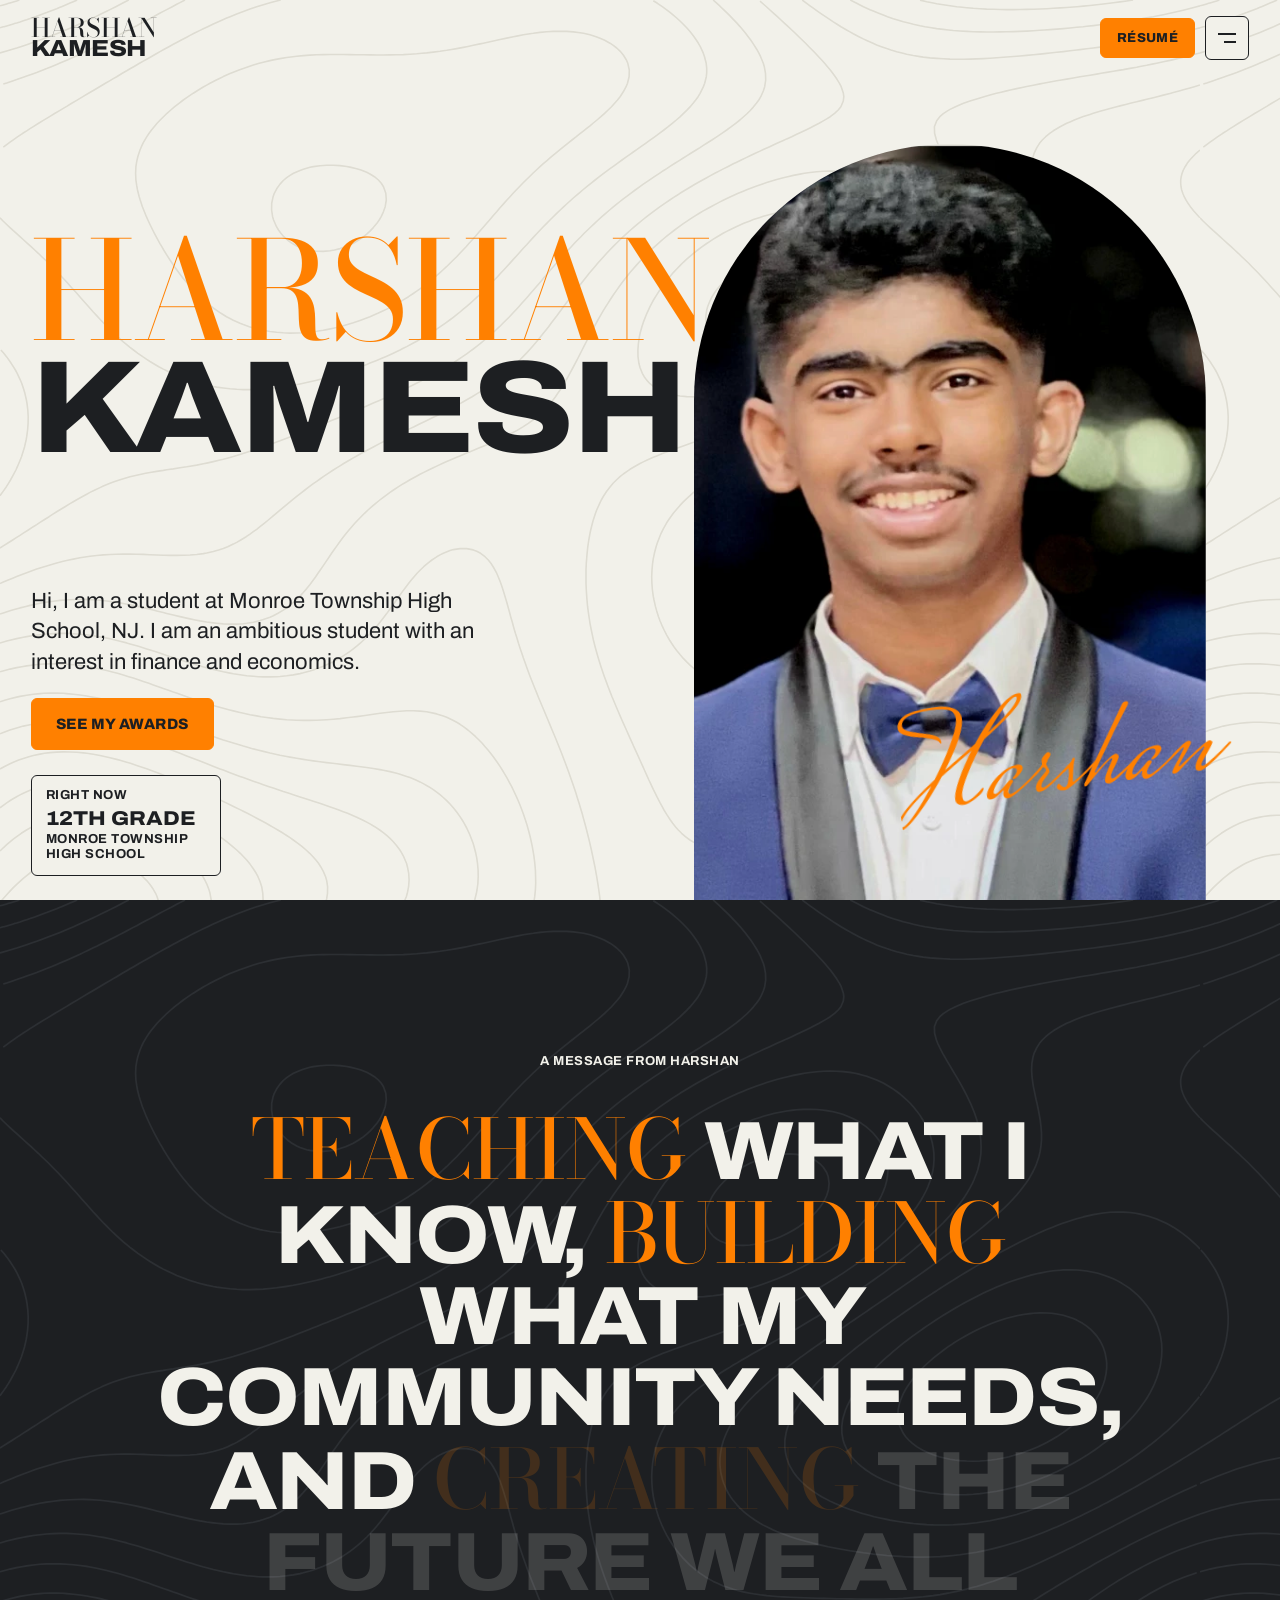
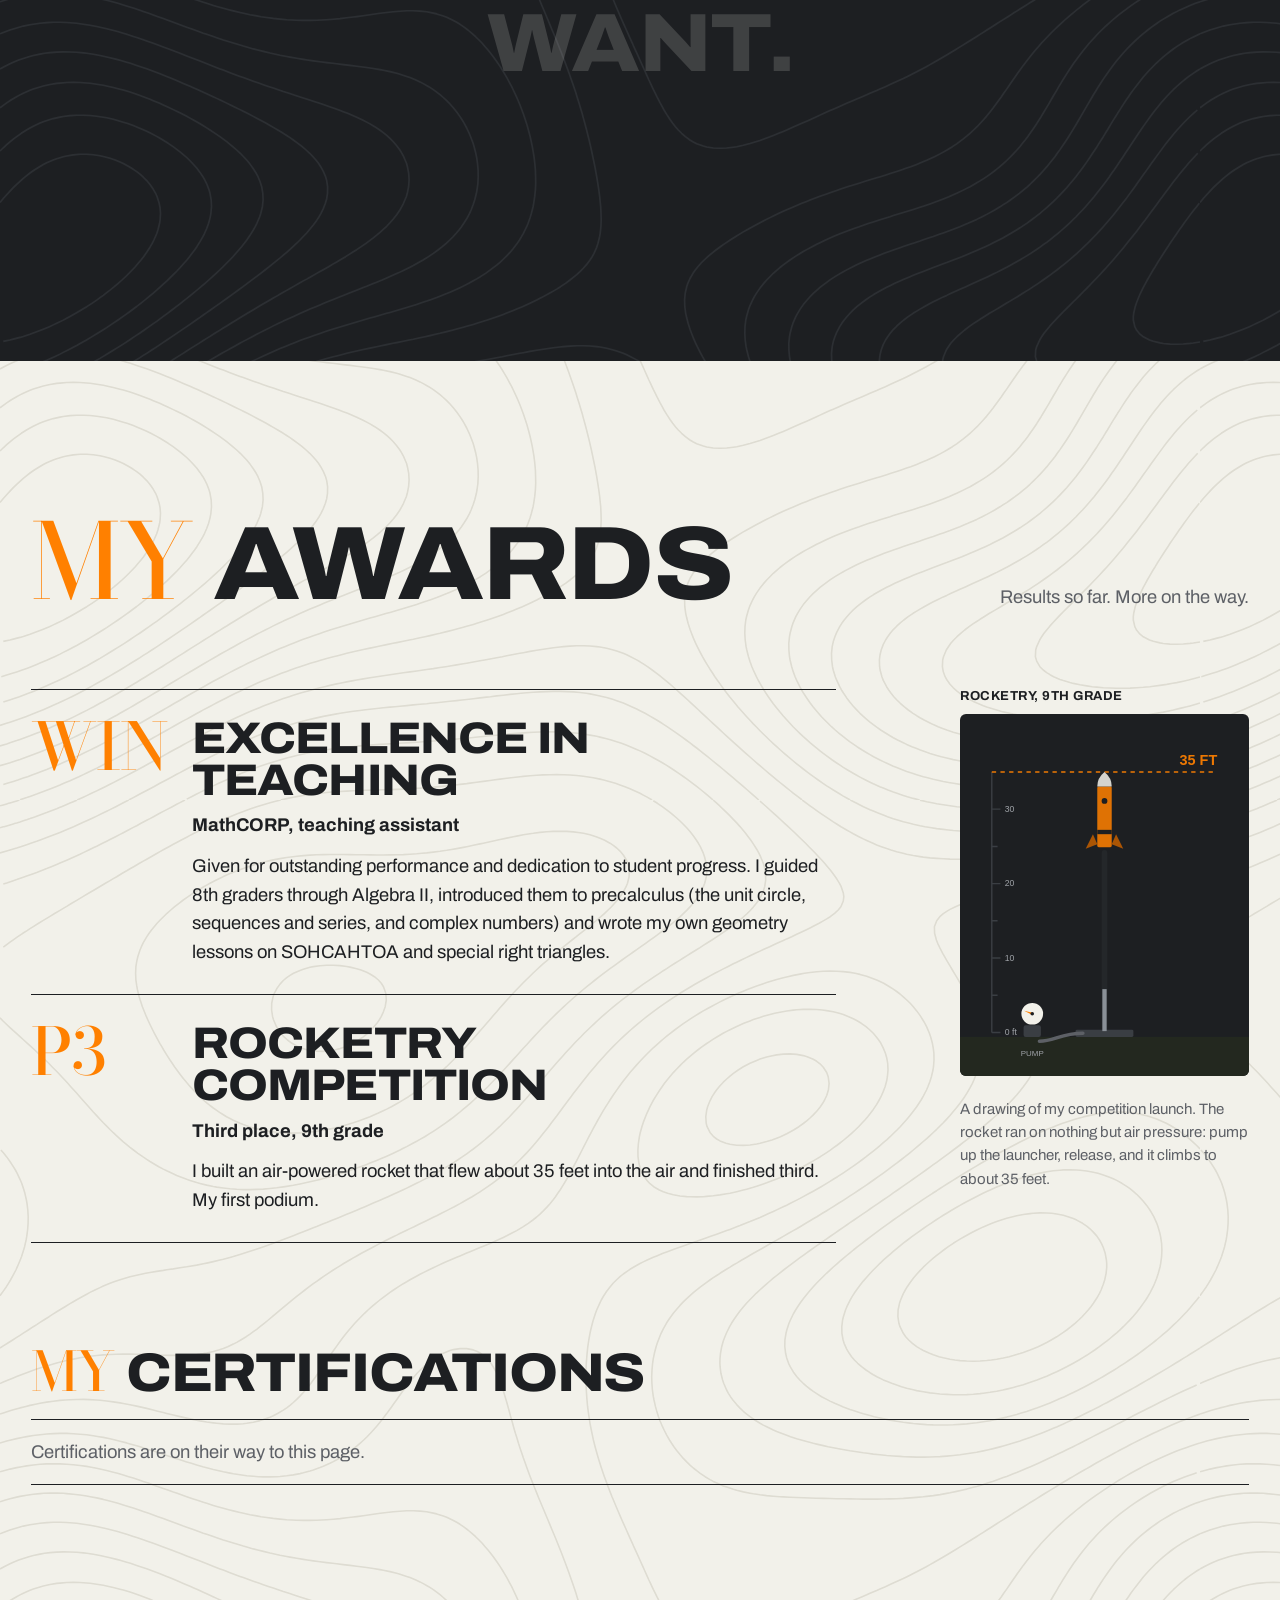
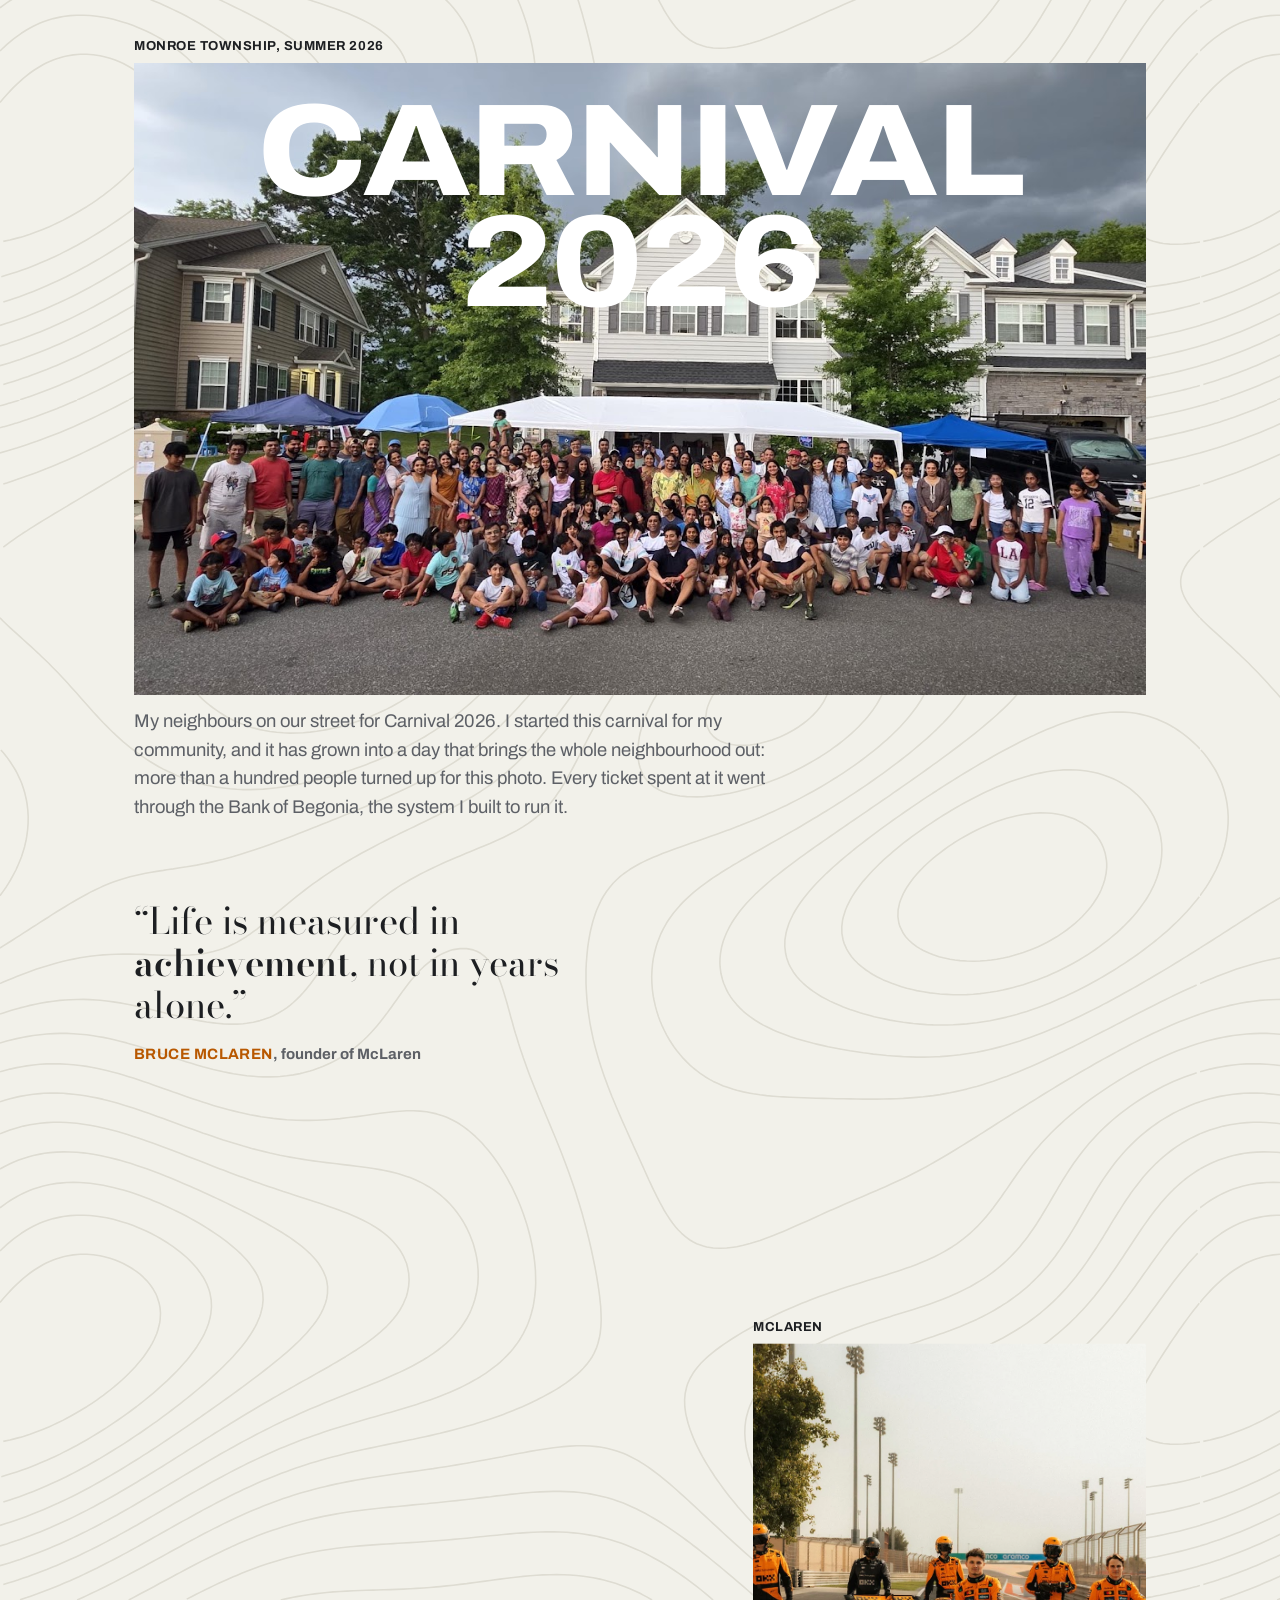
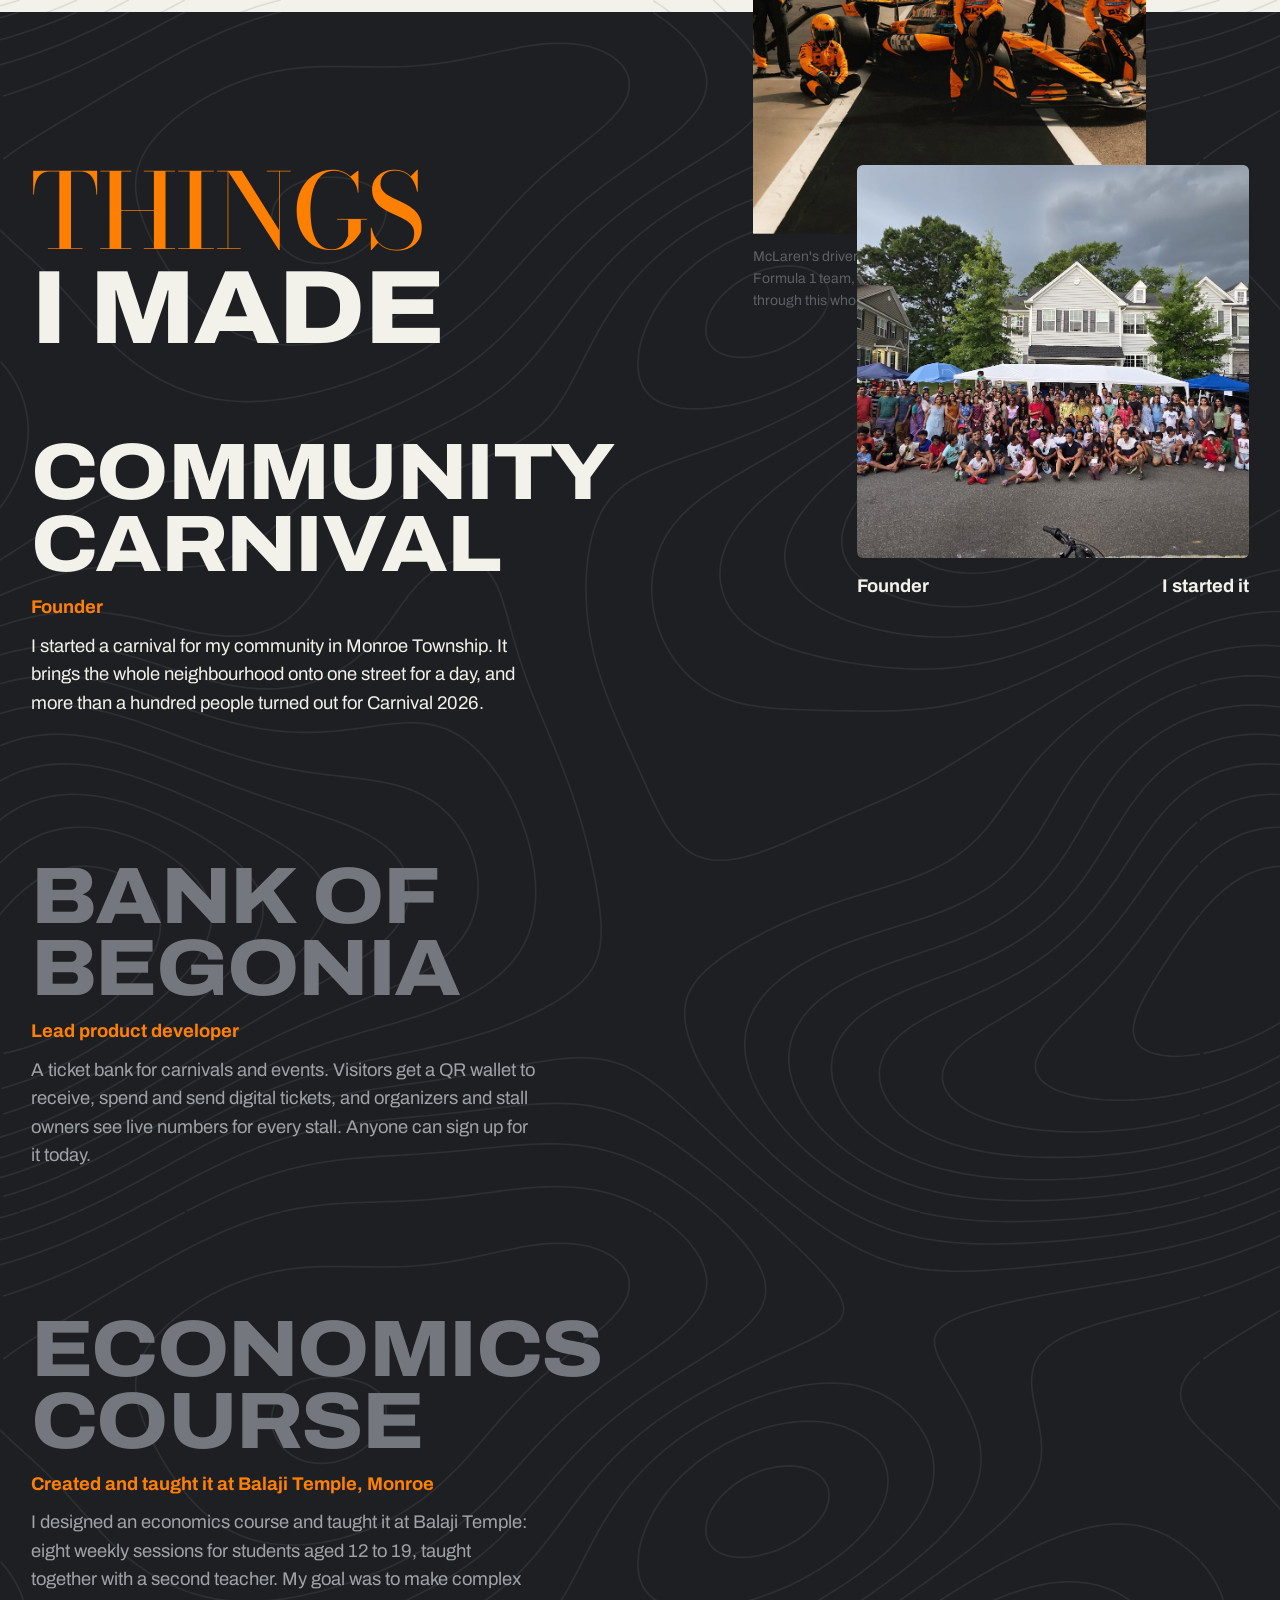
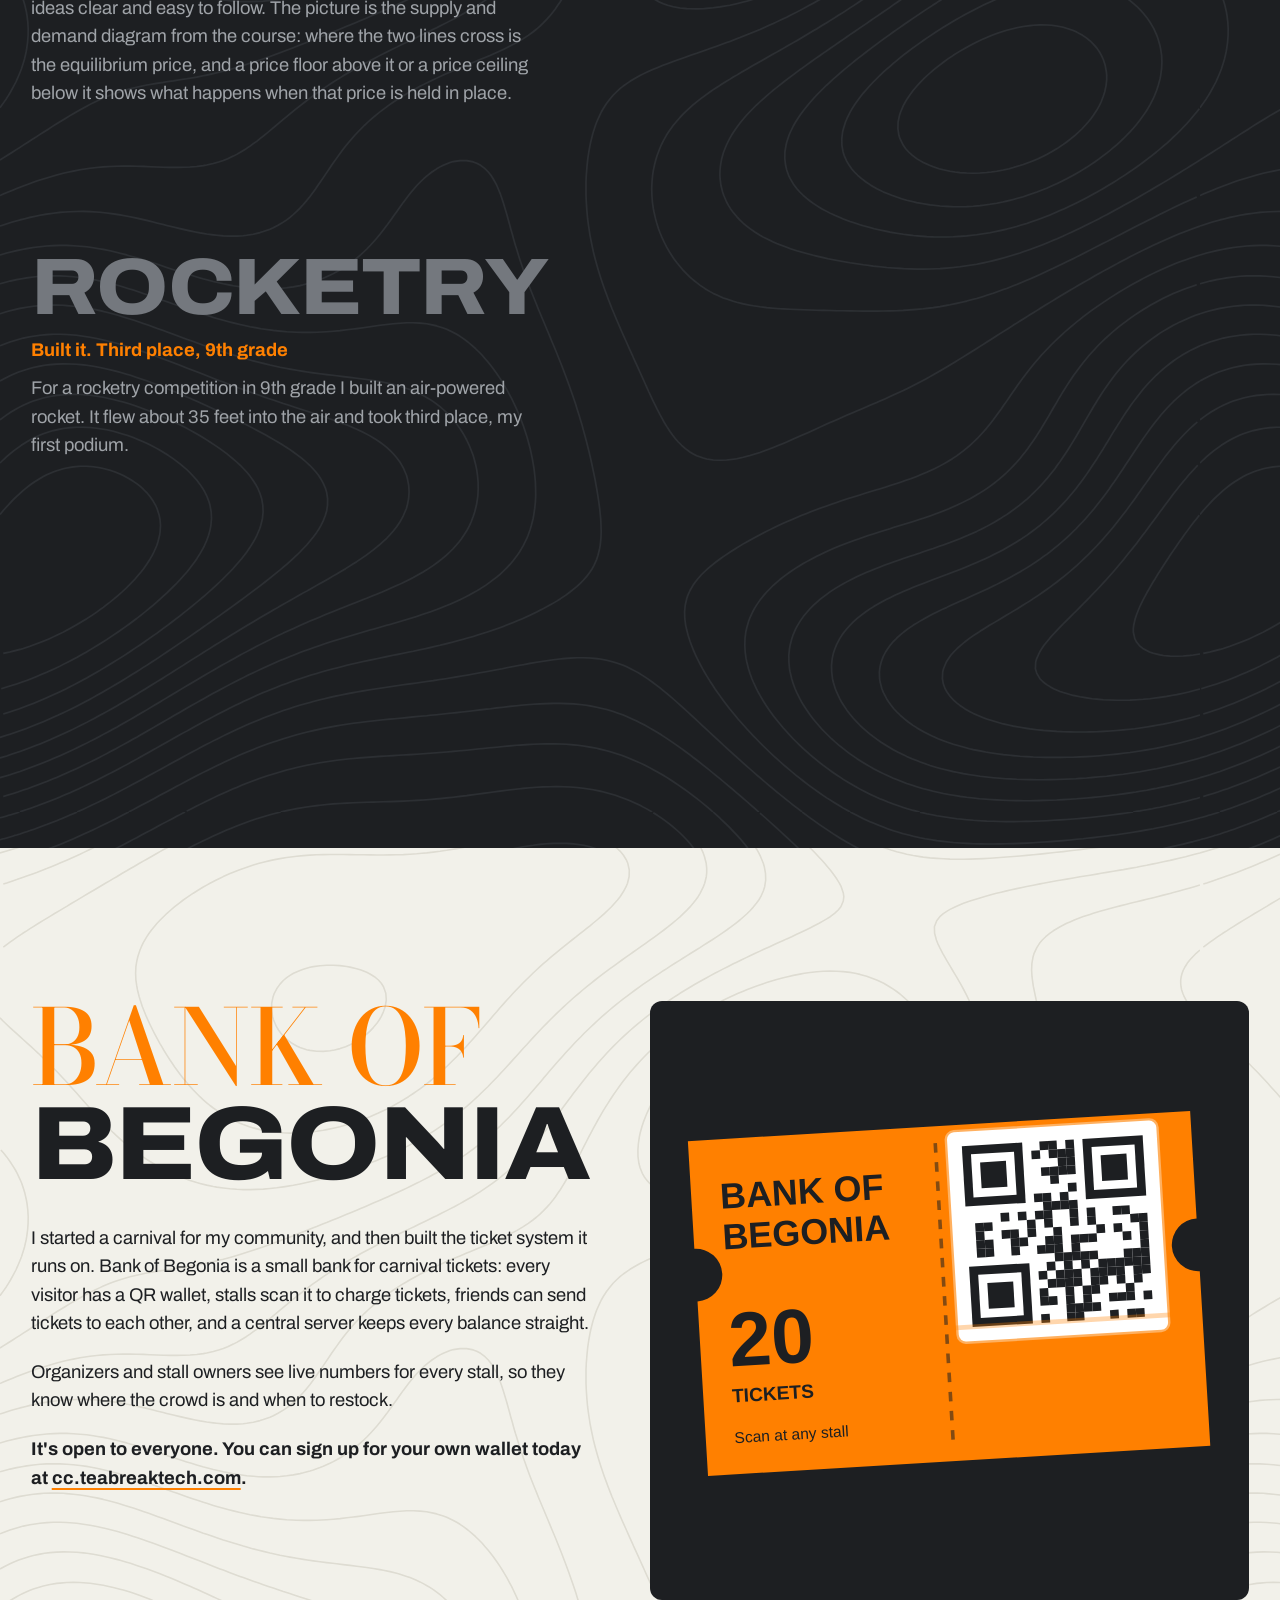
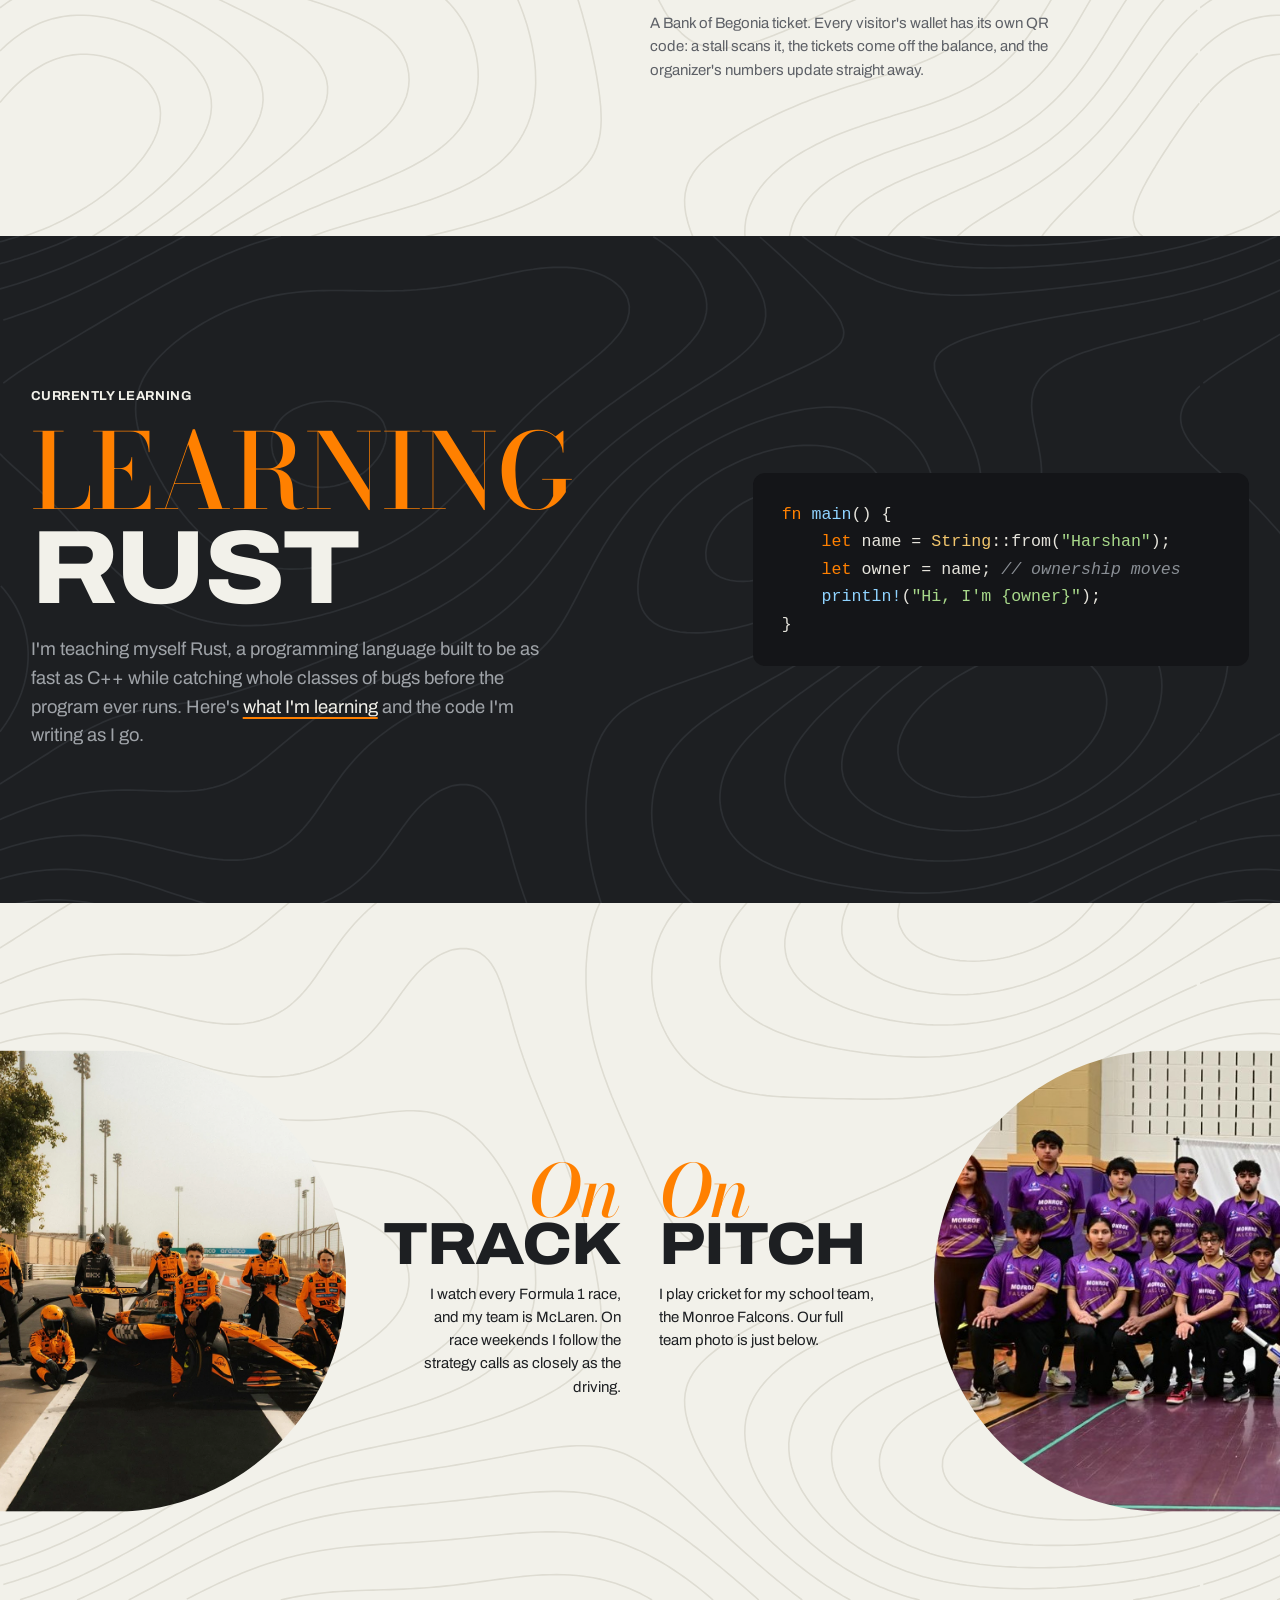
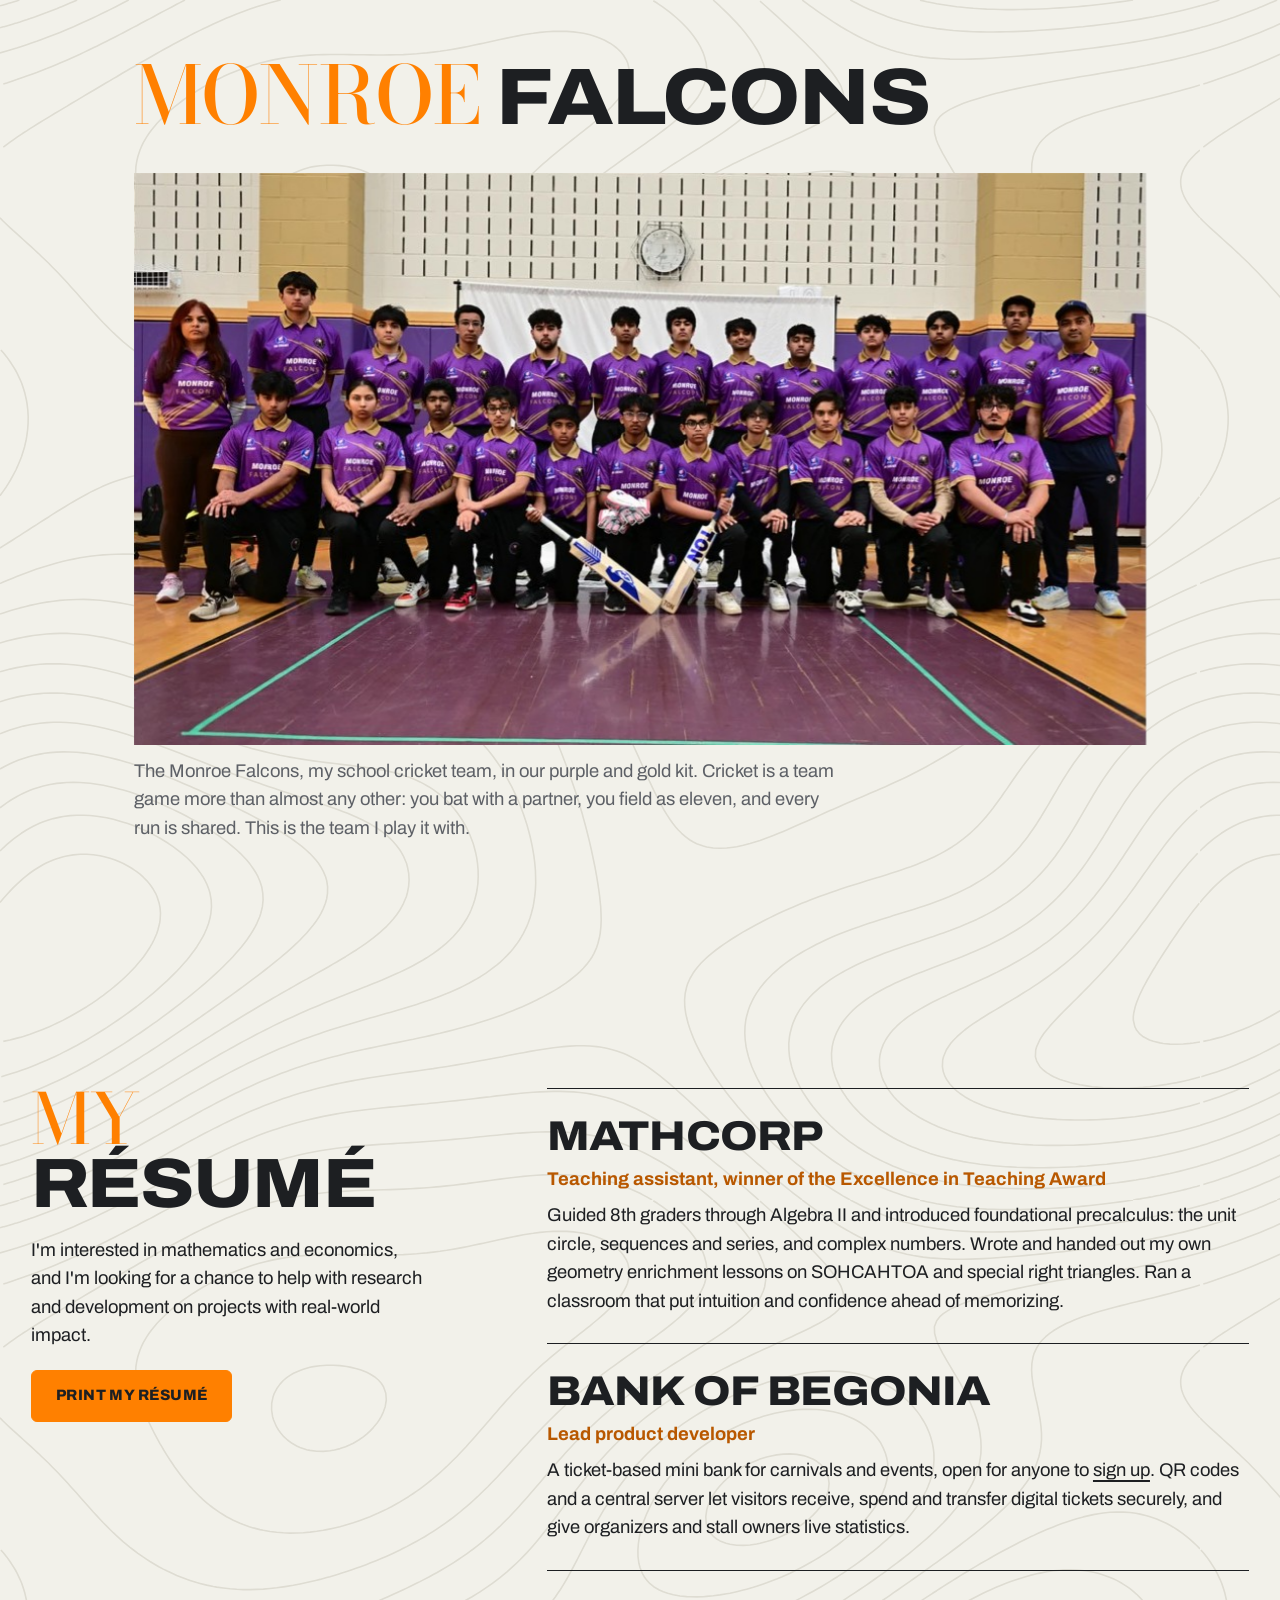
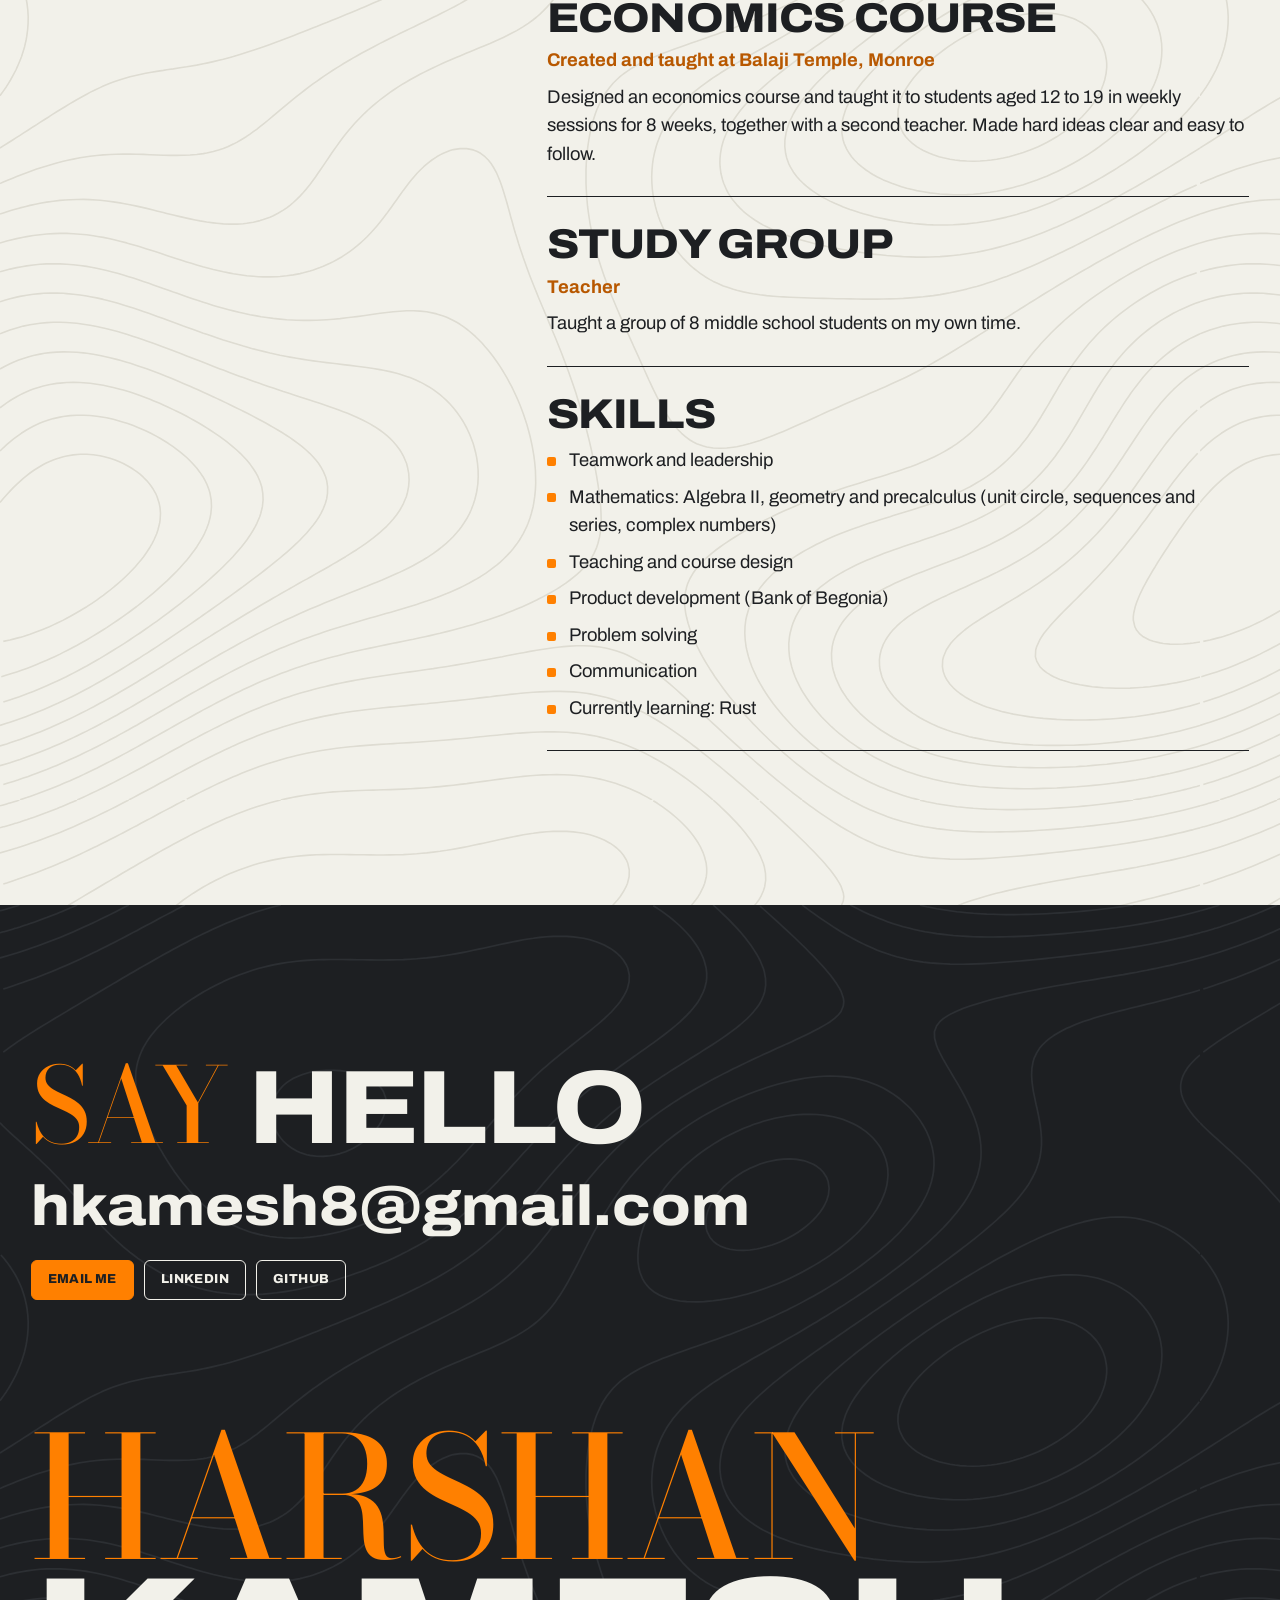
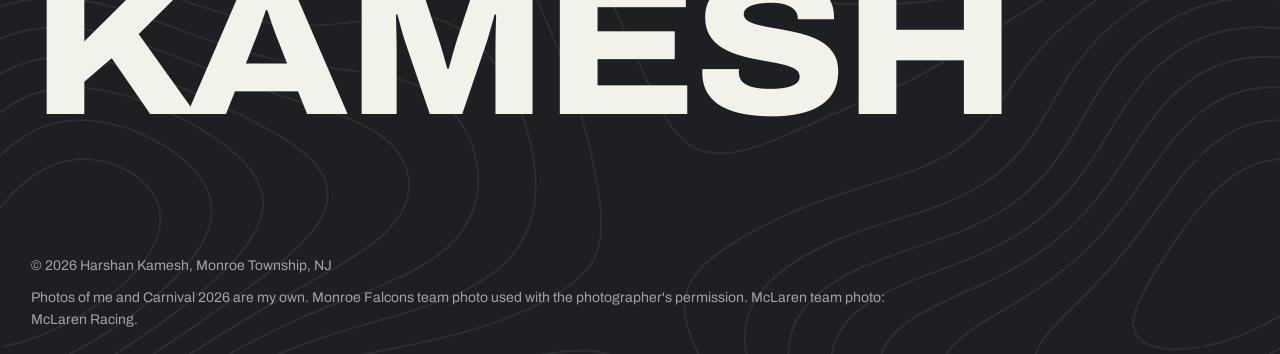
==== index.html @ 3fd329fb "New intro line and Bruce McLaren quote Co-Authored-By: Claude Opus 5.5 <noreply@anthropic.com>" ====
<!doctype html>
<html lang="en">
<head>
  <meta charset="utf-8">
  <meta name="viewport" content="width=device-width, initial-scale=1">
  <title>Harshan Kamesh</title>
  <meta name="description" content="Harshan Kamesh — student at Monroe Township High School, NJ. Math teacher, builder of the Bank of Begonia, school cricketer and McLaren fan.">
  <meta property="og:title" content="Harshan Kamesh">
  <meta property="og:description" content="Awards, projects, sport and résumé.">
  <meta property="og:image" content="assets/harshan.webp">
  <meta name="theme-color" content="#f2f1ea">
  <link rel="icon" href="assets/favicon.svg" type="image/svg+xml">
  <link rel="preconnect" href="https://fonts.googleapis.com">
  <link rel="preconnect" href="https://fonts.gstatic.com" crossorigin>
  <link href="https://fonts.googleapis.com/css2?family=Archivo:wdth,wght@100..125,400..900&family=Bodoni+Moda:opsz,wght@6..96,400..600&family=Mrs+Saint+Delafield&display=swap" rel="stylesheet">
  <link rel="stylesheet" href="styles.css">
  <script>document.documentElement.classList.add('js');setTimeout(function(){document.documentElement.classList.add('failsafe')},2500)</script>
</head>
<body>

<!-- ============ TOP BAR ============ -->
<header class="bar">
  <a class="brand" href="#top" aria-label="Harshan Kamesh, back to top"><span class="serif">Harshan</span><span class="sans">Kamesh</span></a>
  <div class="bar-right">
    <a class="pill" href="#resume">Résumé</a>
    <button class="menu-btn" type="button" aria-expanded="false" aria-controls="menu" aria-label="Open menu"><span></span><span></span></button>
  </div>
</header>

<nav class="menu" id="menu" aria-label="Main" hidden>
  <ul>
    <li><a href="#awards"><span class="serif">My</span> Awards</a></li>
    <li><a href="#projects"><span class="serif">Things</span> I made</a></li>
    <li><a href="#carnival"><span class="serif">Carnival</span> 2026</a></li>
    <li><a href="learning.html"><span class="serif">Now</span> Learning</a></li>
    <li><a href="#sport"><span class="serif">On</span> Track</a></li>
    <li><a href="#resume"><span class="serif">My</span> Résumé</a></li>
    <li><a href="#contact"><span class="serif">Say</span> Hello</a></li>
  </ul>
</nav>

<main>

  <!-- ============ HERO ============ -->
  <section class="hero" id="top">
    <h1 class="hero-name">
      <span class="serif line1">Harshan</span>
      <span class="sans line2">Kamesh</span>
    </h1>
    <figure class="hero-pic">
      <img src="assets/harshan.webp" alt="Harshan Kamesh, smiling, in a blue tuxedo and bow tie" width="800" height="800" fetchpriority="high">
    </figure>
    <p class="hero-sign" aria-hidden="true">Harshan</p>
    <div class="hero-foot">
      <p class="hero-line">Hi, I am a student at Monroe Township High School, NJ. I am an ambitious student with an interest in finance and economics.</p>
      <a class="pill pill-lg" href="#awards">See my awards</a>
    </div>
    <div class="now-card">
      <p class="tiny">Right now</p>
      <p class="now-big">12th grade</p>
      <p class="tiny">Monroe Township High School</p>
    </div>
  </section>

  <!-- ============ MESSAGE (dark) ============ -->
  <section class="message dark" aria-labelledby="message-h">
    <p class="tiny center" aria-hidden="true">A message from Harshan</p>
    <h2 id="message-h" class="visually-hidden">A message from Harshan</h2>
    <p class="statement-big" data-words>
      <span class="serif hl">Teaching</span> what I know, <span class="serif hl">building</span> what my community needs, and <span class="serif hl">creating</span> the future we all want.
    </p>
    <p class="sign center" aria-hidden="true">Harshan</p>
  </section>

  <!-- ============ AWARDS ============
       To add an award: copy one <li class="award"> block and change the text.
       Put the result (P1, P2, P3, Win…) in <span class="award-pos">. -->
  <section class="awards" id="awards" aria-labelledby="awards-h">
    <div class="awards-head">
      <h2 id="awards-h" class="title"><span class="serif">My</span> <span class="sans">Awards</span></h2>
      <p class="awards-intro">Results so far. More on the way.</p>
    </div>
    <div class="awards-grid">
      <ol class="award-list">
        <li class="award reveal">
          <span class="award-pos serif">Win</span>
          <div>
            <h3 class="award-name">Excellence in Teaching</h3>
            <p class="award-meta">MathCORP, teaching assistant</p>
            <p>Given for outstanding performance and dedication to student progress. I guided 8th graders through Algebra II, introduced them to precalculus (the unit circle, sequences and series, and complex numbers) and wrote my own geometry lessons on SOHCAHTOA and special right triangles.</p>
          </div>
        </li>
        <li class="award reveal">
          <span class="award-pos serif">P3</span>
          <div>
            <h3 class="award-name">Rocketry competition</h3>
            <p class="award-meta">Third place, 9th grade</p>
            <p>I built an air-powered rocket that flew about 35 feet into the air and finished third. My first podium.</p>
          </div>
        </li>
        <!-- Template for the next award:
        <li class="award reveal">
          <span class="award-pos serif">P1</span>
          <div>
            <h3 class="award-name">Name of the award</h3>
            <p class="award-meta">Who gave it, year or grade</p>
            <p>One or two sentences on what you did.</p>
          </div>
        </li>
        -->
      </ol>
      <figure class="rocket-card reveal">
        <p class="tiny">Rocketry, 9th grade</p>
        <img src="assets/rocket-launch.svg" alt="An animated air-powered rocket climbing to a 35-foot mark" width="400" height="500">
        <figcaption>A drawing of my competition launch. The rocket ran on nothing but air pressure: pump up the launcher, release, and it climbs to about 35 feet.</figcaption>
      </figure>
    </div>

    <h3 class="certs-h"><span class="serif">My</span> <span class="sans">Certifications</span></h3>
    <!-- To add a certification, delete the "on their way" line and copy the <li> template. -->
    <ul class="certs">
      <li class="certs-empty">Certifications are on their way to this page.</li>
      <!-- <li><span class="cert-name">Certification name</span><span class="cert-by">Issuer, year</span></li> -->
    </ul>
  </section>

  <!-- ============ CARNIVAL 2026 + COLLAGE ============ -->
  <section class="collage" id="carnival" aria-labelledby="carnival-h">
    <figure class="c-item c-carnival" data-speed="0">
      <p class="tiny">Monroe Township, summer 2026</p>
      <div class="carnival-wrap">
        <img src="assets/carnival-2026.jpg" alt="Over a hundred neighbours together on our street in front of the carnival tents" width="1215" height="911" loading="lazy">
        <h2 id="carnival-h" class="carnival-h">Carnival 2026</h2>
      </div>
      <figcaption>My neighbours on our street for Carnival 2026. I started this carnival for my community, and it has grown into a day that brings the whole neighbourhood out: more than a hundred people turned up for this photo. Every ticket spent at it went through the Bank of Begonia, the system I built to run it.</figcaption>
    </figure>

    <blockquote class="c-quote" data-speed="-0.06">
      <p>“Life is measured in <strong>achievement</strong>, not in years alone.”</p>
      <footer class="c-cite"><cite>Bruce McLaren</cite>, founder of McLaren</footer>
    </blockquote>

    <figure class="c-item c-a" data-speed="0.12"><p class="tiny">McLaren</p><img src="assets/mclaren-team.webp" alt="McLaren's drivers and pit crew in papaya race suits around the car" width="1080" height="1080" loading="lazy"><figcaption>McLaren's drivers and pit crew in the pit lane. They're my Formula 1 team, and their papaya is the colour running through this whole site.</figcaption></figure>
  </section>

  <!-- ============ PROJECTS (dark) ============ -->
  <section class="work dark" id="projects" aria-labelledby="work-h">
    <div class="work-names">
      <h2 id="work-h" class="title"><span class="serif">Things</span> <span class="sans">I&nbsp;made</span></h2>
      <ul class="work-list">
        <li>
          <a class="work-name" href="#carnival" data-key="carnival" data-kind="Founder" data-role="I started it">Community carnival</a>
          <p class="work-meta">Founder</p>
          <p class="work-text">I started a carnival for my community in Monroe Township. It brings the whole neighbourhood onto one street for a day, and more than a hundred people turned out for Carnival 2026.</p>
          <img class="work-inline" src="assets/carnival-2026.jpg" alt="My neighbours gathered on our street for Carnival 2026" loading="lazy">
        </li>
        <li>
          <a class="work-name" href="#begonia" data-key="begonia" data-kind="Lead product developer" data-role="I built it">Bank of Begonia</a>
          <p class="work-meta">Lead product developer</p>
          <p class="work-text">A ticket bank for carnivals and events. Visitors get a QR wallet to receive, spend and send digital tickets, and organizers and stall owners see live numbers for every stall. Anyone can sign up for it today.</p>
          <img class="work-inline" src="assets/begonia-ticket.svg" alt="A papaya Bank of Begonia ticket with a QR code" loading="lazy">
        </li>
        <li>
          <a class="work-name" href="#r-course" data-key="course" data-kind="Created and taught" data-role="Balaji Temple, Monroe">Economics course</a>
          <p class="work-meta">Created and taught it at Balaji Temple, Monroe</p>
          <p class="work-text">I designed an economics course and taught it at Balaji Temple: eight weekly sessions for students aged 12 to 19, taught together with a second teacher. My goal was to make complex ideas clear and easy to follow. The picture is the supply and demand diagram from the course: where the two lines cross is the equilibrium price, and a price floor above it or a price ceiling below it shows what happens when that price is held in place.</p>
          <img class="work-inline" src="assets/supply-demand.svg" alt="A supply and demand diagram with equilibrium, a price floor and a price ceiling" loading="lazy">
        </li>
        <li>
          <a class="work-name" href="#awards" data-key="rocketry" data-kind="Air-powered rocket" data-role="About 35 ft, P3">Rocketry</a>
          <p class="work-meta">Built it. Third place, 9th grade</p>
          <p class="work-text">For a rocketry competition in 9th grade I built an air-powered rocket. It flew about 35 feet into the air and took third place, my first podium.</p>
          <img class="work-inline" src="assets/rocket-launch.svg" alt="An animated air-powered rocket climbing to a 35-foot mark" loading="lazy">
        </li>
      </ul>
    </div>
    <div class="work-side" aria-hidden="true">
      <div class="work-stage">
        <div class="work-frame">
          <img class="is-on" data-key="carnival" src="assets/carnival-2026.jpg" alt="" loading="lazy">
          <img data-key="begonia" src="assets/begonia-ticket.svg" alt="" loading="lazy">
          <img data-key="course" src="assets/supply-demand.svg" alt="" loading="lazy">
          <img data-key="rocketry" src="assets/rocket-launch.svg" alt="" loading="lazy">
        </div>
        <p class="work-facts"><span data-fact="kind">Founder</span><span data-fact="role">I started it</span></p>
      </div>
    </div>
  </section>

  <!-- ============ BANK OF BEGONIA ============ -->
  <section class="begonia" id="begonia" aria-labelledby="begonia-h">
    <div class="begonia-text">
      <h2 id="begonia-h" class="title"><span class="serif">Bank of</span> <span class="sans">Begonia</span></h2>
      <p class="reveal">I started a carnival for my community, and then built the ticket system it runs on. Bank of Begonia is a small bank for carnival tickets: every visitor has a QR wallet, stalls scan it to charge tickets, friends can send tickets to each other, and a central server keeps every balance straight.</p>
      <p class="reveal">Organizers and stall owners see live numbers for every stall, so they know where the crowd is and when to restock.</p>
      <p class="reveal"><strong>It's open to everyone. You can sign up for your own wallet today at <a href="https://cc.teabreaktech.com">cc.teabreaktech.com</a>.</strong></p>
    </div>
    <figure class="begonia-pic reveal">
      <img src="assets/begonia-ticket.svg" alt="A papaya Bank of Begonia carnival ticket with a QR code being scanned" width="500" height="500" loading="lazy">
      <figcaption>A Bank of Begonia ticket. Every visitor's wallet has its own QR code: a stall scans it, the tickets come off the balance, and the organizer's numbers update straight away.</figcaption>
    </figure>
  </section>

  <!-- ============ CURRENTLY LEARNING (teaser) ============ -->
  <section class="learning-teaser dark" aria-labelledby="learn-h">
    <div class="lt-text">
      <p class="tiny">Currently learning</p>
      <h2 id="learn-h" class="title"><a class="title-link" href="learning.html"><span class="serif">Learning</span> <span class="sans">Rust</span></a></h2>
      <p>I'm teaching myself Rust, a programming language built to be as fast as C++ while catching whole classes of bugs before the program ever runs. Here's <a href="learning.html">what I'm learning</a> and the code I'm writing as I go.</p>
    </div>
    <pre class="lt-code" aria-label="A short Rust program"><code><span class="k">fn</span> <span class="f">main</span>() {
    <span class="k">let</span> name = <span class="t">String</span>::from(<span class="s">"Harshan"</span>);
    <span class="k">let</span> owner = name; <span class="c">// ownership moves</span>
    <span class="f">println!</span>(<span class="s">"Hi, I'm {owner}"</span>);
}</code></pre>
  </section>

  <!-- ============ ON TRACK / ON THE PITCH ============ -->
  <section class="split" id="sport" aria-labelledby="sport-h">
    <h2 id="sport-h" class="visually-hidden">Sport</h2>
    <figure class="split-pic split-l"><img src="assets/mclaren-team.webp" alt="McLaren's drivers and pit crew in papaya race suits around the car" width="1080" height="1080" loading="lazy"></figure>
    <figure class="split-pic split-r"><img src="assets/cricket-team.jpg" alt="" width="1001" height="566" loading="lazy"></figure>
    <div class="split-text">
      <div class="split-col">
        <p class="split-word"><span class="serif">On</span><span class="sans">Track</span></p>
        <p>I watch every Formula 1 race, and my team is McLaren. On race weekends I follow the strategy calls as closely as the driving.</p>
      </div>
      <div class="split-col">
        <p class="split-word"><span class="serif">On</span><span class="sans">Pitch</span></p>
        <p>I play cricket for my school team, the Monroe Falcons. Our full team photo is just below.</p>
      </div>
    </div>
  </section>

  <!-- ============ THE TEAM ============ -->
  <section class="team" aria-labelledby="team-h">
    <figure class="team-pic reveal">
      <h2 id="team-h" class="title team-h"><span class="serif">Monroe</span> <span class="sans">Falcons</span></h2>
      <div class="carnival-wrap">
        <img src="assets/cricket-team.jpg" alt="The Monroe Falcons cricket team in purple and gold jerseys, kneeling and standing in a school gym with two cricket bats in front" width="1001" height="566" loading="lazy">
      </div>
      <figcaption>The Monroe Falcons, my school cricket team, in our purple and gold kit. Cricket is a team game more than almost any other: you bat with a partner, you field as eleven, and every run is shared. This is the team I play it with.</figcaption>
    </figure>
  </section>

  <!-- ============ RÉSUMÉ ============ -->
  <section class="resume" id="resume" aria-labelledby="resume-h">
    <div class="resume-head">
      <h2 id="resume-h" class="title"><span class="serif">My</span> <span class="sans">Résumé</span></h2>
      <p>I'm interested in mathematics and economics, and I'm looking for a chance to help with research and development on projects with real-world impact.</p>
      <button type="button" class="pill pill-lg" id="print">Print my résumé</button>
    </div>
    <ol class="jobs">
      <li class="job reveal" id="r-mathcorp">
        <h3>MathCORP</h3>
        <p class="job-role">Teaching assistant, winner of the Excellence in Teaching Award</p>
        <p>Guided 8th graders through Algebra II and introduced foundational precalculus: the unit circle, sequences and series, and complex numbers. Wrote and handed out my own geometry enrichment lessons on SOHCAHTOA and special right triangles. Ran a classroom that put intuition and confidence ahead of memorizing.</p>
      </li>
      <li class="job reveal" id="r-begonia">
        <h3>Bank of Begonia</h3>
        <p class="job-role">Lead product developer</p>
        <p>A ticket-based mini bank for carnivals and events, open for anyone to <a href="https://cc.teabreaktech.com">sign up</a>. QR codes and a central server let visitors receive, spend and transfer digital tickets securely, and give organizers and stall owners live statistics.</p>
      </li>
      <li class="job reveal" id="r-course">
        <h3>Economics course</h3>
        <p class="job-role">Created and taught at Balaji Temple, Monroe</p>
        <p>Designed an economics course and taught it to students aged 12 to 19 in weekly sessions for 8 weeks, together with a second teacher. Made hard ideas clear and easy to follow.</p>
      </li>
      <li class="job reveal">
        <h3>Study group</h3>
        <p class="job-role">Teacher</p>
        <p>Taught a group of 8 middle school students on my own time.</p>
      </li>
      <li class="job reveal">
        <h3>Skills</h3>
        <ul class="skills-list">
          <li>Teamwork and leadership</li>
          <li>Mathematics: Algebra II, geometry and precalculus (unit circle, sequences and series, complex numbers)</li>
          <li>Teaching and course design</li>
          <li>Product development (Bank of Begonia)</li>
          <li>Problem solving</li>
          <li>Communication</li>
          <li>Currently learning: Rust</li>
        </ul>
      </li>
    </ol>
  </section>

</main>

<!-- ============ FOOTER (dark) ============ -->
<footer class="footer dark" id="contact">
  <div class="foot-top">
    <h2 class="title"><span class="serif">Say</span> <span class="sans">Hello</span></h2>
    <a class="foot-mail" href="mailto:hkamesh8@gmail.com">hkamesh8@gmail.com</a>
    <div class="foot-links">
      <a class="pill" href="mailto:hkamesh8@gmail.com?subject=Hi%20Harshan">Email me</a>
      <a class="pill pill-ghost" href="https://www.linkedin.com/in/harshan-kamesh-7a2458320">LinkedIn</a>
      <a class="pill pill-ghost" href="https://github.com/hkamesh476">GitHub</a>
    </div>
  </div>
  <p class="foot-mark" aria-label="Harshan Kamesh"><span class="serif">Harshan</span> <span class="sans">Kamesh</span></p>
  <div class="foot-legal">
    <p>© <span id="year">2026</span> Harshan Kamesh, Monroe Township, NJ</p>
    <p class="credits">Photos of me and Carnival 2026 are my own. Monroe Falcons team photo used with the photographer's permission. McLaren team photo: McLaren Racing.</p>
  </div>
</footer>

<script src="main.js" defer></script>
</body>
</html>
---- styles.css ----
/* ============ Tokens ============ */
:root {
  --paper: #f2f1ea;      /* off-white page */
  --paper-2: #e8e7de;
  --ink: #1d1f22;
  --muted: #5d6066;
  --dark: #1d1f22;       /* McLaren anthracite */
  --dark-2: #272a2e;
  --on-dark: #f2f1ea;
  --on-dark-muted: #9fa3a8;
  --papaya: #ff8000;     /* McLaren papaya, where Lando uses lime */
  --papaya-ink: #b85800; /* papaya dark enough for small text on paper */

  --serif: "Bodoni Moda", "Didot", Georgia, serif;
  --sans: "Archivo", "Helvetica Neue", Arial, sans-serif;
  --script: "Mrs Saint Delafield", cursive;

  --m: clamp(16px, 2.4vw, 36px);
  --gap: clamp(12px, 1.6vw, 24px);
  --section: clamp(96px, 12vw, 200px);
  --radius: 6px;

  --ease-out: cubic-bezier(.16, 1, .3, 1);
}

/* ============ Base ============ */
*, *::before, *::after { box-sizing: border-box; }
html { -webkit-text-size-adjust: 100%; scroll-behavior: smooth; }
body {
  margin: 0;
  background: var(--paper) url("assets/contours-light.svg") 0 0 / 1200px repeat;
  color: var(--ink);
  font: 400 clamp(1rem, .95rem + .25vw, 1.1875rem)/1.55 var(--sans);
  -webkit-font-smoothing: antialiased;
  overflow-x: hidden;
}
img { display: block; max-width: 100%; height: auto; }
a { color: inherit; text-underline-offset: .2em; text-decoration-thickness: 1.5px; }
h1, h2, h3, p, ul, ol, figure, blockquote { margin: 0; }
ul, ol { padding: 0; list-style: none; }
button { font: inherit; color: inherit; cursor: pointer; }
:focus-visible { outline: 3px solid var(--papaya); outline-offset: 3px; }
::selection { background: var(--papaya); color: var(--dark); }
.visually-hidden { position: absolute; width: 1px; height: 1px; overflow: hidden; clip: rect(0 0 0 0); white-space: nowrap; }

.serif { font-family: var(--serif); font-weight: 500; font-variation-settings: "opsz" 30; text-transform: uppercase; letter-spacing: -0.01em; }
.sans { font-family: var(--sans); font-weight: 800; font-stretch: 112%; text-transform: uppercase; letter-spacing: -0.02em; }
.dark {
  background: var(--dark) url("assets/contours-dark.svg") 0 0 / 1200px repeat;
  color: var(--on-dark);
}
.tiny { font: 700 .8125rem/1.2 var(--sans); text-transform: uppercase; letter-spacing: .04em; }
.center { text-align: center; }
.soft { color: var(--muted); }
.sign { font: 400 clamp(3rem, 2rem + 4vw, 6rem)/1 var(--script); color: var(--papaya); }

/* Titles: a papaya serif word against a heavy sans word */
.title { font-size: clamp(3rem, 1.4rem + 6.4vw, 8.5rem); line-height: .9; }
.title .serif { color: var(--papaya); }

/* Pills */
.pill {
  display: inline-flex; align-items: center; justify-content: center; gap: 8px;
  min-height: 40px; padding: 0 16px;
  background: var(--papaya); color: var(--dark);
  font: 800 .8125rem/1 var(--sans); letter-spacing: .03em; text-transform: uppercase;
  text-decoration: none; border: 1.5px solid var(--papaya); border-radius: var(--radius);
  transition: transform .2s var(--ease-out), background-color .2s, color .2s, border-color .2s;
}
.pill:hover { transform: translateY(-2px); background: var(--dark); border-color: var(--dark); color: var(--papaya); }
.dark .pill:hover { background: var(--on-dark); color: var(--dark); border-color: var(--on-dark); }
.pill:active { transform: scale(.97); }
.pill-lg { min-height: 52px; padding: 0 24px; font-size: .9375rem; }
.pill-ghost { background: transparent; color: inherit; border-color: currentColor; }
.link-btn { background: none; border: 0; padding: 10px 4px; min-height: 44px; font-size: .875rem; text-decoration: underline; text-underline-offset: .2em; }
.link-btn:hover { color: var(--papaya); }

/* ============ Top bar + menu ============ */
.bar {
  position: fixed; inset: 0 0 auto; z-index: 50;
  display: flex; justify-content: space-between; align-items: center;
  padding: 16px var(--m);
  pointer-events: none;
  transition: background-color .3s;
}
.bar.scrolled { background: var(--paper); pointer-events: auto; }
.bar.scrolled.on-dark { background: var(--dark); }
.bar.menu-open { background: transparent; }
.bar.menu-open .brand { color: var(--on-dark); }
.bar > * { pointer-events: auto; }
.brand { display: grid; line-height: .86; text-decoration: none; color: var(--ink); transition: color .3s; }
.bar.on-dark .brand { color: var(--on-dark); }
.bar.on-dark .menu-btn { border-color: var(--paper); }
.brand .serif { font-size: 1.6rem; }
.brand .sans { font-size: 1.45rem; }
.bar-right { display: flex; gap: 10px; align-items: center; }
.menu-btn {
  width: 44px; height: 44px; border-radius: var(--radius);
  background: var(--paper); border: 1.5px solid var(--ink);
  display: grid; place-content: center; gap: 6px;
}
.menu-btn span { display: block; width: 18px; height: 2px; background: var(--ink); transition: transform .3s var(--ease-out), width .3s; }
.menu-btn span:last-child { width: 12px; justify-self: end; }
.menu-btn[aria-expanded="true"] span:first-child { transform: translateY(4px) rotate(45deg); }
.menu-btn[aria-expanded="true"] span:last-child { width: 18px; transform: translateY(-4px) rotate(-45deg); }

.menu {
  position: fixed; inset: 0; z-index: 40;
  background: var(--dark) url("assets/contours-dark.svg") 0 0 / 1200px repeat; color: var(--on-dark);
  display: grid; place-items: center;
  padding: 96px var(--m) 48px;
}
.menu[hidden] { display: none; }
.menu ul { display: grid; gap: 4px; text-align: center; }
.menu a {
  font: 800 clamp(2.5rem, 1rem + 5.4vw, 5.5rem)/1.02 var(--sans); font-stretch: 112%;
  text-transform: uppercase; letter-spacing: -0.02em; text-decoration: none;
  transition: color .2s;
}
.menu a .serif { color: var(--papaya); }
.menu a:hover { color: var(--papaya); }
.js .menu:not([hidden]) li { animation: rise .6s var(--ease-out) both; }
.js .menu li:nth-child(2) { animation-delay: .04s; } .js .menu li:nth-child(3) { animation-delay: .08s; }
.js .menu li:nth-child(4) { animation-delay: .12s; } .js .menu li:nth-child(5) { animation-delay: .16s; }
.js .menu li:nth-child(6) { animation-delay: .2s; }
@keyframes rise { from { opacity: 0; transform: translateY(30px); } to { opacity: 1; transform: none; } }

/* ============ Hero ============ */
.hero {
  position: relative; min-height: 100svh; overflow: hidden;
  display: grid; grid-template-columns: repeat(12, minmax(0, 1fr)); grid-template-rows: 1fr auto; column-gap: var(--gap);
  padding: 110px var(--m) 0;
}
.hero-name {
  grid-column: 1 / span 7; grid-row: 1; align-self: center;
  display: grid; position: relative; z-index: 2;
}
.hero-name .line1 { font-size: clamp(3.5rem, 1rem + 9.4vw, 11rem); line-height: .9; color: var(--papaya); }
.hero-name .line2 { font-size: clamp(3.5rem, 1rem + 9vw, 10.5rem); line-height: .86; }
.hero-pic {
  grid-column: 7 / -1; grid-row: 1 / span 2; align-self: end; justify-self: center;
  width: min(40vw, 620px); height: min(84svh, 860px);
  border-radius: 999px 999px 0 0; overflow: hidden;
  background: var(--paper-2);
}
.hero-pic img { width: 100%; height: 100%; object-fit: cover; object-position: 50% 30%; }
.hero-sign {
  position: absolute; z-index: 3; right: 5vw; bottom: 7svh;
  font: 400 clamp(4rem, 2rem + 8vw, 10rem)/1 var(--script); color: var(--papaya);
  transform: rotate(-8deg); pointer-events: none;
}
.hero-foot {
  grid-column: 1 / span 5; grid-row: 2; align-self: end;
  display: grid; gap: 20px; justify-items: start;
  padding-bottom: 150px; position: relative; z-index: 2;
}
.hero-line { font-size: clamp(1.125rem, 1rem + .5vw, 1.375rem); line-height: 1.4; max-width: 36ch; text-wrap: pretty; }
.now-card {
  position: absolute; left: var(--m); bottom: 24px; z-index: 2;
  width: 190px; padding: 12px 14px; border: 1.5px solid var(--ink); border-radius: var(--radius);
  background: var(--paper); display: grid; gap: 4px;
}
.now-big { font: 800 1.25rem/1 var(--sans); font-stretch: 112%; text-transform: uppercase; }

/* ============ Message ============ */
.message { padding: var(--section) var(--m); display: grid; gap: 40px; justify-items: center; }
.statement-big {
  max-width: 17ch; text-align: center;
  font: 800 clamp(2.4rem, 1rem + 5.2vw, 6.5rem)/.98 var(--sans); font-stretch: 112%;
  text-transform: uppercase; letter-spacing: -0.02em;
}
.statement-big .serif { color: var(--papaya); }
.js .statement-big .w { opacity: .16; transition: opacity .35s; }
.js .statement-big .w.on { opacity: 1; }
.message .sign { transform: rotate(-6deg); }

/* ============ Awards ============ */
.awards { padding: var(--section) var(--m); }
.awards-head { display: flex; justify-content: space-between; align-items: end; gap: 24px; flex-wrap: wrap; margin-bottom: clamp(40px, 6vw, 80px); }
.awards-intro { color: var(--muted); }
.awards-grid { display: grid; grid-template-columns: repeat(12, minmax(0, 1fr)); column-gap: var(--gap); align-items: start; }
.award-list { grid-column: 1 / span 8; }
.award {
  display: grid; grid-template-columns: minmax(120px, 11vw) 1fr; gap: var(--gap);
  padding: 28px 0; border-top: 1.5px solid var(--ink);
}
.award:last-child { border-bottom: 1.5px solid var(--ink); }
.award-pos { font-size: clamp(2.5rem, 1.2rem + 3.6vw, 5rem); line-height: .9; color: var(--papaya); }
.award-name { font: 800 clamp(1.75rem, 1rem + 2.2vw, 3.25rem)/.95 var(--sans); font-stretch: 112%; text-transform: uppercase; letter-spacing: -0.02em; }
.award-meta { margin: 10px 0 12px; font-weight: 700; }
.award p:last-child { max-width: 60ch; }
.rocket-card { grid-column: 10 / -1; display: grid; gap: 10px; position: sticky; top: 90px; }
.rocket-card img { width: 100%; aspect-ratio: 4 / 5; border-radius: var(--radius); }
.certs-h { font-size: clamp(2rem, 1rem + 3vw, 4rem); line-height: .95; margin-top: clamp(64px, 8vw, 120px); }
.certs-h .serif { color: var(--papaya); }
.certs { margin-top: 20px; }
.certs li { display: flex; justify-content: space-between; gap: 16px; padding: 18px 0; border-top: 1.5px solid var(--ink); }
.certs li:last-child { border-bottom: 1.5px solid var(--ink); }
.certs .cert-name { font-weight: 700; }
.certs .cert-by, .certs .certs-empty { color: var(--muted); }

/* ============ Collage ============ */
.collage {
  display: grid; grid-template-columns: repeat(12, minmax(0, 1fr)); column-gap: var(--gap); row-gap: clamp(48px, 6vw, 96px);
  align-items: center; margin: 0 var(--m) calc(var(--section) * .8);
}
.c-item, .c-quote { will-change: transform; }
.c-item .tiny { margin-bottom: 8px; }
.c-item img { width: 100%; object-fit: cover; }
.c-carnival { grid-column: 2 / span 10; }
.carnival-wrap { position: relative; }
.carnival-wrap img { aspect-ratio: 16 / 10; object-position: 50% 40%; }
.carnival-h {
  position: absolute; top: clamp(14px, 2.6vw, 40px); left: 0; right: 0; text-align: center;
  font: 800 clamp(3rem, .5rem + 9.6vw, 11.5rem)/.85 var(--sans); font-stretch: 112%;
  text-transform: uppercase; letter-spacing: -0.02em; color: #fff;
}
.c-carnival figcaption { margin-top: 12px; max-width: 60ch; color: var(--muted); }
.c-quote { grid-column: 2 / span 5; }
.c-quote p:first-child { font: 400 clamp(1.5rem, 1rem + 1.6vw, 2.75rem)/1.15 var(--serif); }
.c-quote strong { font-weight: 600; }
.c-a { grid-column: 8 / span 4; }
.c-a img { aspect-ratio: 4 / 5; }

/* ============ Projects ============ */
.work { display: grid; grid-template-columns: repeat(12, minmax(0, 1fr)); column-gap: var(--gap); padding: var(--section) var(--m); align-items: start; }
.work-names { grid-column: 1 / span 7; }
.work-names .title { margin-bottom: clamp(48px, 9vh, 110px); }
.work-list { display: grid; gap: 16svh; padding-bottom: 26svh; }
.work-name {
  display: inline-block;
  font: 800 clamp(2.75rem, 1rem + 5vw, 7rem)/.9 var(--sans); font-stretch: 112%;
  letter-spacing: -0.02em; text-transform: uppercase; text-decoration: none;
  color: #74787e;
  transition: color .3s, transform .4s var(--ease-out);
}
.work-list a.is-current, .work-list a:focus-visible { color: var(--on-dark); }
.work-list a:hover { color: var(--papaya); transform: translateX(10px); }
.work-meta { margin-top: 12px; font-weight: 700; color: var(--papaya); }
.work-text { margin-top: 10px; max-width: 46ch; color: var(--on-dark-muted); transition: color .3s; }
.work-list li:has(.is-current) .work-text { color: var(--on-dark); }
.work-inline { display: none; }
.work-side { grid-column: 9 / -1; align-self: stretch; }
.work-stage { position: sticky; top: calc(50svh - 16vw); }
.work-frame { position: relative; aspect-ratio: 1; overflow: hidden; border-radius: var(--radius); background: var(--dark-2); }
.work-frame img {
  position: absolute; inset: 0; width: 100%; height: 100%; object-fit: cover;
  opacity: 0; transform: scale(1.06);
  transition: opacity .35s ease, transform 1.2s var(--ease-out);
}
.work-frame img.is-on { opacity: 1; transform: scale(1); }
.work-facts { display: flex; justify-content: space-between; gap: 16px; margin-top: 14px; font-weight: 700; }

/* ============ Bank of Begonia ============ */
.begonia { display: grid; grid-template-columns: repeat(12, minmax(0, 1fr)); column-gap: var(--gap); row-gap: 48px; padding: var(--section) var(--m); align-items: start; }
.begonia-text { grid-column: 1 / span 5; display: grid; gap: 20px; justify-items: start; max-width: 54ch; }
.begonia-text .title { margin-bottom: 12px; }
.begonia-pic { grid-column: 7 / -1; }
.begonia-pic img { width: 100%; aspect-ratio: 1; border-radius: 12px; }

/* ============ On track / On pitch ============ */
.split { position: relative; min-height: 84svh; overflow: hidden; display: grid; place-items: center; padding: calc(var(--section) * .5) var(--m); }
.split-pic { position: absolute; z-index: 0; top: 50%; width: 27vw; transform: translateY(-50%); }
.split-pic img { width: 100%; aspect-ratio: 3 / 4; object-fit: cover; }
.split-l { left: 0; }
.split-l img { border-radius: 0 999px 999px 0; object-position: 52% 50%; }
.split-r { right: 0; }
.split-r img { border-radius: 999px 0 0 999px; }
.split-text { position: relative; z-index: 1; display: grid; grid-template-columns: 1fr 1fr; gap: clamp(24px, 3vw, 48px); max-width: 44vw; }
.split-col { display: grid; gap: 14px; align-content: start; }
.split-col:first-child { text-align: right; justify-items: end; }
.split-word { display: grid; line-height: .8; }
.split-word .serif { font-size: clamp(2.5rem, 1rem + 4.4vw, 5.5rem); color: var(--papaya); font-style: italic; text-transform: none; }
.split-word .sans { font-size: clamp(2.25rem, 1rem + 3.4vw, 4.75rem); }
.split-col p:last-child { max-width: 24ch; font-size: .9375rem; }

/* ============ The team ============ */
.team { padding: 0 var(--m) calc(var(--section) * .6); display: grid; grid-template-columns: repeat(12, minmax(0, 1fr)); column-gap: var(--gap); }
.team-pic { grid-column: 2 / span 10; }
.team-pic img { width: 100%; aspect-ratio: 1001 / 566; object-fit: cover; }
.team-h { margin-bottom: clamp(20px, 3vw, 40px); font-size: clamp(2.75rem, 1rem + 5vw, 7rem); }
.team-pic figcaption { margin-top: 12px; max-width: 64ch; color: var(--muted); }
@media (max-width: 700px) { .team-pic { grid-column: 1 / -1; } }
.split-r img { object-position: 4% 50%; }  /* Harshan is at the left edge of the team photo */

/* ============ Résumé ============ */
.resume { display: grid; grid-template-columns: repeat(12, minmax(0, 1fr)); column-gap: var(--gap); row-gap: 48px; padding: var(--section) var(--m); align-items: start; }
.resume-head .title { font-size: clamp(3rem, 1rem + 4.2vw, 5.75rem); }
.resume-head { grid-column: 1 / span 4; display: grid; gap: 20px; justify-items: start; position: sticky; top: 90px; }
.jobs { grid-column: 6 / -1; }
.job { padding: 28px 0; border-top: 1.5px solid var(--ink); display: grid; gap: 8px; scroll-margin-top: 90px; }
.job:last-child { border-bottom: 1.5px solid var(--ink); }
.job h3 { font: 800 clamp(1.75rem, 1rem + 2vw, 3rem)/.95 var(--sans); font-stretch: 112%; text-transform: uppercase; letter-spacing: -0.02em; }
.job-role { font-weight: 700; color: var(--papaya-ink); }
.job p:last-child { max-width: 64ch; }

/* ============ Footer ============ */
.footer { padding: var(--section) var(--m) 24px; display: grid; grid-template-columns: minmax(0, 1fr); gap: clamp(64px, 10vw, 140px); overflow: hidden; }
.foot-top { display: grid; gap: 24px; justify-items: start; }
.foot-mail { font: 800 clamp(1.75rem, .8rem + 3.4vw, 4rem)/1 var(--sans); font-stretch: 112%; text-decoration: none; overflow-wrap: anywhere; transition: color .2s; }
.foot-mail:hover { color: var(--papaya); }
.foot-links { display: flex; gap: 10px; flex-wrap: wrap; justify-self: stretch; }
.foot-mark { display: grid; white-space: nowrap; line-height: .84; }
.foot-mark .serif { font-size: 13.2vw; color: var(--papaya); }
.foot-mark .sans { font-size: 15.4vw; line-height: .8; }
.foot-legal { display: grid; gap: 10px; font-size: .875rem; color: var(--on-dark-muted); }
.credits { max-width: 110ch; line-height: 1.55; }
.credits a { text-decoration-thickness: 1px; }
.credits a:hover { color: var(--papaya); }

/* ============ Captions on pictures ============ */
.rocket-card figcaption, .c-a figcaption, .begonia-pic figcaption { margin-top: 12px; max-width: 48ch; color: var(--muted); font-size: .9375rem; }
.c-a figcaption { font-size: .875rem; }

/* ============ Skills ============ */
.skills-list { display: grid; gap: 8px; margin-top: 4px; }
.skills-list li { position: relative; padding-left: 22px; max-width: 64ch; }
.skills-list li::before { content: ""; position: absolute; left: 0; top: .58em; width: 9px; height: 9px; background: var(--papaya); border-radius: 2px; }

/* ============ Currently learning: teaser ============ */
.learning-teaser {
  display: grid; grid-template-columns: repeat(12, minmax(0, 1fr)); column-gap: var(--gap); row-gap: 40px;
  align-items: center; padding: var(--section) var(--m);
}
.lt-text { grid-column: 1 / span 6; display: grid; gap: 20px; justify-items: start; }
.lt-text p:not(.tiny) { max-width: 48ch; color: var(--on-dark-muted); }
.lt-code { grid-column: 8 / -1; }
.c-cite { margin-top: 18px; font: 700 .9375rem/1.3 var(--sans); color: var(--muted); }
.c-cite cite { font-style: normal; color: var(--papaya-ink); text-transform: uppercase; letter-spacing: .03em; }
.title-link { text-decoration: none; }
.title-link .sans { transition: color .25s; }
.title-link:hover .sans { color: var(--papaya); }
.lt-text p a, .begonia-text p a { color: inherit; text-decoration-color: var(--papaya); text-decoration-thickness: 2px; transition: color .2s; }
.lt-text p a { color: var(--on-dark); }
.lt-text p a:hover, .begonia-text p a:hover { color: var(--papaya); }

/* Code blocks: the one place monospace belongs */
pre {
  margin: 0; overflow-x: auto;
  background: #141518; color: #e6e4dc; border-radius: 12px;
  padding: clamp(18px, 2.2vw, 32px);
  font: 400 clamp(.875rem, .8rem + .3vw, 1.0625rem)/1.65 ui-monospace, "SFMono-Regular", Menlo, Consolas, monospace;
}
pre .k { color: var(--papaya); }
pre .f { color: #8fd3ff; }
pre .t { color: #f2c66d; }
pre .s { color: #a8d98a; }
pre .c { color: #8a8f95; font-style: italic; }
pre .n { color: #d7a6ff; }

/* ============ Learning page ============ */
.l-hero { padding: 140px var(--m) var(--section); display: grid; grid-template-columns: repeat(12, minmax(0, 1fr)); column-gap: var(--gap); row-gap: 32px; align-items: end; }
.l-hero h1 { grid-column: 1 / span 8; display: grid; }
.l-hero h1 .serif { font-size: clamp(3rem, 1rem + 7vw, 8rem); line-height: .9; color: var(--papaya); }
.l-hero h1 .sans { font-size: clamp(5rem, 1rem + 16vw, 17rem); line-height: .8; }
.l-intro { grid-column: 9 / -1; display: grid; gap: 16px; justify-items: start; padding-bottom: 1em; }
.l-intro p { font-size: clamp(1.125rem, 1rem + .4vw, 1.3125rem); line-height: 1.45; }
.l-block { display: grid; grid-template-columns: repeat(12, minmax(0, 1fr)); column-gap: var(--gap); row-gap: 32px; padding-block: clamp(48px, 6vw, 96px); margin-inline: var(--m); border-top: 1.5px solid var(--ink); align-items: start; }
.l-block > h2 { grid-column: 1 / span 4; font: 800 clamp(2rem, 1rem + 2.6vw, 3.75rem)/.92 var(--sans); font-stretch: 112%; text-transform: uppercase; letter-spacing: -0.02em; }
.l-block > h2 .serif { color: var(--papaya); display: block; }
.l-body { grid-column: 6 / -1; display: grid; gap: 20px; }
.l-body p { max-width: 62ch; }
.l-list li { display: grid; grid-template-columns: minmax(150px, 14vw) 1fr; gap: var(--gap); padding: 22px 0; border-top: 1.5px solid #cfcdc2; }
.l-list li:first-child { border-top: 0; padding-top: 0; }
.l-list b { font: 800 1.25rem/1.1 var(--sans); font-stretch: 112%; text-transform: uppercase; }
.l-figure { display: grid; gap: 12px; }
.l-figure figcaption { color: var(--muted); font-size: .9375rem; max-width: 62ch; }
figcaption code { font-family: ui-monospace, Menlo, Consolas, monospace; font-size: .92em; }
.l-out { background: var(--paper-2); color: var(--ink); border-radius: 8px; padding: 14px 18px; font-size: .9375rem; }
.l-block:last-of-type { margin-bottom: var(--section); }
.l-back { padding: 0 var(--m) var(--section); }

@media (max-width: 1024px) {
  .lt-text, .lt-code { grid-column: 1 / -1; }
  .l-hero h1, .l-intro { grid-column: 1 / -1; }
  .l-block > h2, .l-body { grid-column: 1 / -1; }
}
@media (max-width: 700px) {
  .l-list li { grid-template-columns: 1fr; gap: 8px; }
  pre { font-size: .8125rem; white-space: pre-wrap; overflow-wrap: anywhere; }
}

/* ============ Motion ============ */
.js .reveal { opacity: 0; transform: translateY(28px); }
.js .reveal.in { opacity: 1; transform: none; transition: opacity .8s var(--ease-out) var(--d, 0ms), transform .9s var(--ease-out) var(--d, 0ms); }
.failsafe:not(.ready) .reveal { opacity: 1; transform: none; }

.js .hero-name > span { display: block; opacity: 0; transform: translateY(40%); }
.ready .hero-name > span { opacity: 1; transform: none; transition: transform 1.1s var(--ease-out), opacity .8s; }
.ready .hero-name .line2 { transition-delay: .1s; }
.js .hero-pic { clip-path: inset(100% 0 0 0); }
.ready .hero-pic { clip-path: inset(0 0 0 0); transition: clip-path 1.2s cubic-bezier(.7, 0, .2, 1) .15s; }
.js .hero-pic img { transform: scale(1.12); }
.ready .hero-pic img { transform: scale(1); transition: transform 1.8s var(--ease-out) .15s; }
.js .hero-sign, .js .sign { clip-path: inset(0 100% 0 0); }
.ready .hero-sign { clip-path: inset(-20% -10% -20% 0); transition: clip-path 1.4s cubic-bezier(.6, 0, .3, 1) 1s; }
.js .sign.in { clip-path: inset(-20% -10% -20% 0); transition: clip-path 1.4s cubic-bezier(.6, 0, .3, 1) .2s; }

@media (prefers-reduced-motion: reduce) {
  html { scroll-behavior: auto; }
  .js .reveal, .js .hero-name > span, .js .hero-pic, .js .hero-pic img, .js .hero-sign, .js .sign {
    opacity: 1; transform: none; clip-path: none; transition: none;
  }
  .js .statement-big .w { opacity: 1; }
  .c-item, .c-quote { transform: none !important; }
  .js .menu:not([hidden]) li { animation: none; }
}

/* ============ Tablet ============ */
@media (max-width: 1024px) {
  .hero-name { grid-column: 1 / span 8; }
  .hero-pic { width: 46vw; height: 70svh; }
  .hero-foot { grid-column: 1 / span 6; }
  .award-list { grid-column: 1 / -1; }
  .rocket-card { grid-column: 1 / span 6; position: static; margin-top: 48px; }
  .begonia-text { grid-column: 1 / -1; max-width: 62ch; }
  .begonia-pic { grid-column: 1 / -1; max-width: 560px; }
  .resume-head { grid-column: 1 / -1; position: static; }
  .jobs { grid-column: 1 / -1; }
  .split { display: grid; grid-template-columns: 1fr 1fr; gap: 32px var(--gap); min-height: 0; place-items: stretch; }
  .split-pic { position: static; transform: none; width: 100%; }
  .split-text { grid-column: 1 / -1; grid-row: 2; max-width: none; grid-template-columns: 1fr 1fr; }
  .split-col:first-child { text-align: left; justify-items: start; }
  .split-word .serif { font-size: 9vw; }
  .split-word .sans { font-size: 8.4vw; }
}

/* ============ Phone ============ */
@media (max-width: 700px) {
  .brand .serif { font-size: 1.3rem; }
  .brand .sans { font-size: 1.15rem; }

  .hero { display: block; padding-top: 96px; min-height: 0; }
  .hero-name { margin: 0 0 24px; }
  .hero-name .line1 { font-size: 17vw; }
  .hero-name .line2 { font-size: 16vw; }
  .hero-pic { width: 100%; height: auto; aspect-ratio: 4 / 5; }
  .hero-sign { display: none; }
  .hero-foot { padding: 28px 0 0; }
  .now-card { position: static; margin: 28px 0 40px; }

  .statement-big { font-size: 10vw; }

  .awards-head { display: grid; }
  .award { grid-template-columns: 1fr; gap: 10px; }
  .rocket-card { grid-column: 1 / -1; }

  .collage { row-gap: 56px; }
  .c-carnival, .c-quote { grid-column: 1 / -1; }
  .c-a { grid-column: 3 / -1; }
  .c-item, .c-quote { transform: none !important; }
  .carnival-wrap img { aspect-ratio: 4 / 3; }
  .carnival-h { font-size: 13vw; }

  .work-names { grid-column: 1 / -1; }
  .work-side { display: none; }
  .work-list { gap: 64px; padding-bottom: 0; }
  .work-name { font-size: 12vw; color: var(--on-dark); }
  .work-inline { display: block; margin-top: 18px; width: 100%; aspect-ratio: 4 / 3; object-fit: cover; border-radius: var(--radius); }


  .split-word .serif { font-size: 11vw; }
  .split-word .sans { font-size: 9.6vw; }

  .foot-mark .serif { font-size: 17vw; }
  .foot-mark .sans { font-size: 18.5vw; }
}

/* ============ Print: the résumé only ============ */
@media print {
  body { background: #fff; color: #000; }
  .bar, .menu, .hero, .message, .awards, .collage, .work, .begonia, .learning-teaser, .split, .team, .footer, #print { display: none !important; }
  .js .reveal { opacity: 1 !important; transform: none !important; }
  .resume { padding: 0; display: block; }
  .resume-head { position: static; margin-bottom: 20px; }
  .title { font-size: 32pt; }
  .job { padding: 10px 0; break-inside: avoid; }
  .job-role { color: #000; }
}
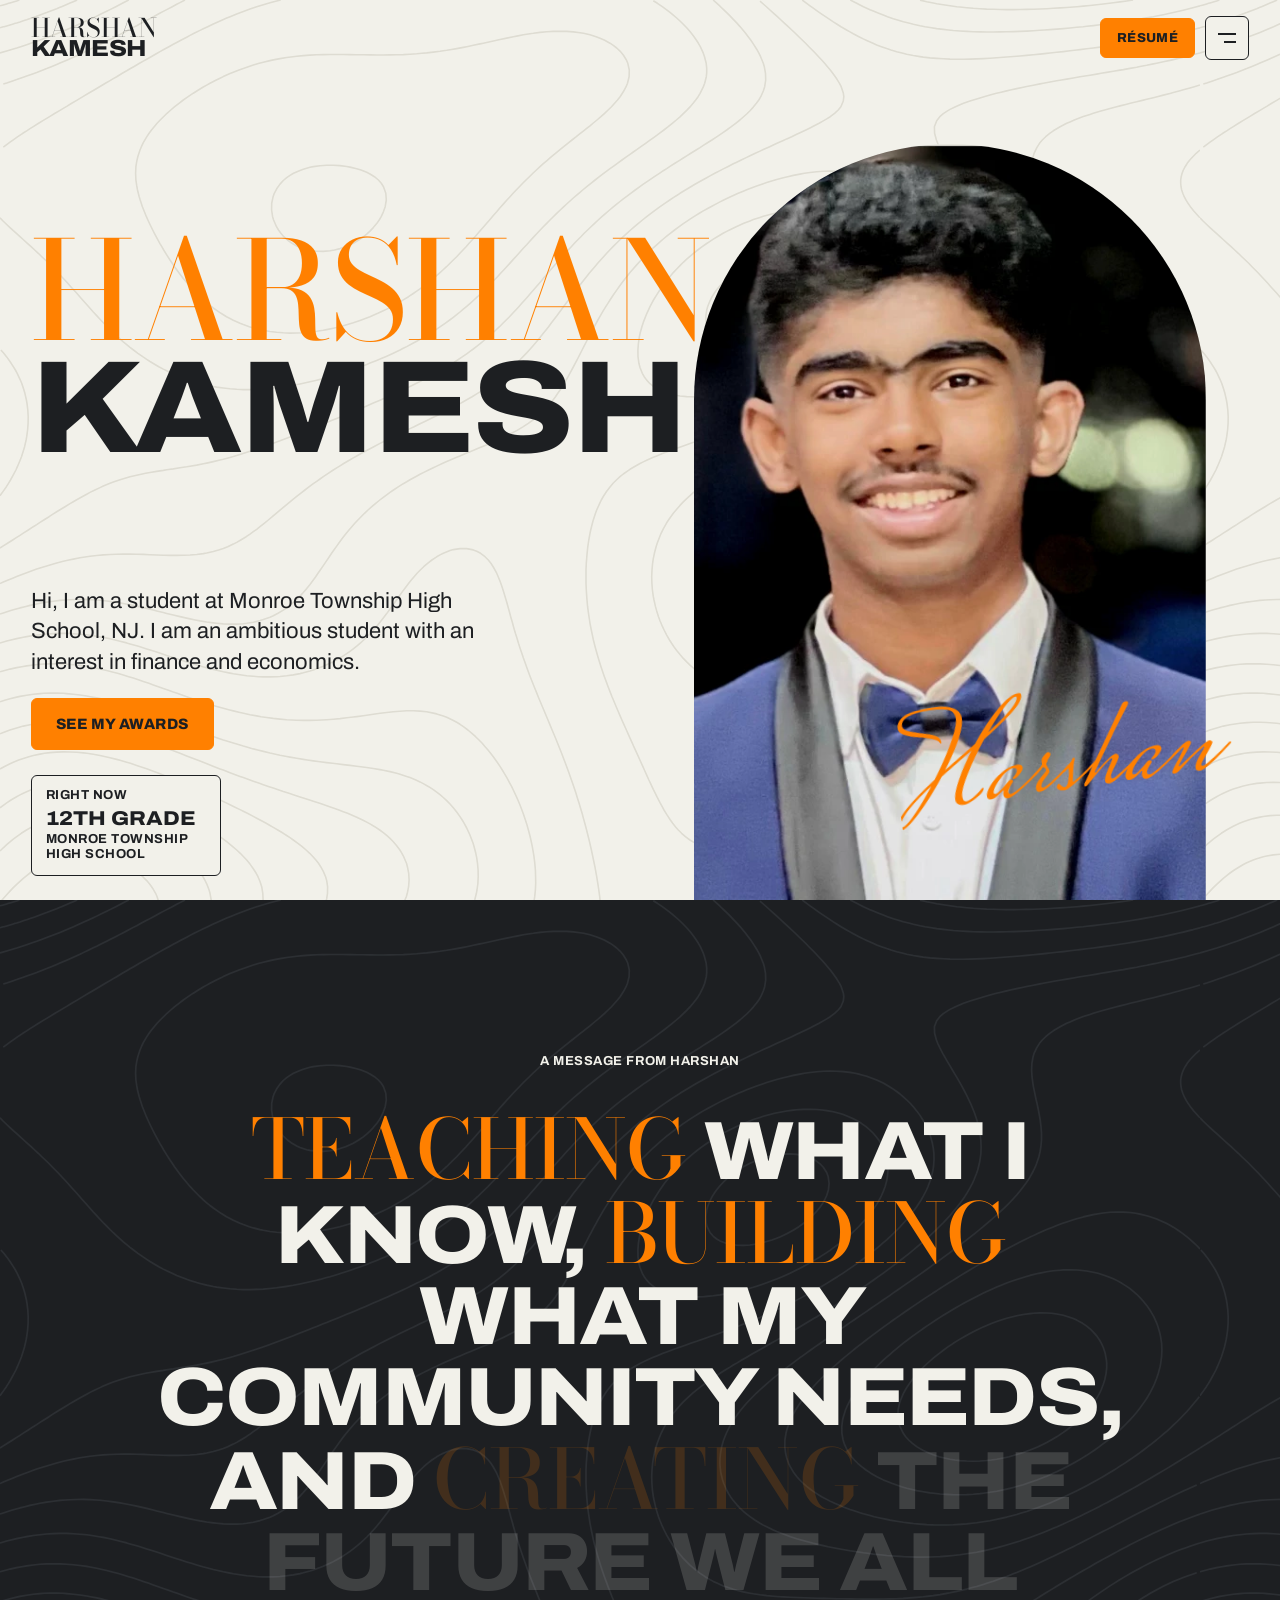
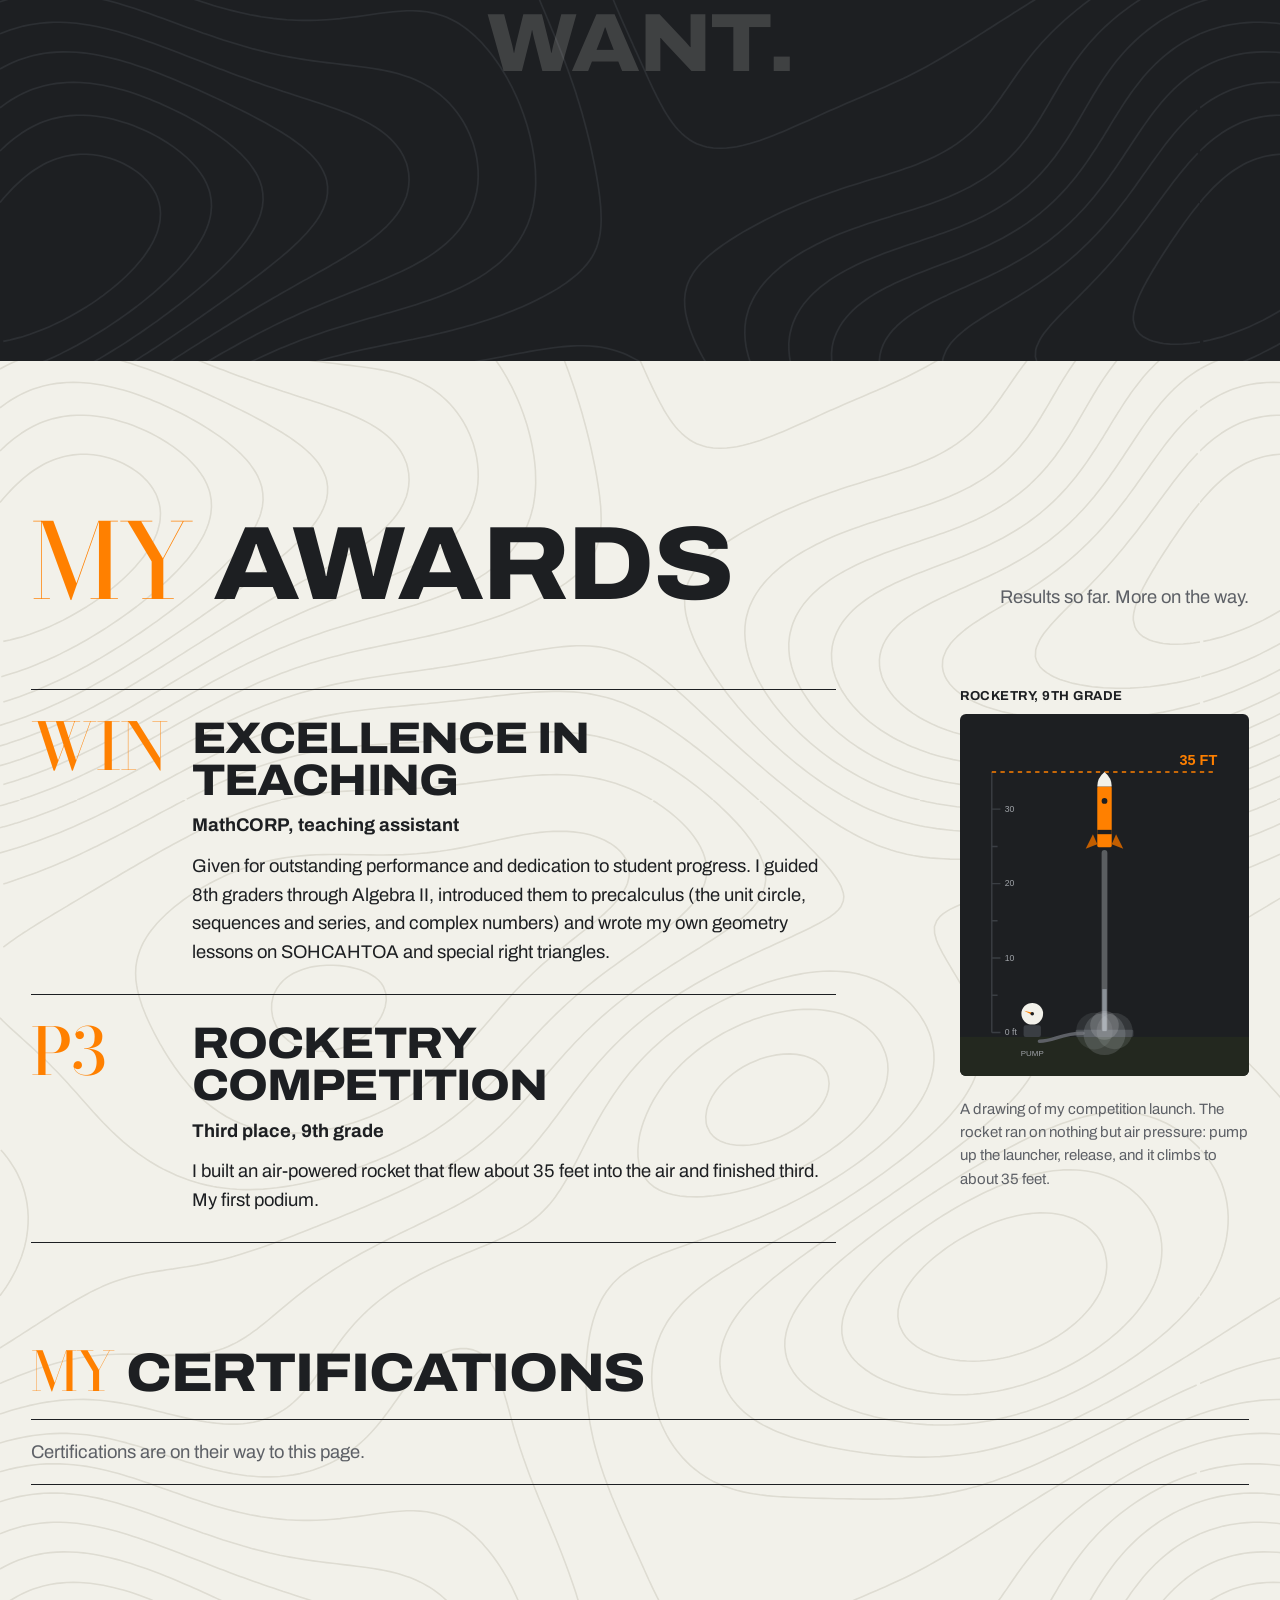
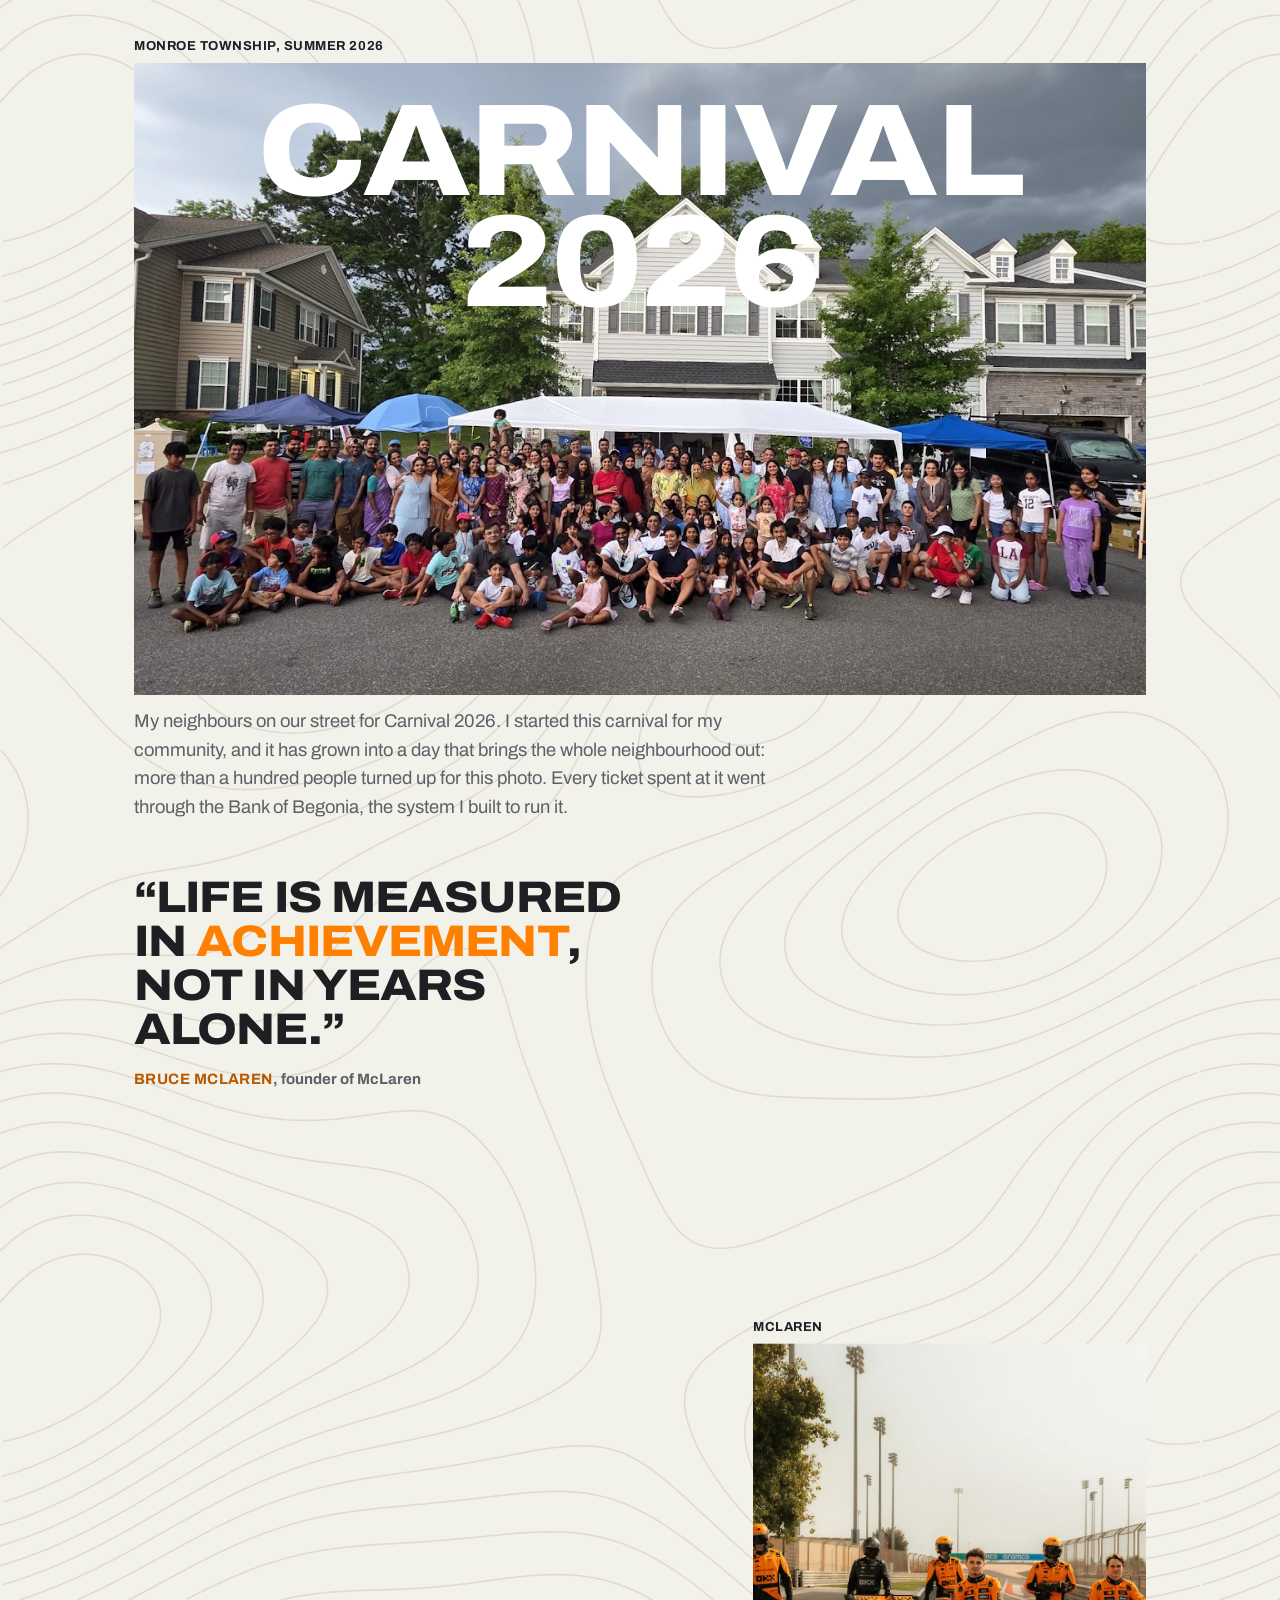
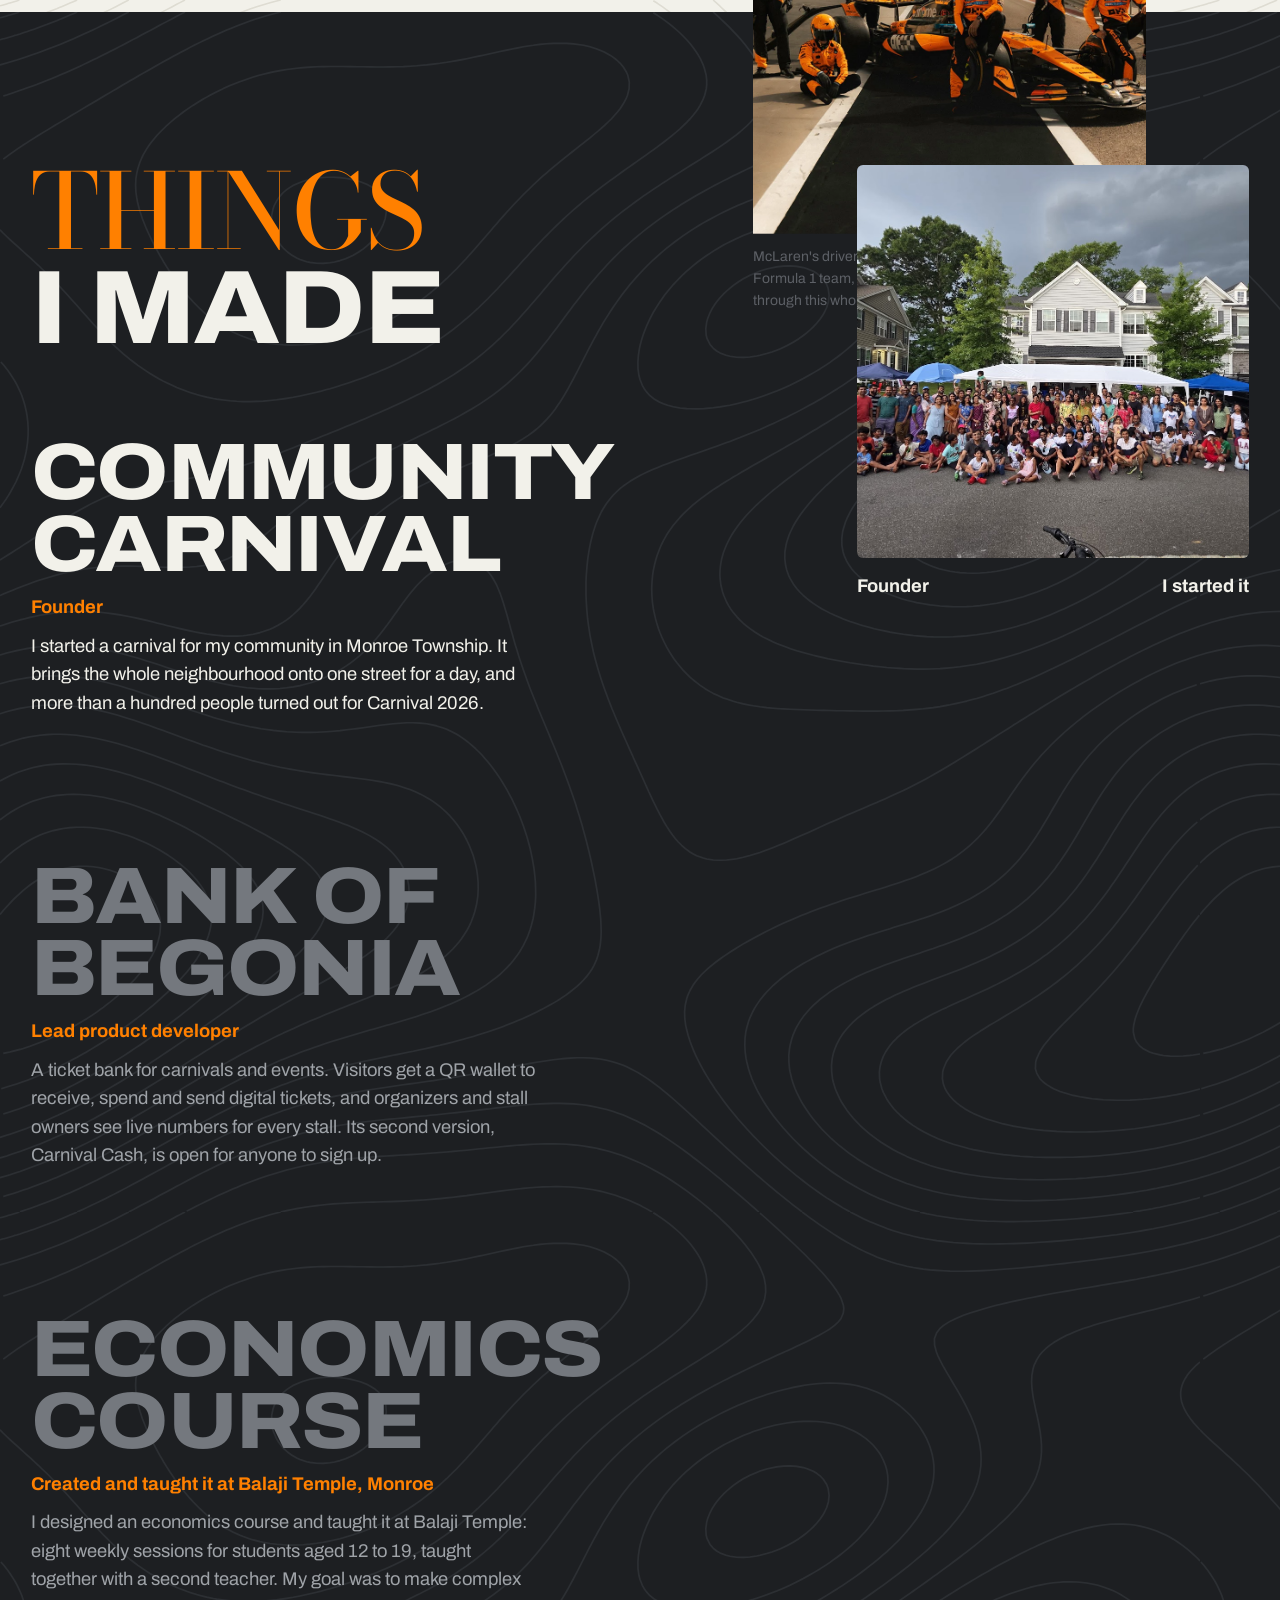
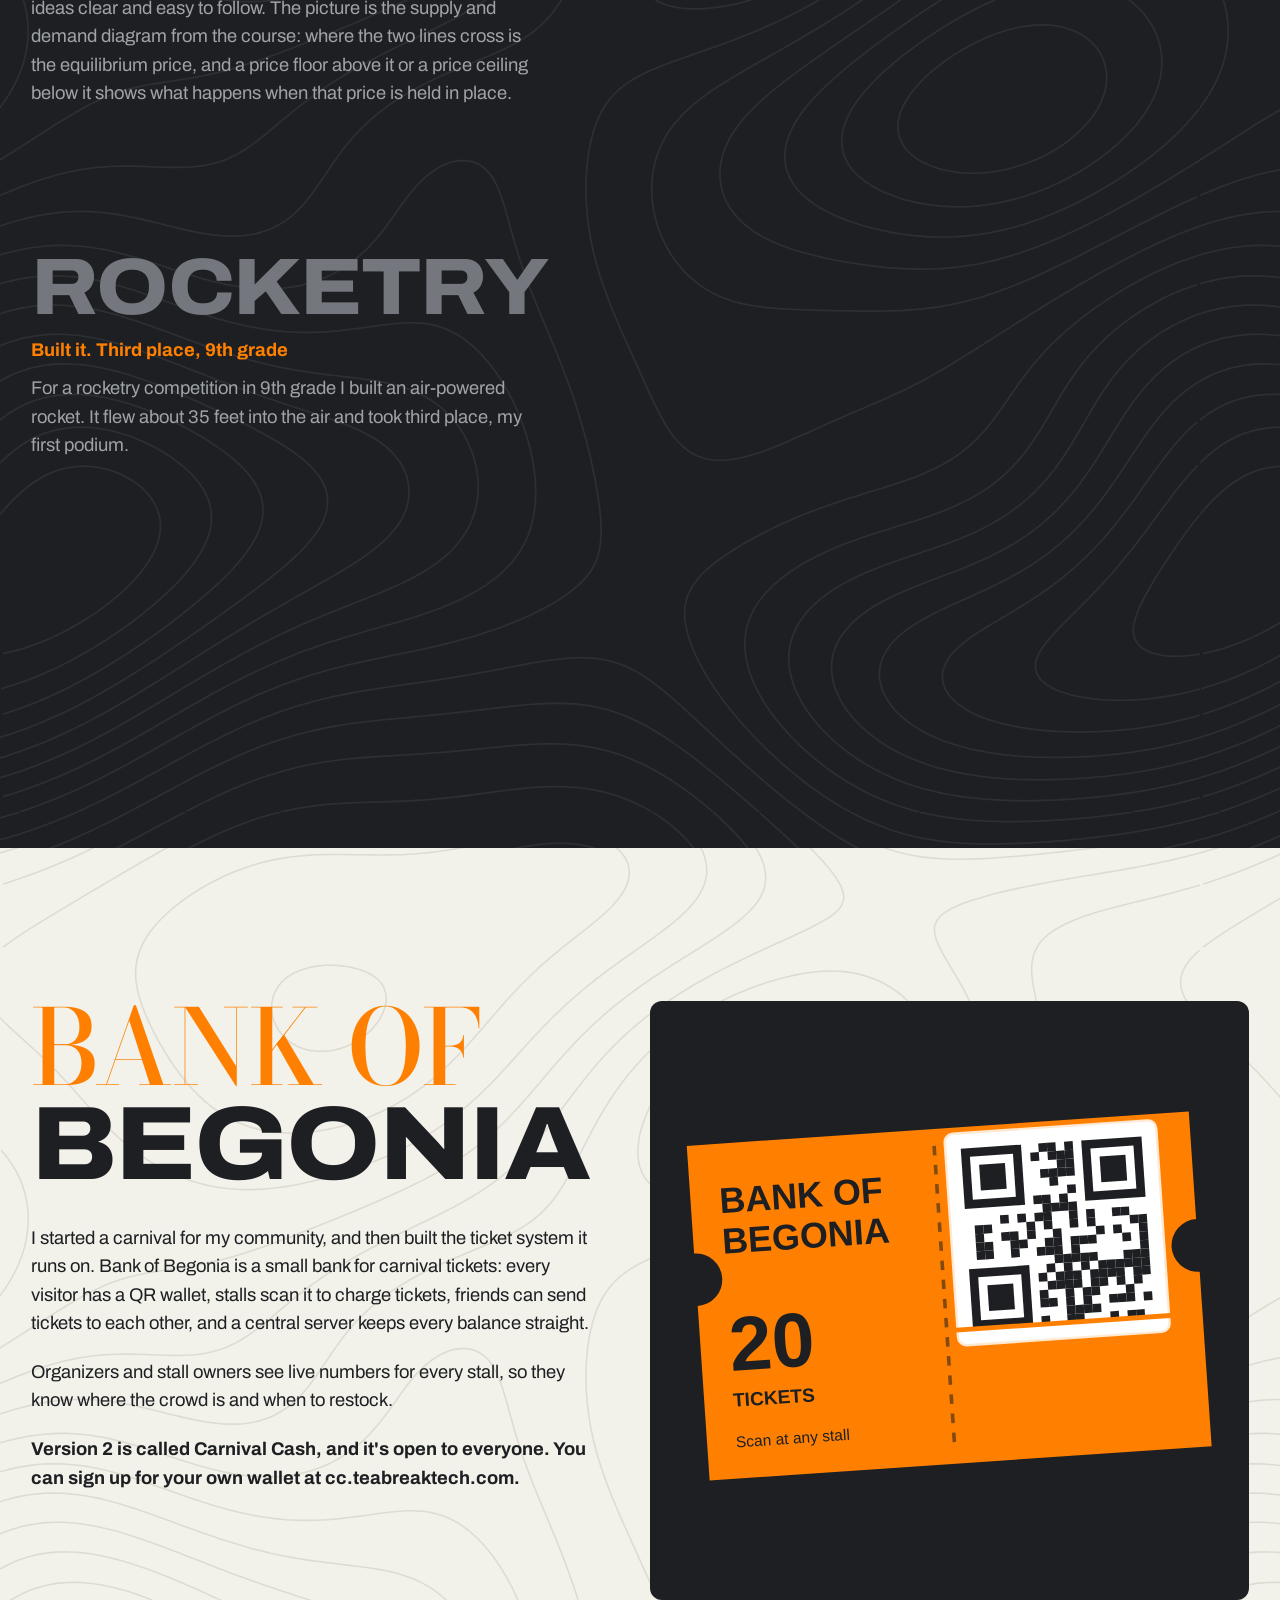
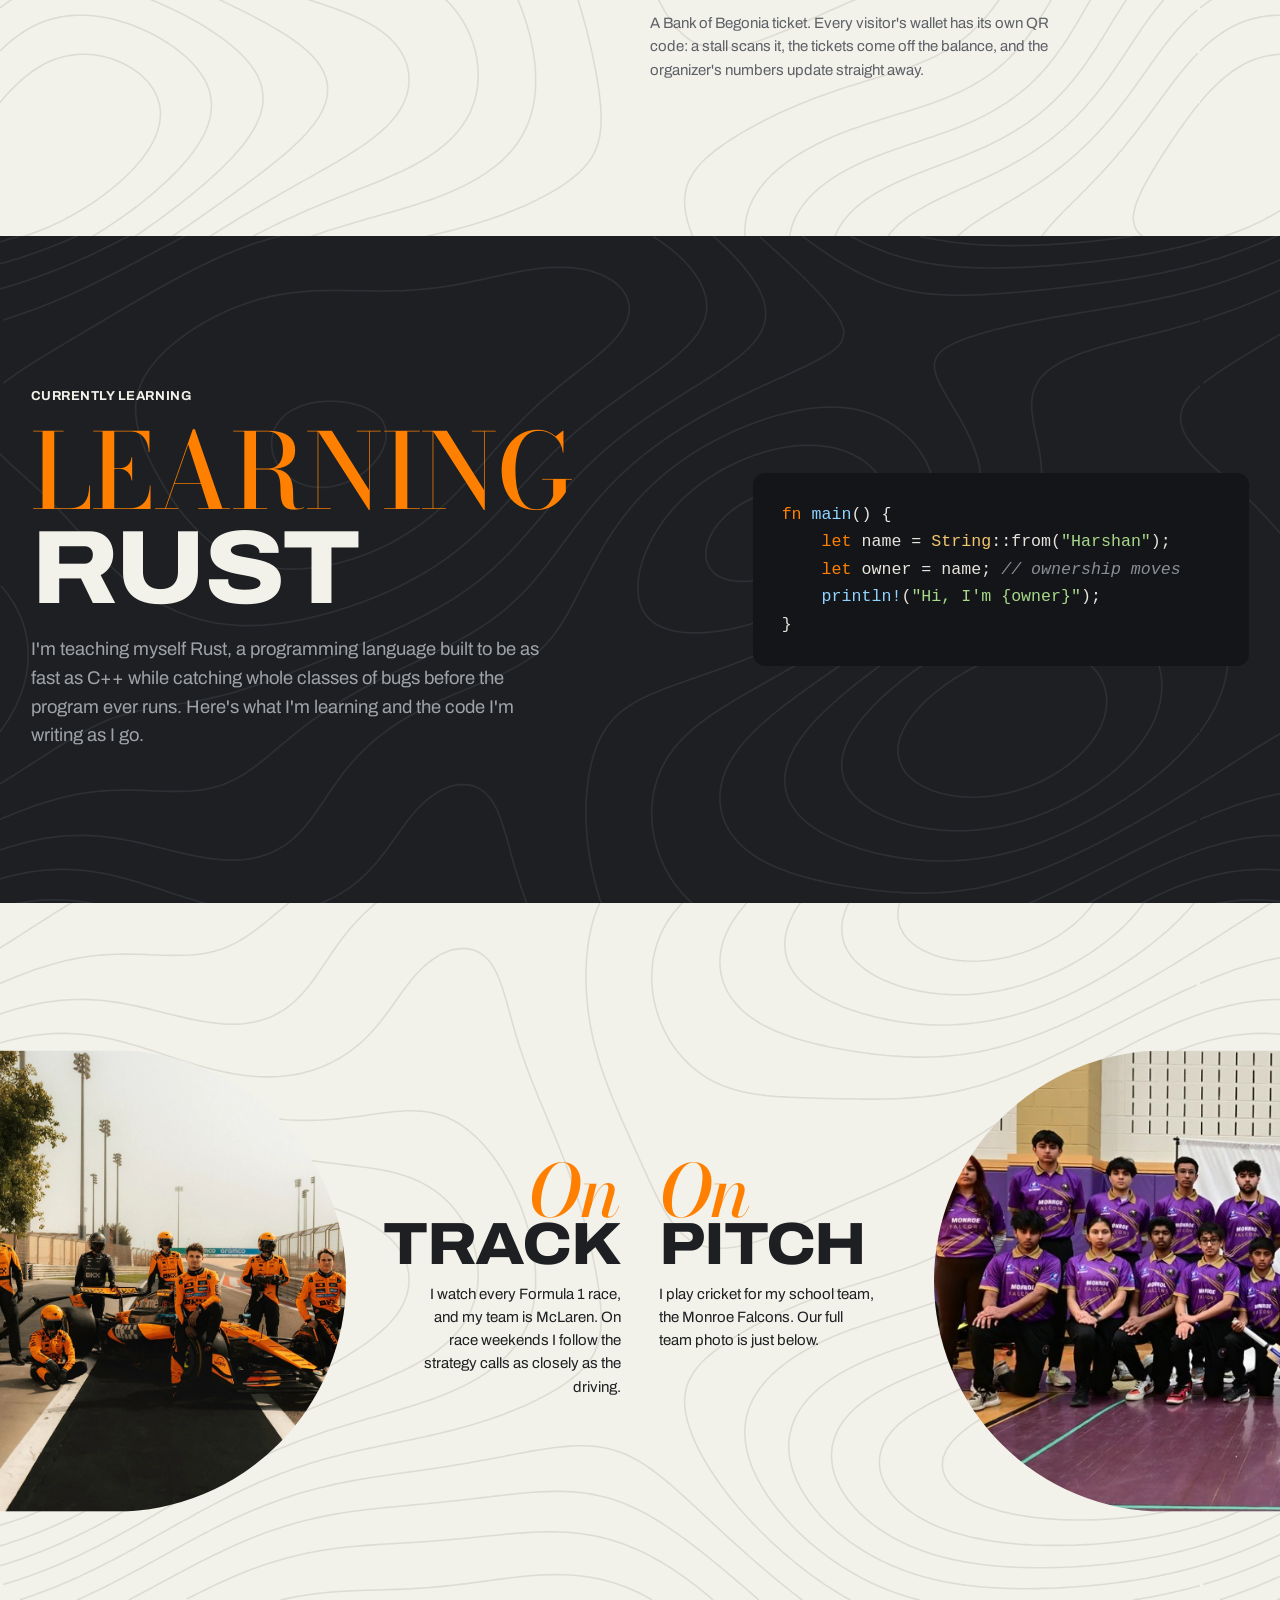
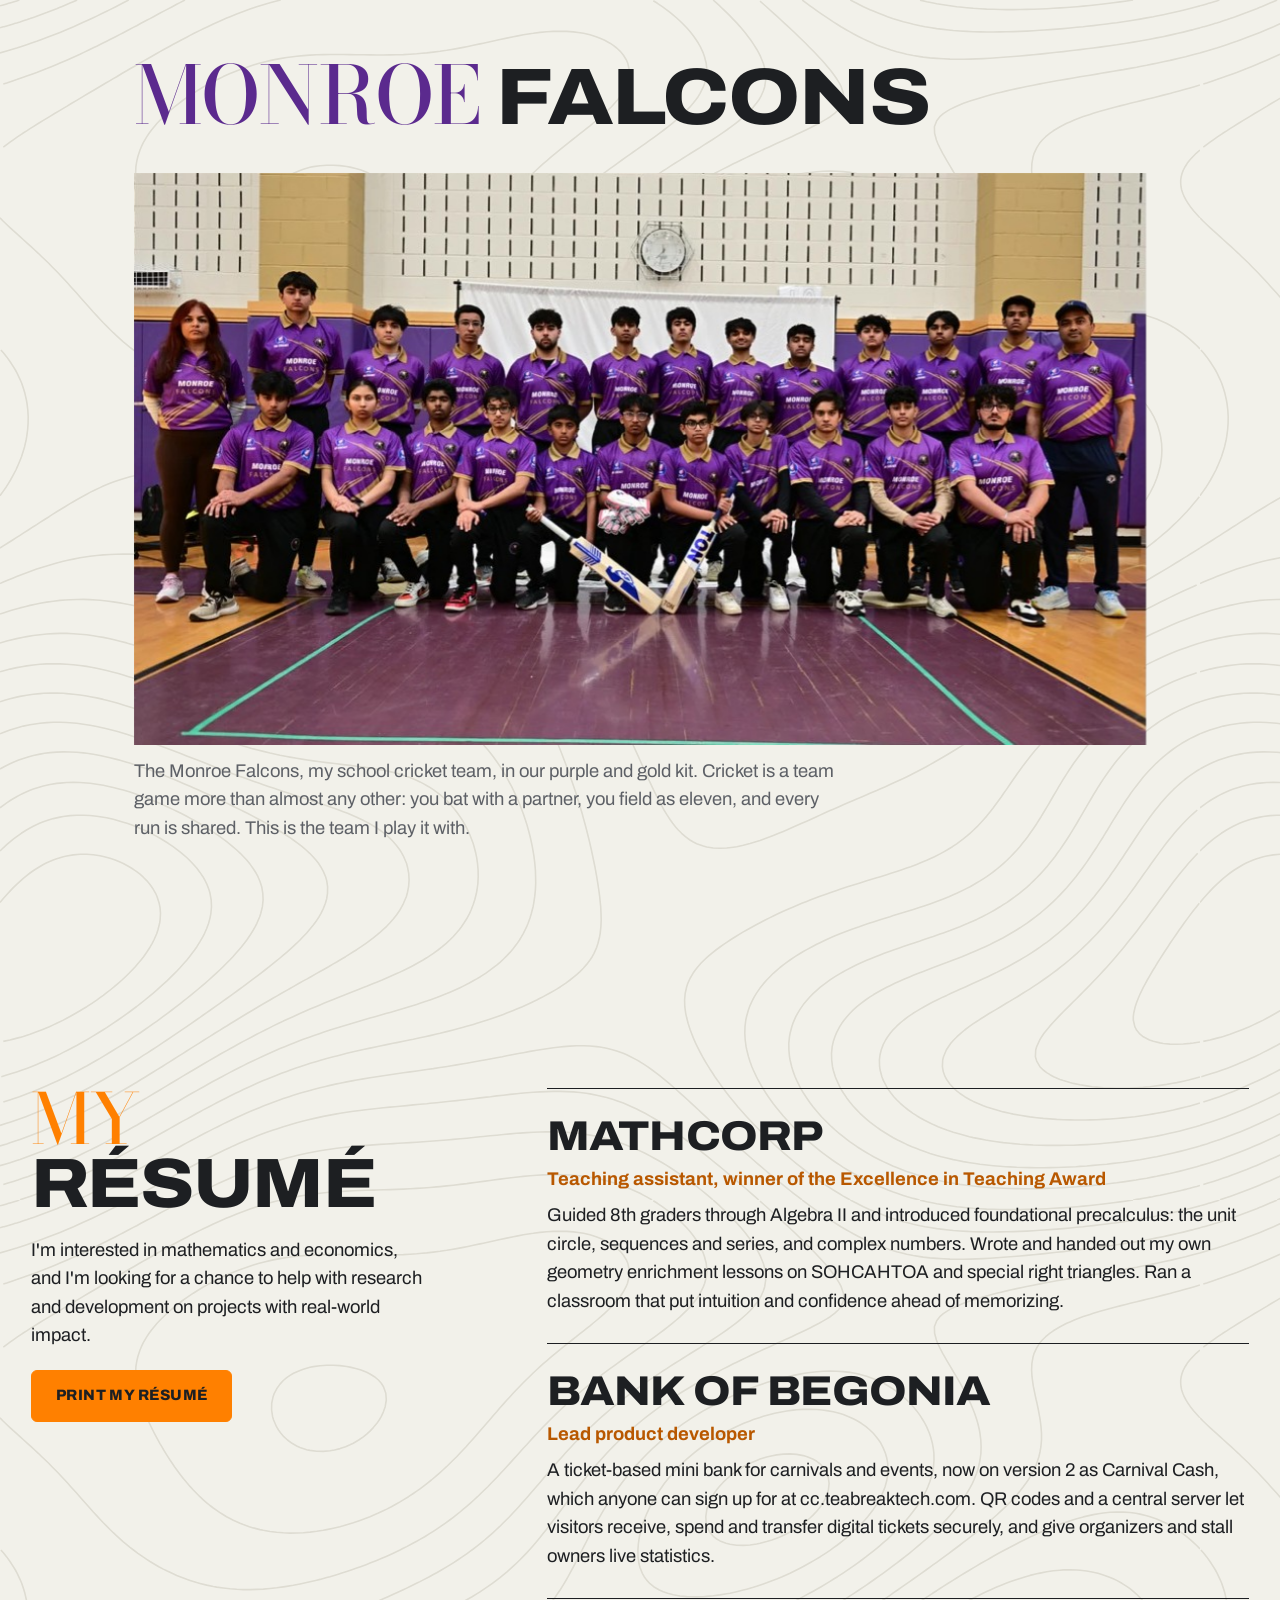
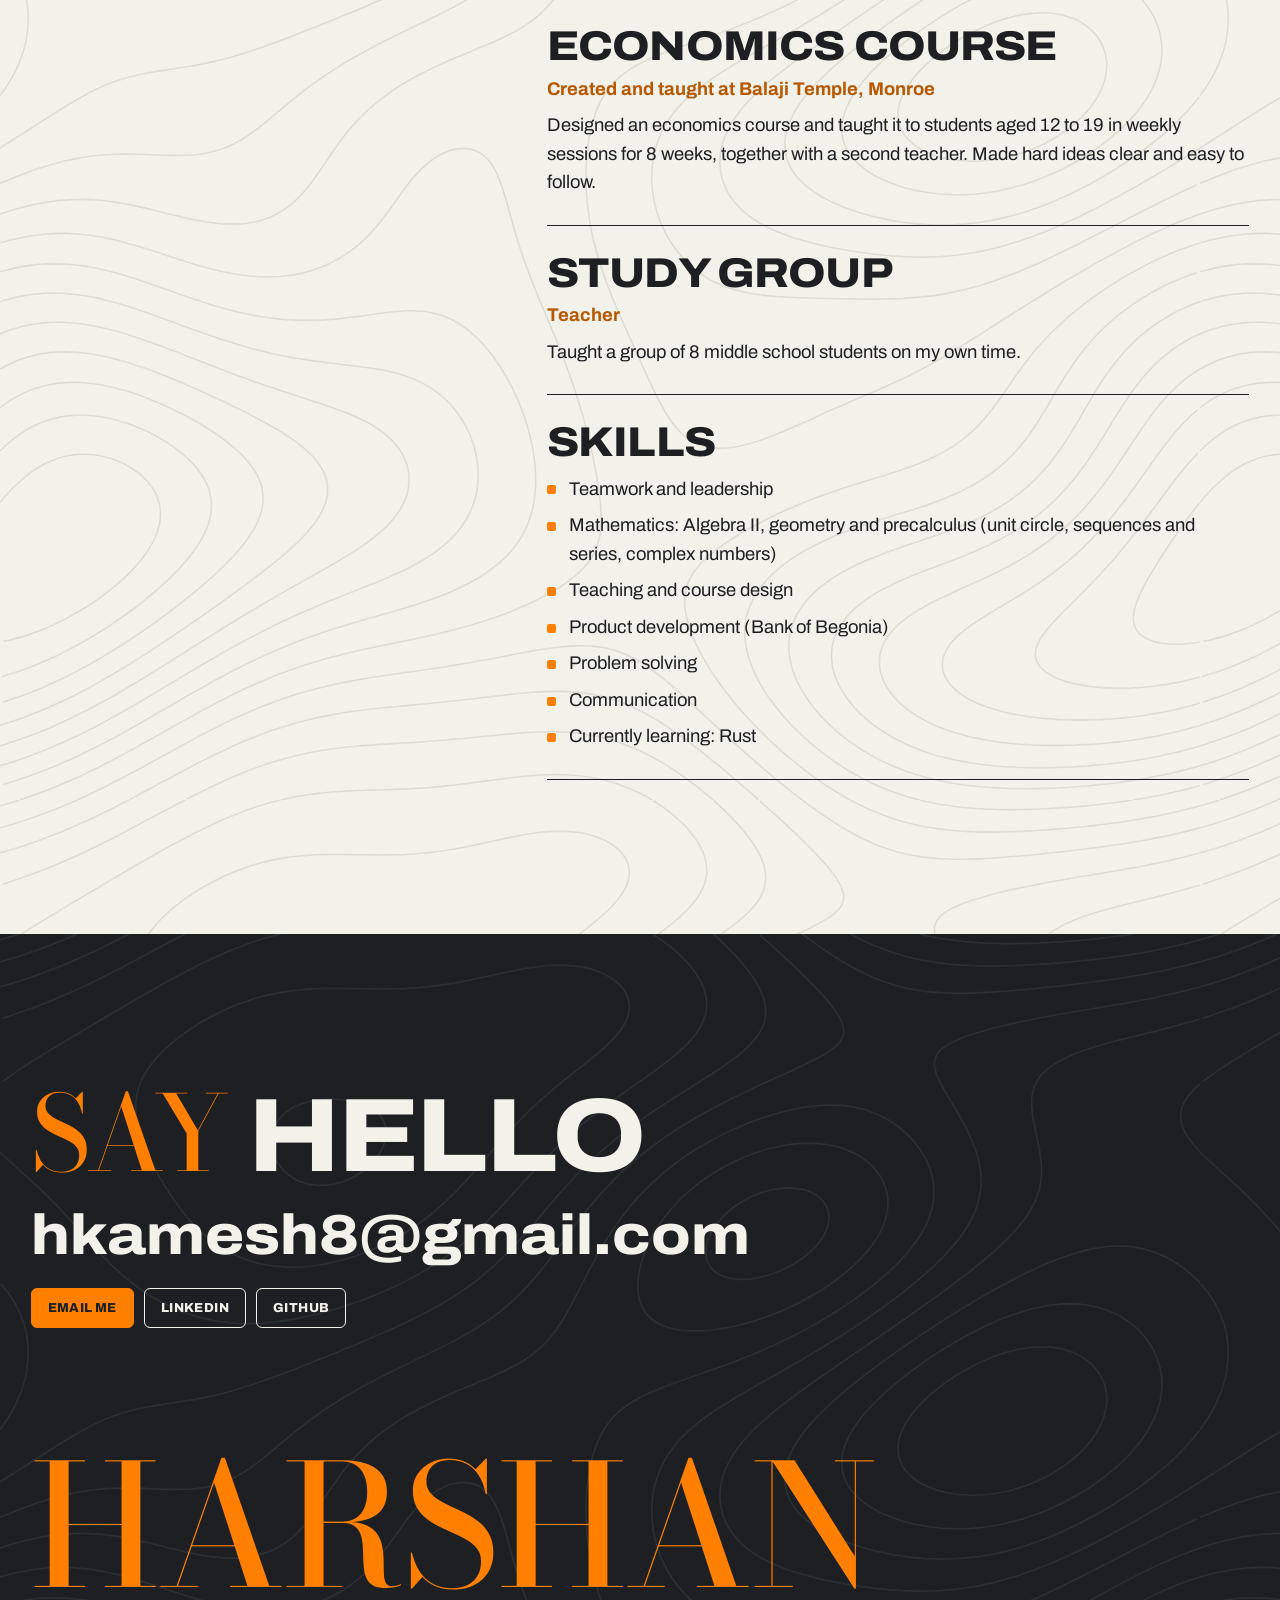
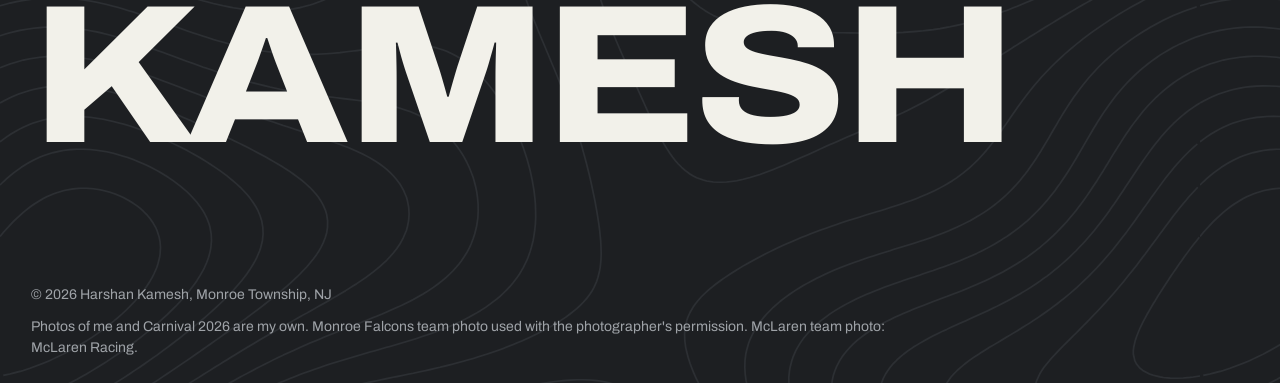
==== commit 964c8ecb: "Purple Monroe, Carnival Cash as Bank of Begonia v2, plain links, bold quote Co-Authored-By: Claude O" ====
--- a/index.html
+++ b/index.html
@@ -136,7 +136,7 @@
     </figure>
 
     <blockquote class="c-quote" data-speed="-0.06">
-      <p>“Life is measured in <strong>achievement</strong>, not in years alone.”</p>
+      <p class="q-text">“Life is measured in <span class="q-hot">achievement</span>, not in years alone.”</p>
       <footer class="c-cite"><cite>Bruce McLaren</cite>, founder of McLaren</footer>
     </blockquote>
 
@@ -157,7 +157,7 @@
         <li>
           <a class="work-name" href="#begonia" data-key="begonia" data-kind="Lead product developer" data-role="I built it">Bank of Begonia</a>
           <p class="work-meta">Lead product developer</p>
-          <p class="work-text">A ticket bank for carnivals and events. Visitors get a QR wallet to receive, spend and send digital tickets, and organizers and stall owners see live numbers for every stall. Anyone can sign up for it today.</p>
+          <p class="work-text">A ticket bank for carnivals and events. Visitors get a QR wallet to receive, spend and send digital tickets, and organizers and stall owners see live numbers for every stall. Its second version, Carnival Cash, is open for anyone to sign up.</p>
           <img class="work-inline" src="assets/begonia-ticket.svg" alt="A papaya Bank of Begonia ticket with a QR code" loading="lazy">
         </li>
         <li>
@@ -193,7 +193,7 @@
       <h2 id="begonia-h" class="title"><span class="serif">Bank of</span> <span class="sans">Begonia</span></h2>
       <p class="reveal">I started a carnival for my community, and then built the ticket system it runs on. Bank of Begonia is a small bank for carnival tickets: every visitor has a QR wallet, stalls scan it to charge tickets, friends can send tickets to each other, and a central server keeps every balance straight.</p>
       <p class="reveal">Organizers and stall owners see live numbers for every stall, so they know where the crowd is and when to restock.</p>
-      <p class="reveal"><strong>It's open to everyone. You can sign up for your own wallet today at <a href="https://cc.teabreaktech.com">cc.teabreaktech.com</a>.</strong></p>
+      <p class="reveal"><strong>Version 2 is called Carnival Cash, and it's open to everyone. You can sign up for your own wallet at cc.teabreaktech.com.</strong></p>
     </div>
     <figure class="begonia-pic reveal">
       <img src="assets/begonia-ticket.svg" alt="A papaya Bank of Begonia carnival ticket with a QR code being scanned" width="500" height="500" loading="lazy">
@@ -206,7 +206,7 @@
     <div class="lt-text">
       <p class="tiny">Currently learning</p>
       <h2 id="learn-h" class="title"><a class="title-link" href="learning.html"><span class="serif">Learning</span> <span class="sans">Rust</span></a></h2>
-      <p>I'm teaching myself Rust, a programming language built to be as fast as C++ while catching whole classes of bugs before the program ever runs. Here's <a href="learning.html">what I'm learning</a> and the code I'm writing as I go.</p>
+      <p>I'm teaching myself Rust, a programming language built to be as fast as C++ while catching whole classes of bugs before the program ever runs. Here's what I'm learning and the code I'm writing as I go.</p>
     </div>
     <pre class="lt-code" aria-label="A short Rust program"><code><span class="k">fn</span> <span class="f">main</span>() {
     <span class="k">let</span> name = <span class="t">String</span>::from(<span class="s">"Harshan"</span>);
@@ -235,7 +235,7 @@
   <!-- ============ THE TEAM ============ -->
   <section class="team" aria-labelledby="team-h">
     <figure class="team-pic reveal">
-      <h2 id="team-h" class="title team-h"><span class="serif">Monroe</span> <span class="sans">Falcons</span></h2>
+      <h2 id="team-h" class="title team-h"><span class="serif school">Monroe</span> <span class="sans">Falcons</span></h2>
       <div class="carnival-wrap">
         <img src="assets/cricket-team.jpg" alt="The Monroe Falcons cricket team in purple and gold jerseys, kneeling and standing in a school gym with two cricket bats in front" width="1001" height="566" loading="lazy">
       </div>
@@ -259,7 +259,7 @@
       <li class="job reveal" id="r-begonia">
         <h3>Bank of Begonia</h3>
         <p class="job-role">Lead product developer</p>
-        <p>A ticket-based mini bank for carnivals and events, open for anyone to <a href="https://cc.teabreaktech.com">sign up</a>. QR codes and a central server let visitors receive, spend and transfer digital tickets securely, and give organizers and stall owners live statistics.</p>
+        <p>A ticket-based mini bank for carnivals and events, now on version 2 as Carnival Cash, which anyone can sign up for at cc.teabreaktech.com. QR codes and a central server let visitors receive, spend and transfer digital tickets securely, and give organizers and stall owners live statistics.</p>
       </li>
       <li class="job reveal" id="r-course">
         <h3>Economics course</h3>
--- a/styles.css
+++ b/styles.css
@@ -217,8 +217,8 @@
 }
 .c-carnival figcaption { margin-top: 12px; max-width: 60ch; color: var(--muted); }
 .c-quote { grid-column: 2 / span 5; }
-.c-quote p:first-child { font: 400 clamp(1.5rem, 1rem + 1.6vw, 2.75rem)/1.15 var(--serif); }
-.c-quote strong { font-weight: 600; }
+.c-quote .q-text { font: 800 clamp(1.75rem, 1rem + 2.2vw, 3.25rem)/1 var(--sans); font-stretch: 112%; text-transform: uppercase; letter-spacing: -0.02em; }
+.c-quote .q-hot { color: var(--papaya); }
 .c-a { grid-column: 8 / span 4; }
 .c-a img { aspect-ratio: 4 / 5; }
 
@@ -278,6 +278,7 @@
 .team { padding: 0 var(--m) calc(var(--section) * .6); display: grid; grid-template-columns: repeat(12, minmax(0, 1fr)); column-gap: var(--gap); }
 .team-pic { grid-column: 2 / span 10; }
 .team-pic img { width: 100%; aspect-ratio: 1001 / 566; object-fit: cover; }
+.team-h .school { color: #5b2a8e; } /* Monroe Township school purple */
 .team-h { margin-bottom: clamp(20px, 3vw, 40px); font-size: clamp(2.75rem, 1rem + 5vw, 7rem); }
 .team-pic figcaption { margin-top: 12px; max-width: 64ch; color: var(--muted); }
 @media (max-width: 700px) { .team-pic { grid-column: 1 / -1; } }
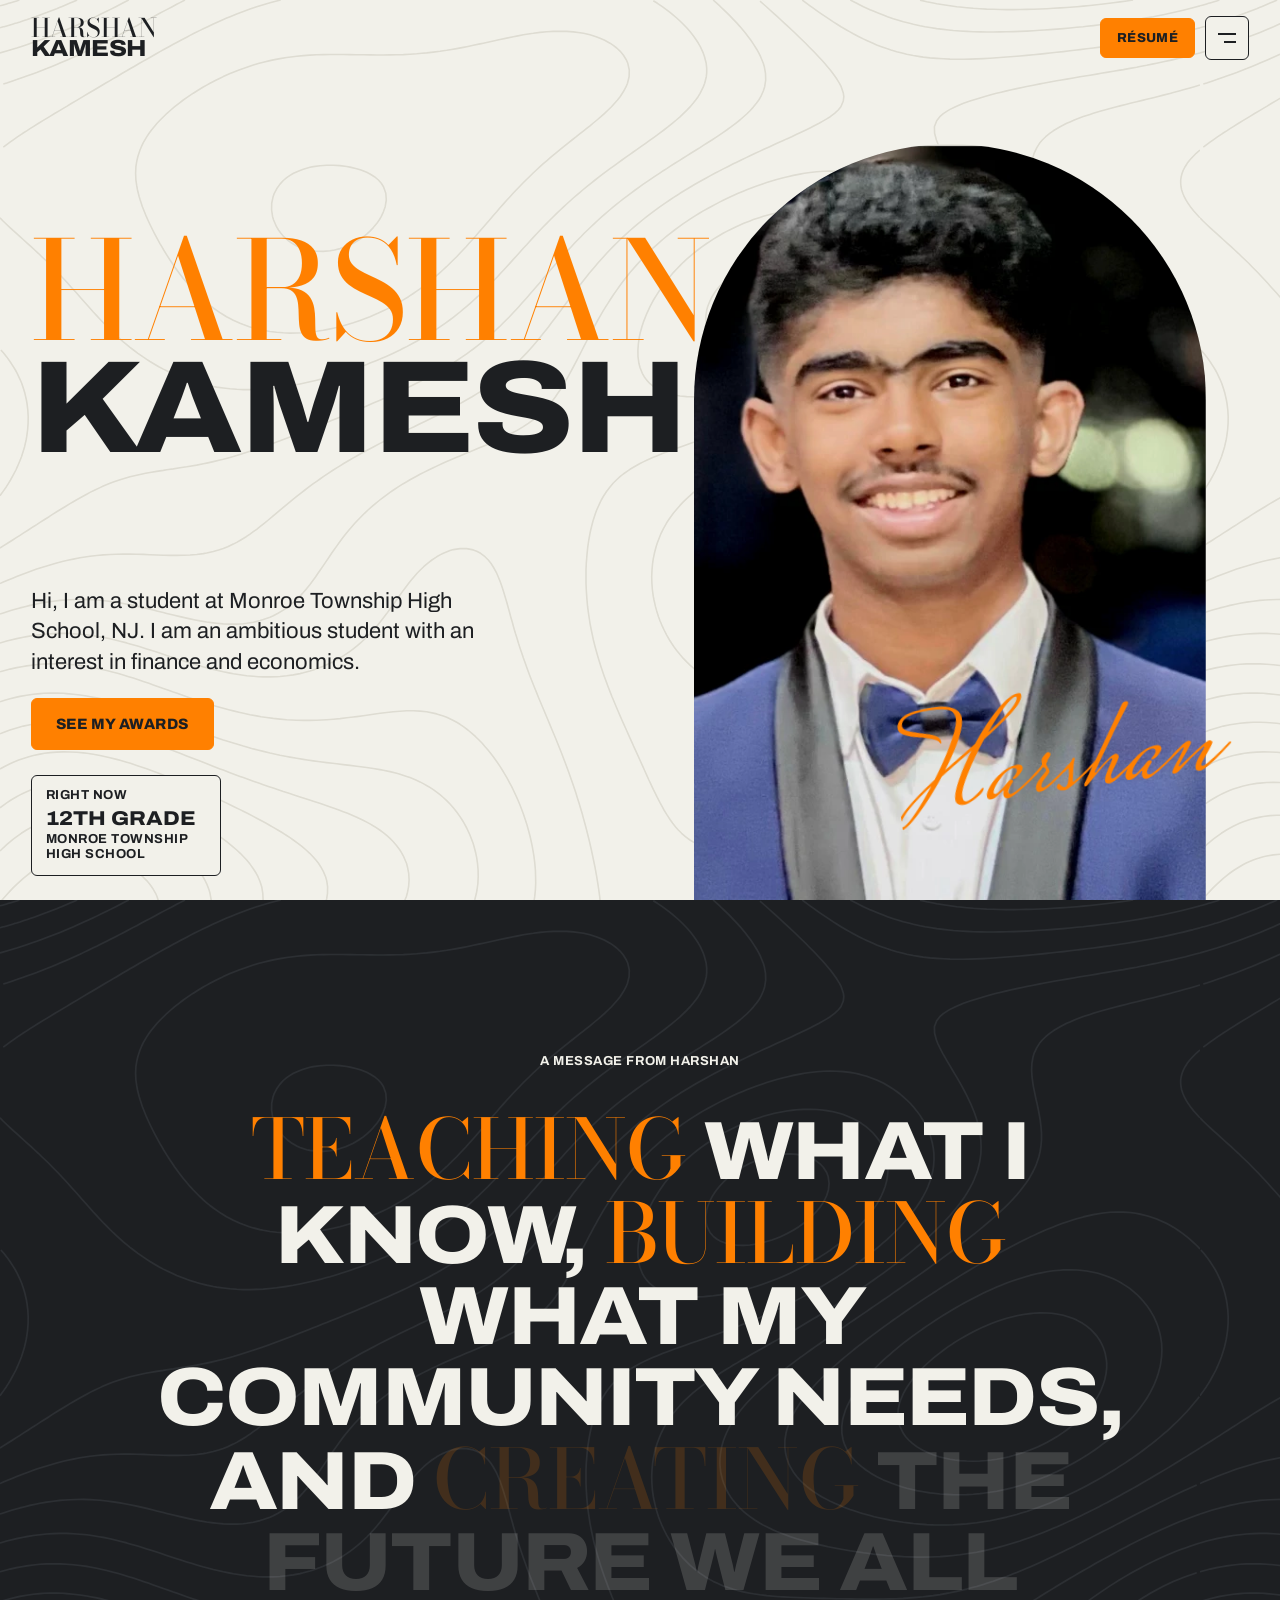
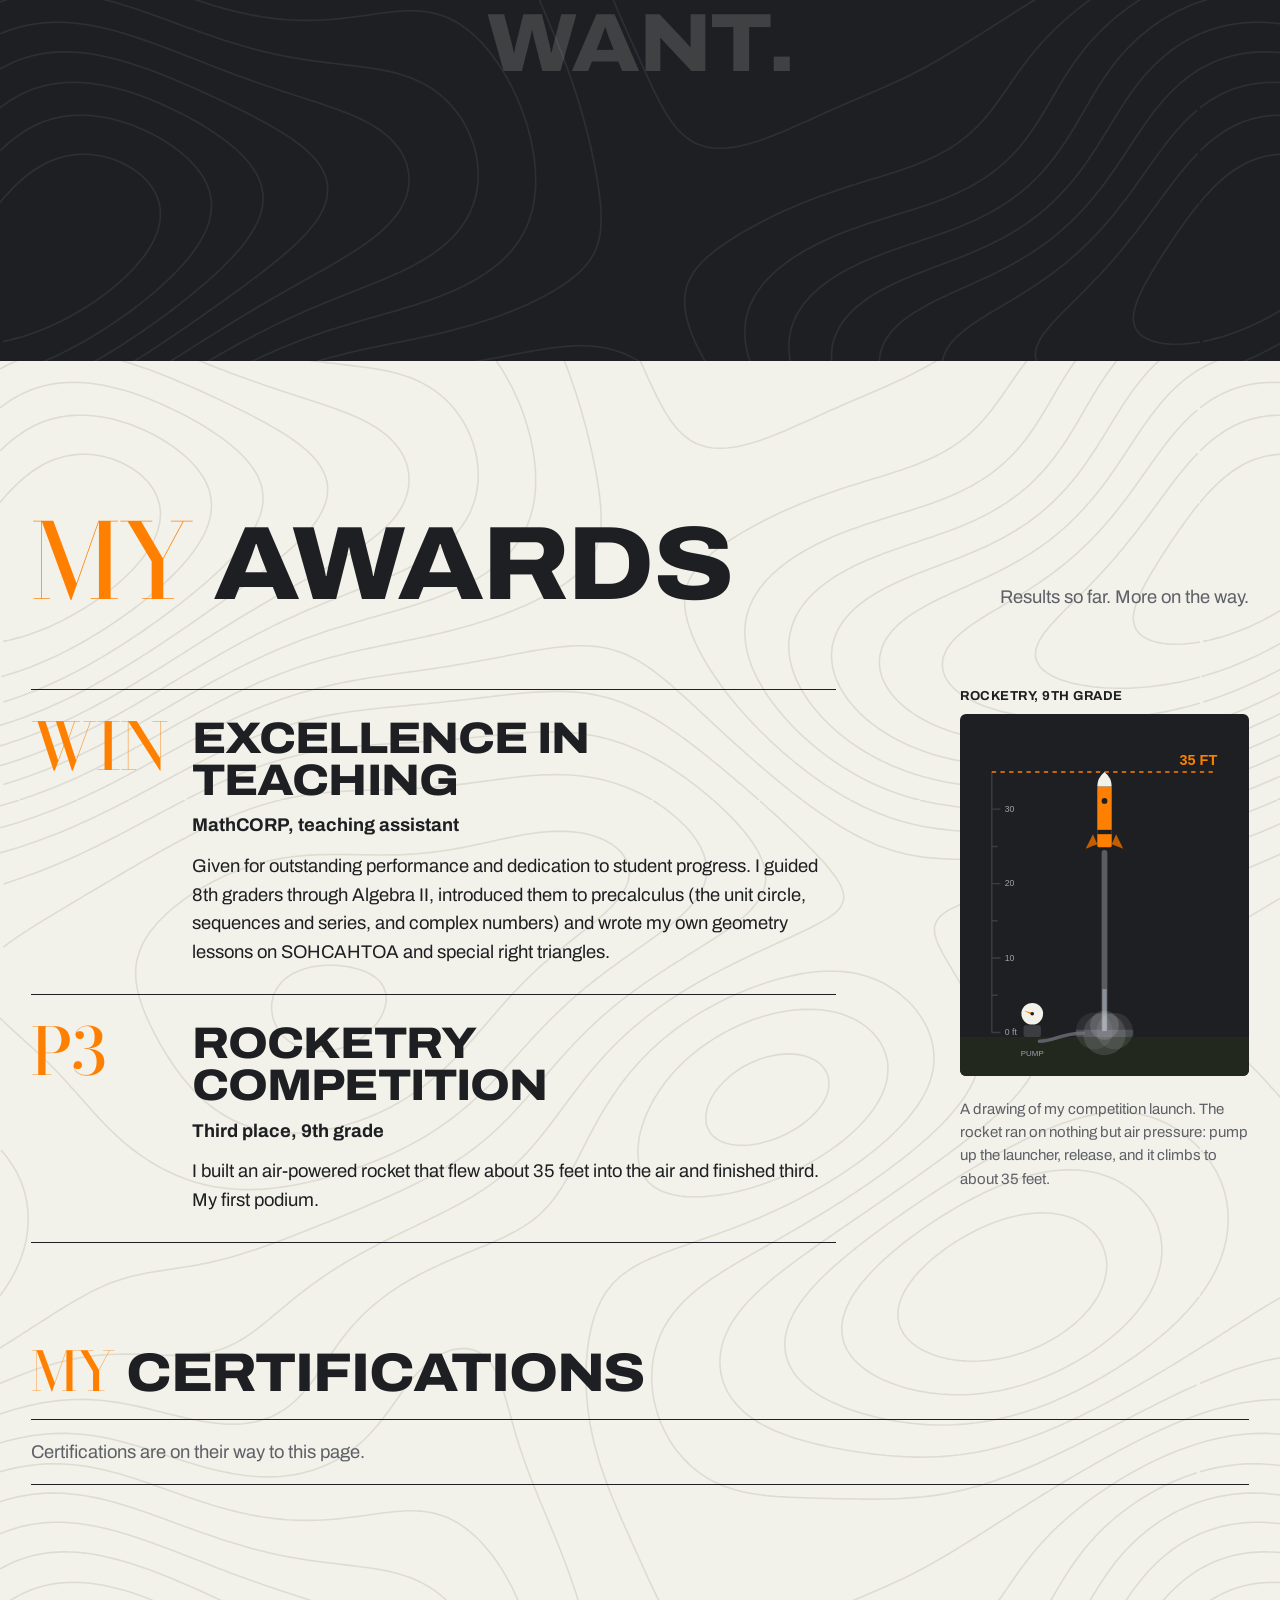
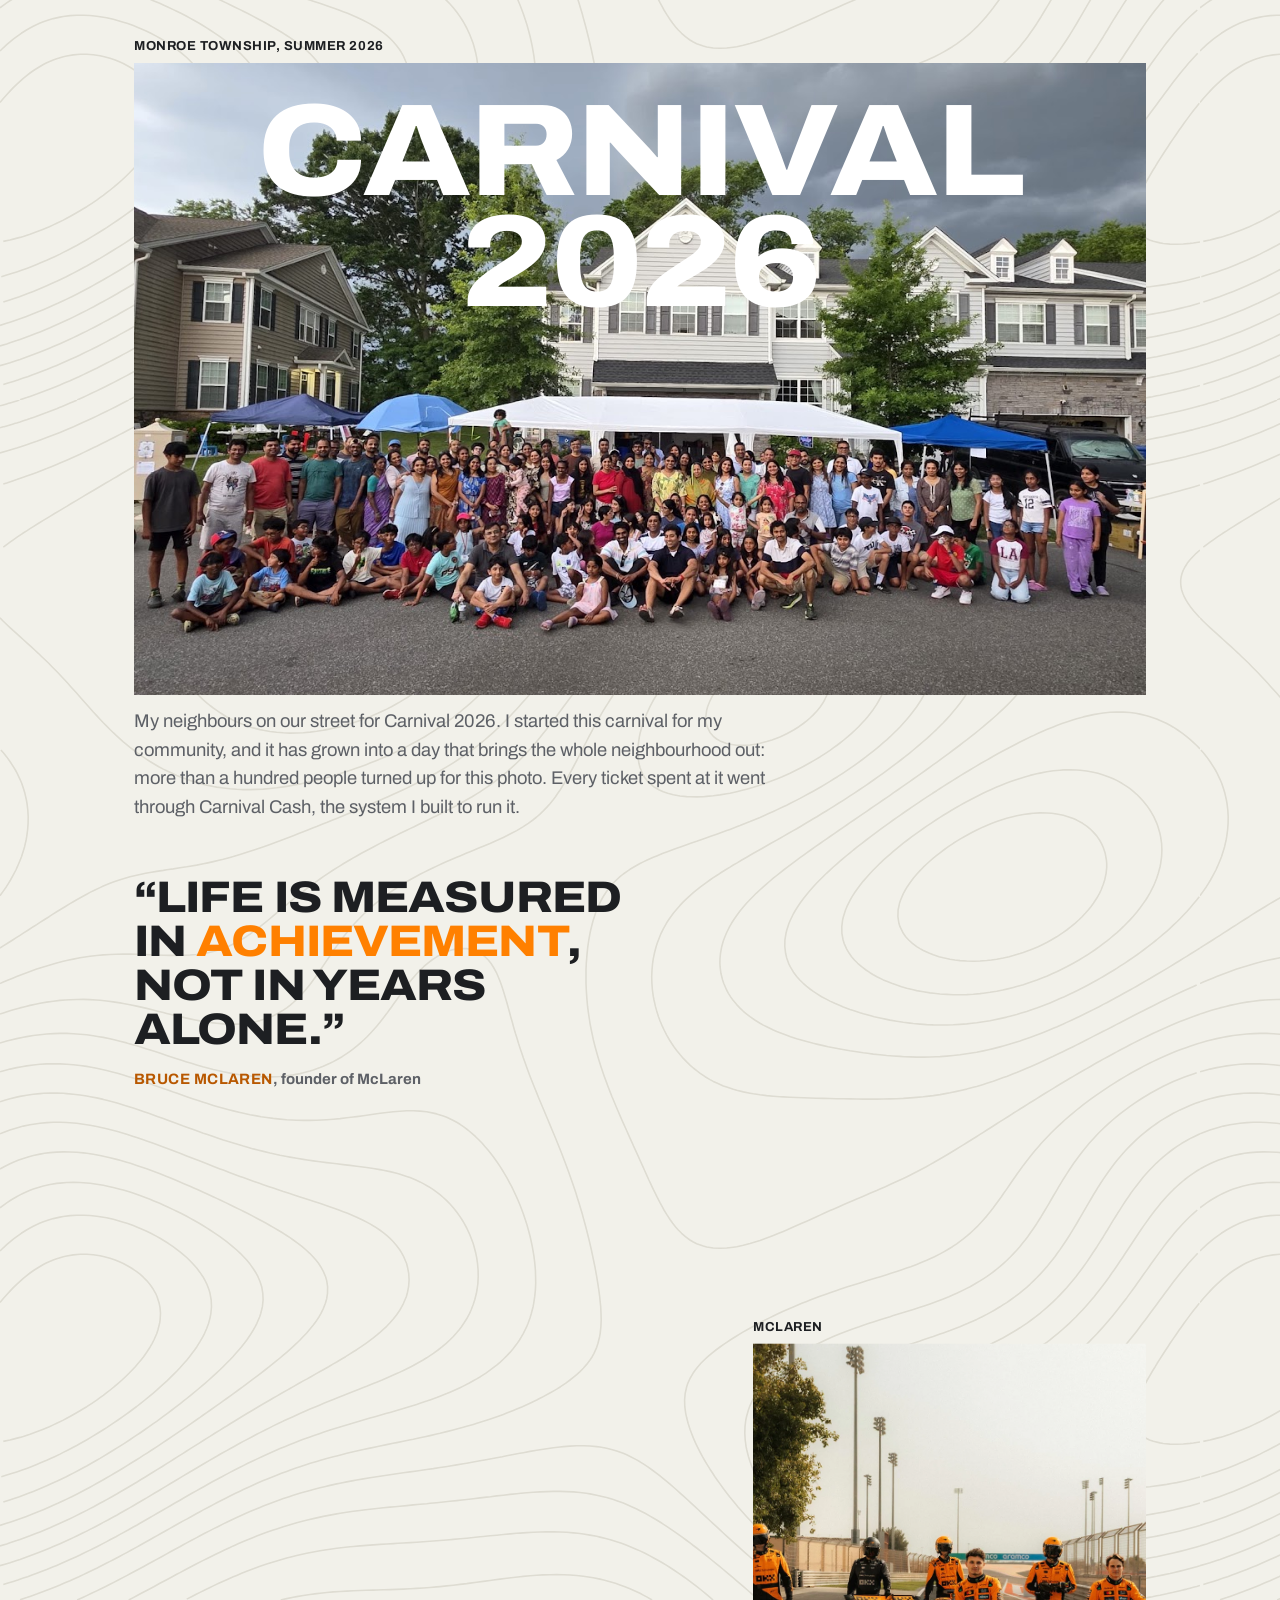
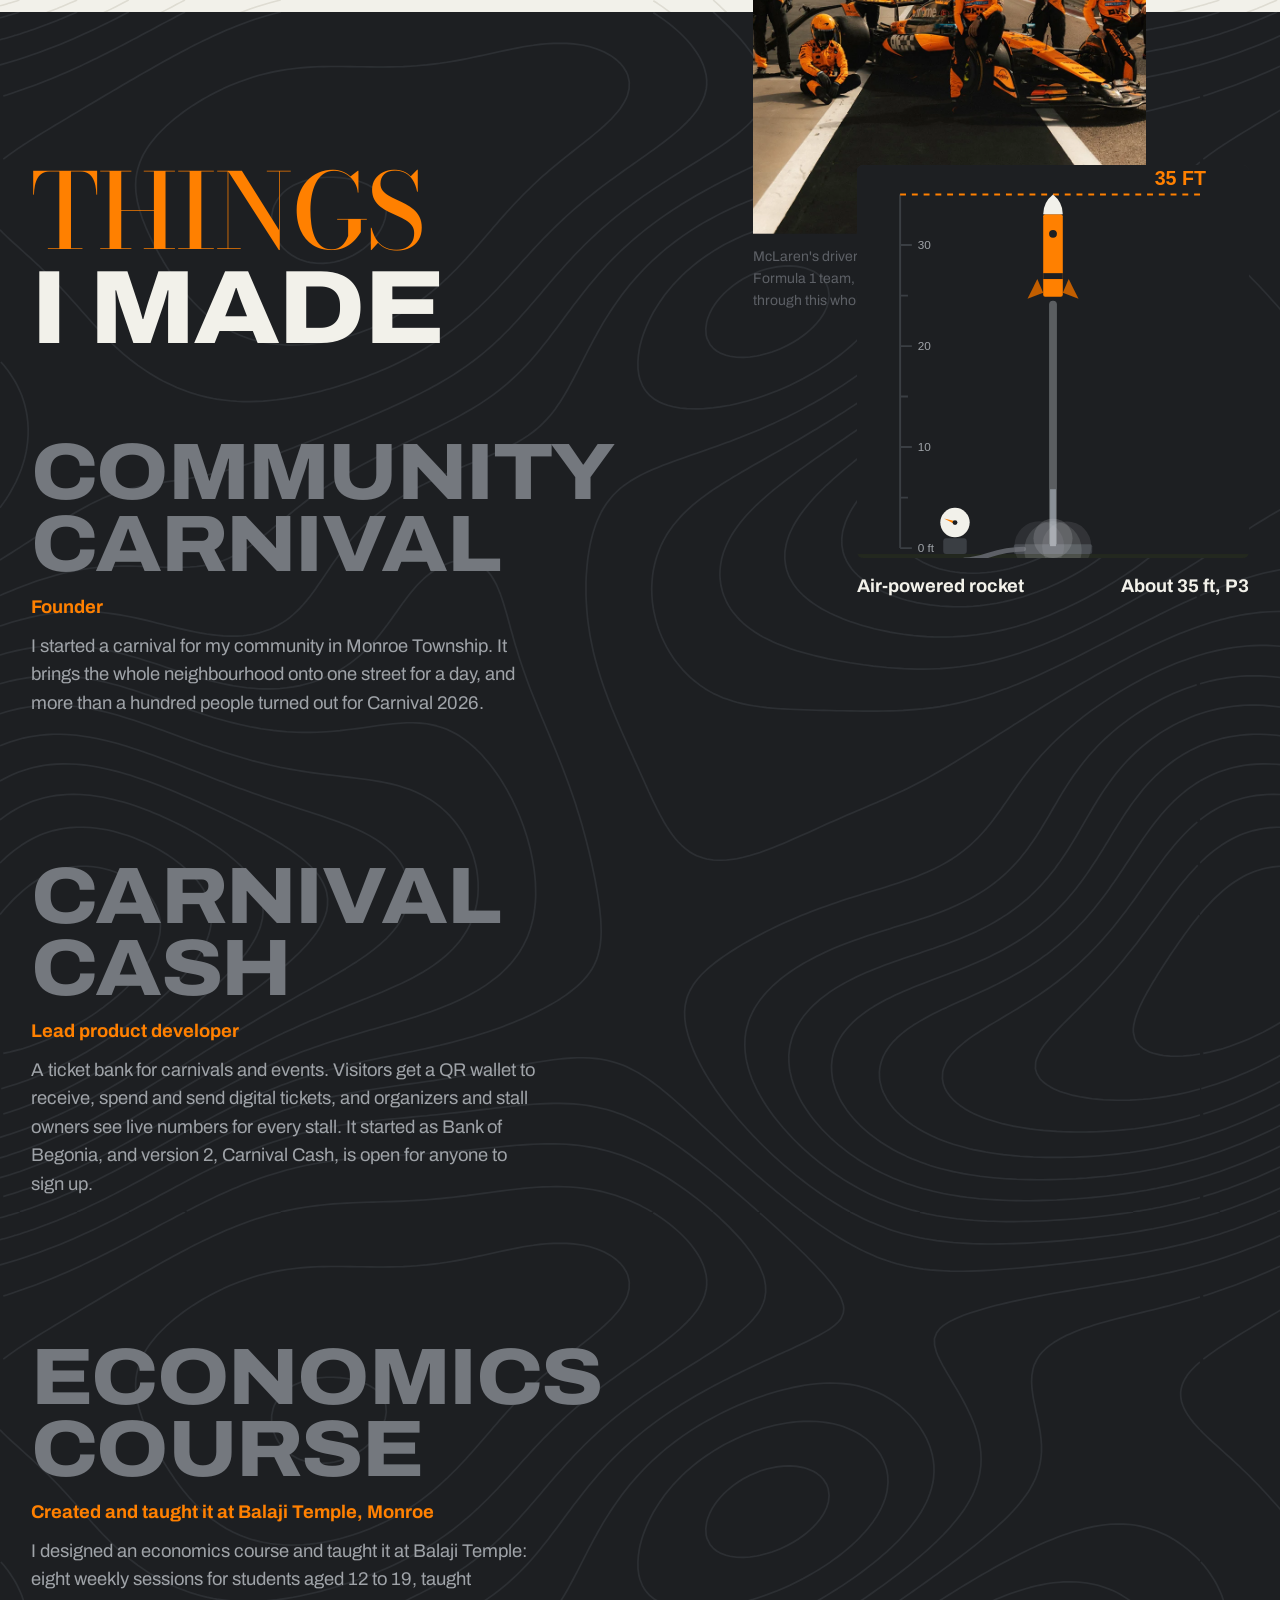
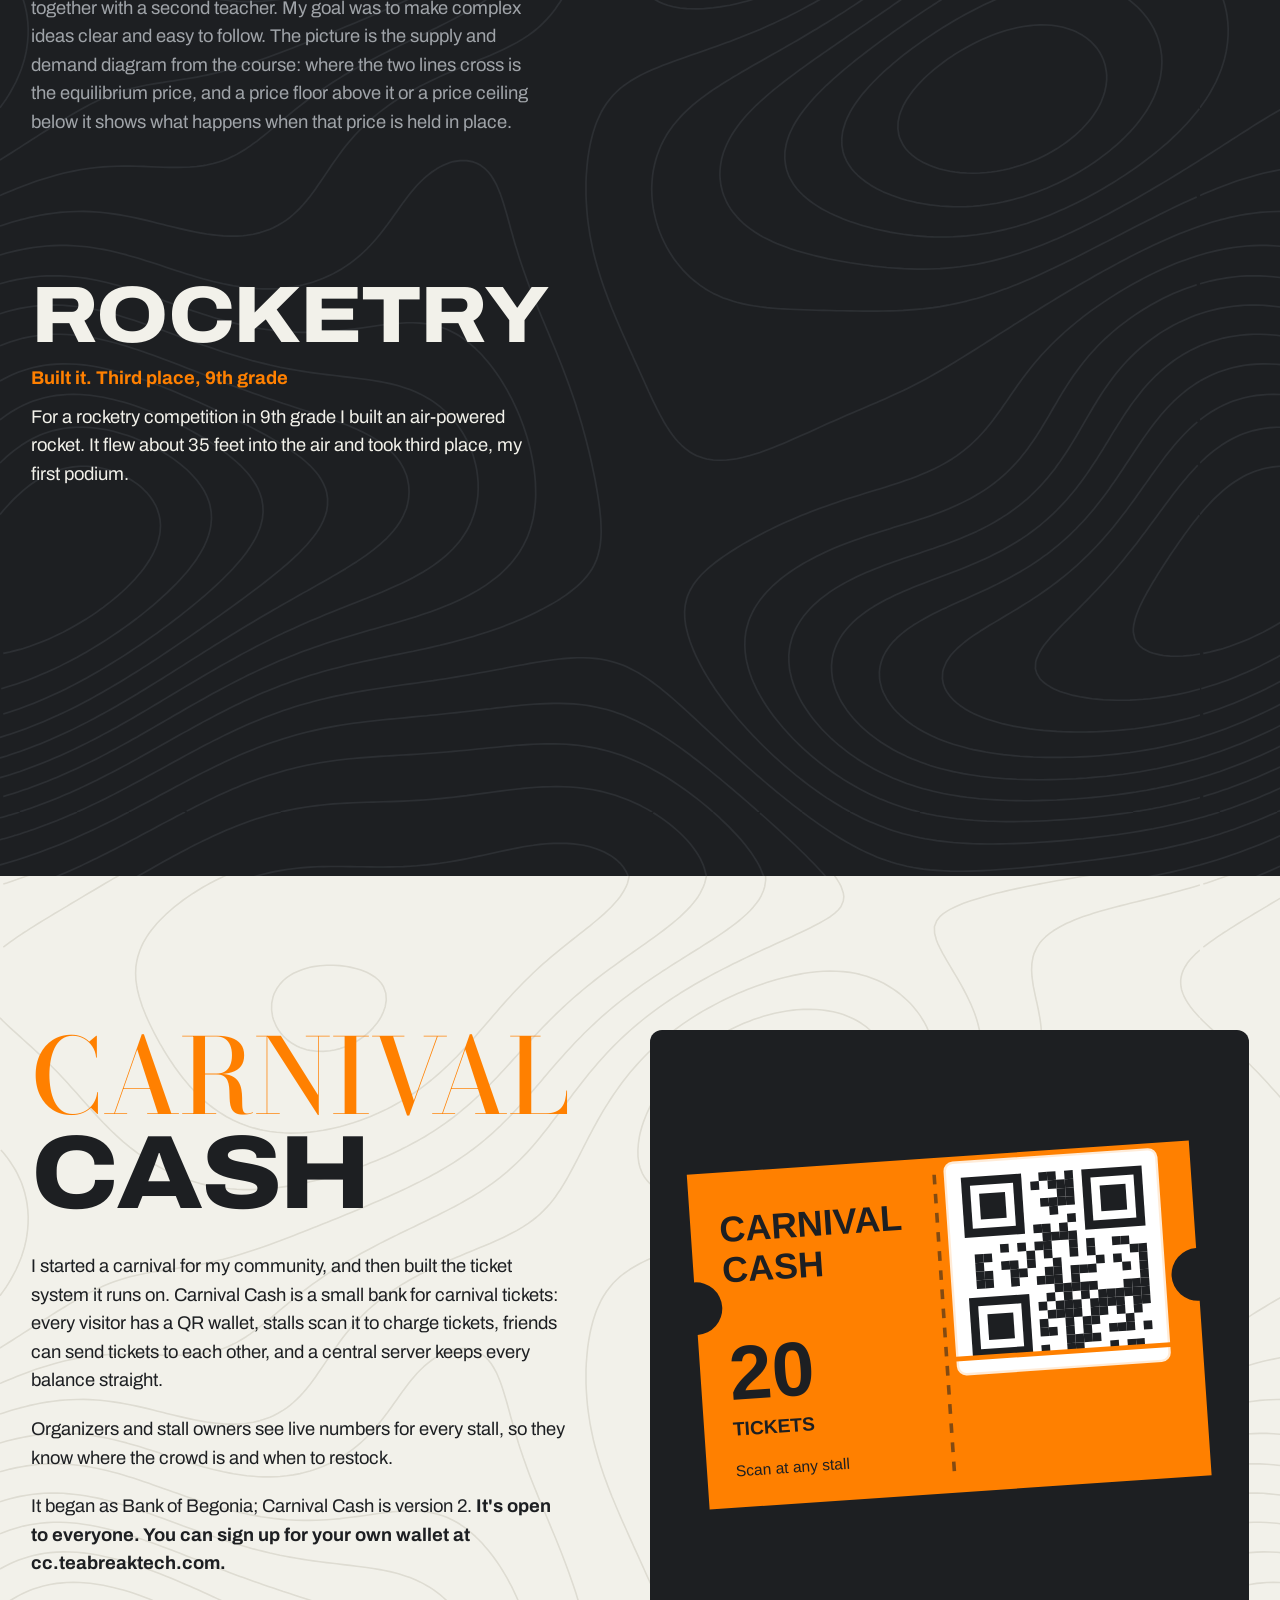
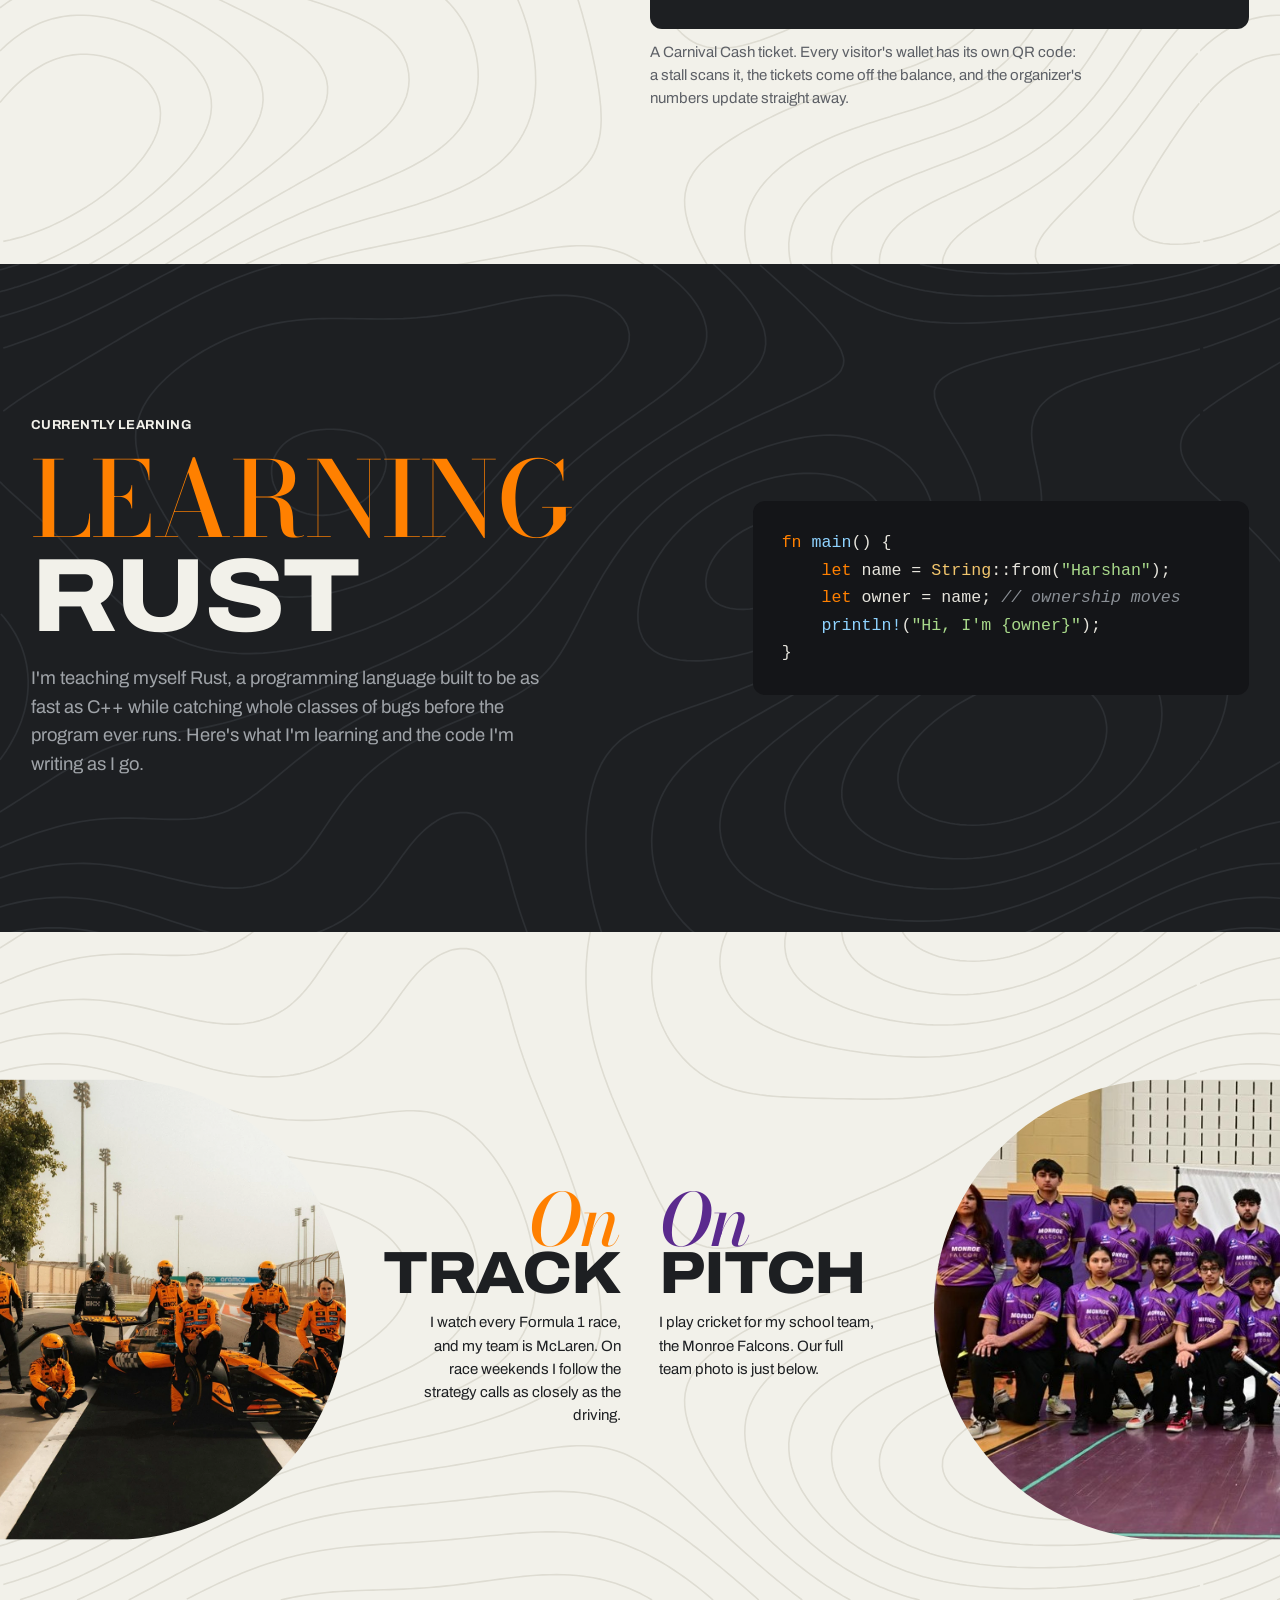
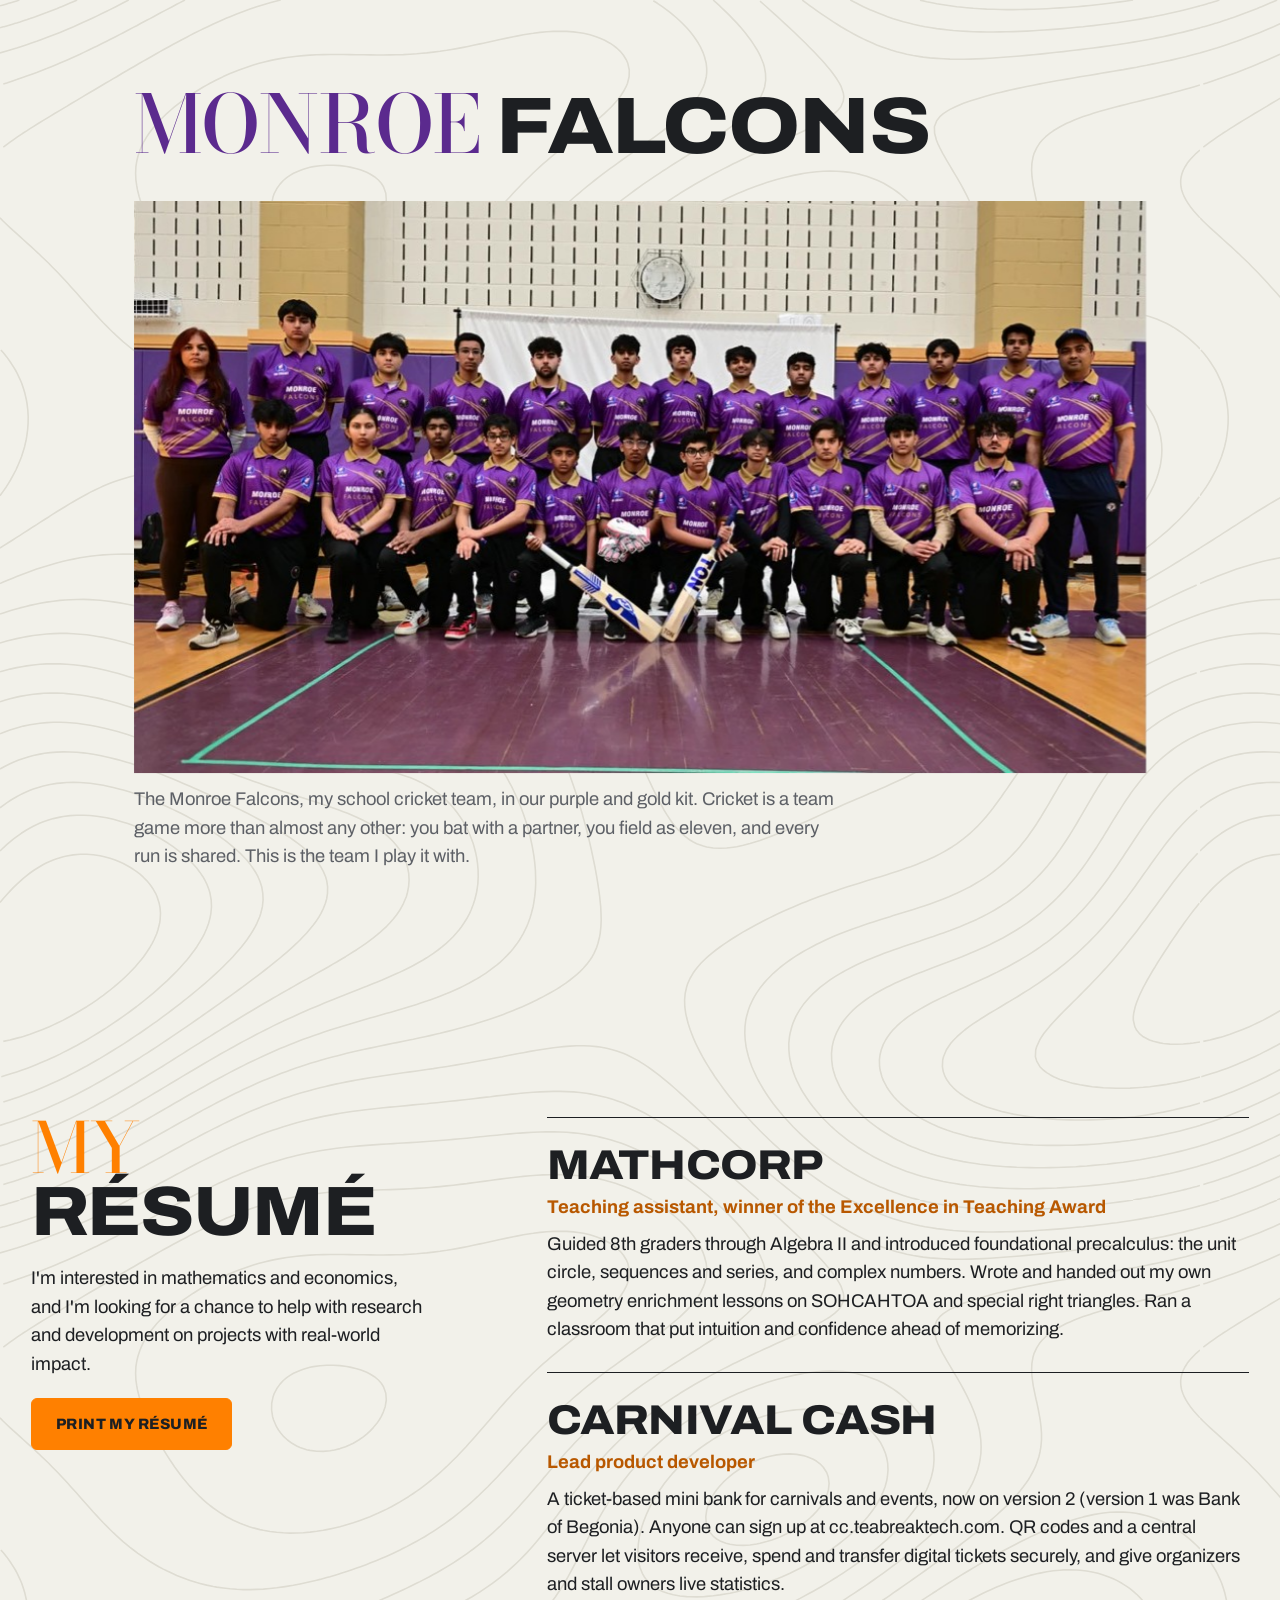
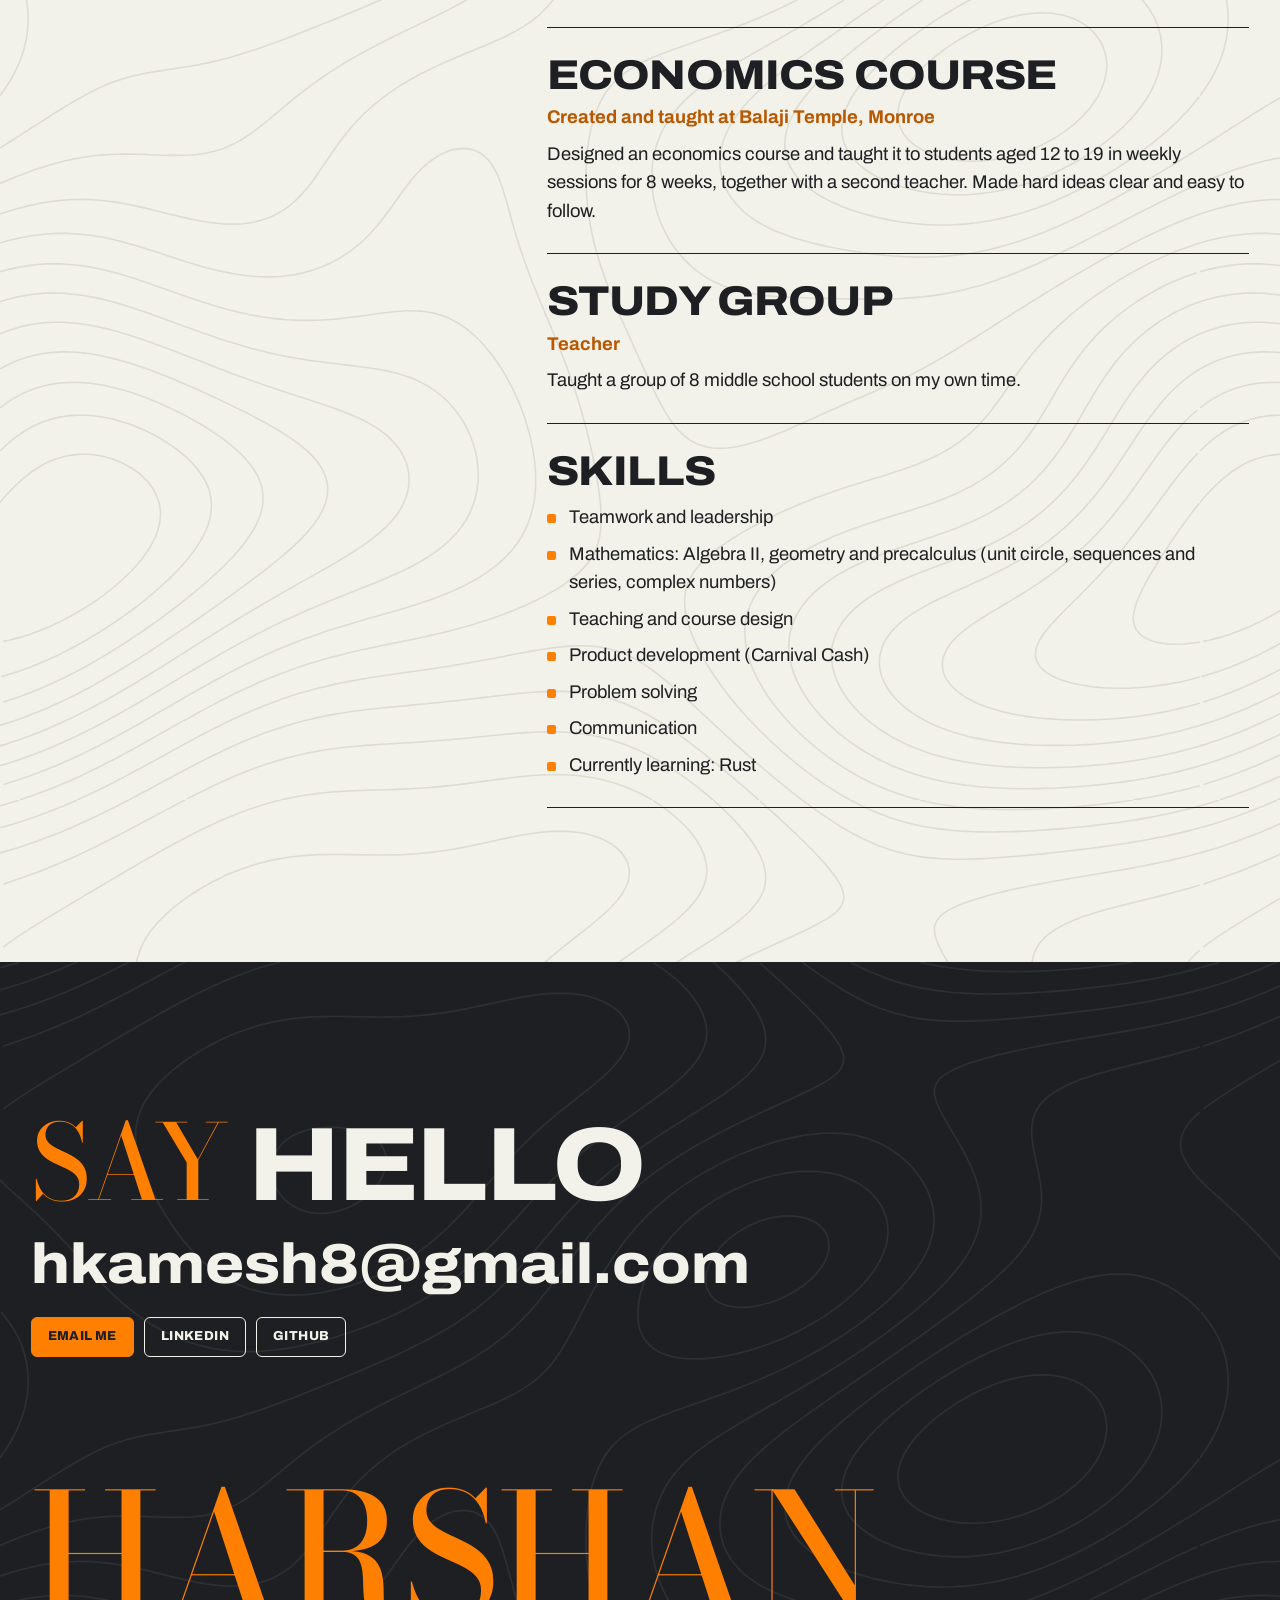
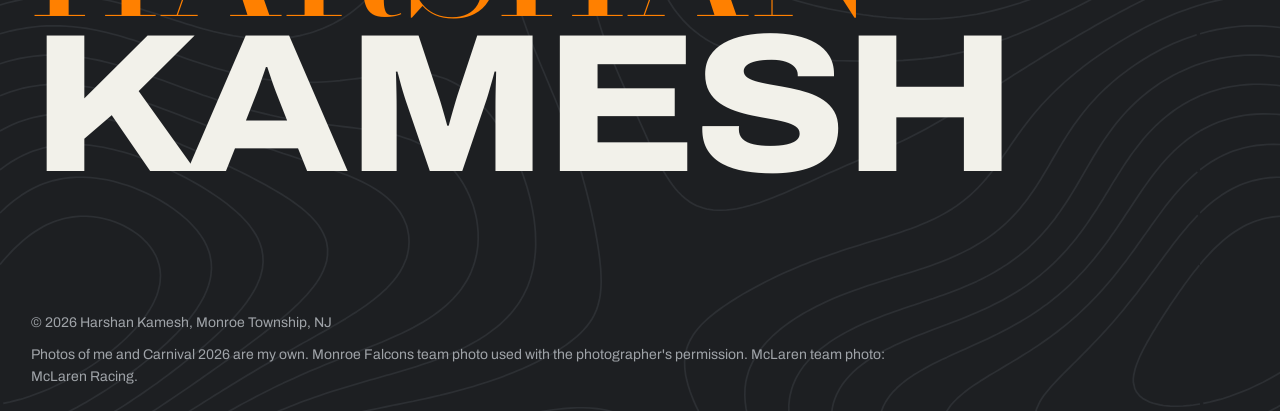
==== commit d76be4b2: "Purple On Pitch, rename the project to Carnival Cash Co-Authored-By: Claude Opus 5.5 <noreply@anthro" ====
--- a/index.html
+++ b/index.html
@@ -4,7 +4,7 @@
   <meta charset="utf-8">
   <meta name="viewport" content="width=device-width, initial-scale=1">
   <title>Harshan Kamesh</title>
-  <meta name="description" content="Harshan Kamesh — student at Monroe Township High School, NJ. Math teacher, builder of the Bank of Begonia, school cricketer and McLaren fan.">
+  <meta name="description" content="Harshan Kamesh — student at Monroe Township High School, NJ. Math teacher, builder of Carnival Cash, school cricketer and McLaren fan.">
   <meta property="og:title" content="Harshan Kamesh">
   <meta property="og:description" content="Awards, projects, sport and résumé.">
   <meta property="og:image" content="assets/harshan.webp">
@@ -132,7 +132,7 @@
         <img src="assets/carnival-2026.jpg" alt="Over a hundred neighbours together on our street in front of the carnival tents" width="1215" height="911" loading="lazy">
         <h2 id="carnival-h" class="carnival-h">Carnival 2026</h2>
       </div>
-      <figcaption>My neighbours on our street for Carnival 2026. I started this carnival for my community, and it has grown into a day that brings the whole neighbourhood out: more than a hundred people turned up for this photo. Every ticket spent at it went through the Bank of Begonia, the system I built to run it.</figcaption>
+      <figcaption>My neighbours on our street for Carnival 2026. I started this carnival for my community, and it has grown into a day that brings the whole neighbourhood out: more than a hundred people turned up for this photo. Every ticket spent at it went through Carnival Cash, the system I built to run it.</figcaption>
     </figure>
 
     <blockquote class="c-quote" data-speed="-0.06">
@@ -155,10 +155,10 @@
           <img class="work-inline" src="assets/carnival-2026.jpg" alt="My neighbours gathered on our street for Carnival 2026" loading="lazy">
         </li>
         <li>
-          <a class="work-name" href="#begonia" data-key="begonia" data-kind="Lead product developer" data-role="I built it">Bank of Begonia</a>
+          <a class="work-name" href="#begonia" data-key="begonia" data-kind="Lead product developer" data-role="I built it">Carnival Cash</a>
           <p class="work-meta">Lead product developer</p>
-          <p class="work-text">A ticket bank for carnivals and events. Visitors get a QR wallet to receive, spend and send digital tickets, and organizers and stall owners see live numbers for every stall. Its second version, Carnival Cash, is open for anyone to sign up.</p>
-          <img class="work-inline" src="assets/begonia-ticket.svg" alt="A papaya Bank of Begonia ticket with a QR code" loading="lazy">
+          <p class="work-text">A ticket bank for carnivals and events. Visitors get a QR wallet to receive, spend and send digital tickets, and organizers and stall owners see live numbers for every stall. It started as Bank of Begonia, and version 2, Carnival Cash, is open for anyone to sign up.</p>
+          <img class="work-inline" src="assets/begonia-ticket.svg" alt="A papaya Carnival Cash ticket with a QR code" loading="lazy">
         </li>
         <li>
           <a class="work-name" href="#r-course" data-key="course" data-kind="Created and taught" data-role="Balaji Temple, Monroe">Economics course</a>
@@ -187,17 +187,17 @@
     </div>
   </section>
 
-  <!-- ============ BANK OF BEGONIA ============ -->
+  <!-- ============ CARNIVAL CASH ============ -->
   <section class="begonia" id="begonia" aria-labelledby="begonia-h">
     <div class="begonia-text">
-      <h2 id="begonia-h" class="title"><span class="serif">Bank of</span> <span class="sans">Begonia</span></h2>
-      <p class="reveal">I started a carnival for my community, and then built the ticket system it runs on. Bank of Begonia is a small bank for carnival tickets: every visitor has a QR wallet, stalls scan it to charge tickets, friends can send tickets to each other, and a central server keeps every balance straight.</p>
+      <h2 id="begonia-h" class="title"><span class="serif">Carnival</span> <span class="sans">Cash</span></h2>
+      <p class="reveal">I started a carnival for my community, and then built the ticket system it runs on. Carnival Cash is a small bank for carnival tickets: every visitor has a QR wallet, stalls scan it to charge tickets, friends can send tickets to each other, and a central server keeps every balance straight.</p>
       <p class="reveal">Organizers and stall owners see live numbers for every stall, so they know where the crowd is and when to restock.</p>
-      <p class="reveal"><strong>Version 2 is called Carnival Cash, and it's open to everyone. You can sign up for your own wallet at cc.teabreaktech.com.</strong></p>
+      <p class="reveal">It began as Bank of Begonia; Carnival Cash is version 2. <strong>It's open to everyone. You can sign up for your own wallet at cc.teabreaktech.com.</strong></p>
     </div>
     <figure class="begonia-pic reveal">
-      <img src="assets/begonia-ticket.svg" alt="A papaya Bank of Begonia carnival ticket with a QR code being scanned" width="500" height="500" loading="lazy">
-      <figcaption>A Bank of Begonia ticket. Every visitor's wallet has its own QR code: a stall scans it, the tickets come off the balance, and the organizer's numbers update straight away.</figcaption>
+      <img src="assets/begonia-ticket.svg" alt="A papaya Carnival Cash ticket with a QR code being scanned" width="500" height="500" loading="lazy">
+      <figcaption>A Carnival Cash ticket. Every visitor's wallet has its own QR code: a stall scans it, the tickets come off the balance, and the organizer's numbers update straight away.</figcaption>
     </figure>
   </section>
 
@@ -226,7 +226,7 @@
         <p>I watch every Formula 1 race, and my team is McLaren. On race weekends I follow the strategy calls as closely as the driving.</p>
       </div>
       <div class="split-col">
-        <p class="split-word"><span class="serif">On</span><span class="sans">Pitch</span></p>
+        <p class="split-word"><span class="serif school">On</span><span class="sans">Pitch</span></p>
         <p>I play cricket for my school team, the Monroe Falcons. Our full team photo is just below.</p>
       </div>
     </div>
@@ -257,9 +257,9 @@
         <p>Guided 8th graders through Algebra II and introduced foundational precalculus: the unit circle, sequences and series, and complex numbers. Wrote and handed out my own geometry enrichment lessons on SOHCAHTOA and special right triangles. Ran a classroom that put intuition and confidence ahead of memorizing.</p>
       </li>
       <li class="job reveal" id="r-begonia">
-        <h3>Bank of Begonia</h3>
+        <h3>Carnival Cash</h3>
         <p class="job-role">Lead product developer</p>
-        <p>A ticket-based mini bank for carnivals and events, now on version 2 as Carnival Cash, which anyone can sign up for at cc.teabreaktech.com. QR codes and a central server let visitors receive, spend and transfer digital tickets securely, and give organizers and stall owners live statistics.</p>
+        <p>A ticket-based mini bank for carnivals and events, now on version 2 (version 1 was Bank of Begonia). Anyone can sign up at cc.teabreaktech.com. QR codes and a central server let visitors receive, spend and transfer digital tickets securely, and give organizers and stall owners live statistics.</p>
       </li>
       <li class="job reveal" id="r-course">
         <h3>Economics course</h3>
@@ -277,7 +277,7 @@
           <li>Teamwork and leadership</li>
           <li>Mathematics: Algebra II, geometry and precalculus (unit circle, sequences and series, complex numbers)</li>
           <li>Teaching and course design</li>
-          <li>Product development (Bank of Begonia)</li>
+          <li>Product development (Carnival Cash)</li>
           <li>Problem solving</li>
           <li>Communication</li>
           <li>Currently learning: Rust</li>
--- a/styles.css
+++ b/styles.css
@@ -278,7 +278,7 @@
 .team { padding: 0 var(--m) calc(var(--section) * .6); display: grid; grid-template-columns: repeat(12, minmax(0, 1fr)); column-gap: var(--gap); }
 .team-pic { grid-column: 2 / span 10; }
 .team-pic img { width: 100%; aspect-ratio: 1001 / 566; object-fit: cover; }
-.team-h .school { color: #5b2a8e; } /* Monroe Township school purple */
+.team-h .school, .split-word .school { color: #5b2a8e; } /* Monroe Township school purple */
 .team-h { margin-bottom: clamp(20px, 3vw, 40px); font-size: clamp(2.75rem, 1rem + 5vw, 7rem); }
 .team-pic figcaption { margin-top: 12px; max-width: 64ch; color: var(--muted); }
 @media (max-width: 700px) { .team-pic { grid-column: 1 / -1; } }
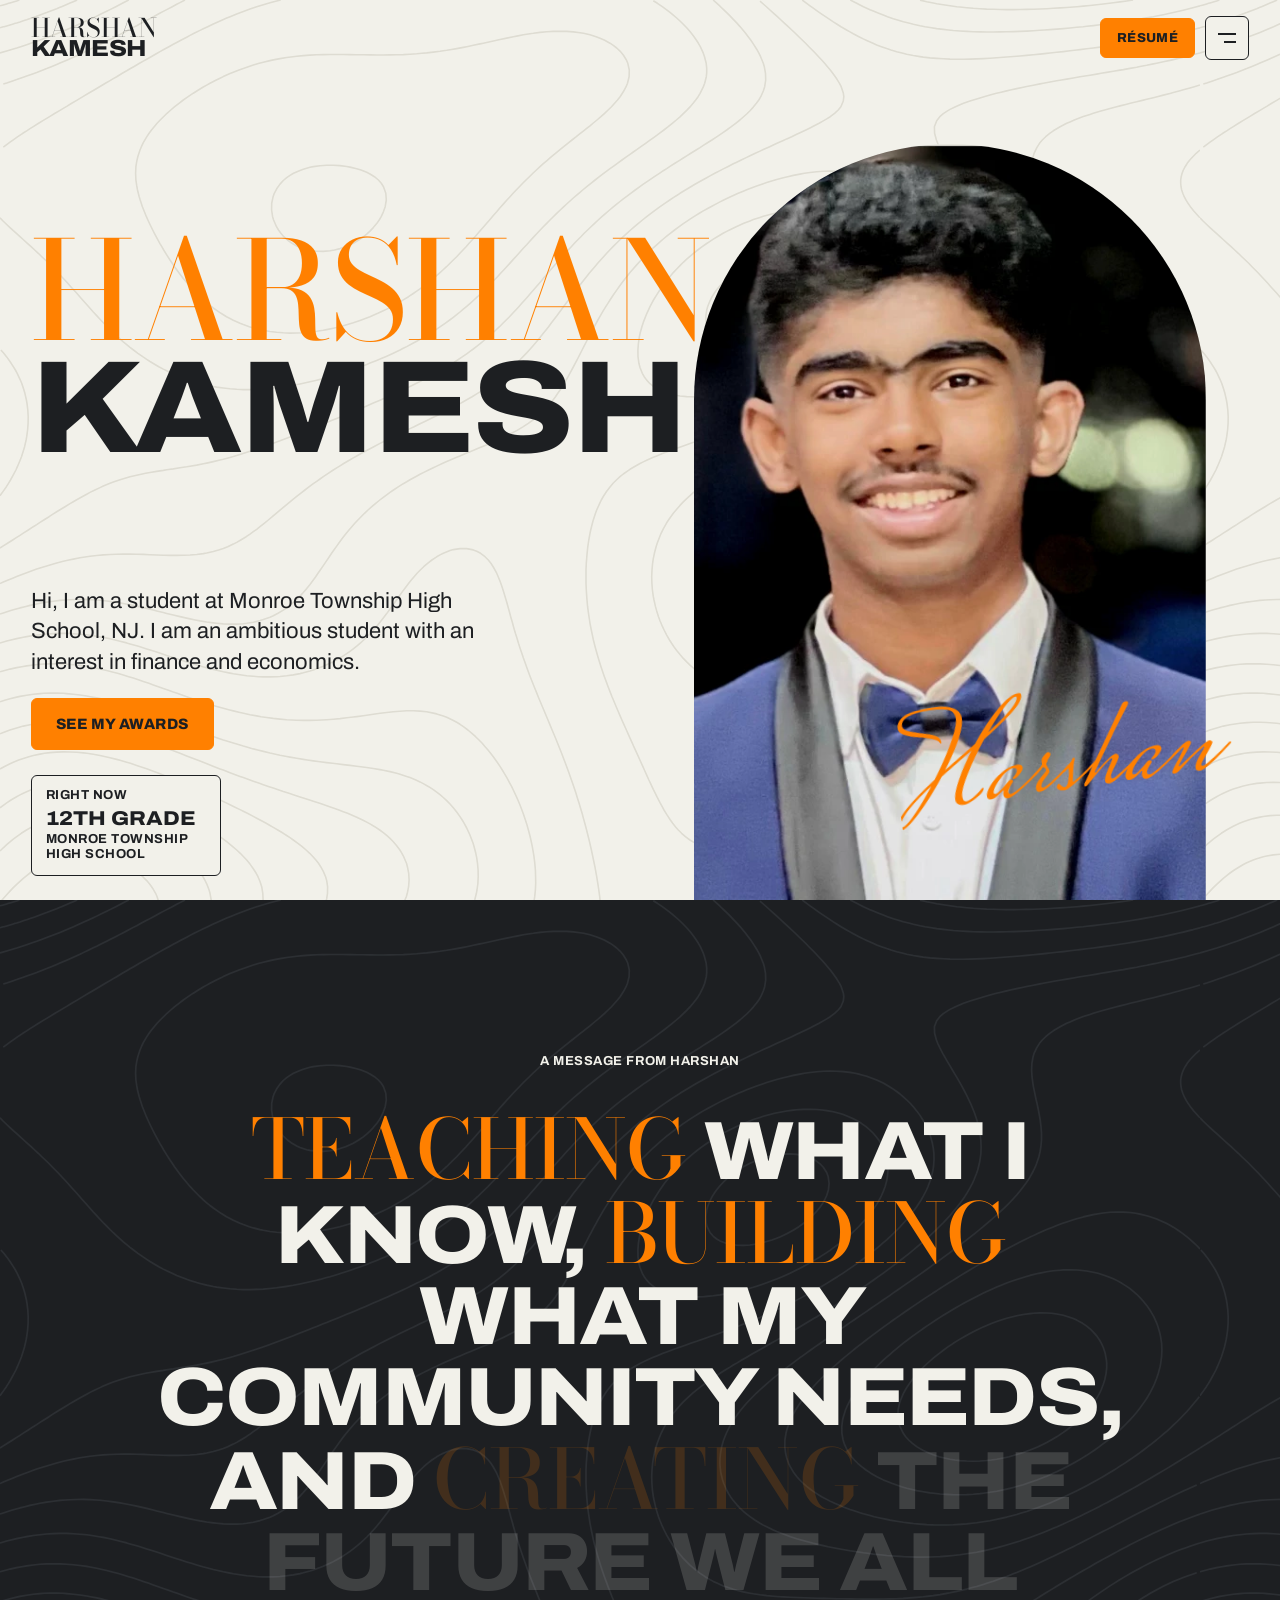
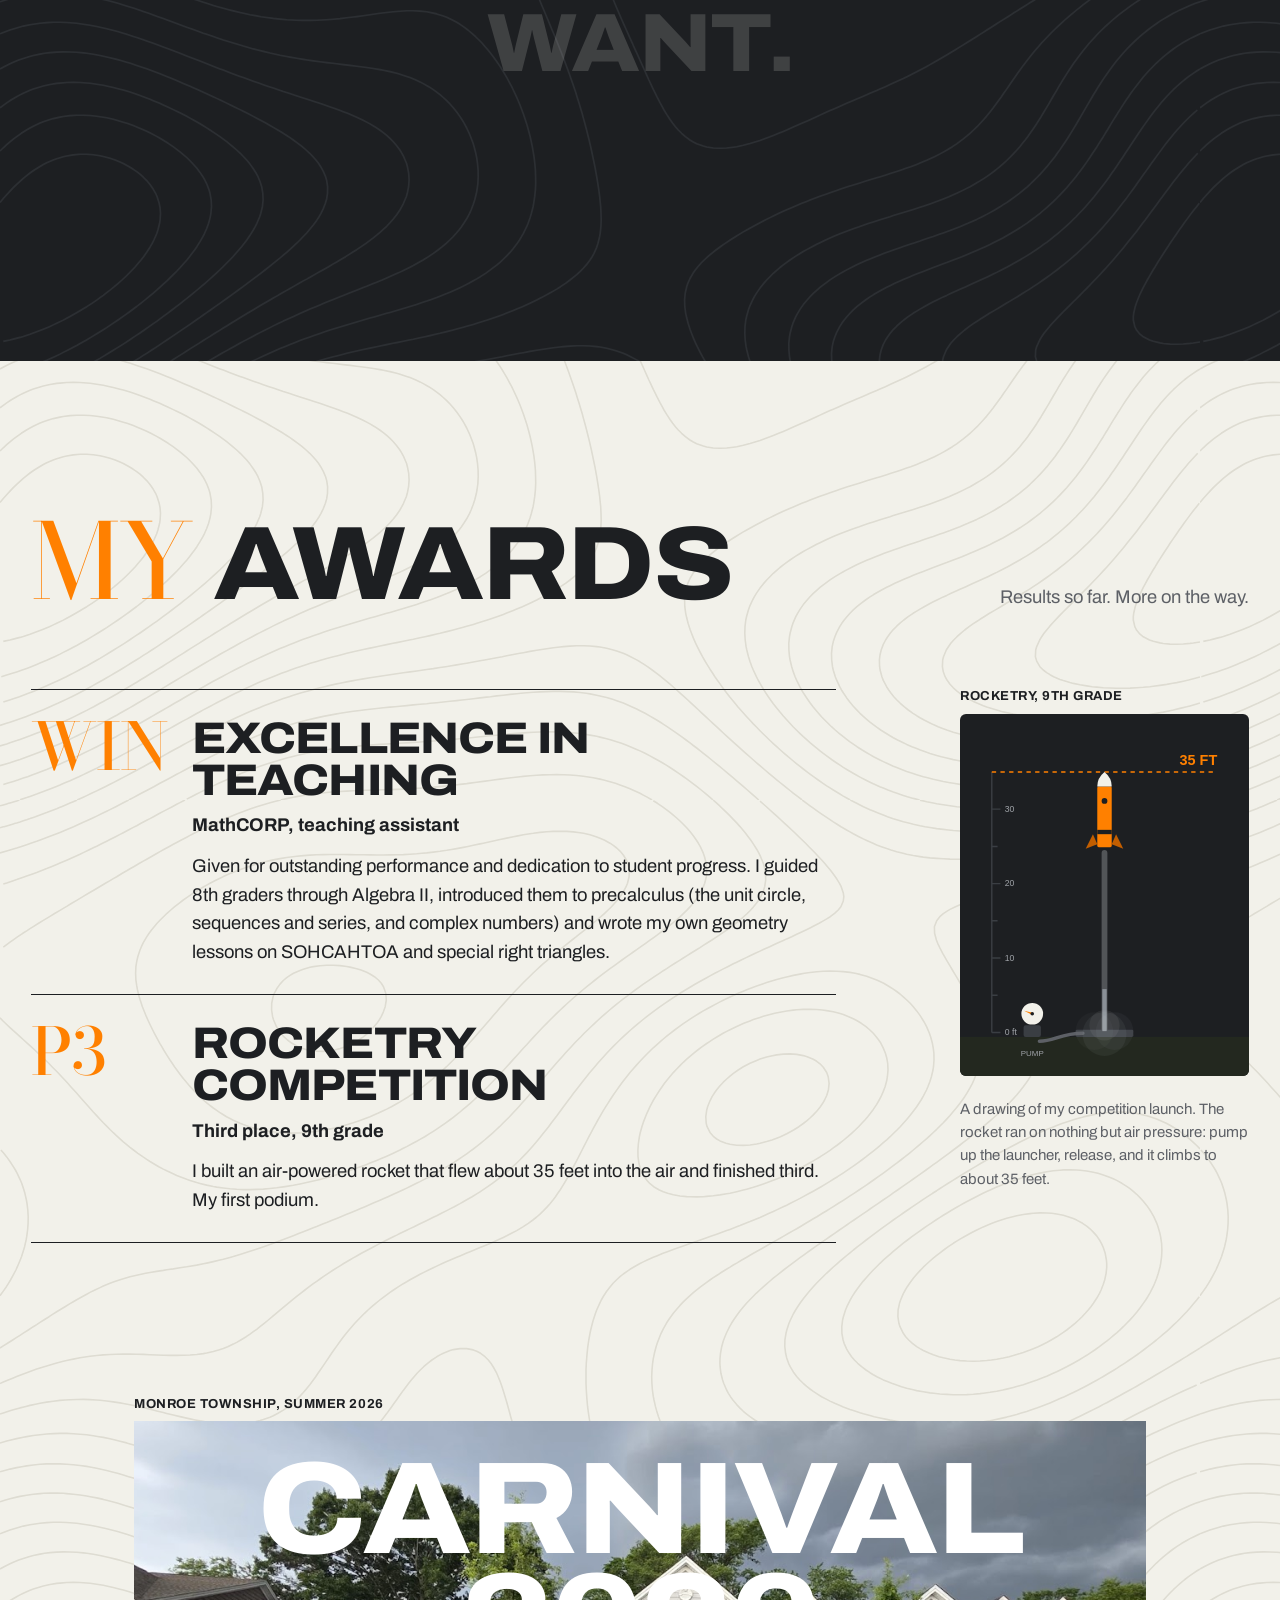
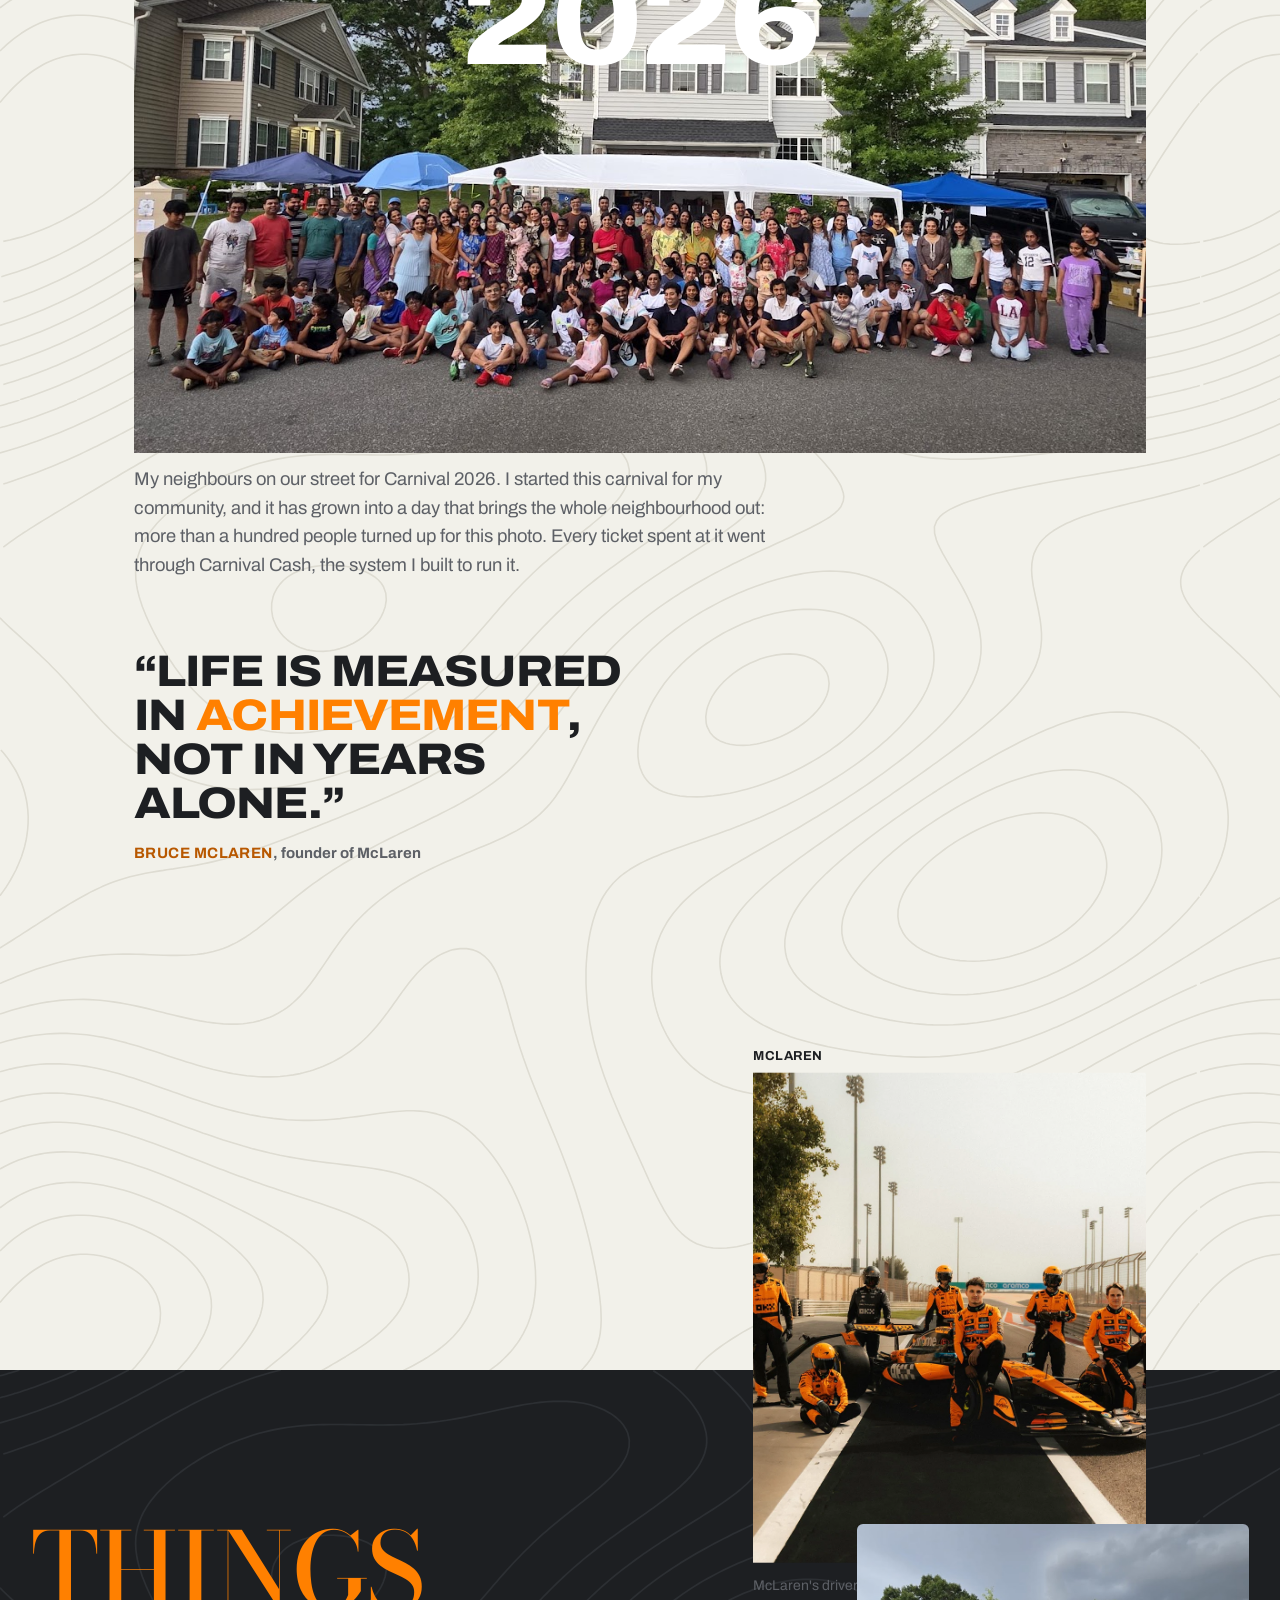
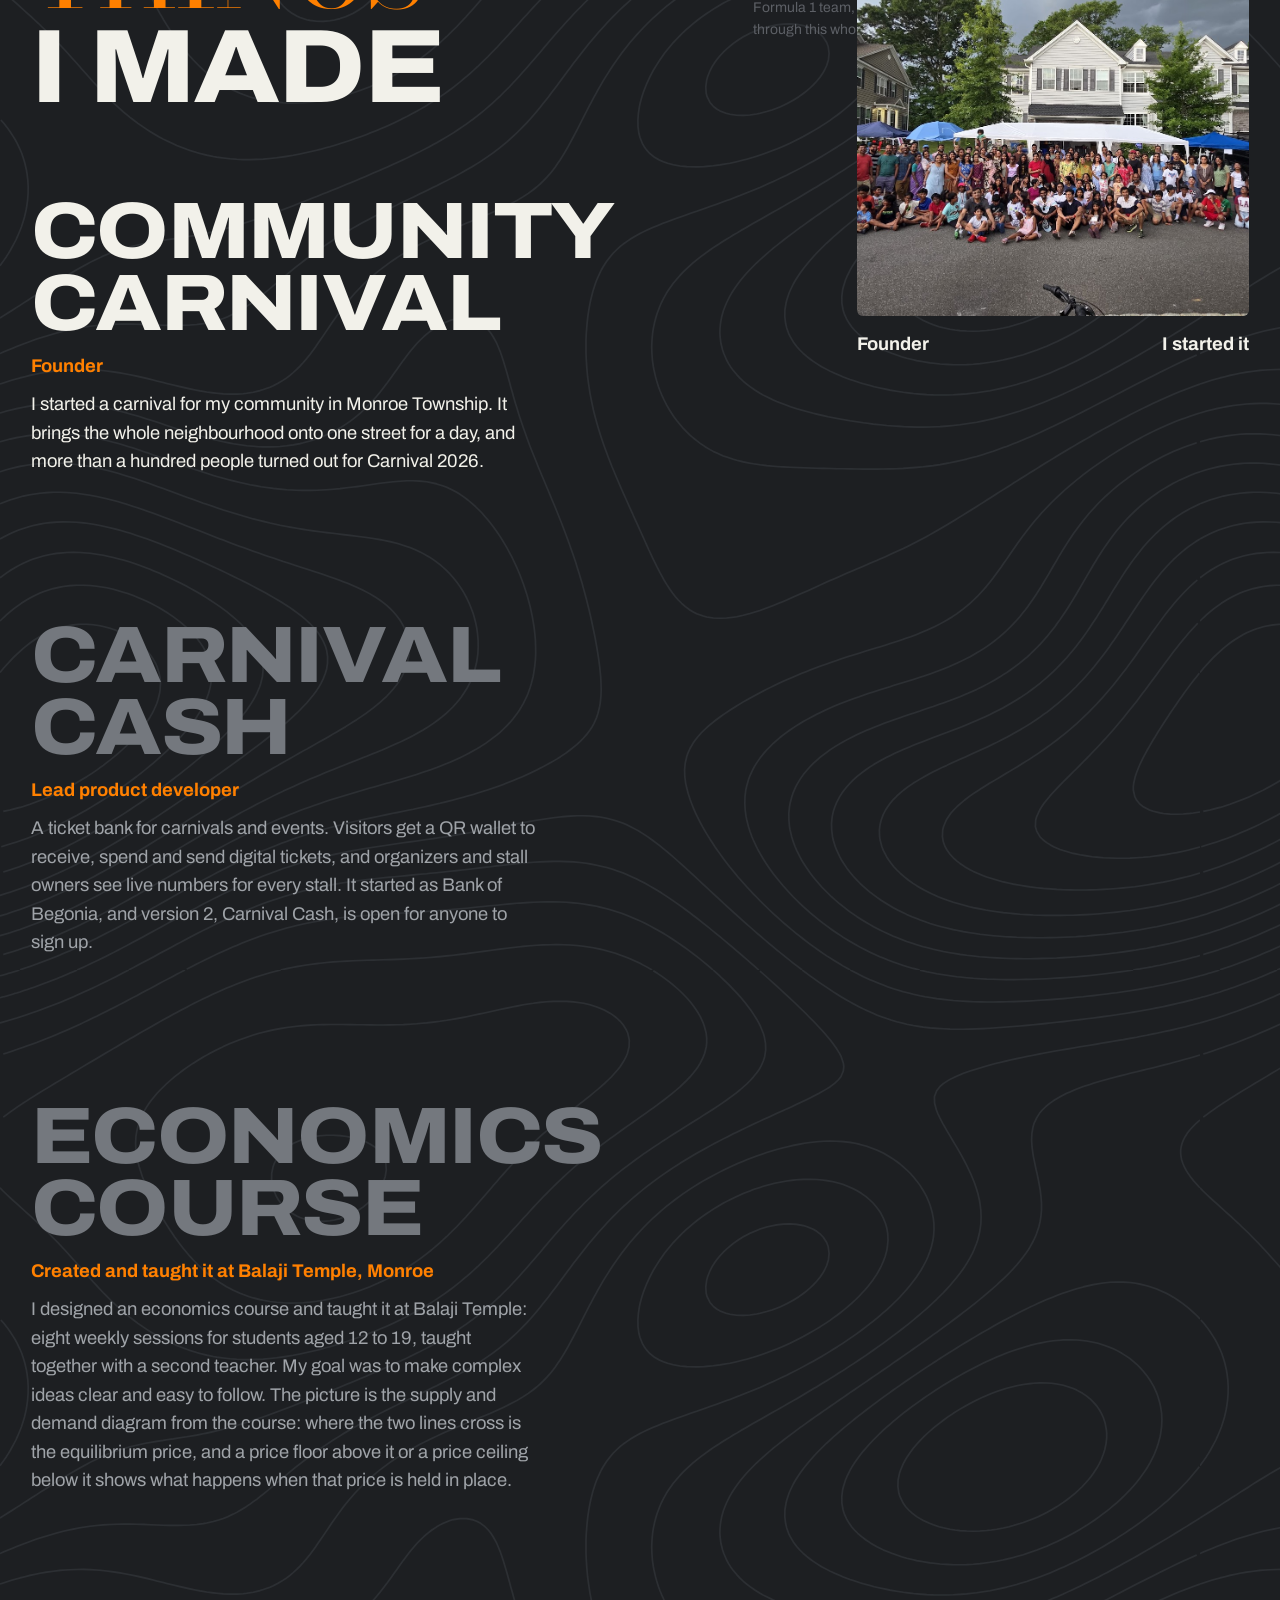
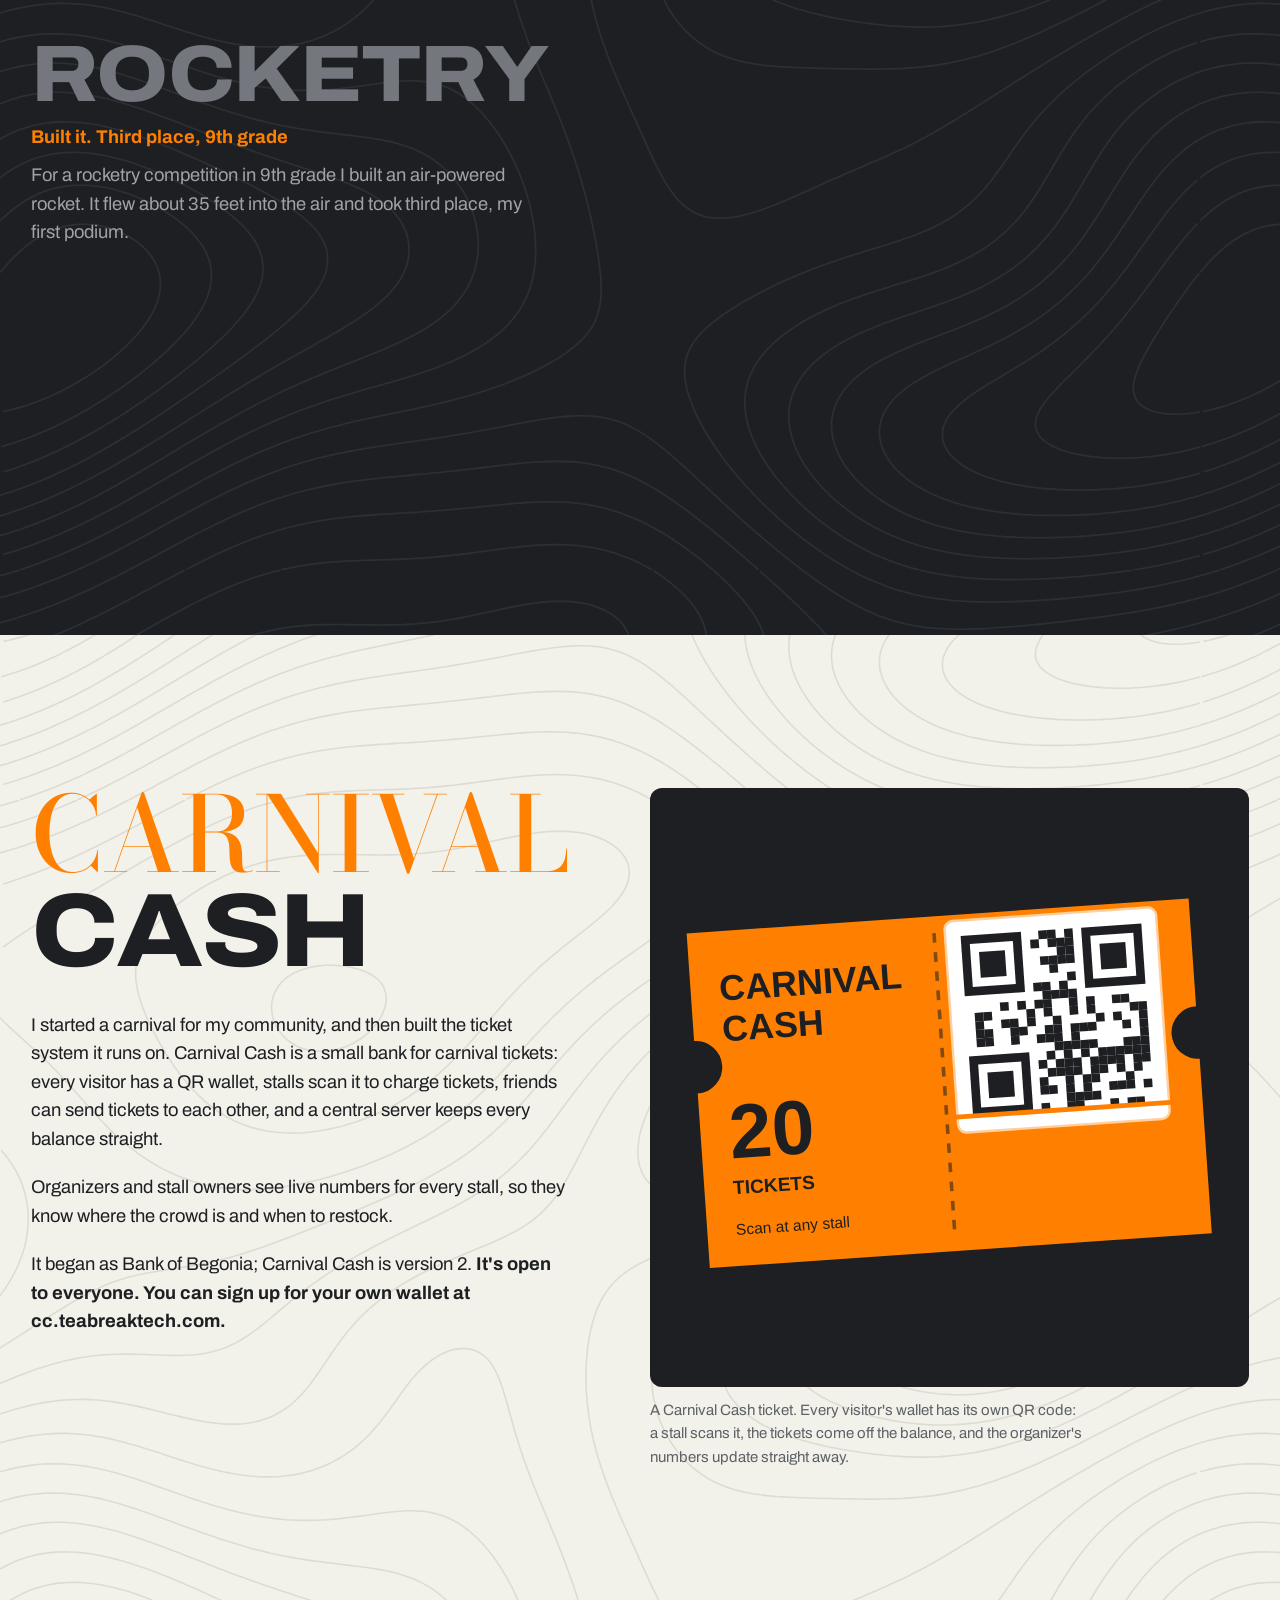
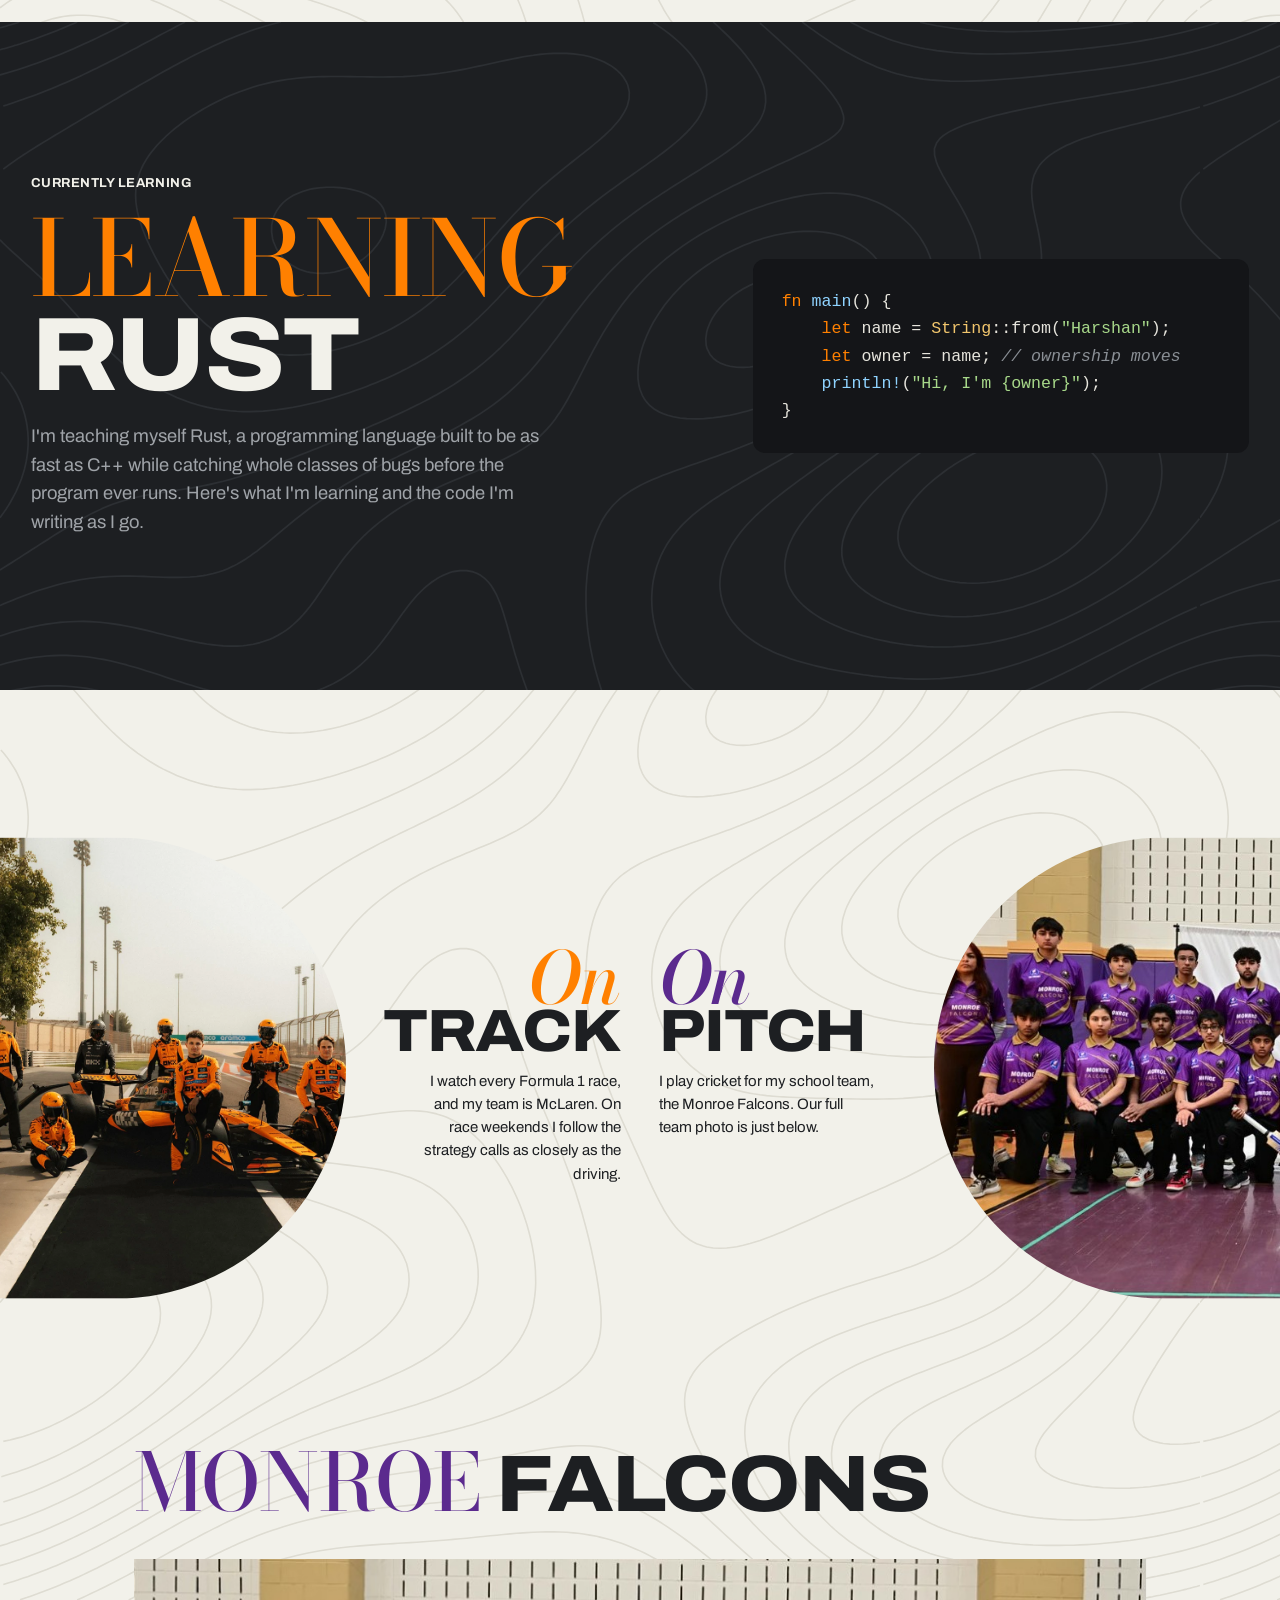
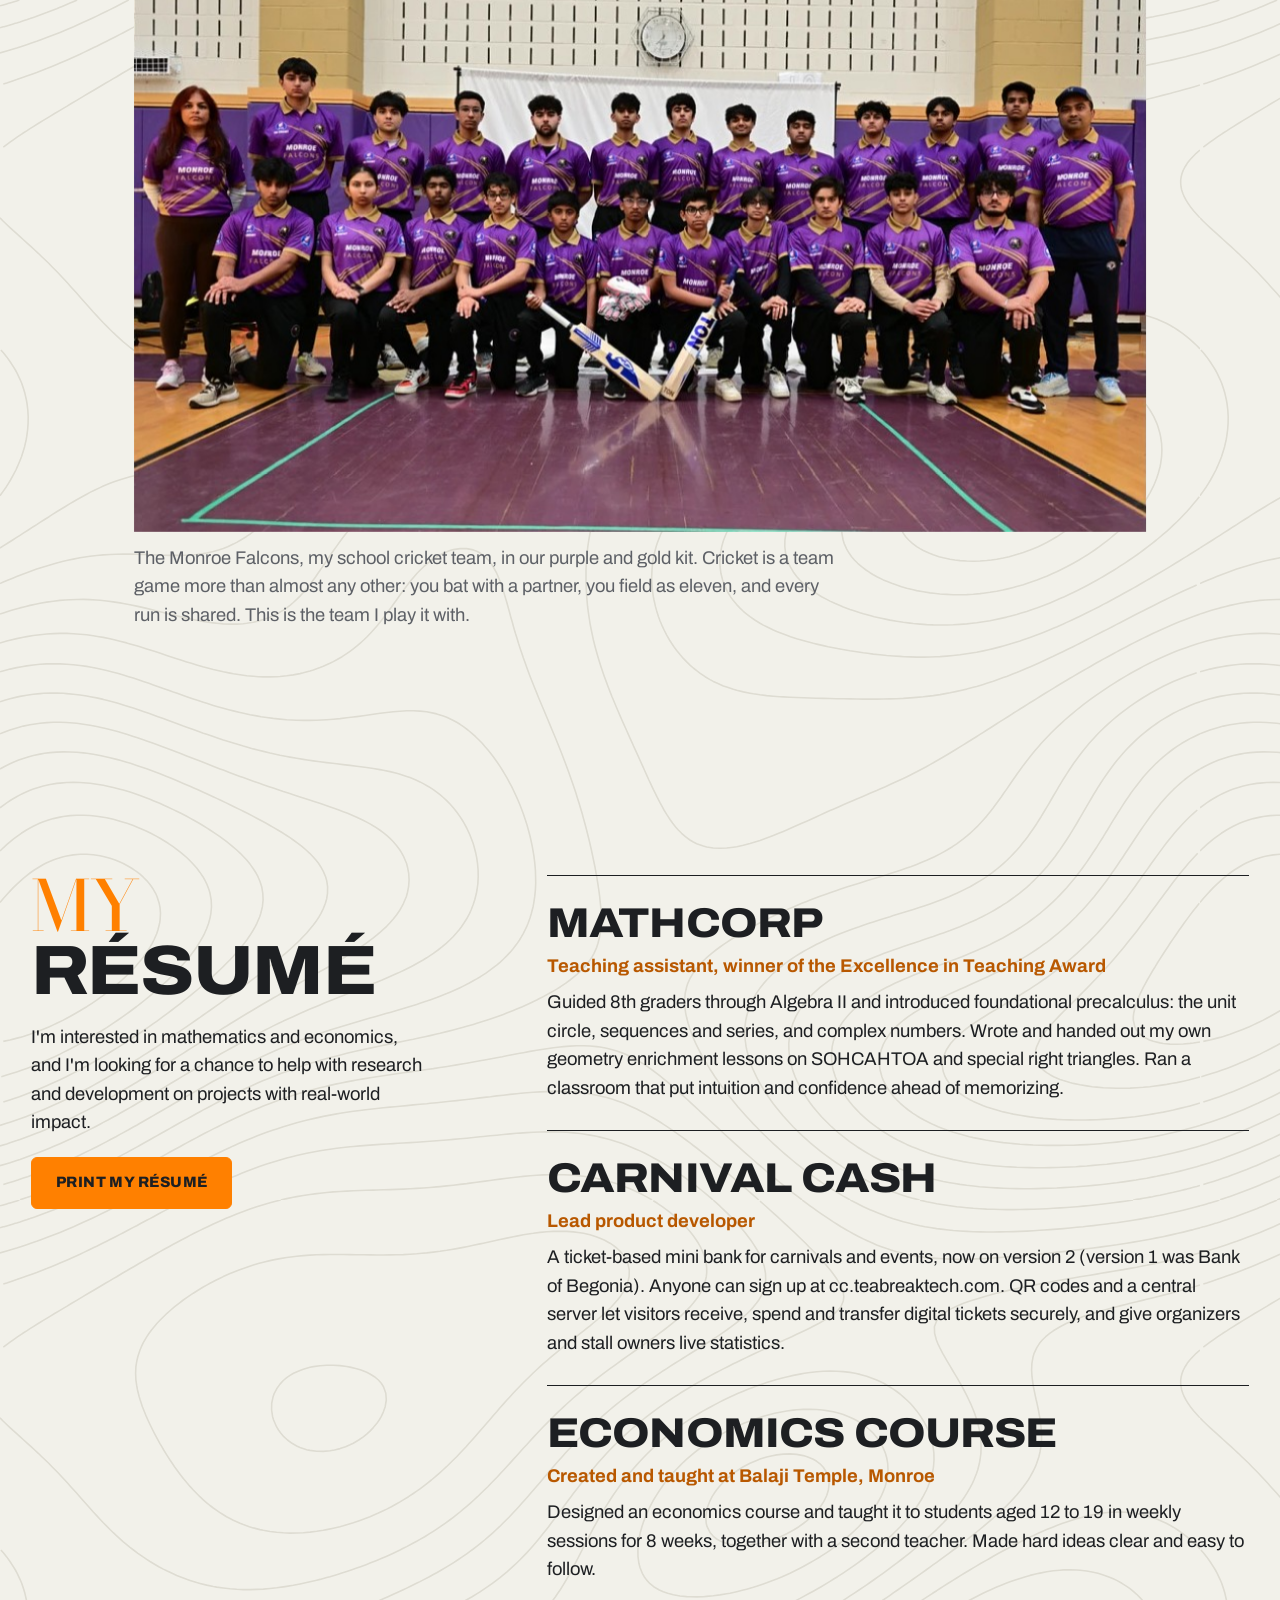
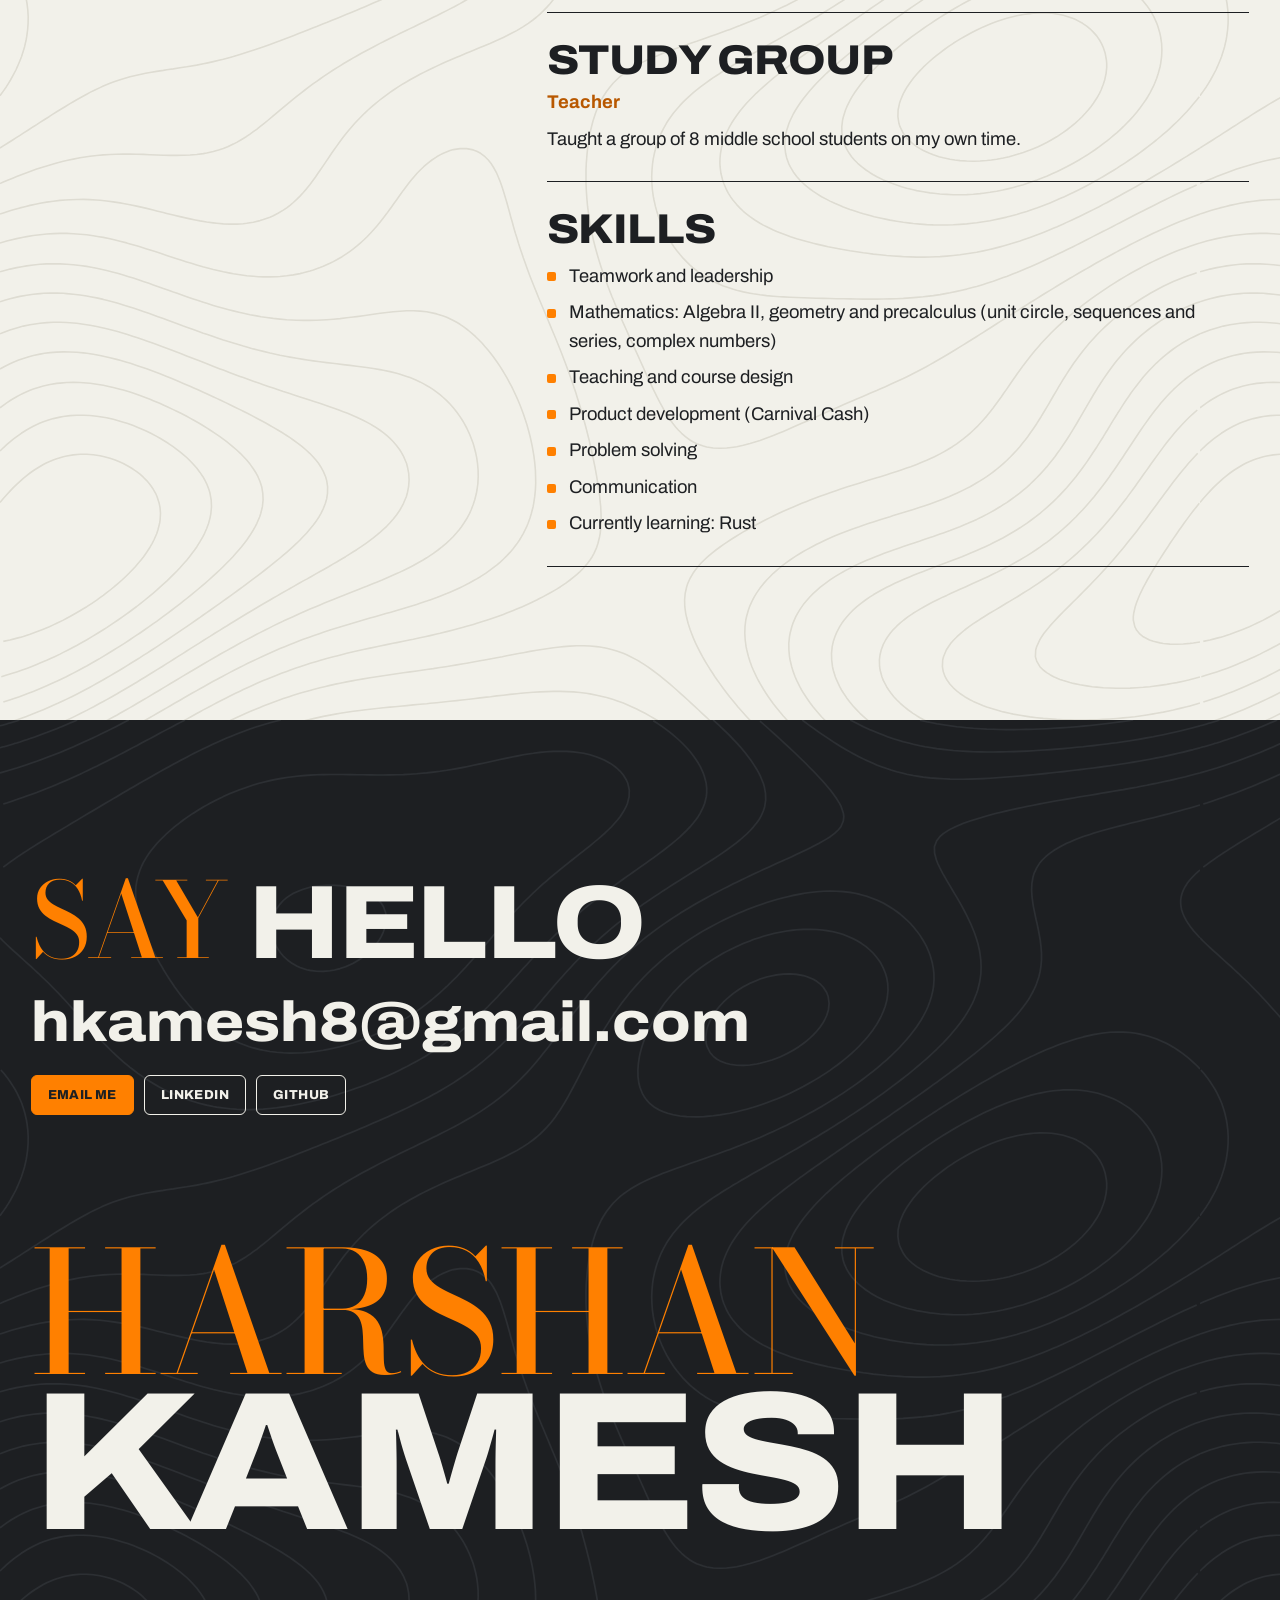
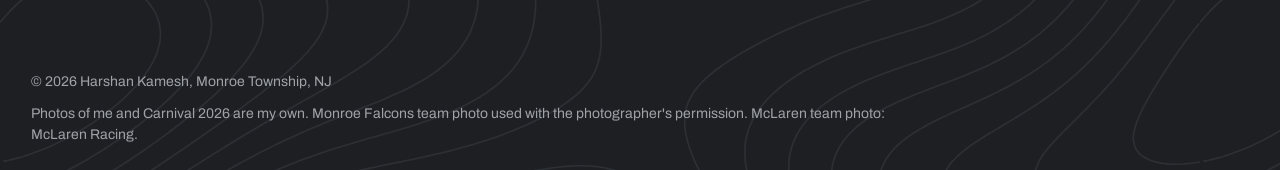
==== commit 56a8fd6f: "Remove the certifications section Co-Authored-By: Claude Opus 5.5 <noreply@anthropic.com>" ====
--- a/index.html
+++ b/index.html
@@ -116,12 +116,6 @@
       </figure>
     </div>
 
-    <h3 class="certs-h"><span class="serif">My</span> <span class="sans">Certifications</span></h3>
-    <!-- To add a certification, delete the "on their way" line and copy the <li> template. -->
-    <ul class="certs">
-      <li class="certs-empty">Certifications are on their way to this page.</li>
-      <!-- <li><span class="cert-name">Certification name</span><span class="cert-by">Issuer, year</span></li> -->
-    </ul>
   </section>
 
   <!-- ============ CARNIVAL 2026 + COLLAGE ============ -->
--- a/styles.css
+++ b/styles.css
@@ -191,13 +191,6 @@
 .award p:last-child { max-width: 60ch; }
 .rocket-card { grid-column: 10 / -1; display: grid; gap: 10px; position: sticky; top: 90px; }
 .rocket-card img { width: 100%; aspect-ratio: 4 / 5; border-radius: var(--radius); }
-.certs-h { font-size: clamp(2rem, 1rem + 3vw, 4rem); line-height: .95; margin-top: clamp(64px, 8vw, 120px); }
-.certs-h .serif { color: var(--papaya); }
-.certs { margin-top: 20px; }
-.certs li { display: flex; justify-content: space-between; gap: 16px; padding: 18px 0; border-top: 1.5px solid var(--ink); }
-.certs li:last-child { border-bottom: 1.5px solid var(--ink); }
-.certs .cert-name { font-weight: 700; }
-.certs .cert-by, .certs .certs-empty { color: var(--muted); }
 
 /* ============ Collage ============ */
 .collage {
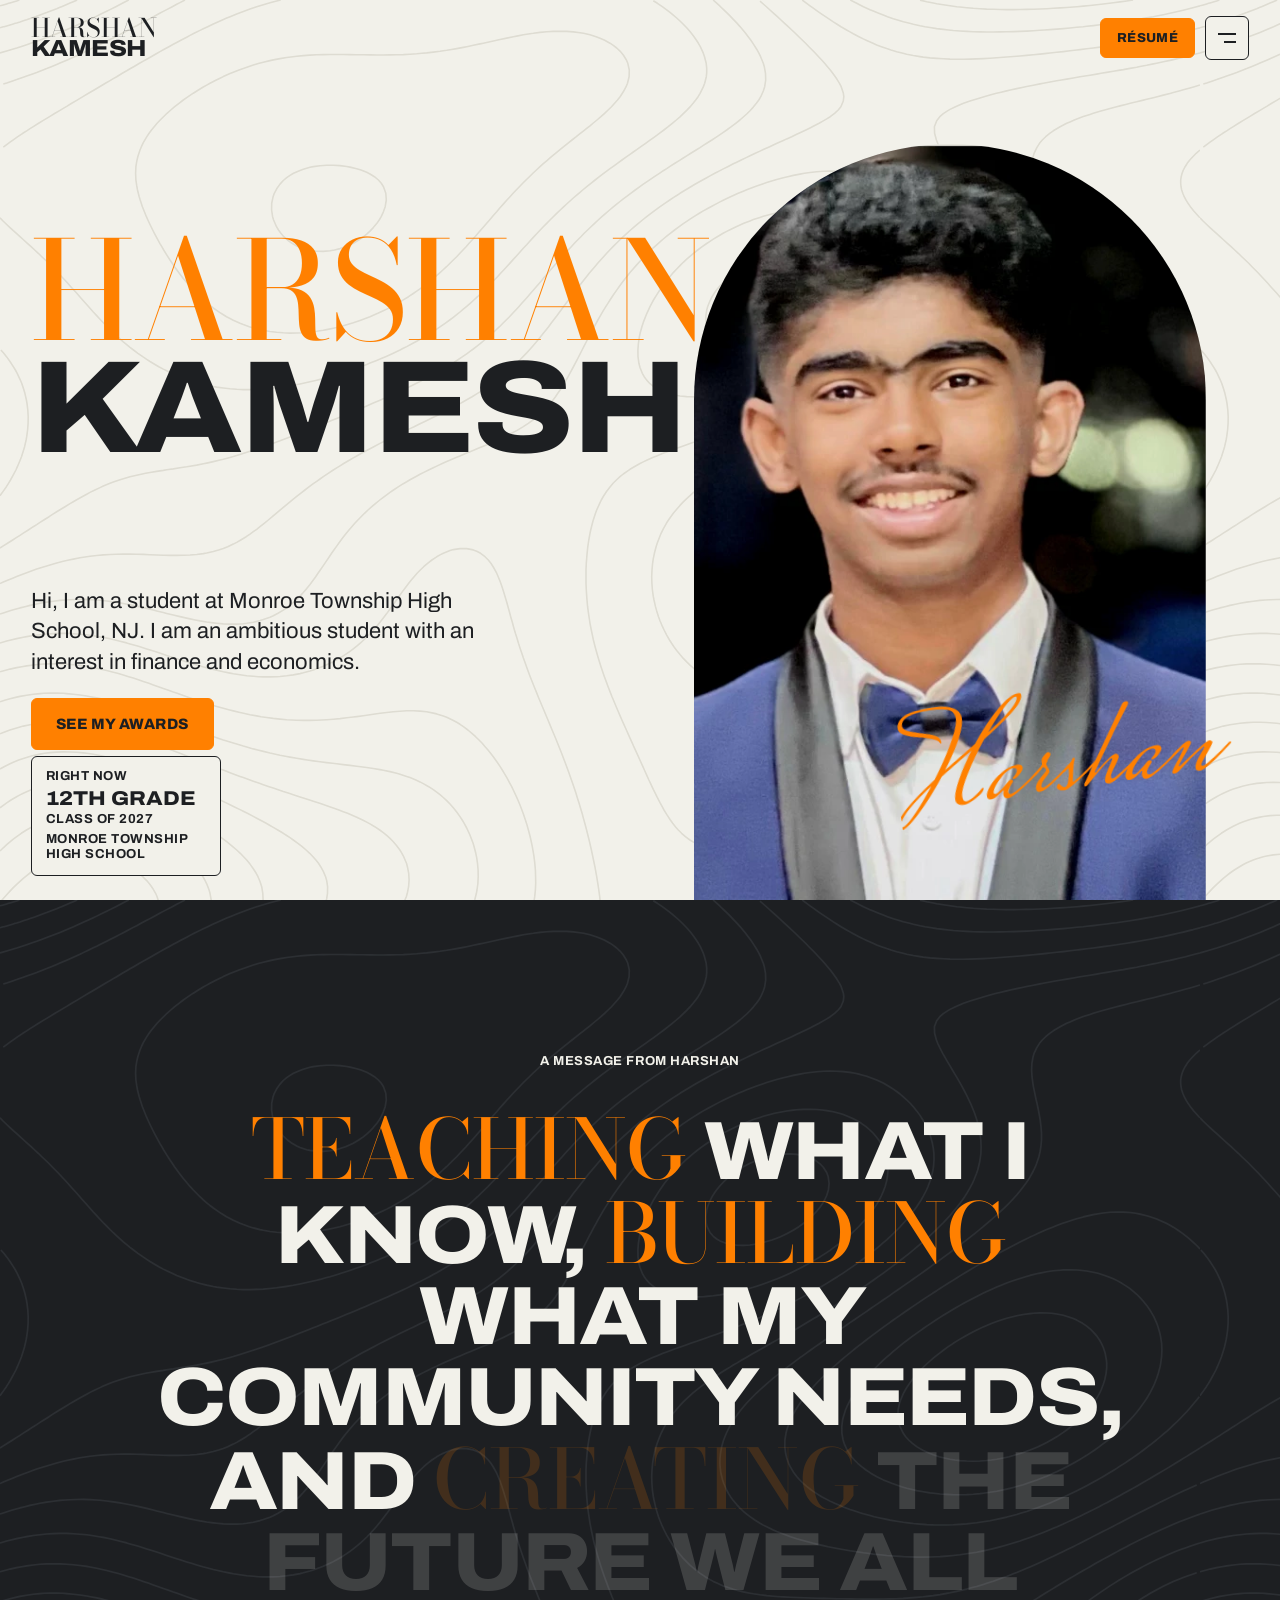
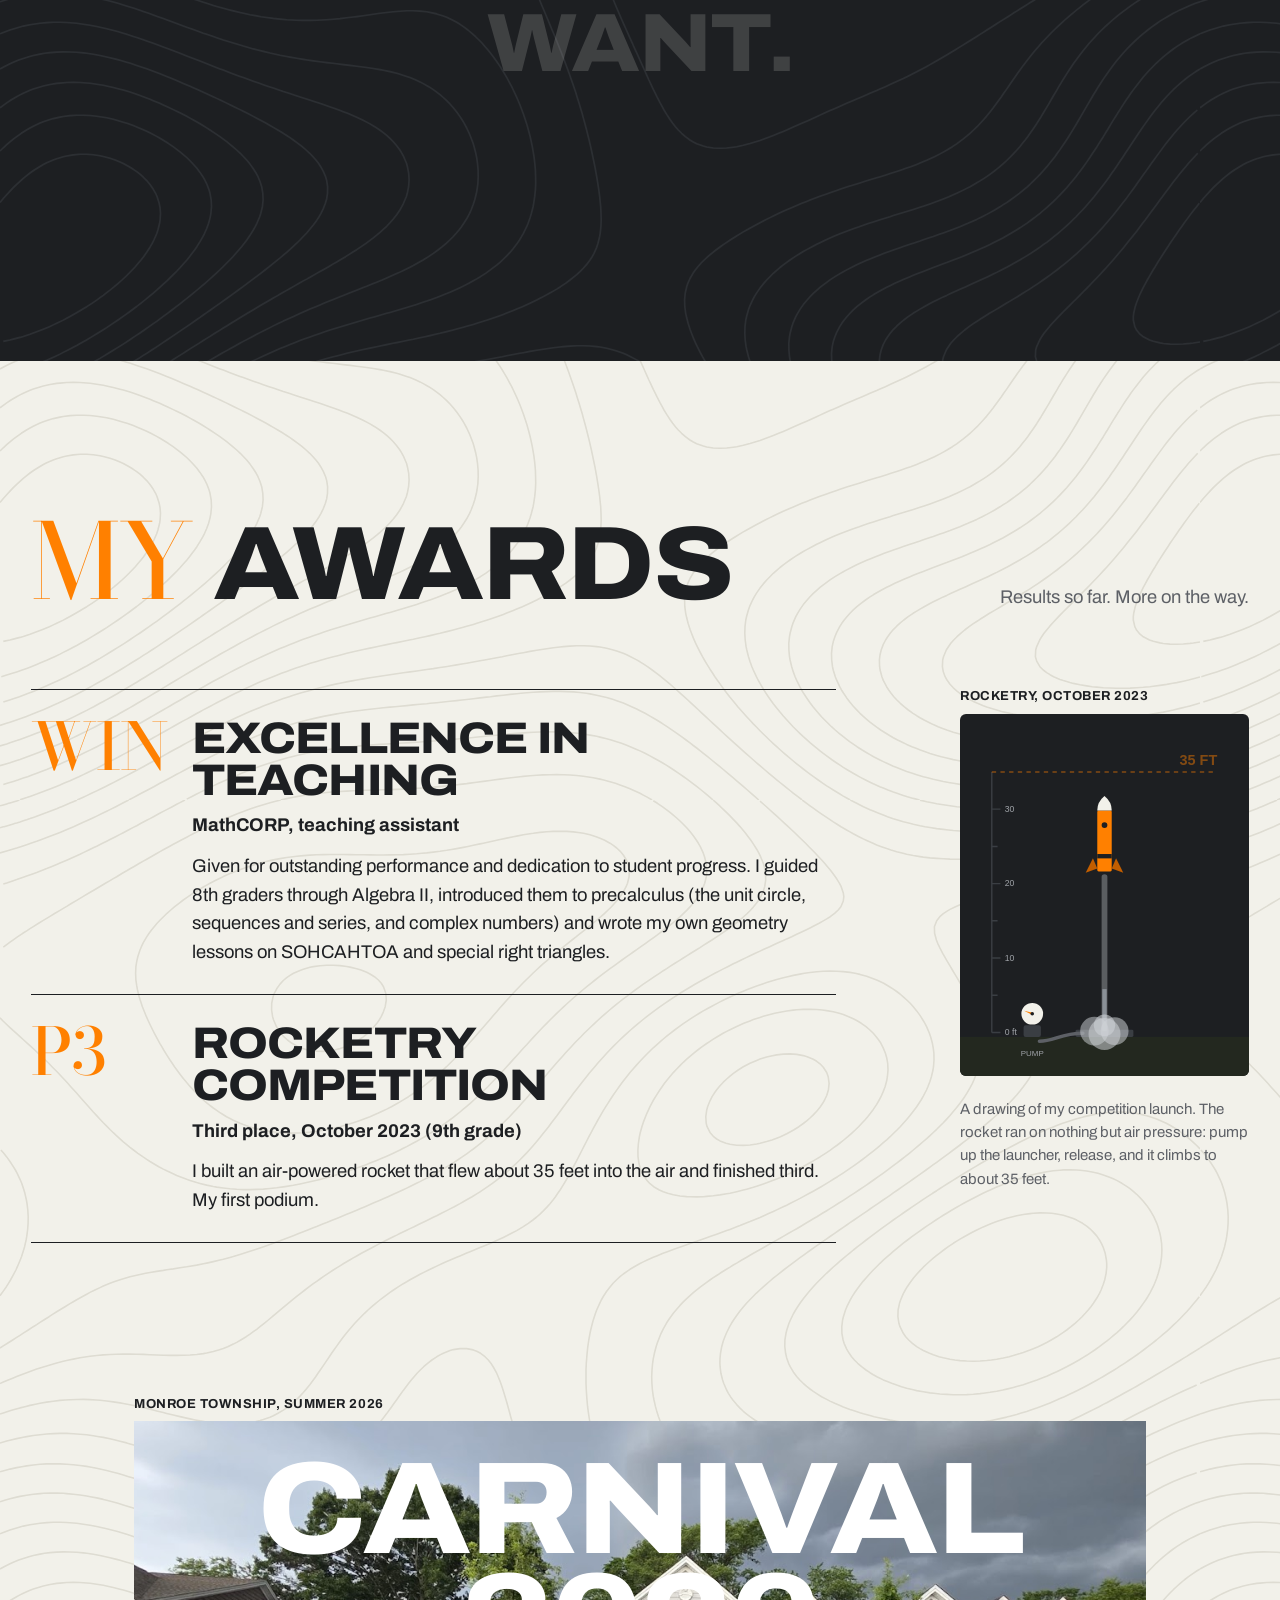
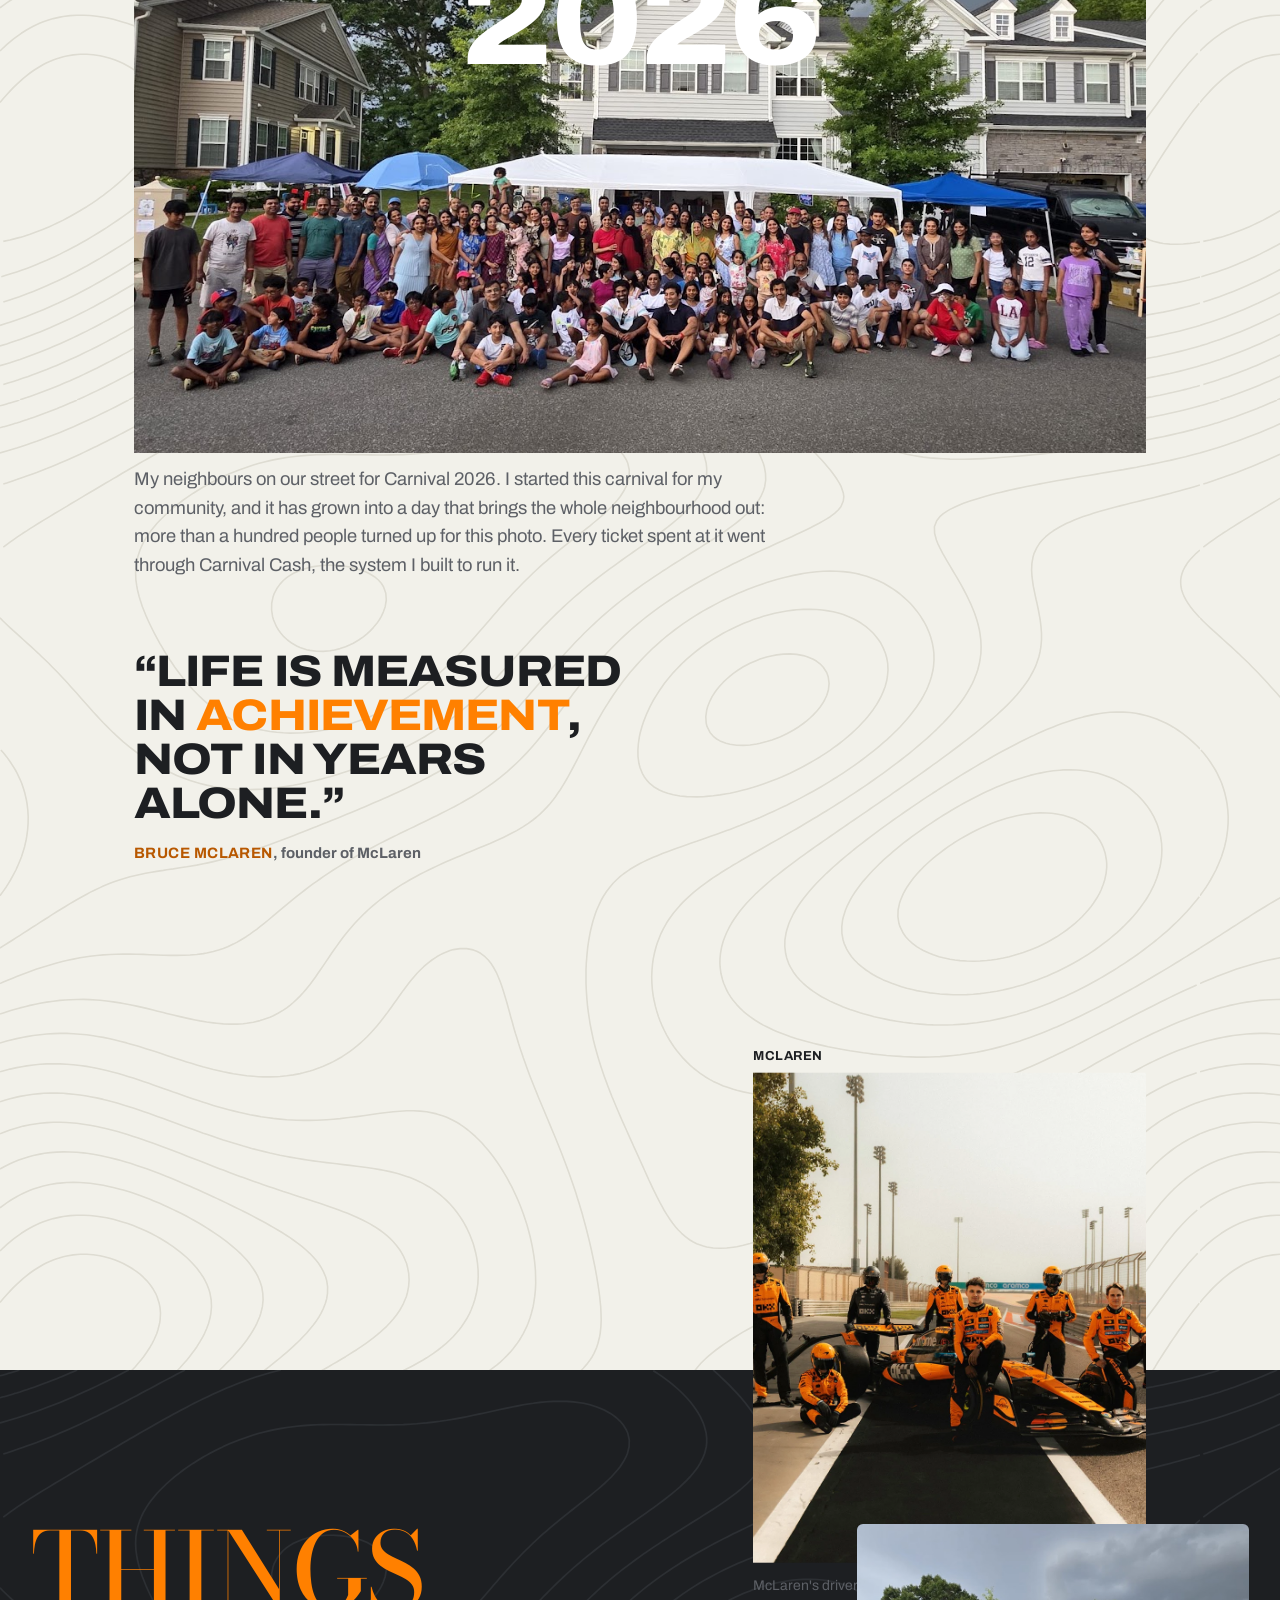
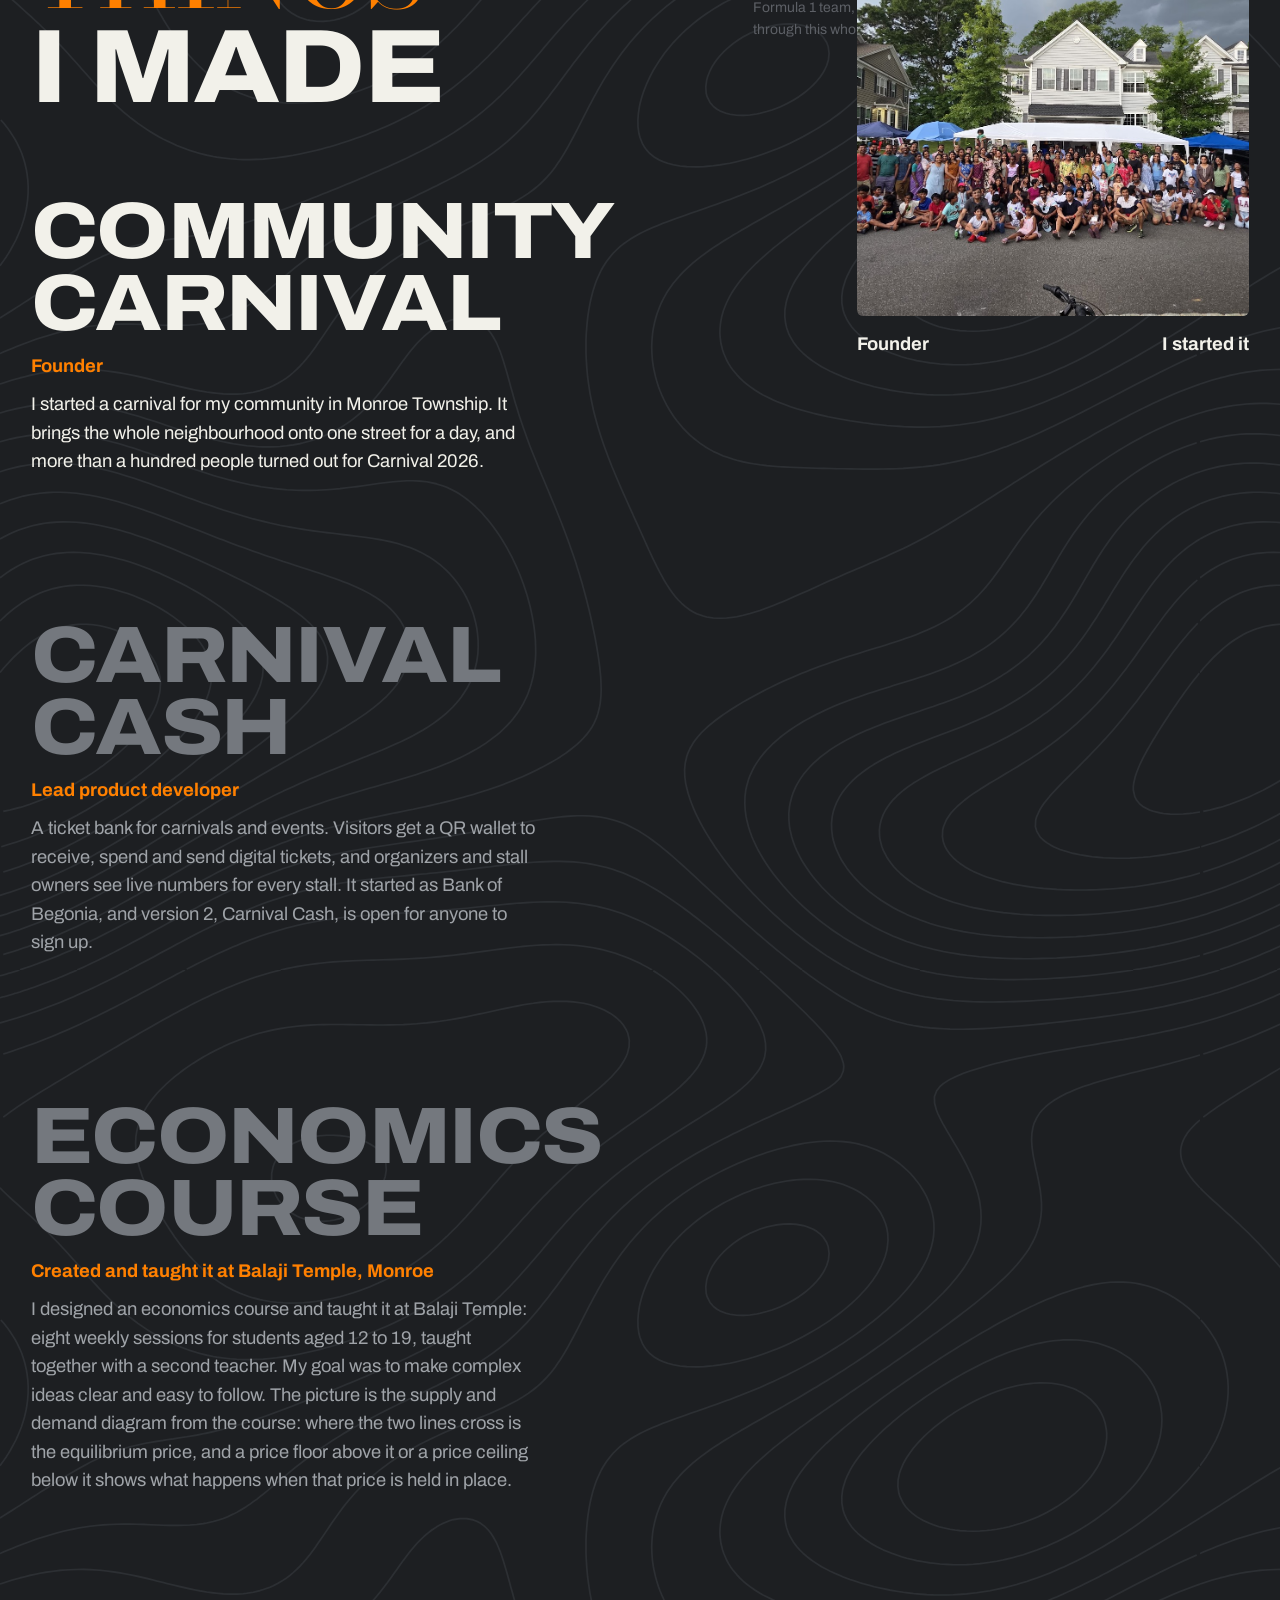
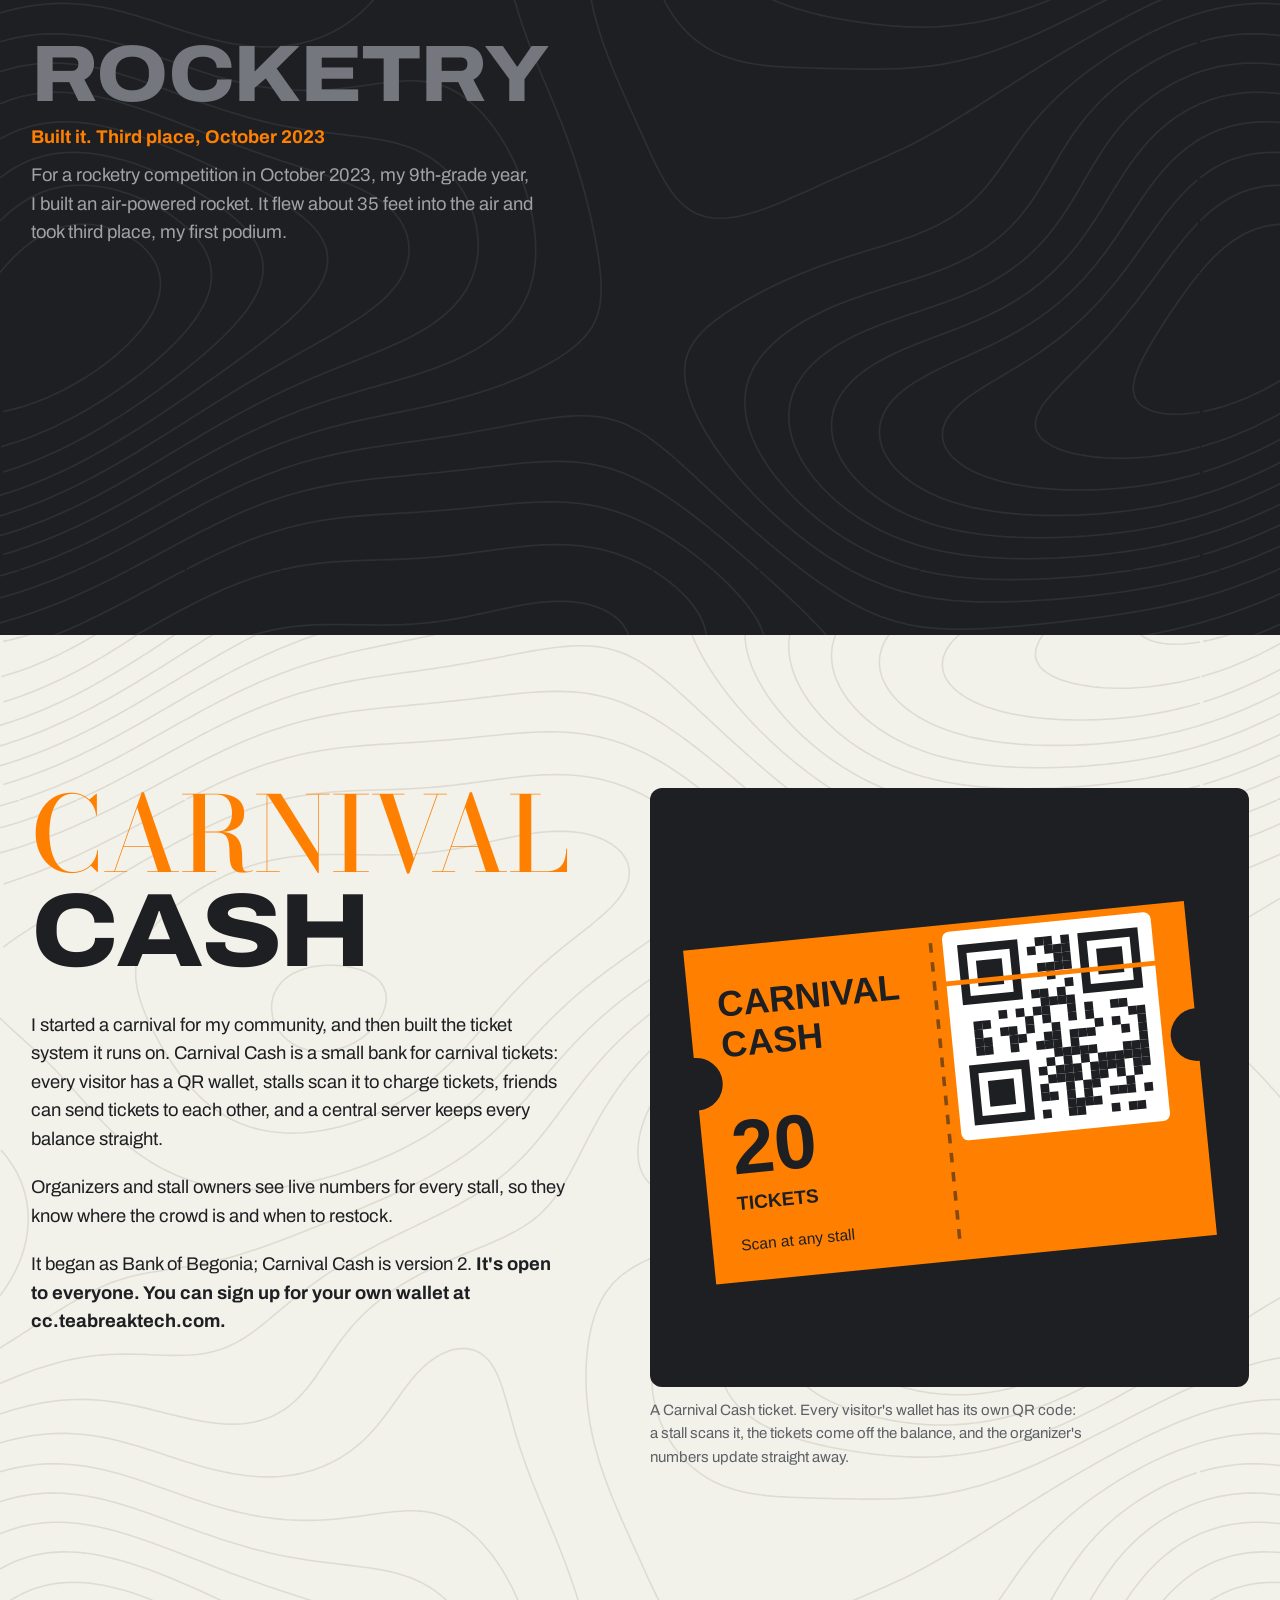
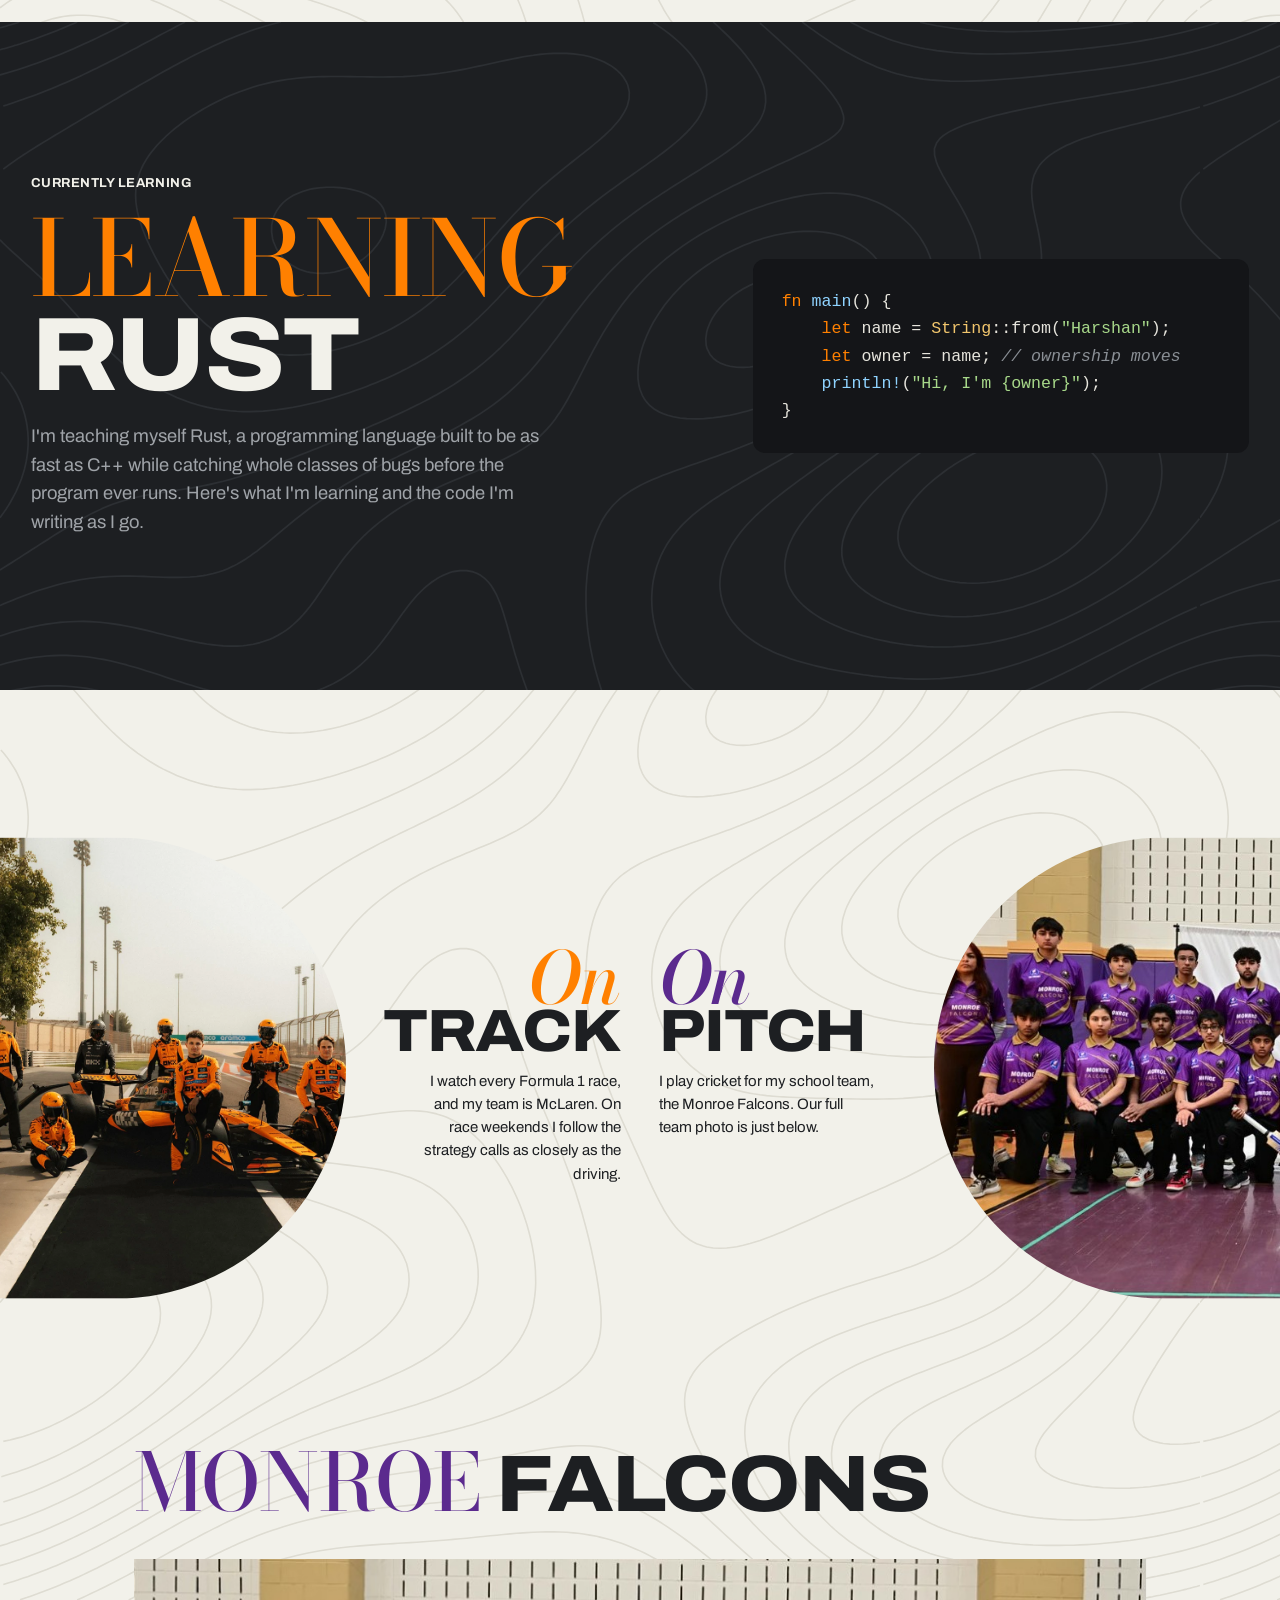
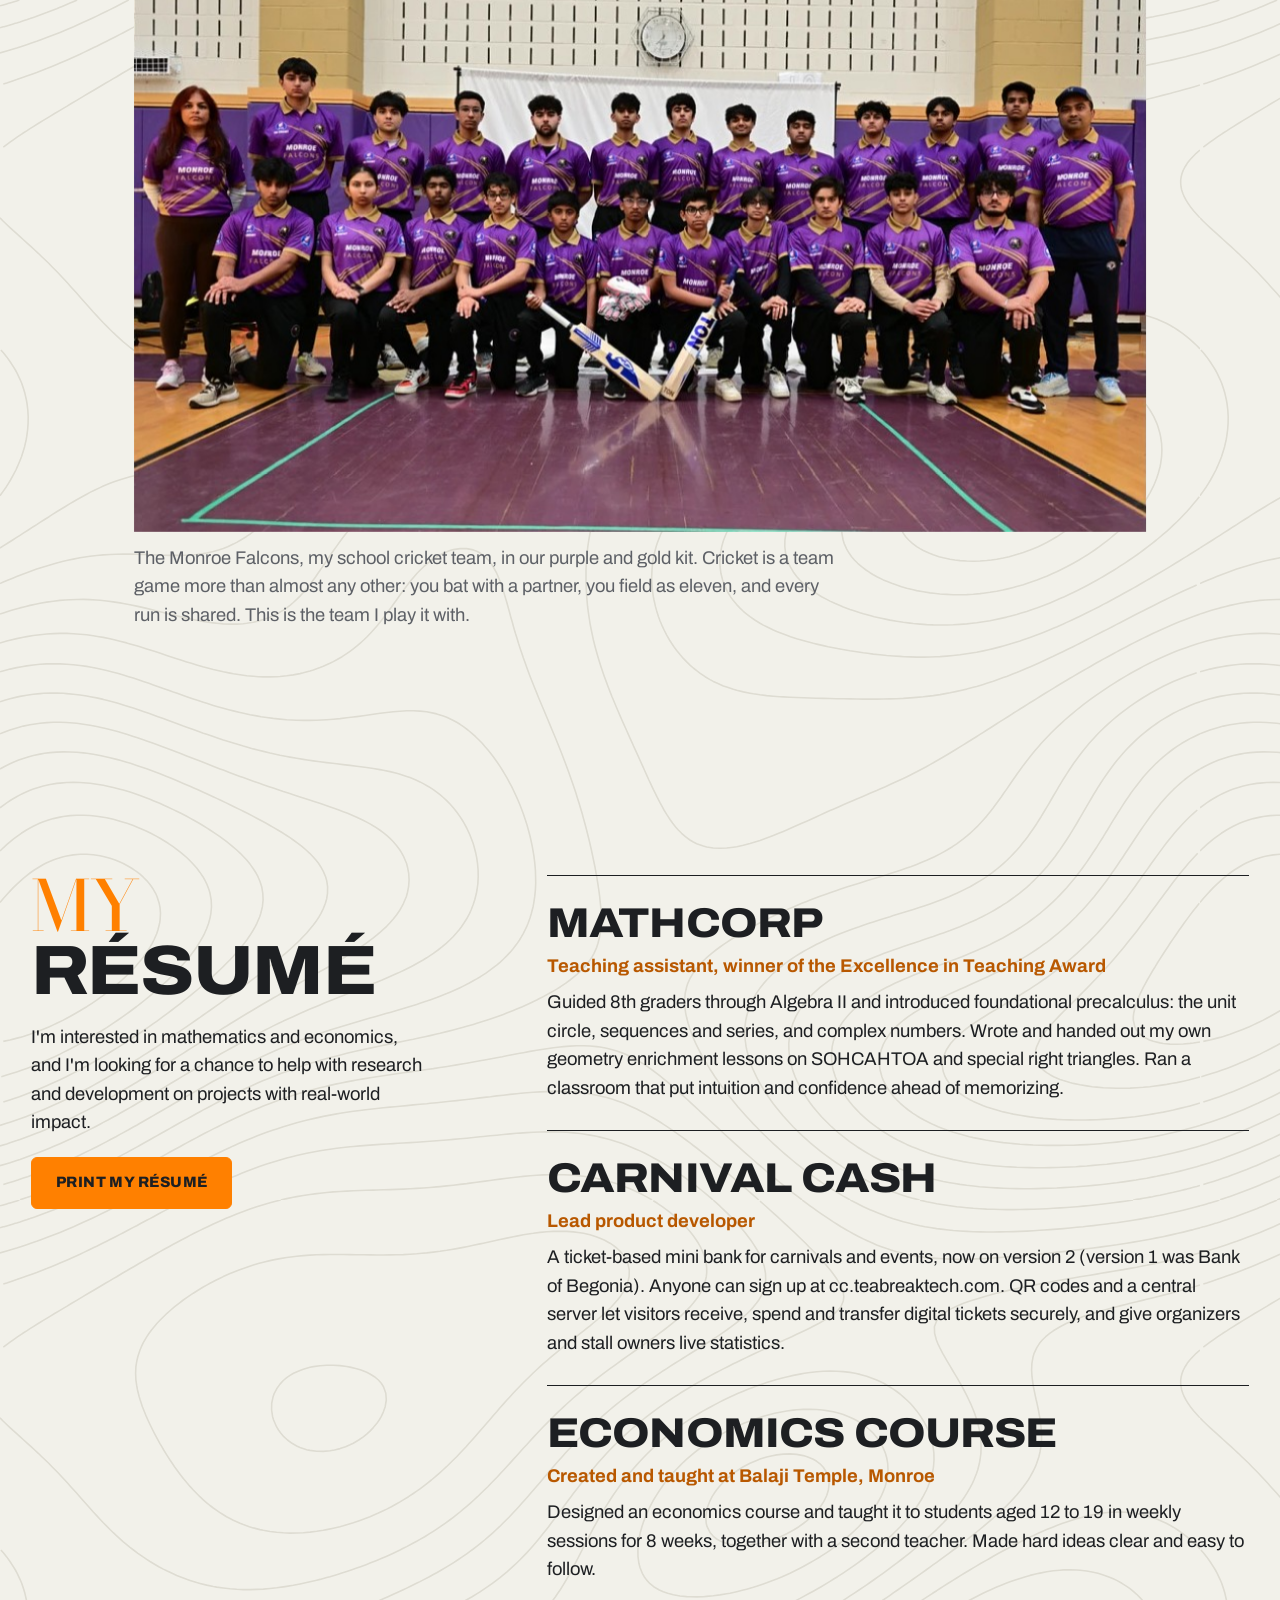
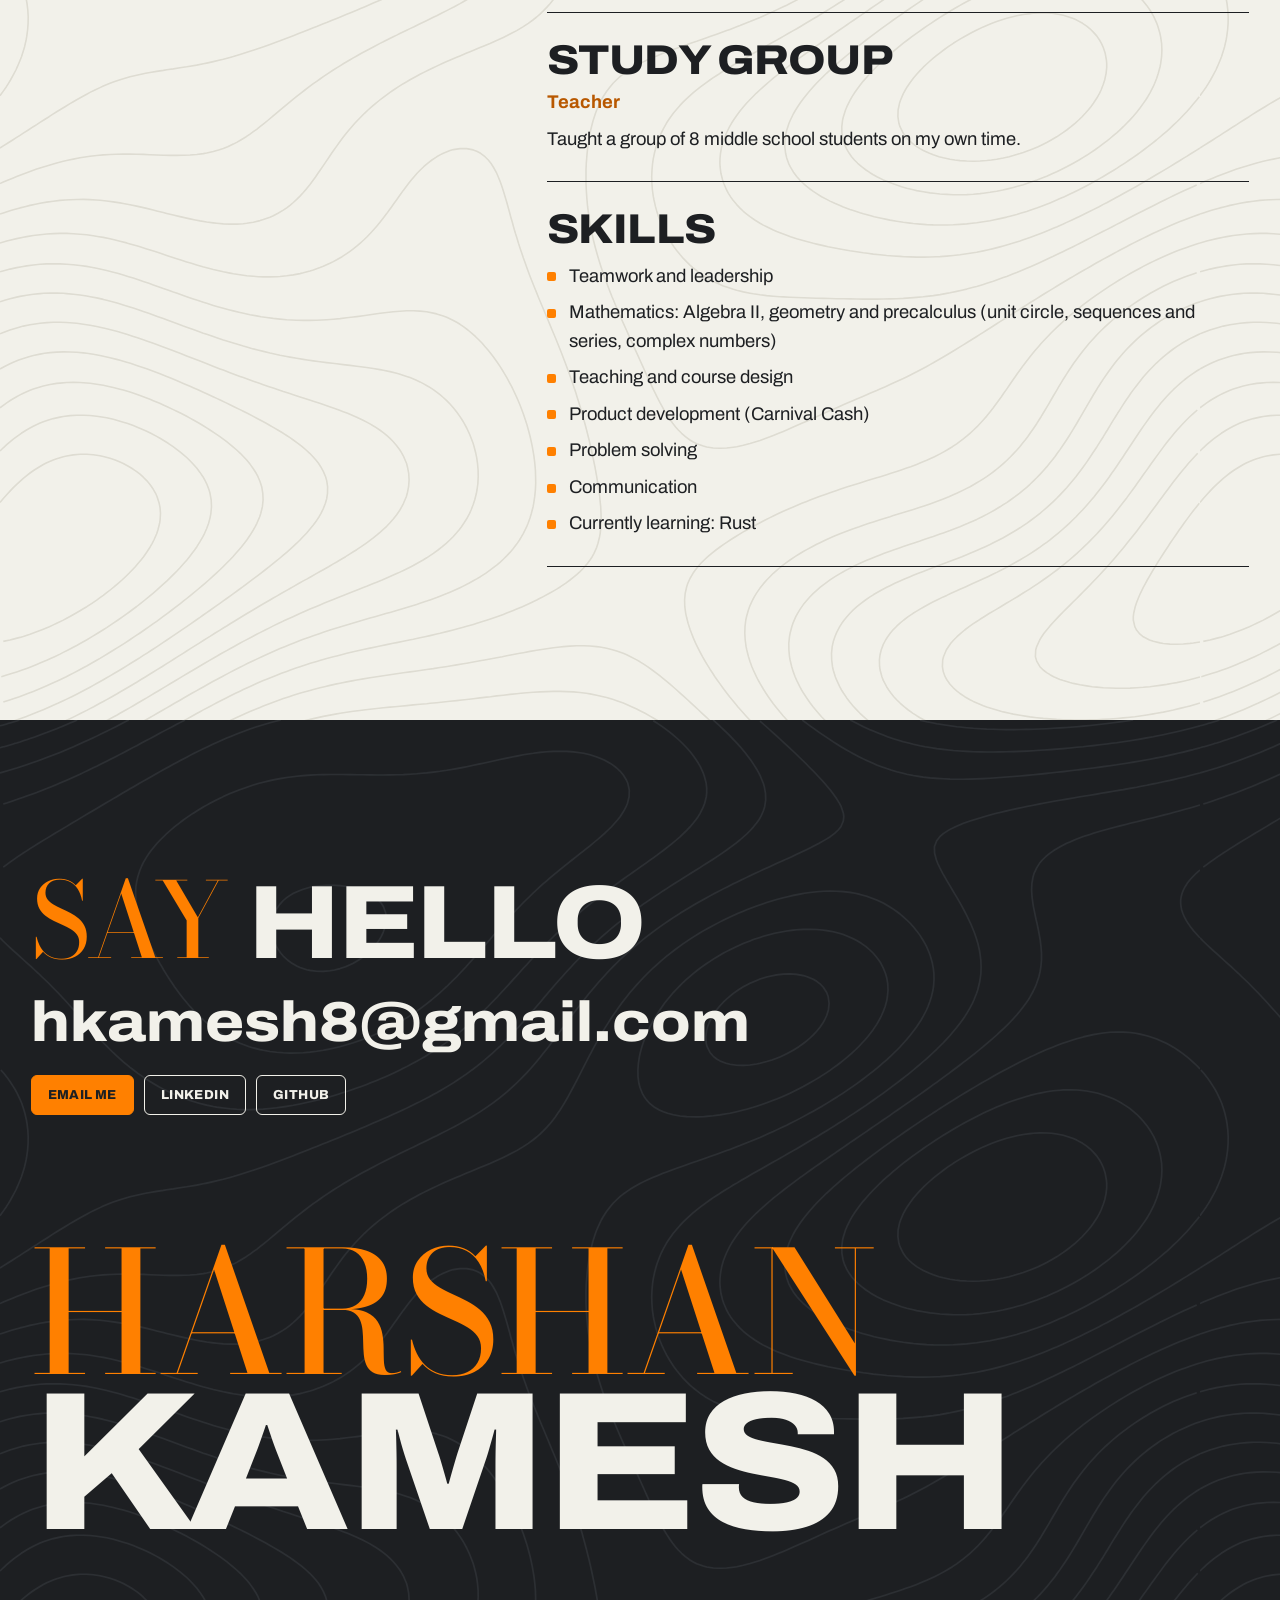
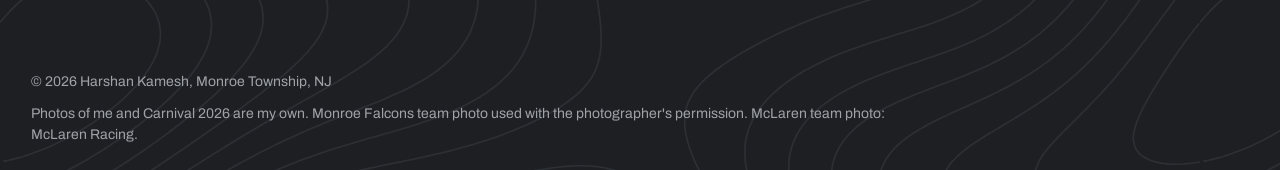
==== commit 75e78177: "Class of 2027, rocketry dated October 2023, link preview image Co-Authored-By: Claude Opus 5.5 <nore" ====
--- a/index.html
+++ b/index.html
@@ -4,10 +4,17 @@
   <meta charset="utf-8">
   <meta name="viewport" content="width=device-width, initial-scale=1">
   <title>Harshan Kamesh</title>
-  <meta name="description" content="Harshan Kamesh — student at Monroe Township High School, NJ. Math teacher, builder of Carnival Cash, school cricketer and McLaren fan.">
+  <meta name="description" content="Harshan Kamesh — student at Monroe Township High School, NJ. Class of 2027. Interested in finance and economics; builder of Carnival Cash, school cricketer and McLaren fan.">
+  <meta property="og:type" content="website">
+  <meta property="og:url" content="https://hkamesh476.github.io/">
   <meta property="og:title" content="Harshan Kamesh">
-  <meta property="og:description" content="Awards, projects, sport and résumé.">
-  <meta property="og:image" content="assets/harshan.webp">
+  <meta property="og:description" content="Student at Monroe Township High School, NJ, Class of 2027. Awards, projects, Carnival Cash, cricket and résumé.">
+  <meta property="og:image" content="https://hkamesh476.github.io/assets/og-image.png">
+  <meta property="og:image:width" content="1200">
+  <meta property="og:image:height" content="630">
+  <meta property="og:image:alt" content="Harshan Kamesh, Monroe Township High School, Class of 2027">
+  <meta name="twitter:card" content="summary_large_image">
+  <meta name="twitter:image" content="https://hkamesh476.github.io/assets/og-image.png">
   <meta name="theme-color" content="#f2f1ea">
   <link rel="icon" href="assets/favicon.svg" type="image/svg+xml">
   <link rel="preconnect" href="https://fonts.googleapis.com">
@@ -58,6 +65,7 @@
     <div class="now-card">
       <p class="tiny">Right now</p>
       <p class="now-big">12th grade</p>
+      <p class="tiny">Class of 2027</p>
       <p class="tiny">Monroe Township High School</p>
     </div>
   </section>
@@ -94,7 +102,7 @@
           <span class="award-pos serif">P3</span>
           <div>
             <h3 class="award-name">Rocketry competition</h3>
-            <p class="award-meta">Third place, 9th grade</p>
+            <p class="award-meta">Third place, October 2023 (9th grade)</p>
             <p>I built an air-powered rocket that flew about 35 feet into the air and finished third. My first podium.</p>
           </div>
         </li>
@@ -110,7 +118,7 @@
         -->
       </ol>
       <figure class="rocket-card reveal">
-        <p class="tiny">Rocketry, 9th grade</p>
+        <p class="tiny">Rocketry, October 2023</p>
         <img src="assets/rocket-launch.svg" alt="An animated air-powered rocket climbing to a 35-foot mark" width="400" height="500">
         <figcaption>A drawing of my competition launch. The rocket ran on nothing but air pressure: pump up the launcher, release, and it climbs to about 35 feet.</figcaption>
       </figure>
@@ -161,9 +169,9 @@
           <img class="work-inline" src="assets/supply-demand.svg" alt="A supply and demand diagram with equilibrium, a price floor and a price ceiling" loading="lazy">
         </li>
         <li>
-          <a class="work-name" href="#awards" data-key="rocketry" data-kind="Air-powered rocket" data-role="About 35 ft, P3">Rocketry</a>
-          <p class="work-meta">Built it. Third place, 9th grade</p>
-          <p class="work-text">For a rocketry competition in 9th grade I built an air-powered rocket. It flew about 35 feet into the air and took third place, my first podium.</p>
+          <a class="work-name" href="#awards" data-key="rocketry" data-kind="Air-powered rocket" data-role="P3, October 2023">Rocketry</a>
+          <p class="work-meta">Built it. Third place, October 2023</p>
+          <p class="work-text">For a rocketry competition in October 2023, my 9th-grade year, I built an air-powered rocket. It flew about 35 feet into the air and took third place, my first podium.</p>
           <img class="work-inline" src="assets/rocket-launch.svg" alt="An animated air-powered rocket climbing to a 35-foot mark" loading="lazy">
         </li>
       </ul>
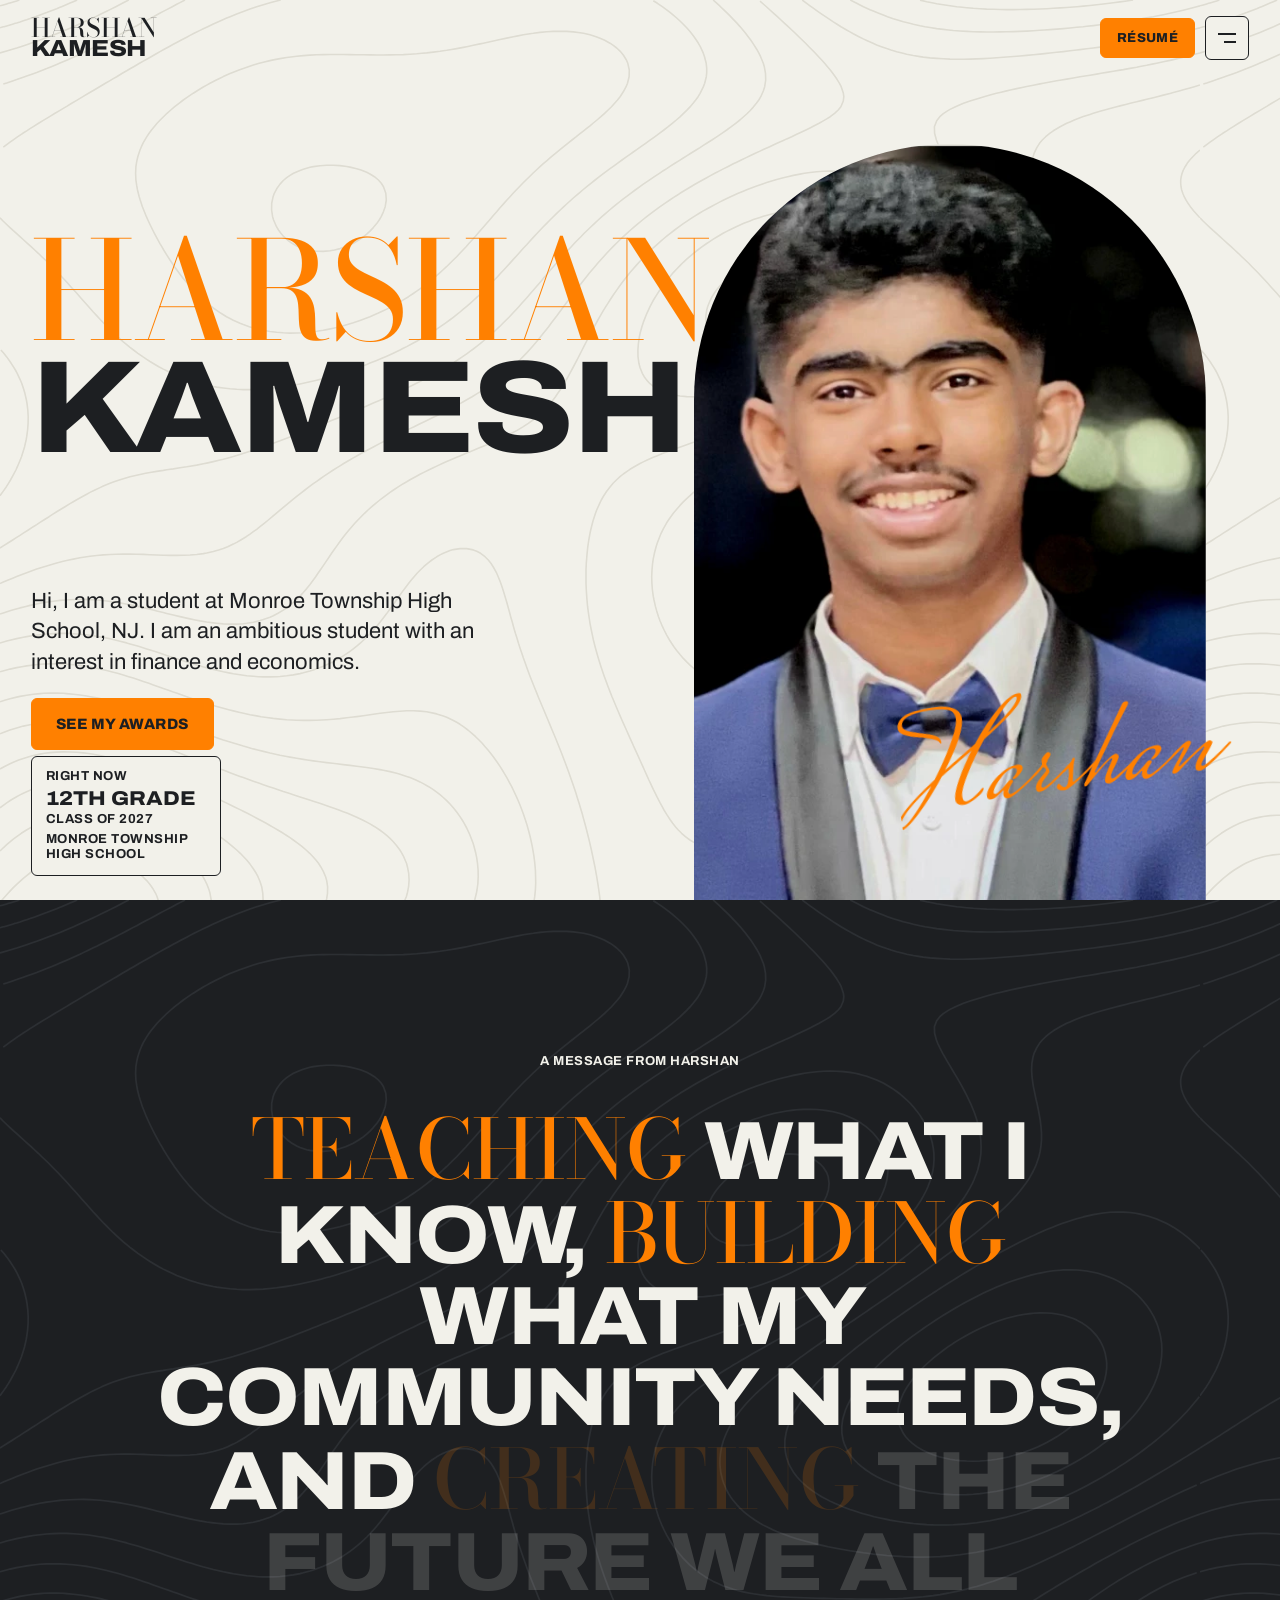
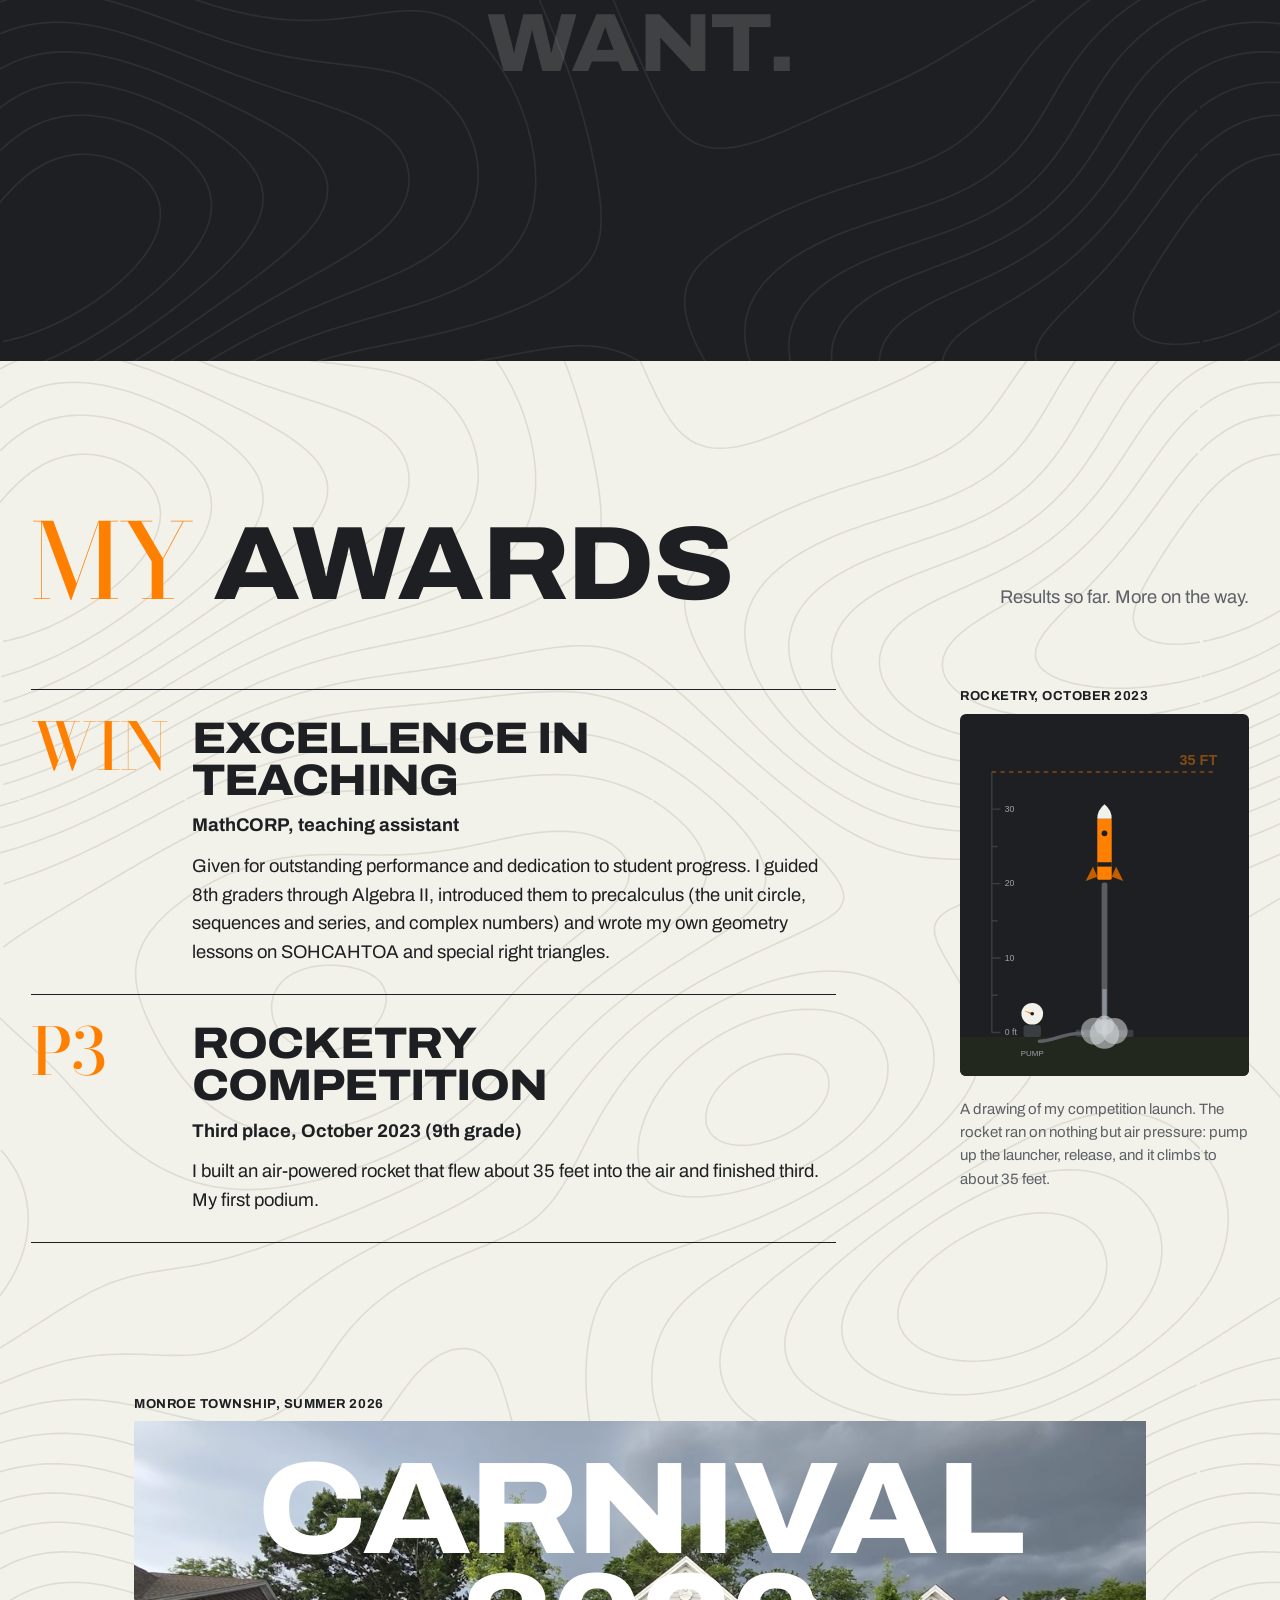
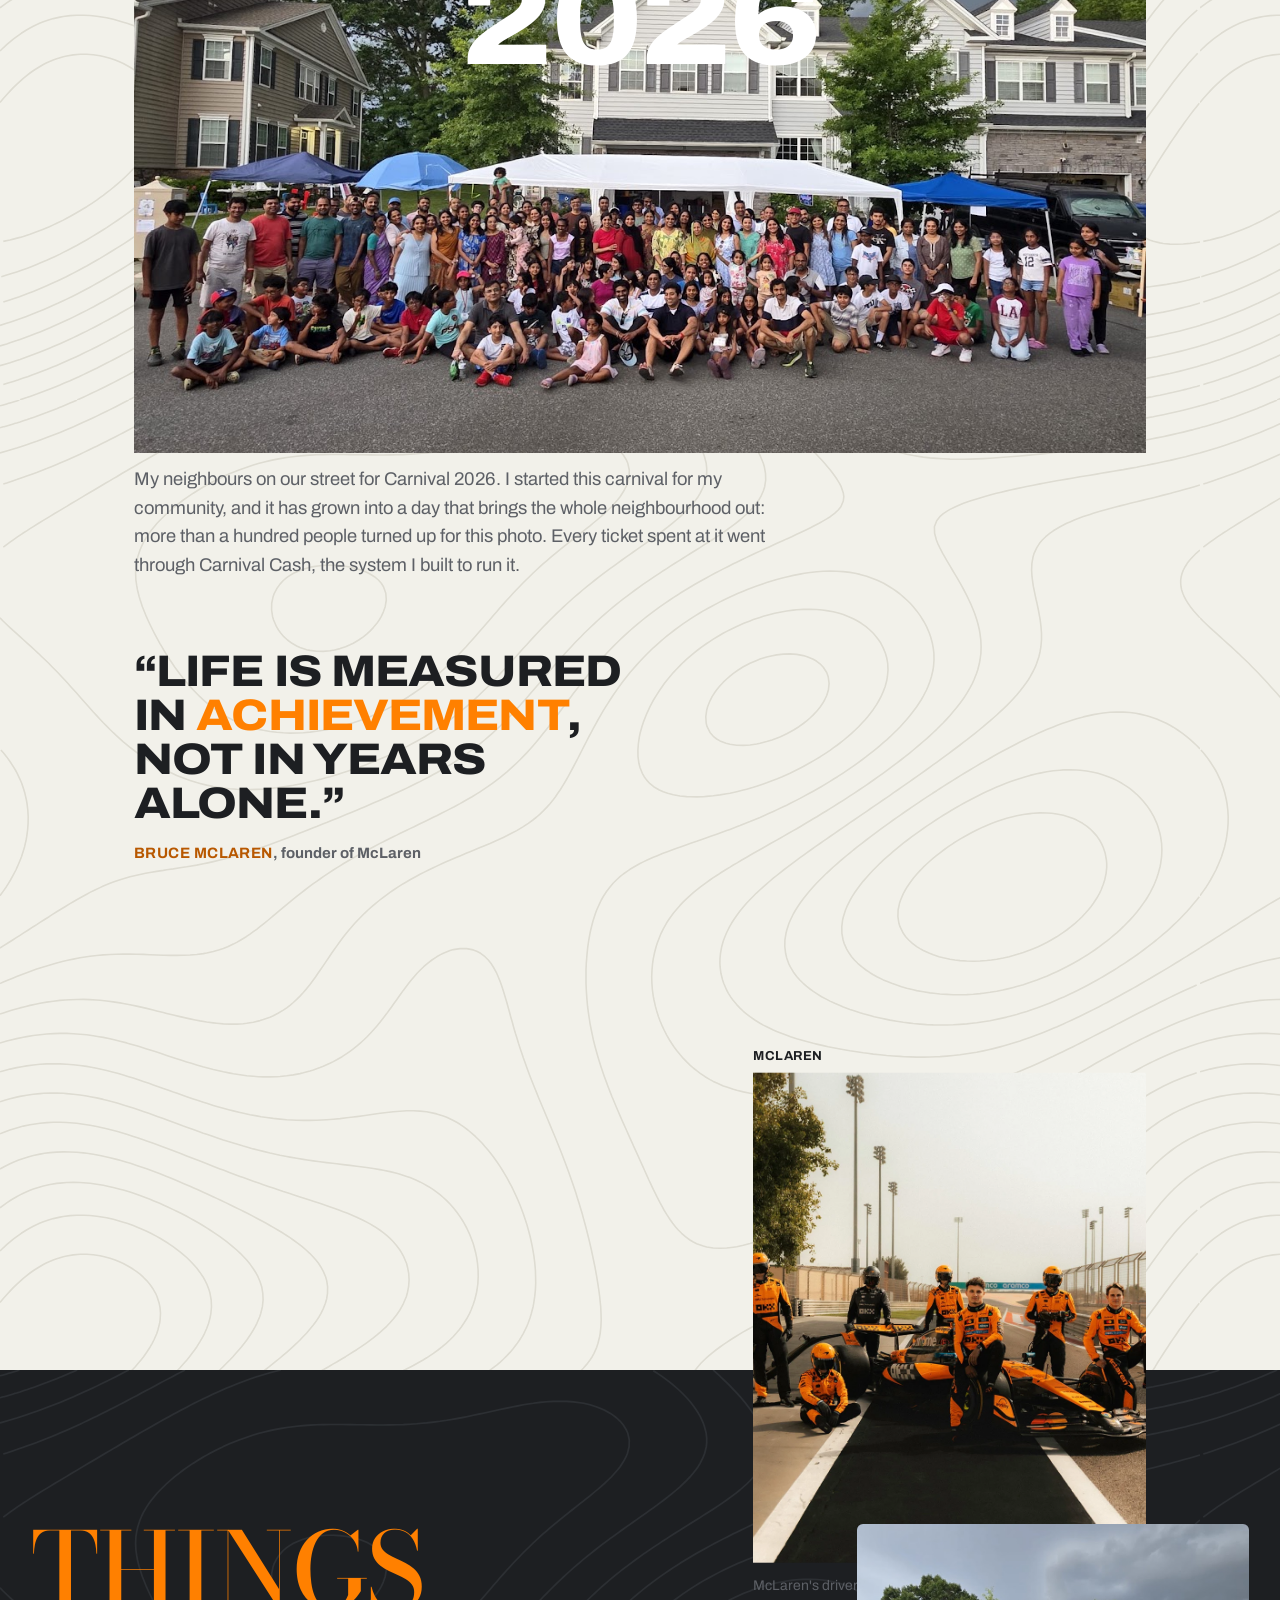
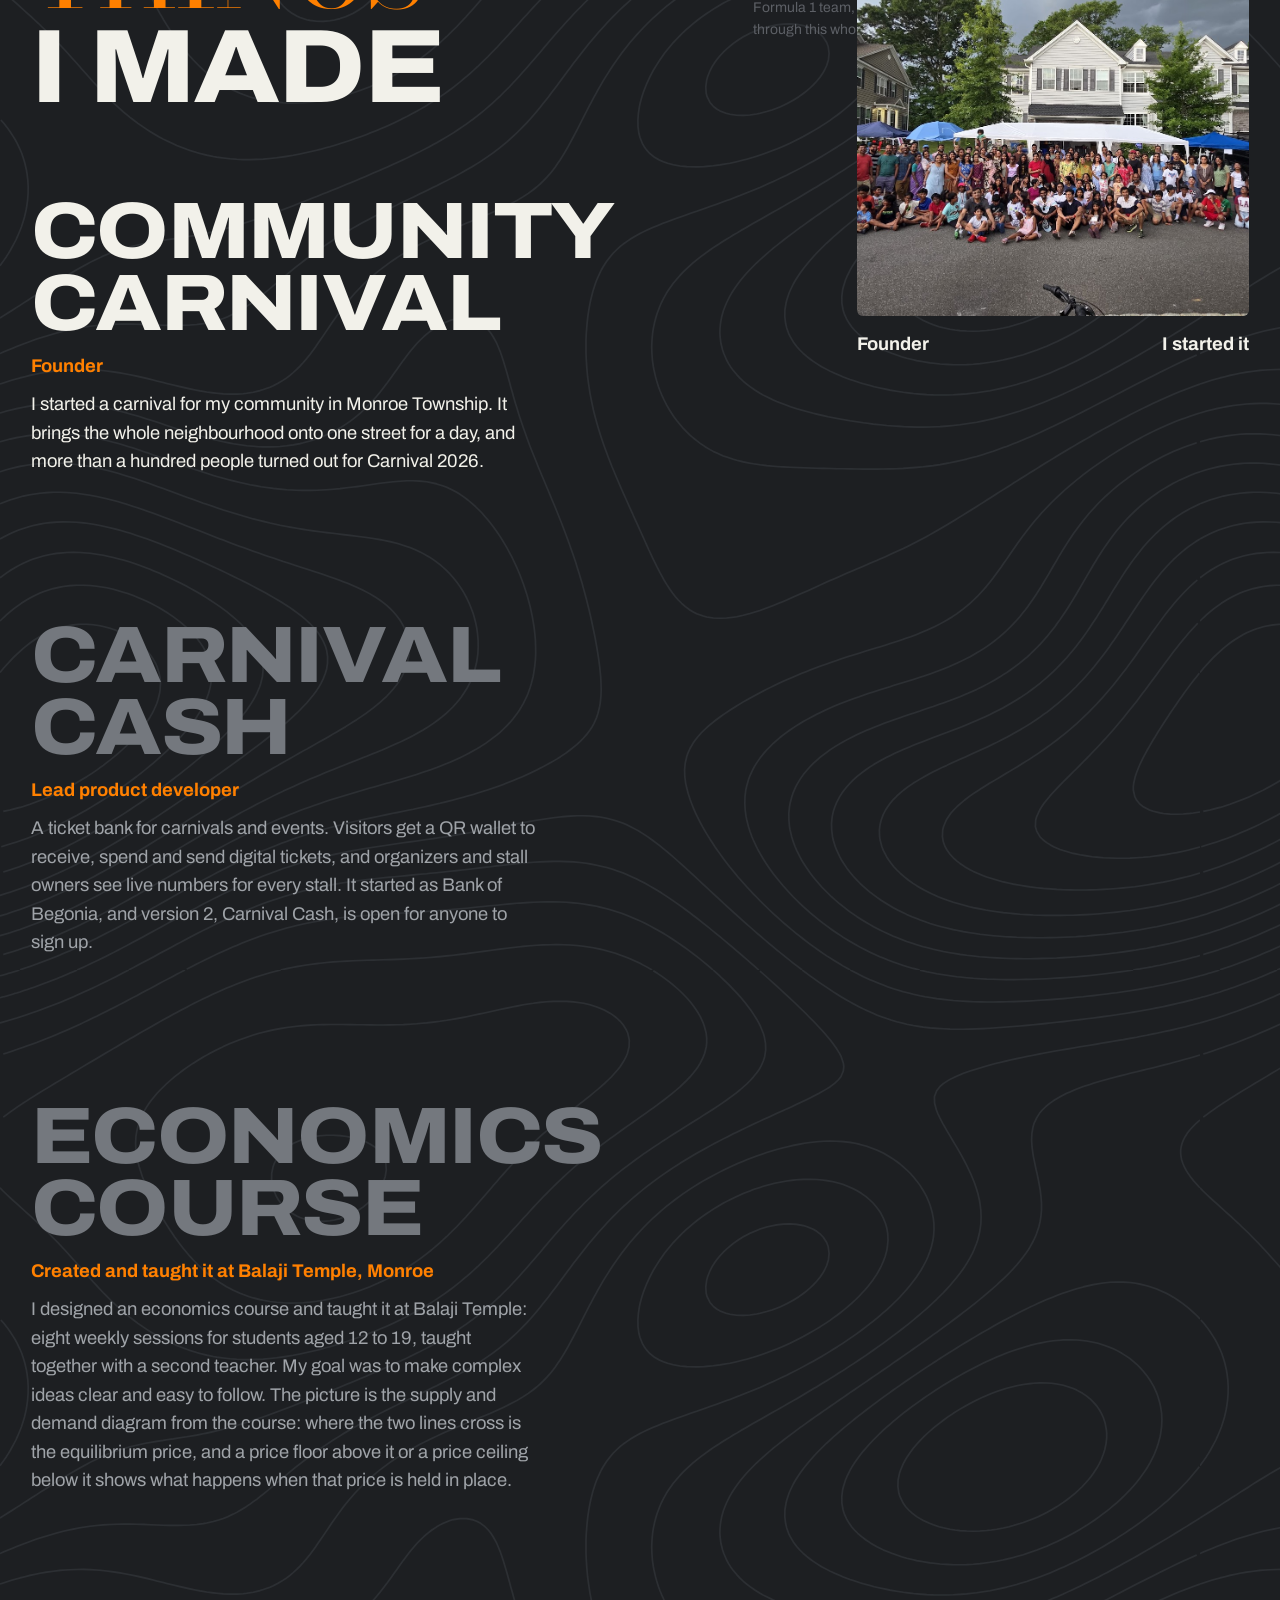
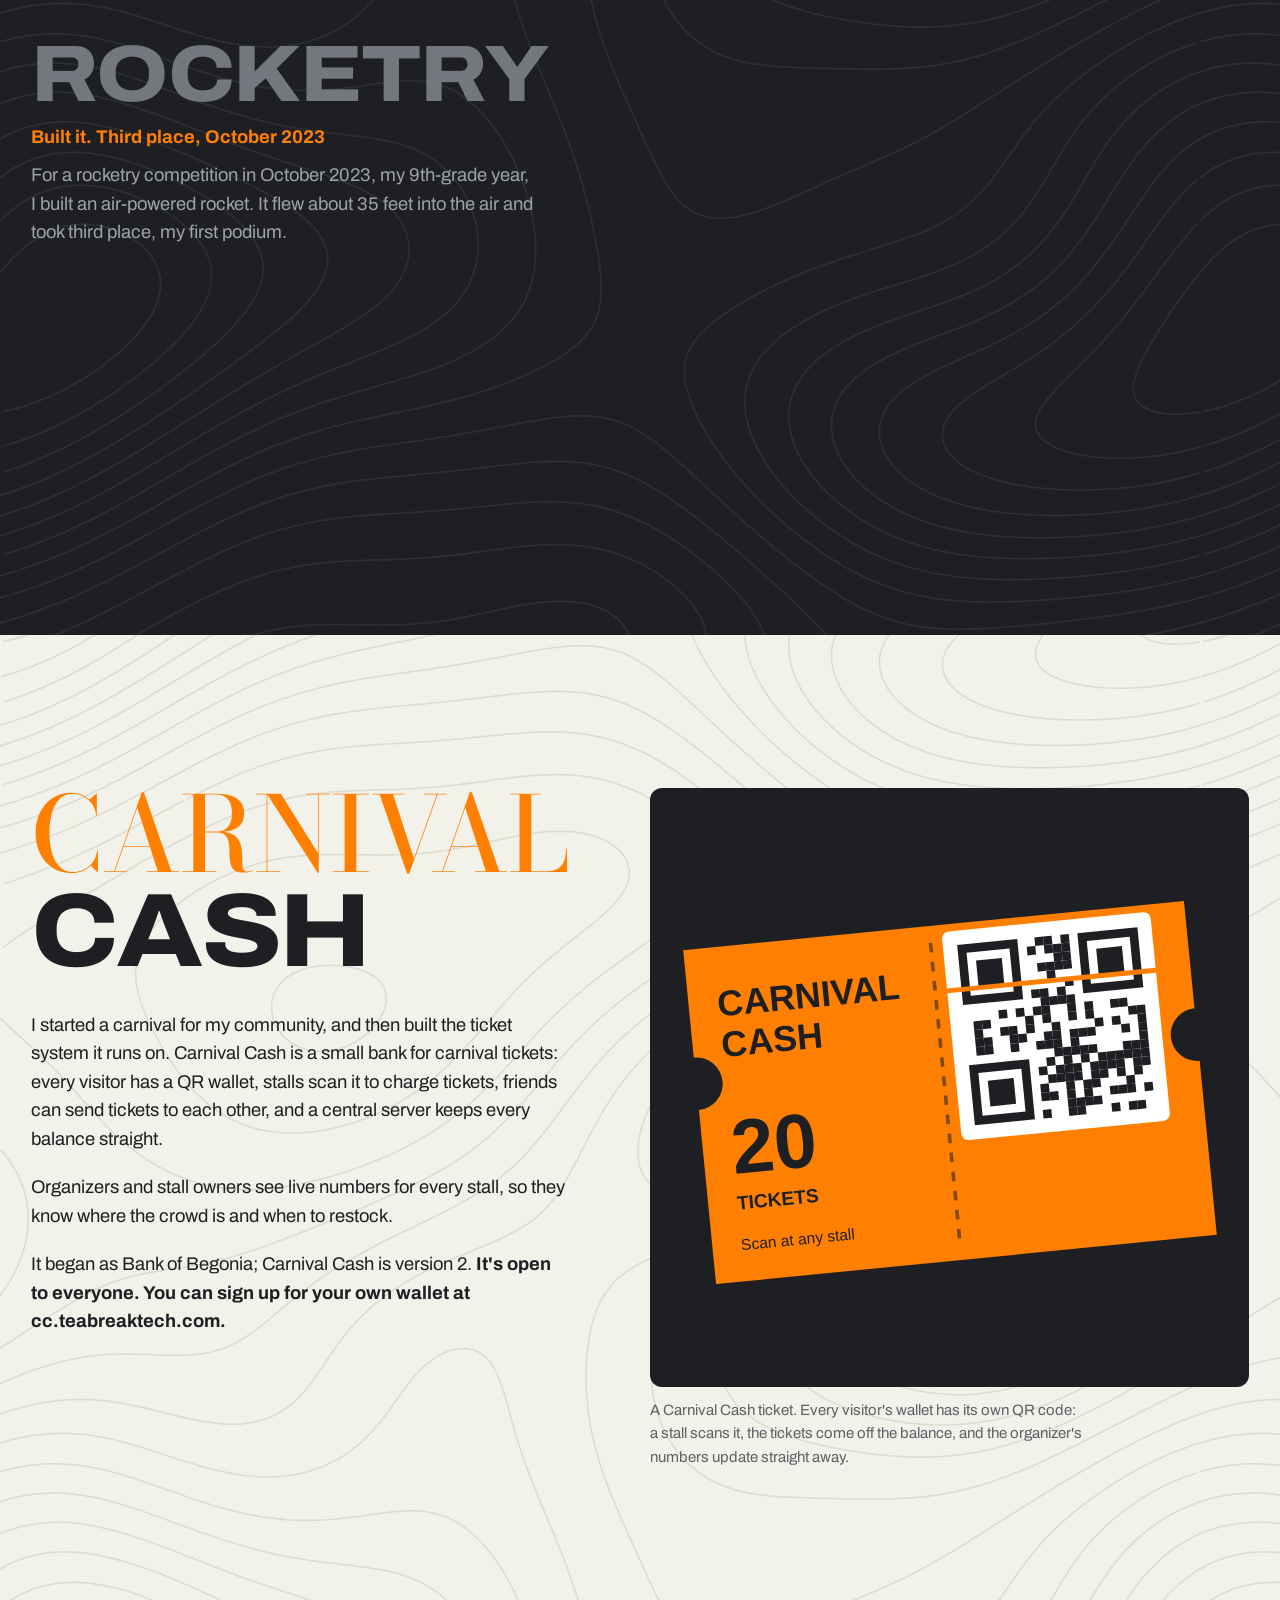
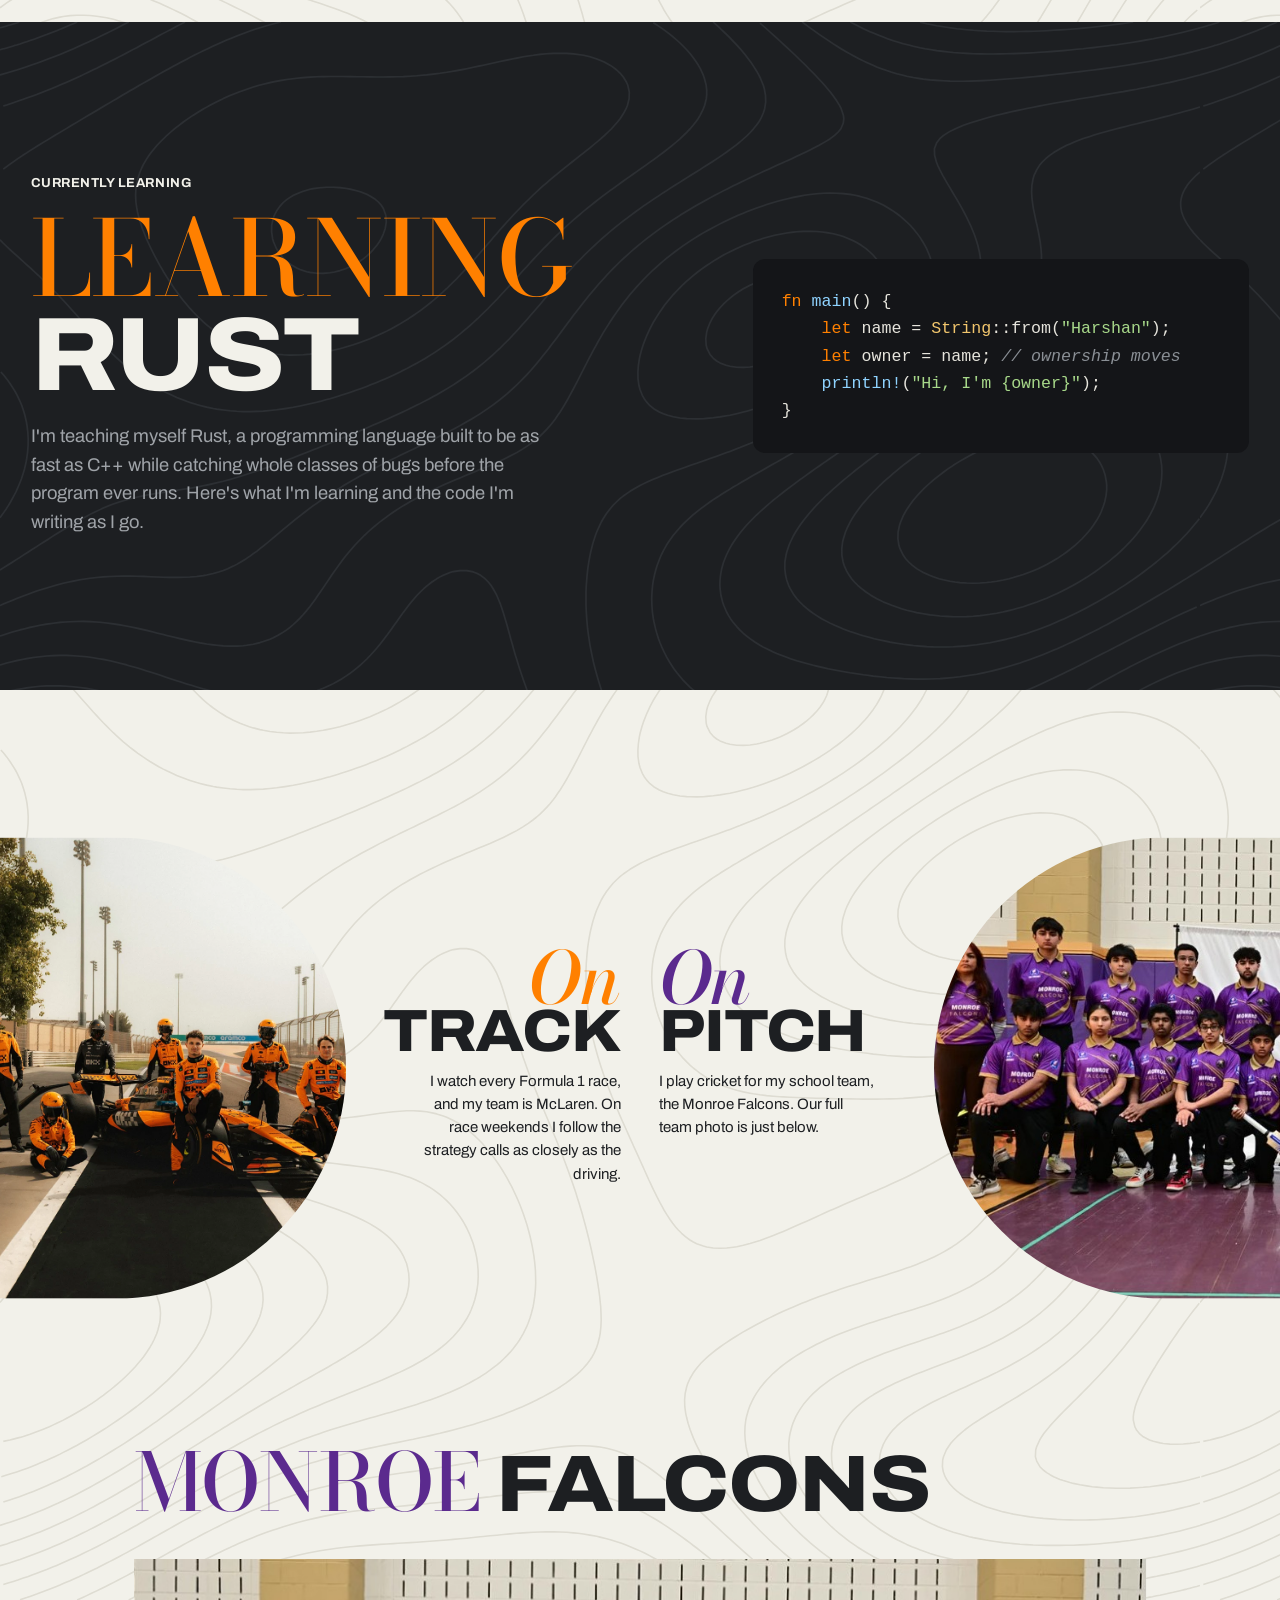
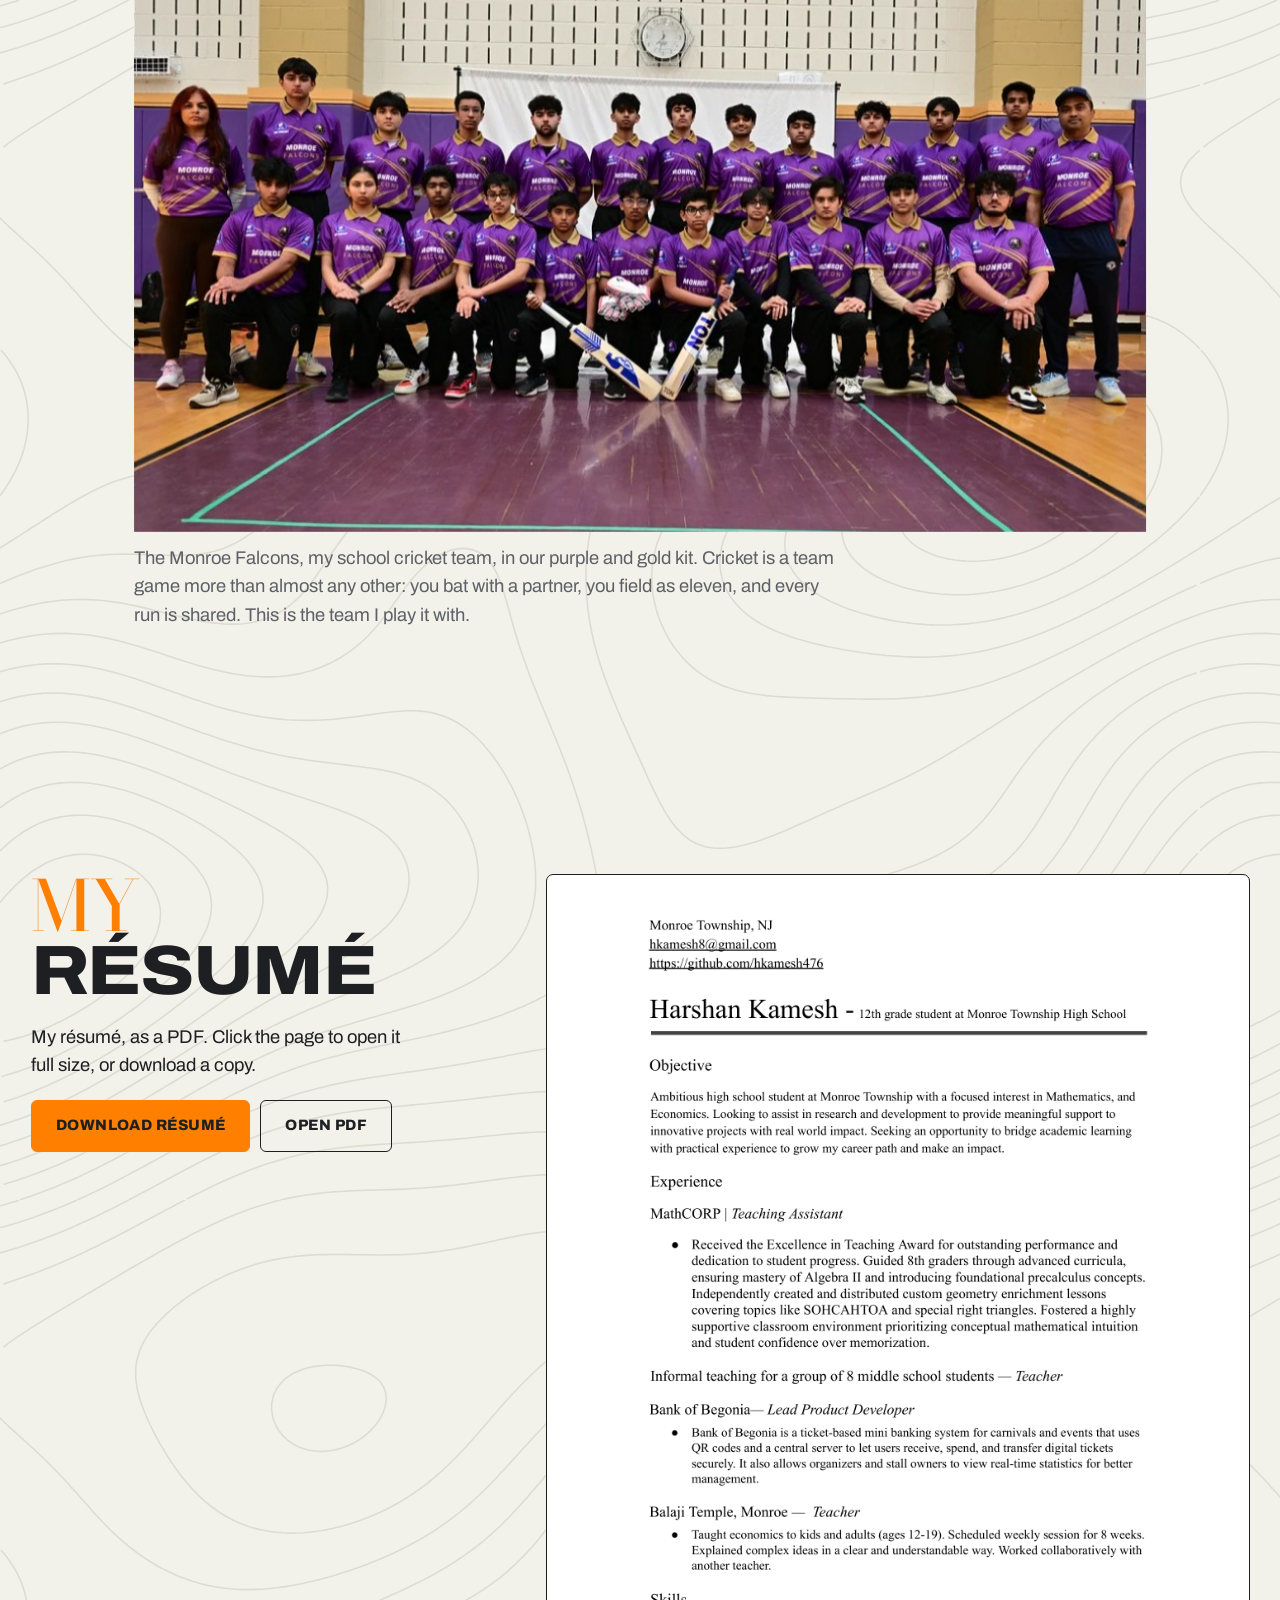
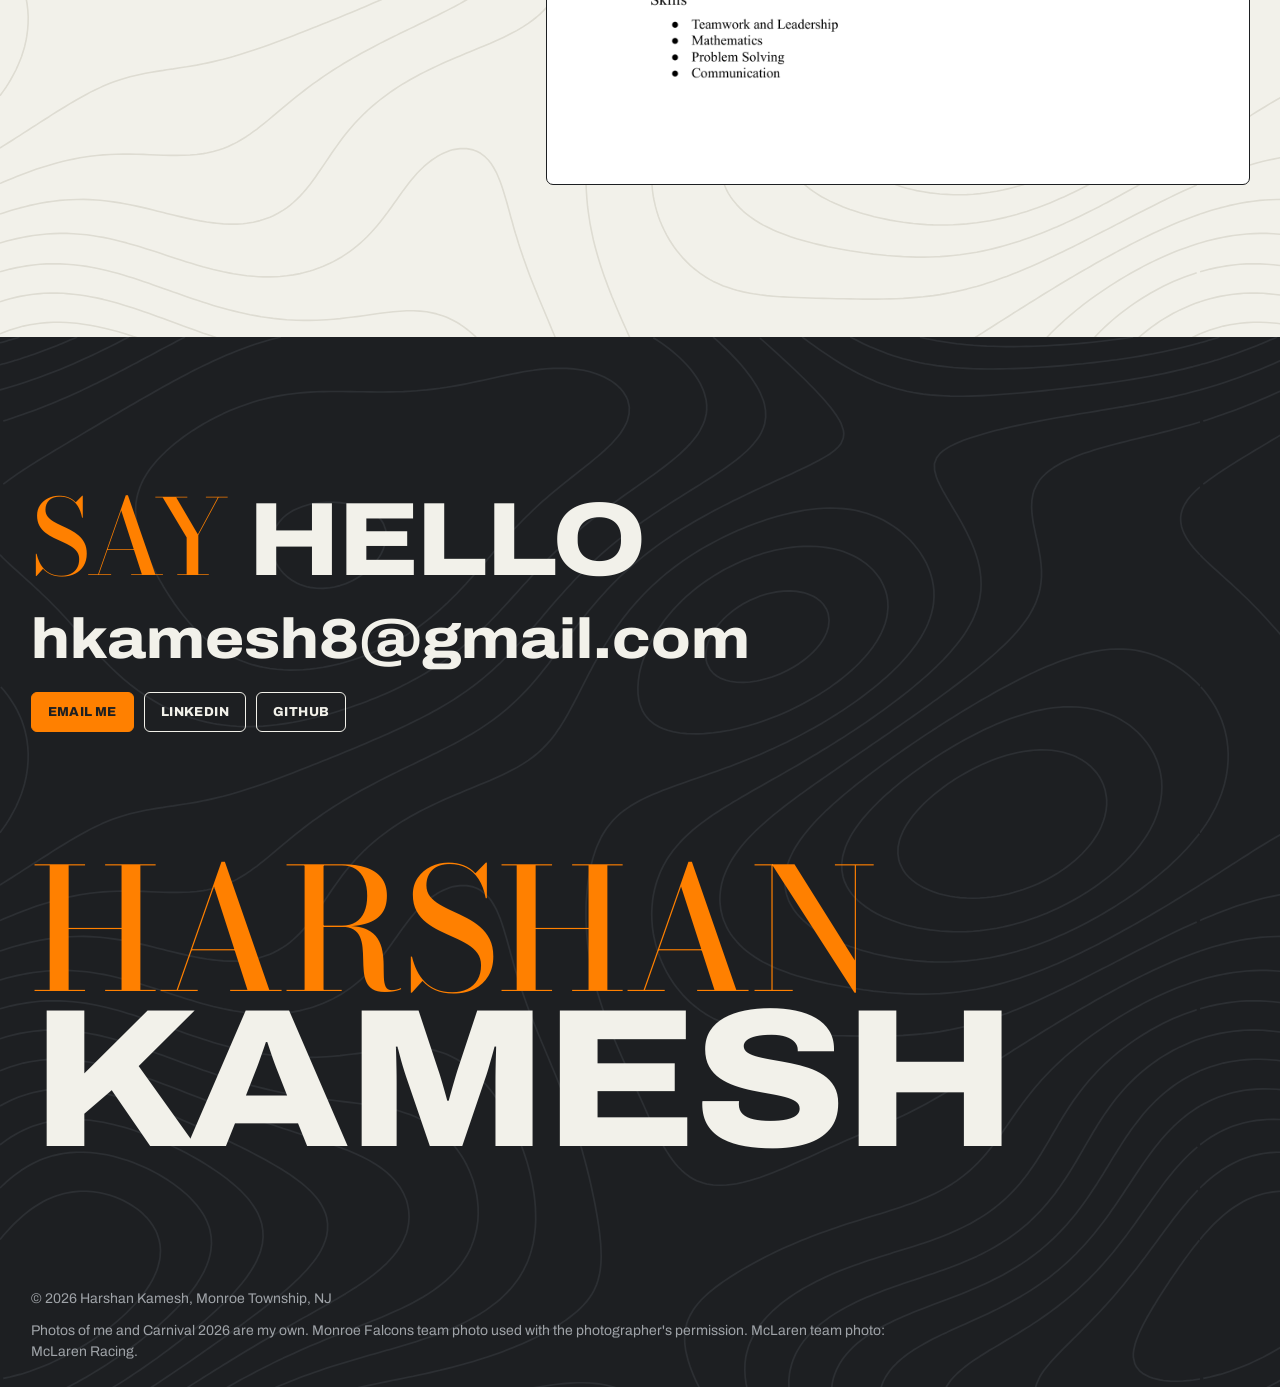
==== commit e36e4367: "Use the real résumé PDF instead of the rewritten résumé Co-Authored-By: Claude Opus 5.5 <noreply@ant" ====
--- a/index.html
+++ b/index.html
@@ -163,7 +163,7 @@
           <img class="work-inline" src="assets/begonia-ticket.svg" alt="A papaya Carnival Cash ticket with a QR code" loading="lazy">
         </li>
         <li>
-          <a class="work-name" href="#r-course" data-key="course" data-kind="Created and taught" data-role="Balaji Temple, Monroe">Economics course</a>
+          <a class="work-name" href="#resume" data-key="course" data-kind="Created and taught" data-role="Balaji Temple, Monroe">Economics course</a>
           <p class="work-meta">Created and taught it at Balaji Temple, Monroe</p>
           <p class="work-text">I designed an economics course and taught it at Balaji Temple: eight weekly sessions for students aged 12 to 19, taught together with a second teacher. My goal was to make complex ideas clear and easy to follow. The picture is the supply and demand diagram from the course: where the two lines cross is the equilibrium price, and a price floor above it or a price ceiling below it shows what happens when that price is held in place.</p>
           <img class="work-inline" src="assets/supply-demand.svg" alt="A supply and demand diagram with equilibrium, a price floor and a price ceiling" loading="lazy">
@@ -245,47 +245,21 @@
     </figure>
   </section>
 
-  <!-- ============ RÉSUMÉ ============ -->
+  <!-- ============ RÉSUMÉ ============
+       To update: replace assets/Harshan-Kamesh-Resume.pdf with your new PDF (same file name),
+       then ask for the preview picture (assets/resume-page-1.png) to be re-rendered. -->
   <section class="resume" id="resume" aria-labelledby="resume-h">
     <div class="resume-head">
       <h2 id="resume-h" class="title"><span class="serif">My</span> <span class="sans">Résumé</span></h2>
-      <p>I'm interested in mathematics and economics, and I'm looking for a chance to help with research and development on projects with real-world impact.</p>
-      <button type="button" class="pill pill-lg" id="print">Print my résumé</button>
-    </div>
-    <ol class="jobs">
-      <li class="job reveal" id="r-mathcorp">
-        <h3>MathCORP</h3>
-        <p class="job-role">Teaching assistant, winner of the Excellence in Teaching Award</p>
-        <p>Guided 8th graders through Algebra II and introduced foundational precalculus: the unit circle, sequences and series, and complex numbers. Wrote and handed out my own geometry enrichment lessons on SOHCAHTOA and special right triangles. Ran a classroom that put intuition and confidence ahead of memorizing.</p>
-      </li>
-      <li class="job reveal" id="r-begonia">
-        <h3>Carnival Cash</h3>
-        <p class="job-role">Lead product developer</p>
-        <p>A ticket-based mini bank for carnivals and events, now on version 2 (version 1 was Bank of Begonia). Anyone can sign up at cc.teabreaktech.com. QR codes and a central server let visitors receive, spend and transfer digital tickets securely, and give organizers and stall owners live statistics.</p>
-      </li>
-      <li class="job reveal" id="r-course">
-        <h3>Economics course</h3>
-        <p class="job-role">Created and taught at Balaji Temple, Monroe</p>
-        <p>Designed an economics course and taught it to students aged 12 to 19 in weekly sessions for 8 weeks, together with a second teacher. Made hard ideas clear and easy to follow.</p>
-      </li>
-      <li class="job reveal">
-        <h3>Study group</h3>
-        <p class="job-role">Teacher</p>
-        <p>Taught a group of 8 middle school students on my own time.</p>
-      </li>
-      <li class="job reveal">
-        <h3>Skills</h3>
-        <ul class="skills-list">
-          <li>Teamwork and leadership</li>
-          <li>Mathematics: Algebra II, geometry and precalculus (unit circle, sequences and series, complex numbers)</li>
-          <li>Teaching and course design</li>
-          <li>Product development (Carnival Cash)</li>
-          <li>Problem solving</li>
-          <li>Communication</li>
-          <li>Currently learning: Rust</li>
-        </ul>
-      </li>
-    </ol>
+      <p>My résumé, as a PDF. Click the page to open it full size, or download a copy.</p>
+      <div class="resume-actions">
+        <a class="pill pill-lg" href="assets/Harshan-Kamesh-Resume.pdf" download="Harshan-Kamesh-Resume.pdf">Download résumé</a>
+        <a class="pill pill-lg pill-ghost" href="assets/Harshan-Kamesh-Resume.pdf" target="_blank" rel="noopener">Open PDF</a>
+      </div>
+    </div>
+    <a class="resume-page reveal" href="assets/Harshan-Kamesh-Resume.pdf" target="_blank" rel="noopener" aria-label="Open Harshan Kamesh's résumé (PDF)">
+      <img src="assets/resume-page-1.png" alt="Harshan Kamesh's résumé: objective, experience at MathCORP, Bank of Begonia and Balaji Temple, and skills" width="1700" height="2200" loading="lazy">
+    </a>
   </section>
 
 </main>
--- a/styles.css
+++ b/styles.css
@@ -281,6 +281,13 @@
 .resume { display: grid; grid-template-columns: repeat(12, minmax(0, 1fr)); column-gap: var(--gap); row-gap: 48px; padding: var(--section) var(--m); align-items: start; }
 .resume-head .title { font-size: clamp(3rem, 1rem + 4.2vw, 5.75rem); }
 .resume-head { grid-column: 1 / span 4; display: grid; gap: 20px; justify-items: start; position: sticky; top: 90px; }
+.resume-actions { display: flex; gap: 10px; flex-wrap: wrap; }
+.resume-page {
+  grid-column: 6 / -1; display: block; background: #fff; border-radius: 6px; overflow: hidden;
+  outline: 1.5px solid var(--ink); outline-offset: 0; transition: transform .3s var(--ease-out);
+}
+.resume-page:hover { transform: translateY(-4px); }
+.resume-page img { width: 100%; height: auto; }
 .jobs { grid-column: 6 / -1; }
 .job { padding: 28px 0; border-top: 1.5px solid var(--ink); display: grid; gap: 8px; scroll-margin-top: 90px; }
 .job:last-child { border-bottom: 1.5px solid var(--ink); }
@@ -410,7 +417,7 @@
   .begonia-text { grid-column: 1 / -1; max-width: 62ch; }
   .begonia-pic { grid-column: 1 / -1; max-width: 560px; }
   .resume-head { grid-column: 1 / -1; position: static; }
-  .jobs { grid-column: 1 / -1; }
+  .jobs, .resume-page { grid-column: 1 / -1; }
   .split { display: grid; grid-template-columns: 1fr 1fr; gap: 32px var(--gap); min-height: 0; place-items: stretch; }
   .split-pic { position: static; transform: none; width: 100%; }
   .split-text { grid-column: 1 / -1; grid-row: 2; max-width: none; grid-template-columns: 1fr 1fr; }
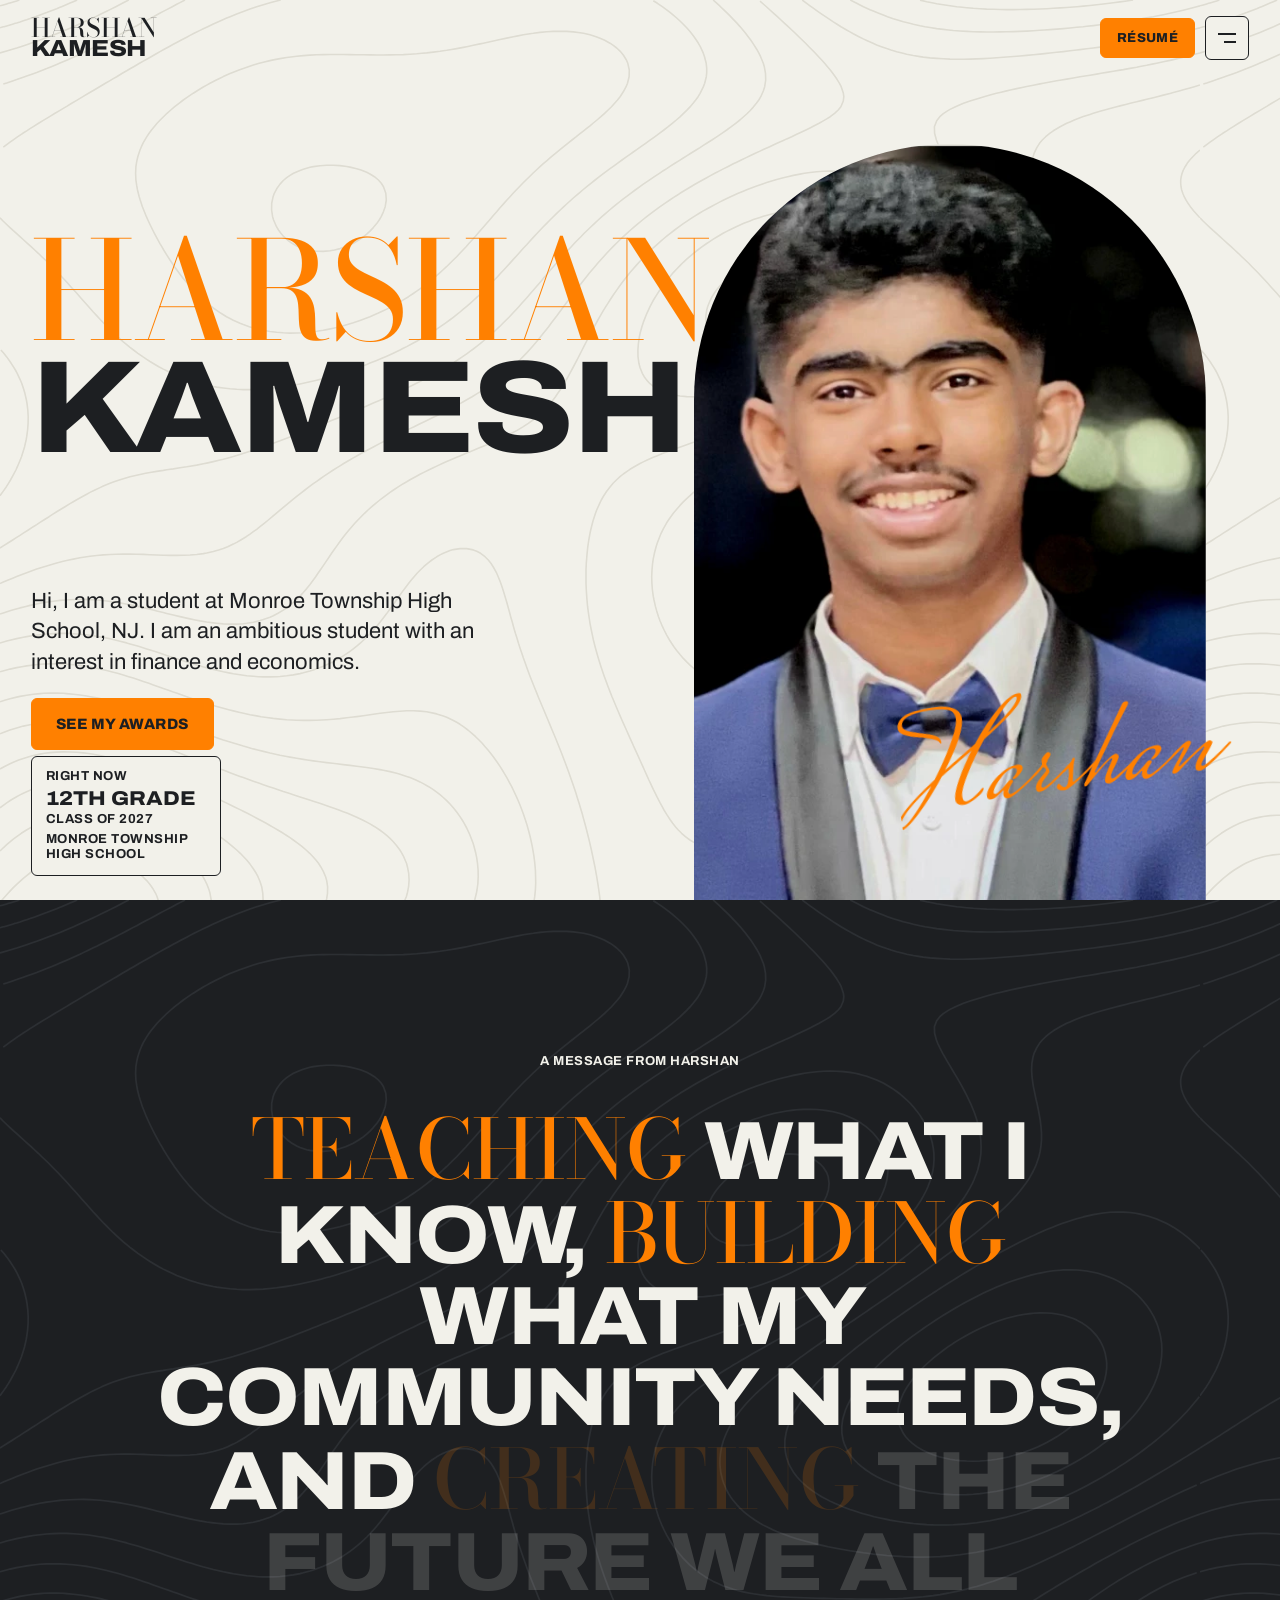
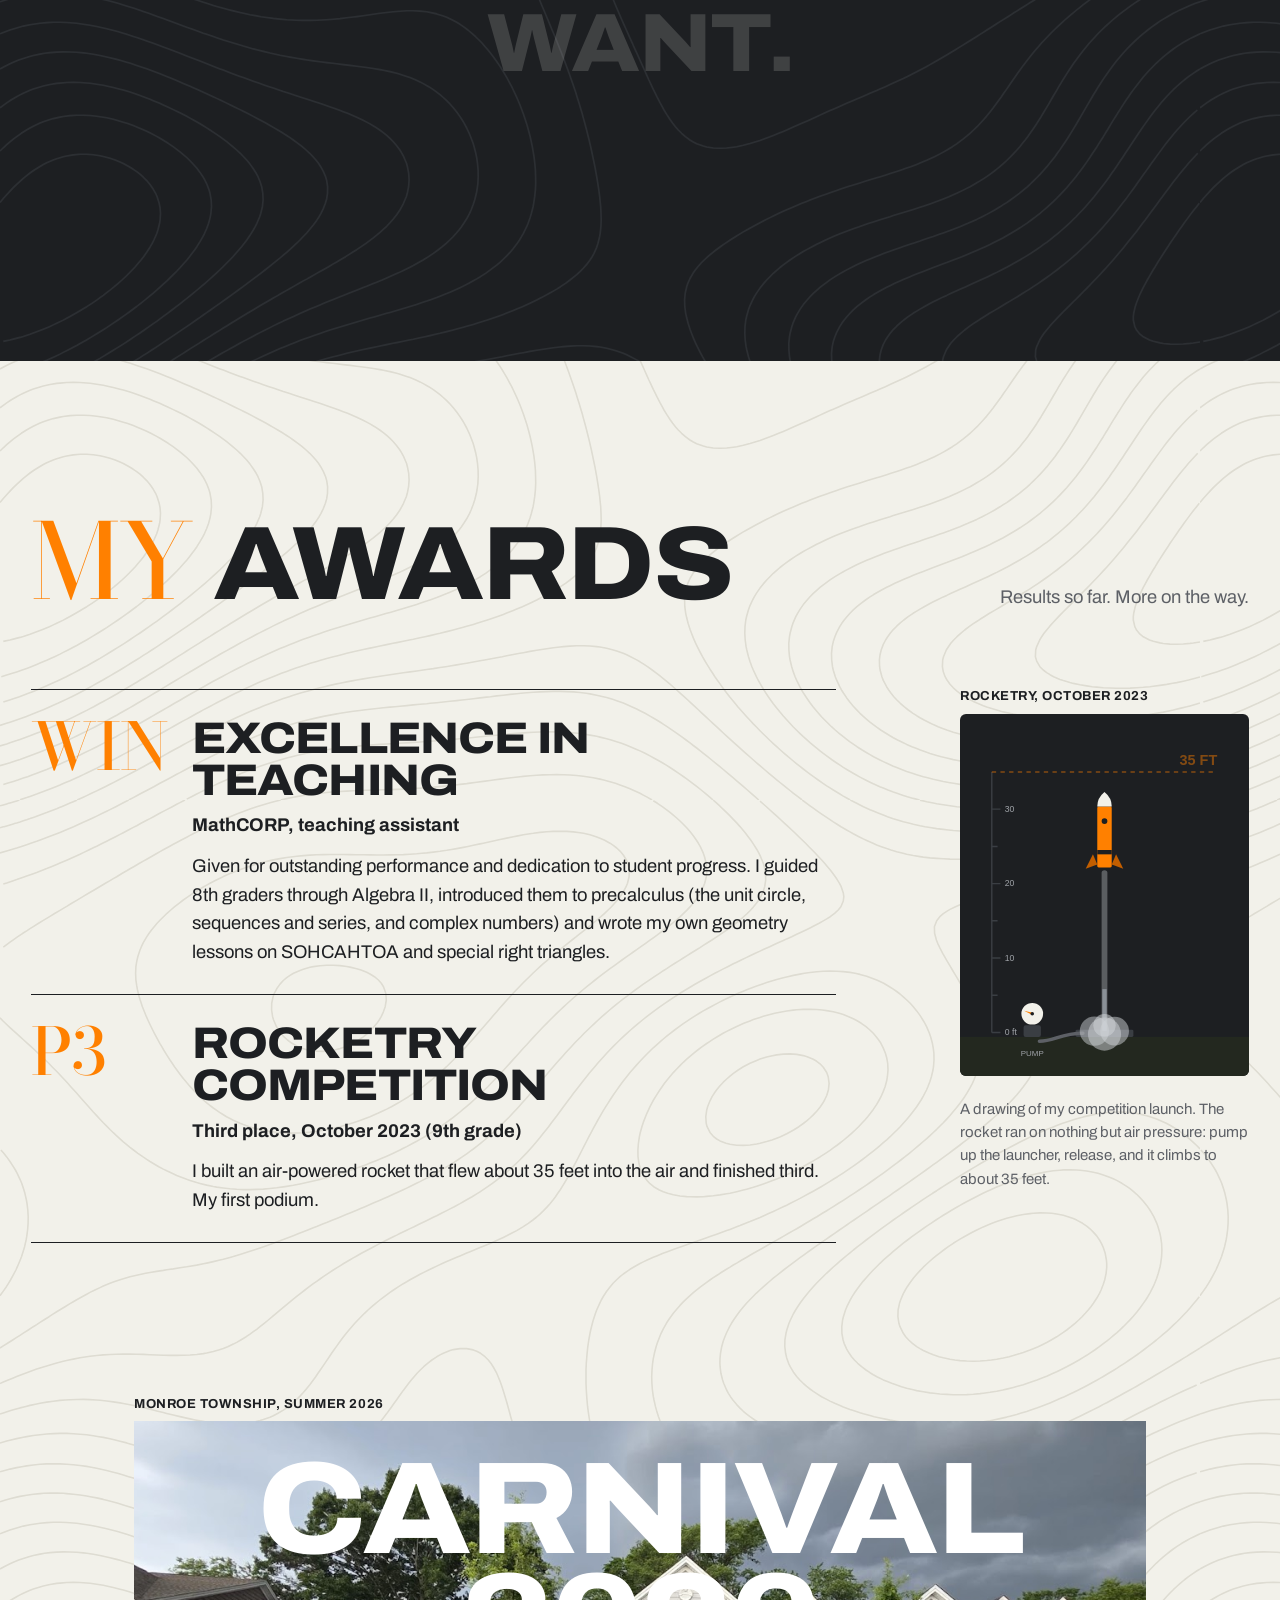
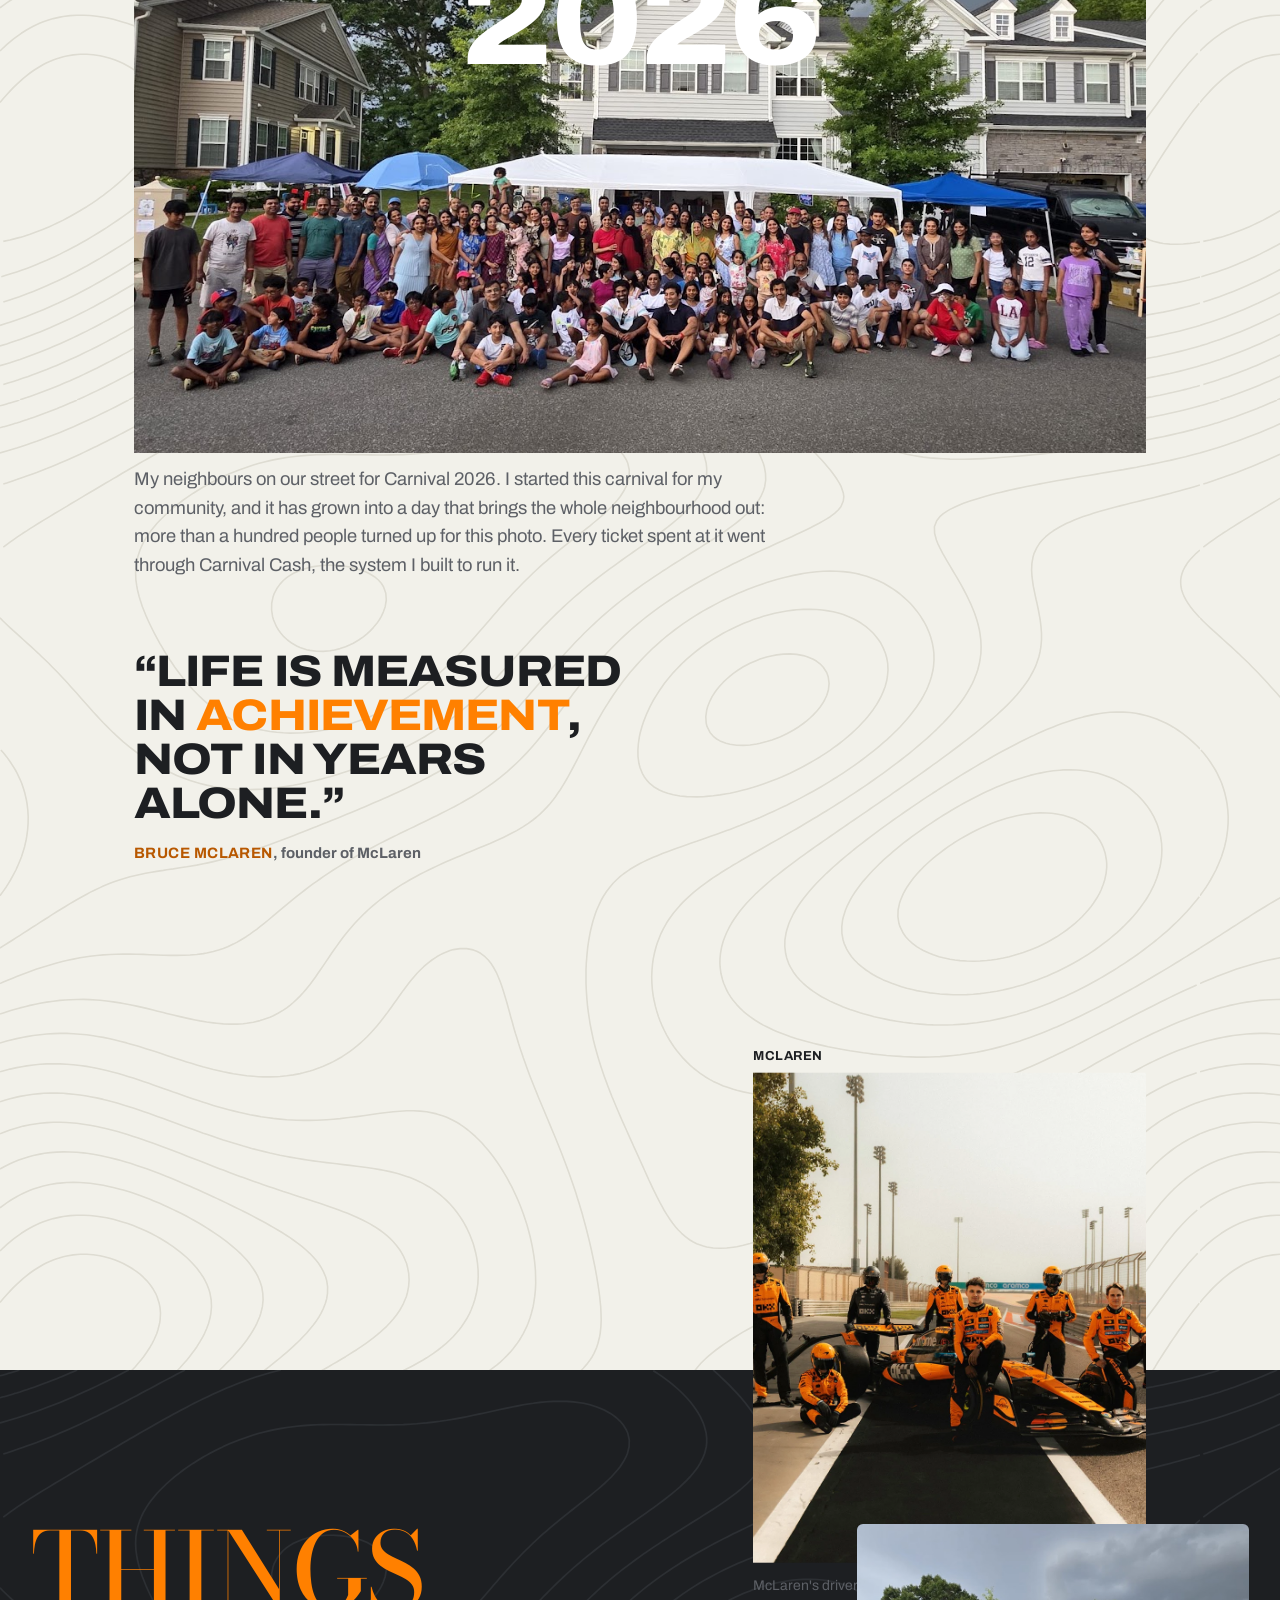
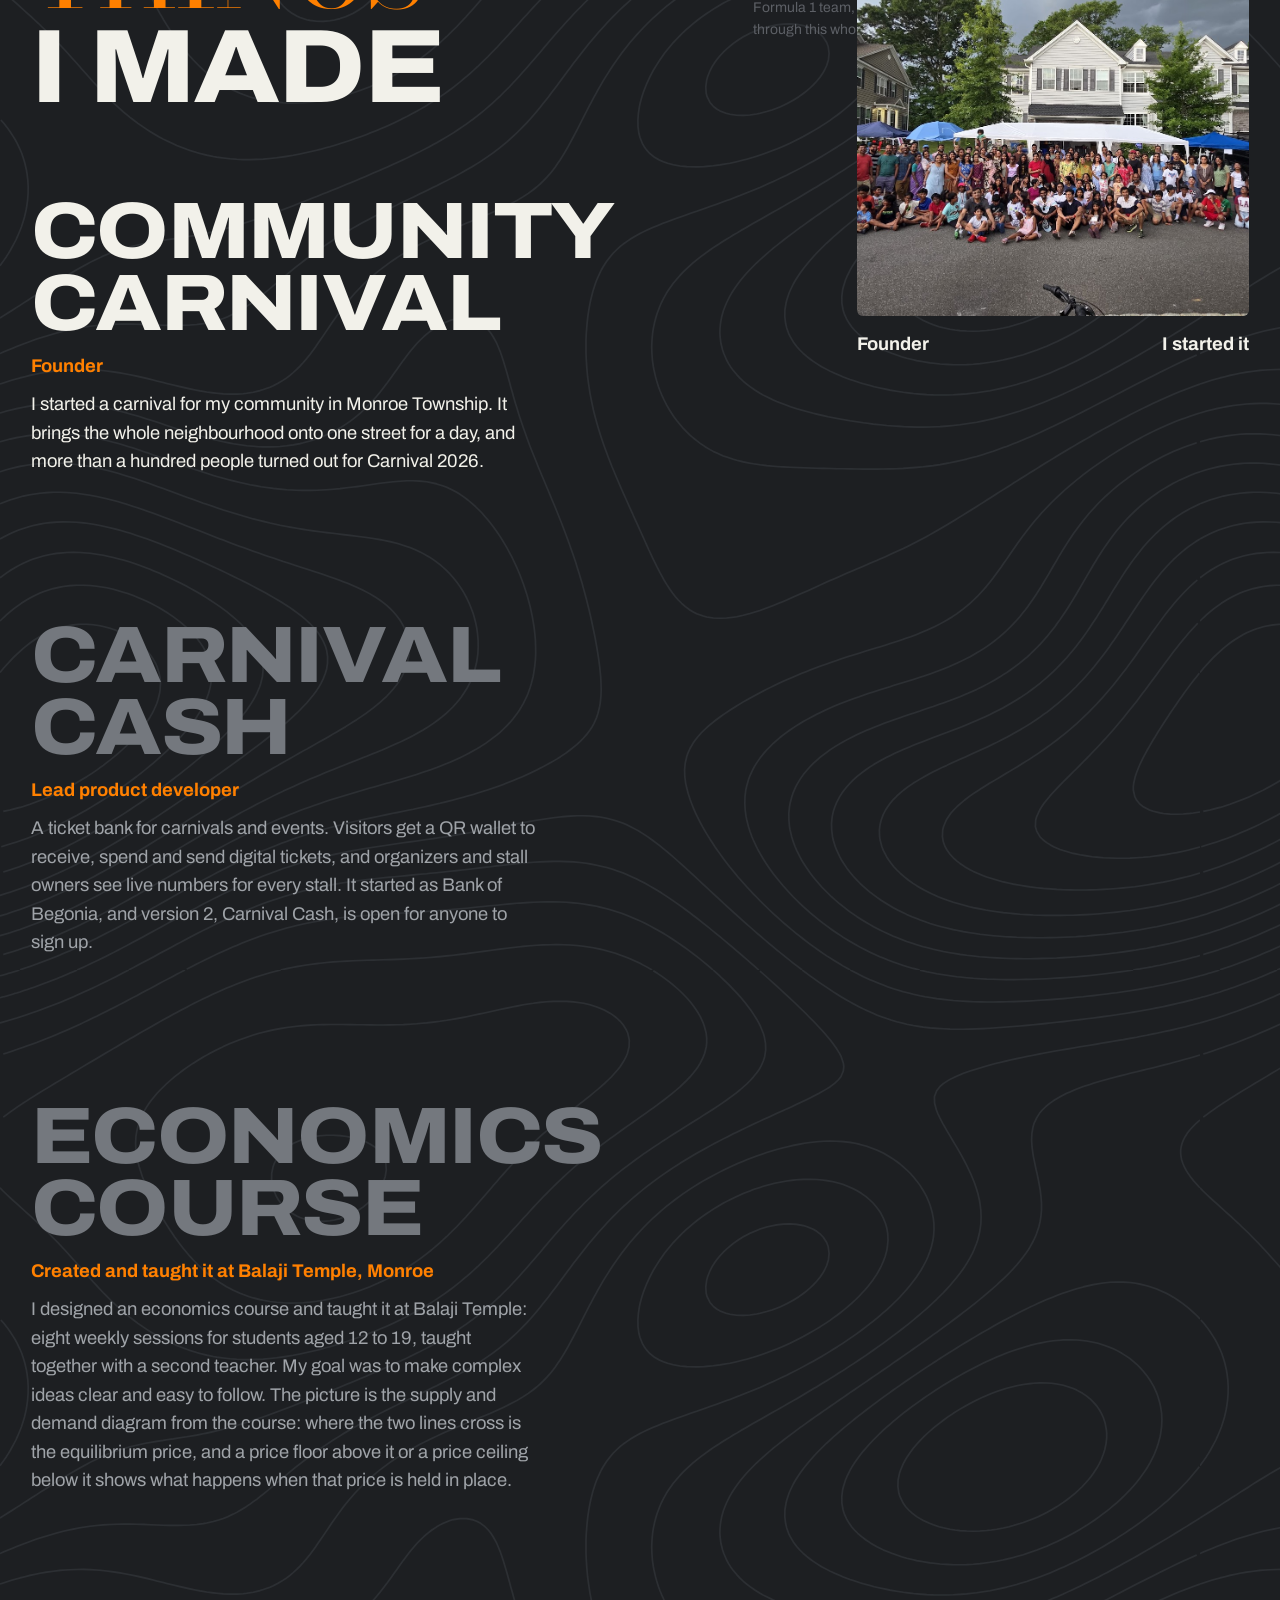
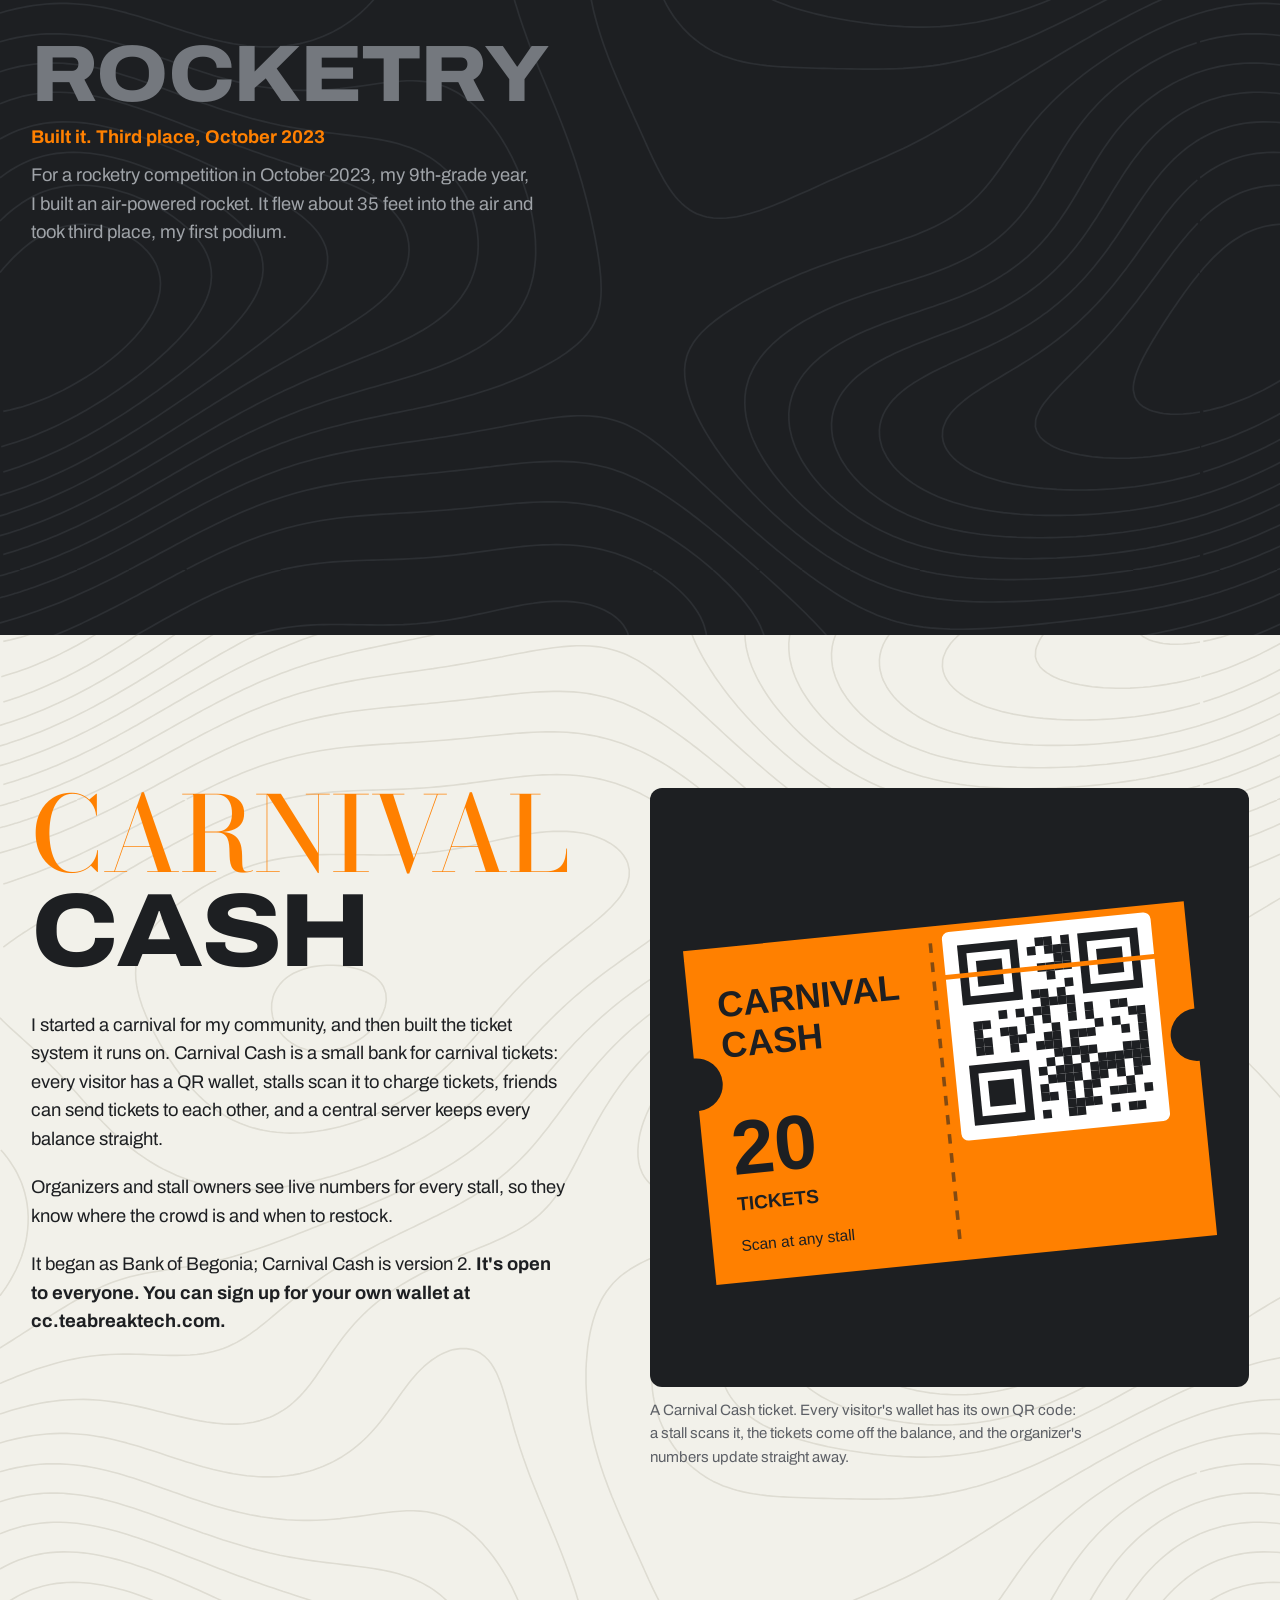
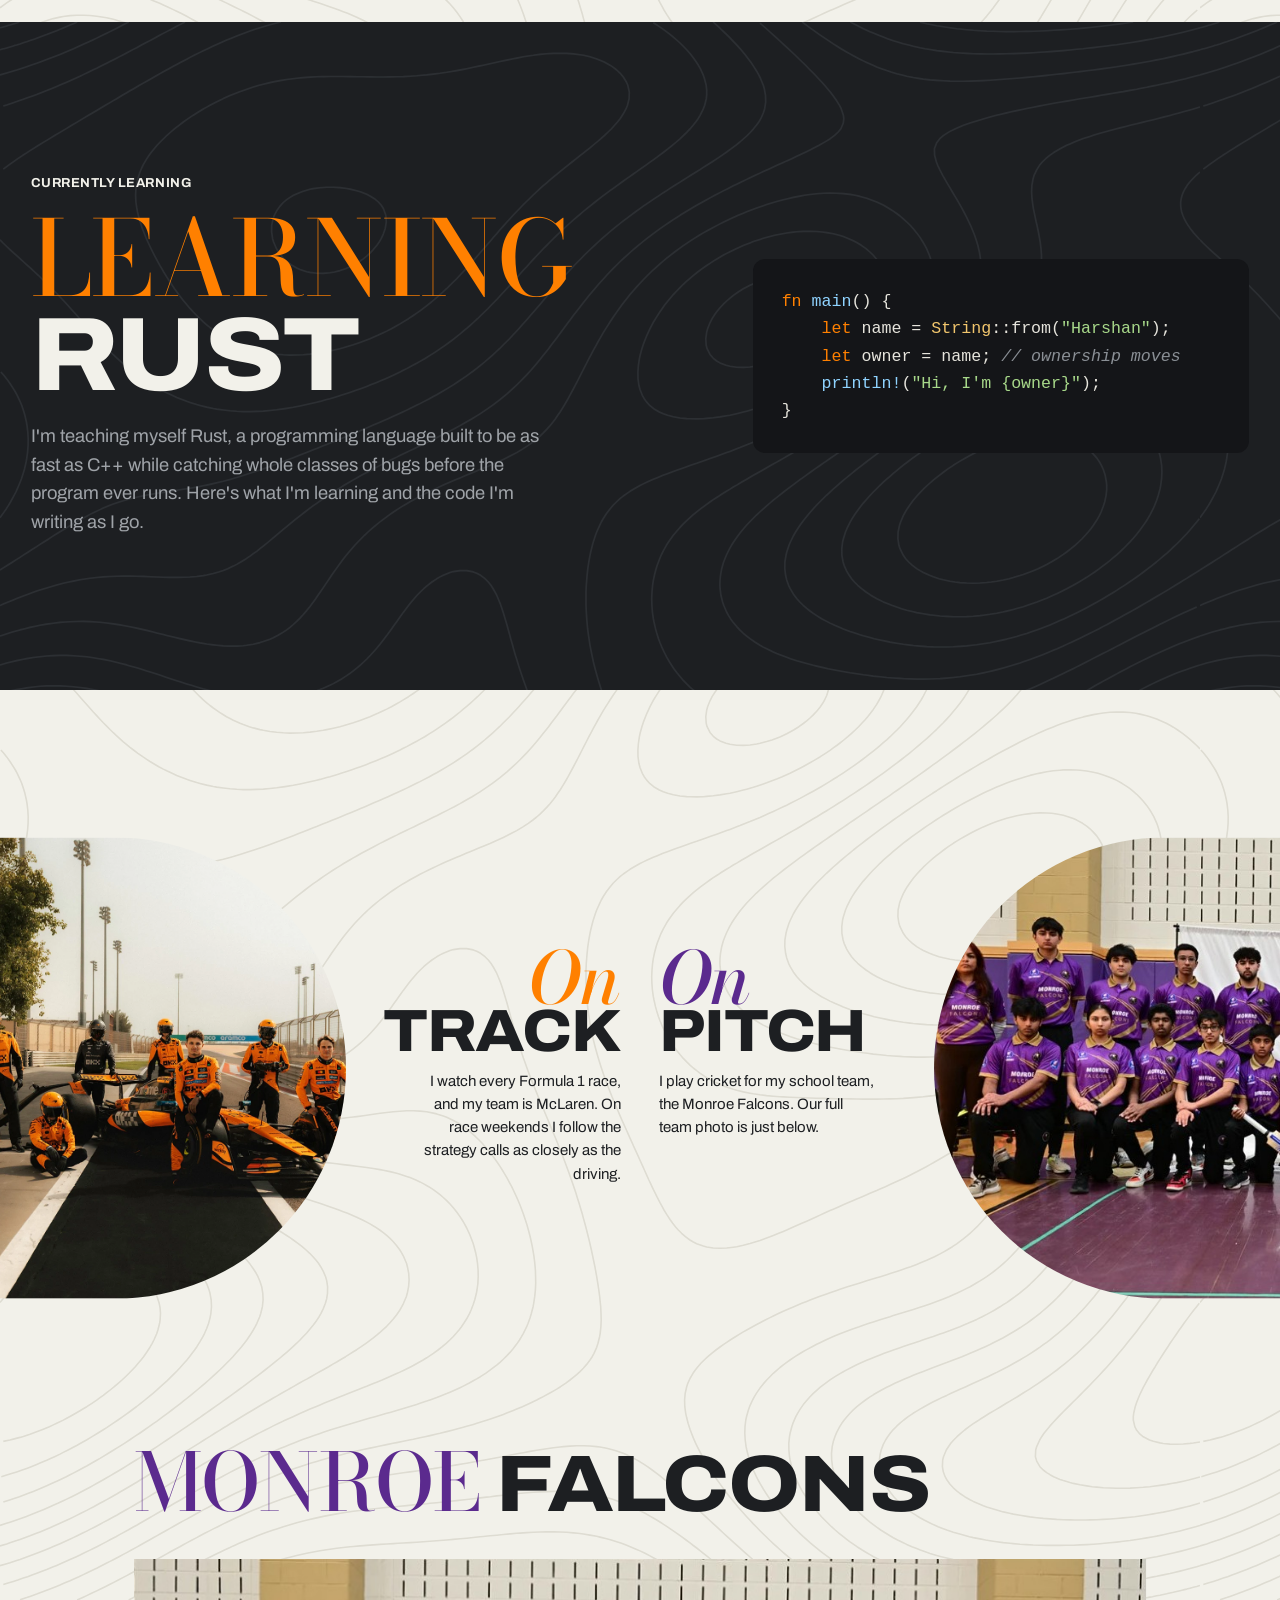
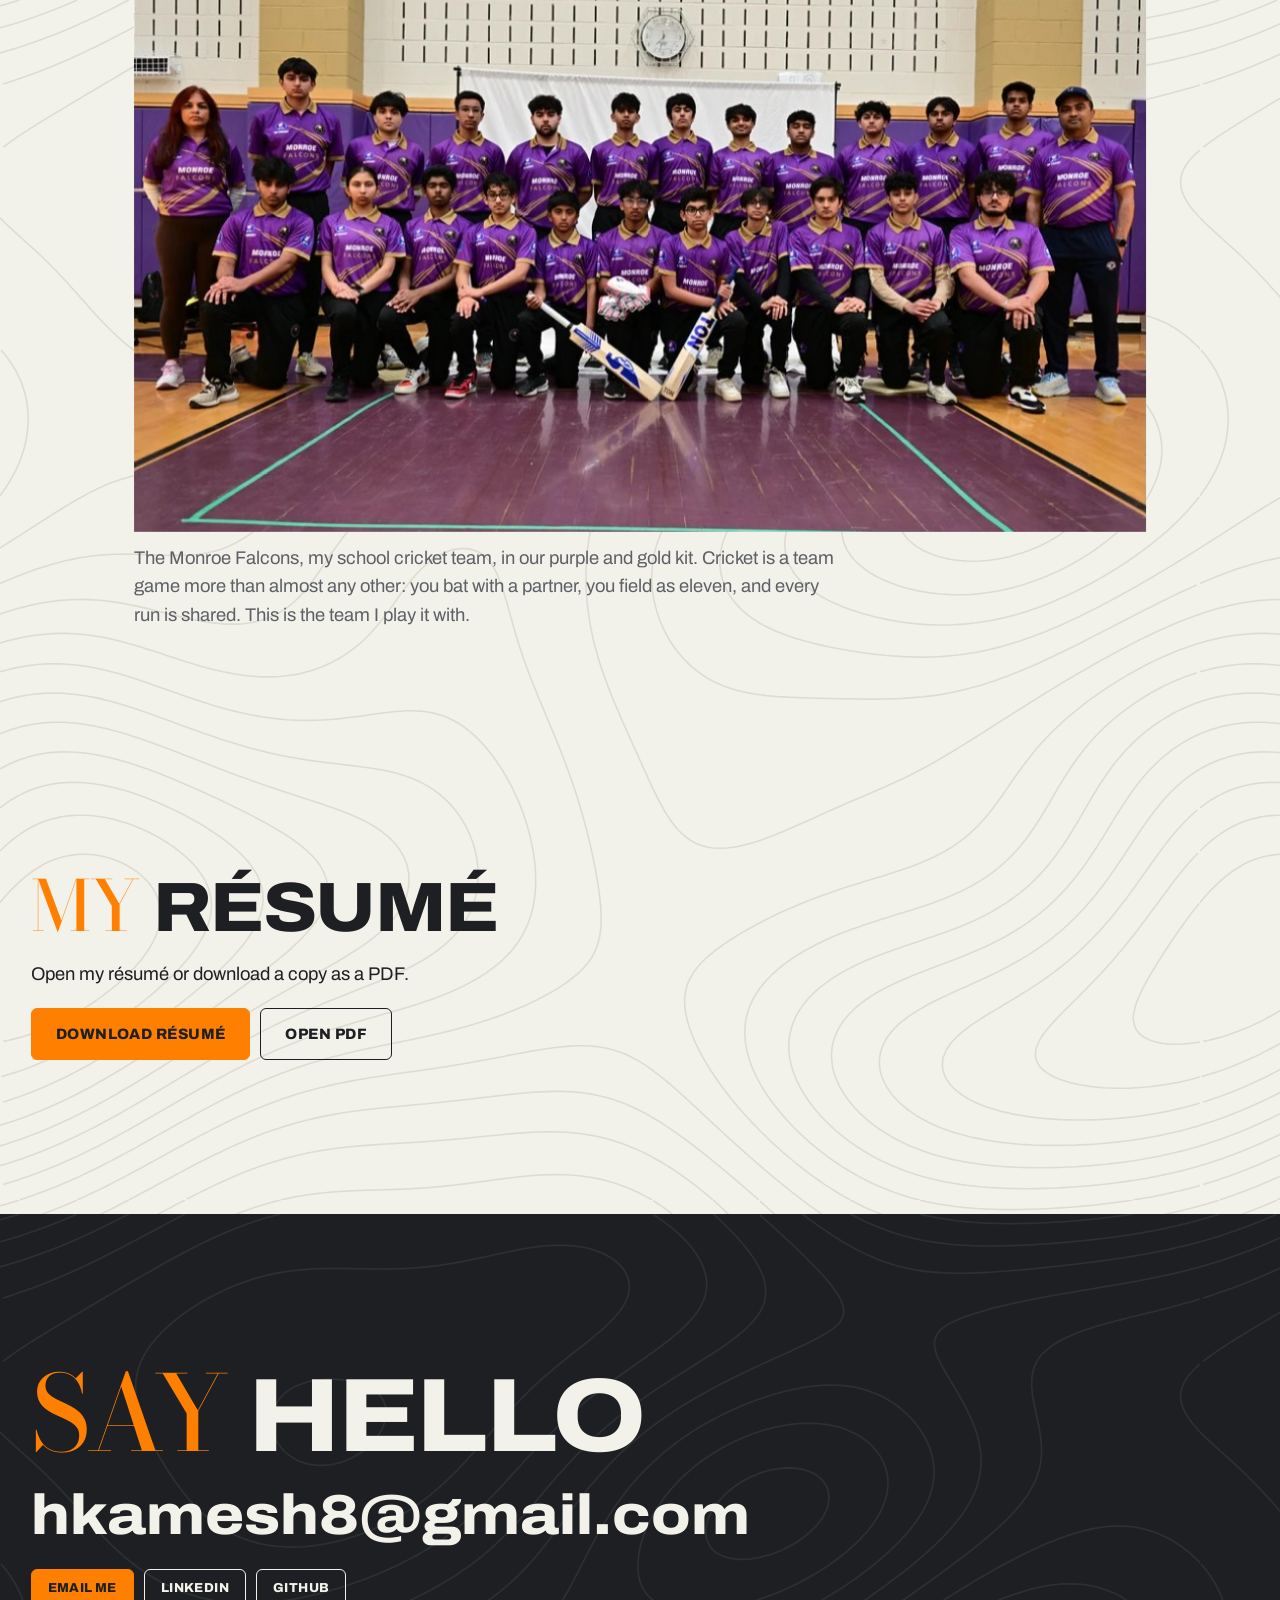
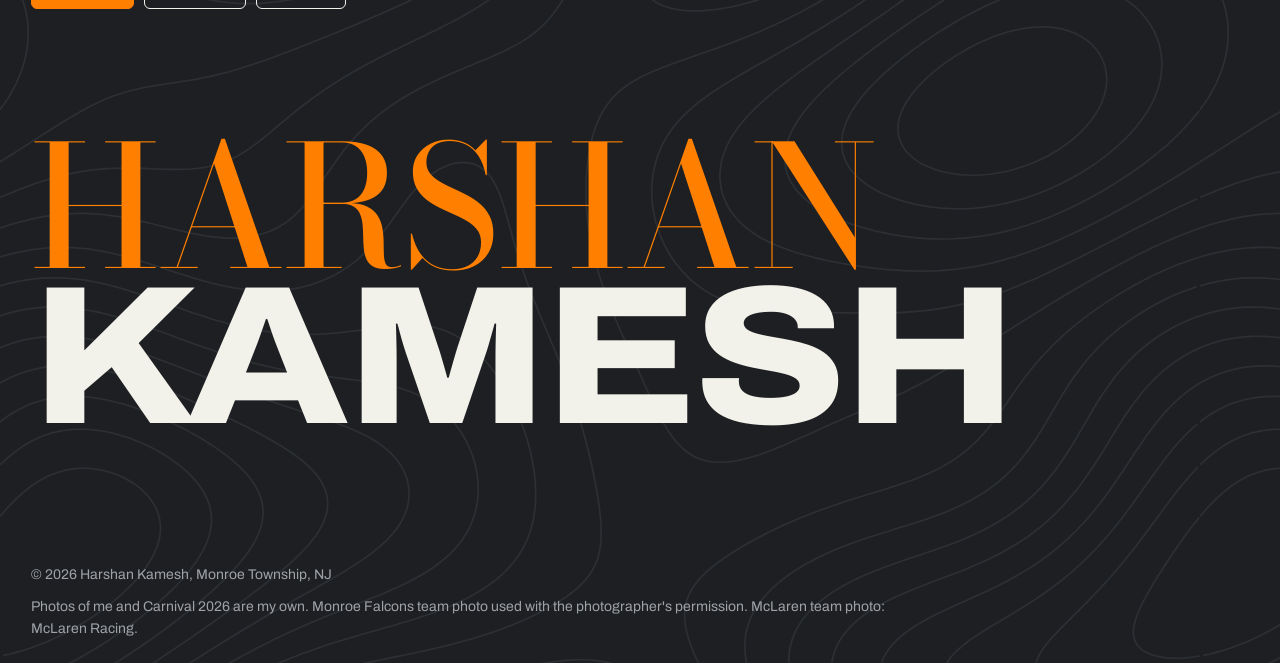
==== commit 72ed10b7: "Résumé: just the download and open buttons, no page preview Co-Authored-By: Claude Opus 5.5 <noreply" ====
--- a/index.html
+++ b/index.html
@@ -247,19 +247,16 @@
 
   <!-- ============ RÉSUMÉ ============
        To update: replace assets/Harshan-Kamesh-Resume.pdf with your new PDF (same file name),
-       then ask for the preview picture (assets/resume-page-1.png) to be re-rendered. -->
+       that's all. -->
   <section class="resume" id="resume" aria-labelledby="resume-h">
     <div class="resume-head">
       <h2 id="resume-h" class="title"><span class="serif">My</span> <span class="sans">Résumé</span></h2>
-      <p>My résumé, as a PDF. Click the page to open it full size, or download a copy.</p>
+      <p>Open my résumé or download a copy as a PDF.</p>
       <div class="resume-actions">
         <a class="pill pill-lg" href="assets/Harshan-Kamesh-Resume.pdf" download="Harshan-Kamesh-Resume.pdf">Download résumé</a>
         <a class="pill pill-lg pill-ghost" href="assets/Harshan-Kamesh-Resume.pdf" target="_blank" rel="noopener">Open PDF</a>
       </div>
     </div>
-    <a class="resume-page reveal" href="assets/Harshan-Kamesh-Resume.pdf" target="_blank" rel="noopener" aria-label="Open Harshan Kamesh's résumé (PDF)">
-      <img src="assets/resume-page-1.png" alt="Harshan Kamesh's résumé: objective, experience at MathCORP, Bank of Begonia and Balaji Temple, and skills" width="1700" height="2200" loading="lazy">
-    </a>
   </section>
 
 </main>
--- a/styles.css
+++ b/styles.css
@@ -280,14 +280,8 @@
 /* ============ Résumé ============ */
 .resume { display: grid; grid-template-columns: repeat(12, minmax(0, 1fr)); column-gap: var(--gap); row-gap: 48px; padding: var(--section) var(--m); align-items: start; }
 .resume-head .title { font-size: clamp(3rem, 1rem + 4.2vw, 5.75rem); }
-.resume-head { grid-column: 1 / span 4; display: grid; gap: 20px; justify-items: start; position: sticky; top: 90px; }
+.resume-head { grid-column: 1 / span 7; display: grid; gap: 20px; justify-items: start; position: sticky; top: 90px; }
 .resume-actions { display: flex; gap: 10px; flex-wrap: wrap; }
-.resume-page {
-  grid-column: 6 / -1; display: block; background: #fff; border-radius: 6px; overflow: hidden;
-  outline: 1.5px solid var(--ink); outline-offset: 0; transition: transform .3s var(--ease-out);
-}
-.resume-page:hover { transform: translateY(-4px); }
-.resume-page img { width: 100%; height: auto; }
 .jobs { grid-column: 6 / -1; }
 .job { padding: 28px 0; border-top: 1.5px solid var(--ink); display: grid; gap: 8px; scroll-margin-top: 90px; }
 .job:last-child { border-bottom: 1.5px solid var(--ink); }
@@ -417,7 +411,7 @@
   .begonia-text { grid-column: 1 / -1; max-width: 62ch; }
   .begonia-pic { grid-column: 1 / -1; max-width: 560px; }
   .resume-head { grid-column: 1 / -1; position: static; }
-  .jobs, .resume-page { grid-column: 1 / -1; }
+  .jobs { grid-column: 1 / -1; }
   .split { display: grid; grid-template-columns: 1fr 1fr; gap: 32px var(--gap); min-height: 0; place-items: stretch; }
   .split-pic { position: static; transform: none; width: 100%; }
   .split-text { grid-column: 1 / -1; grid-row: 2; max-width: none; grid-template-columns: 1fr 1fr; }
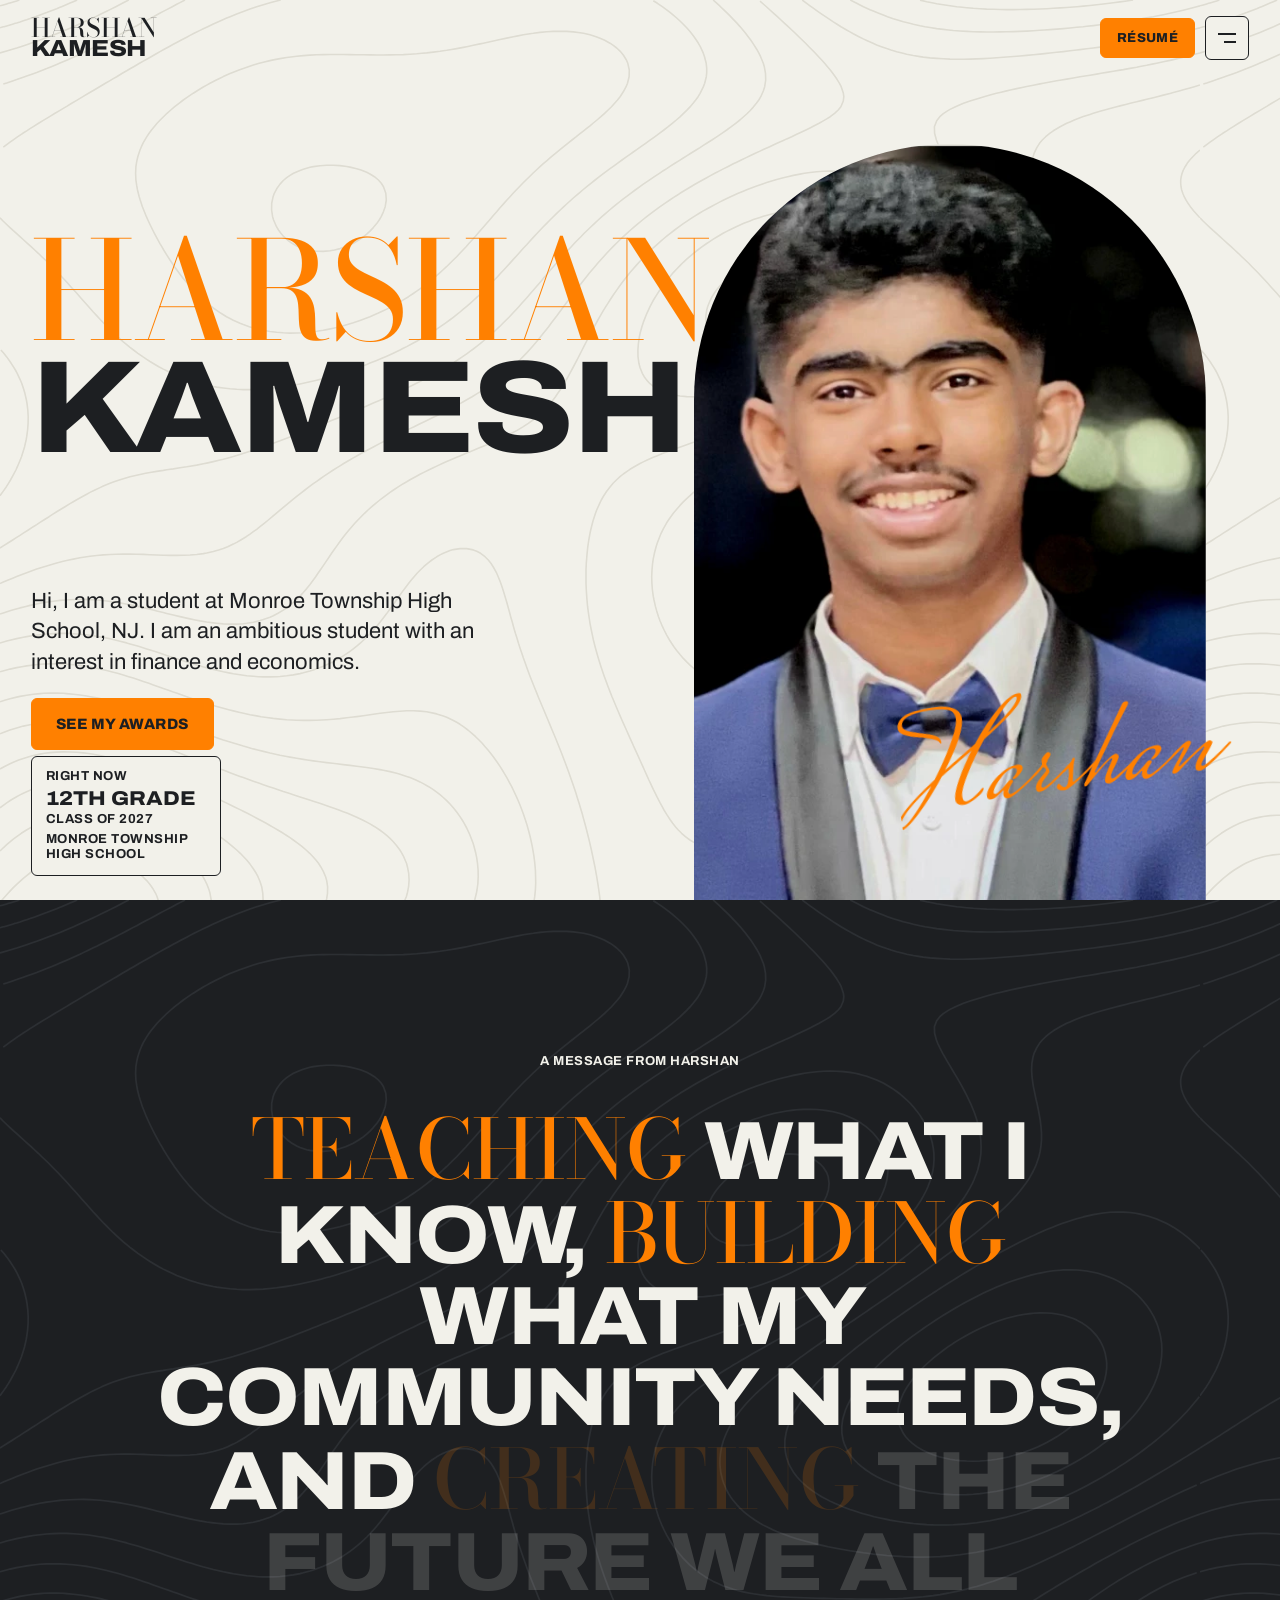
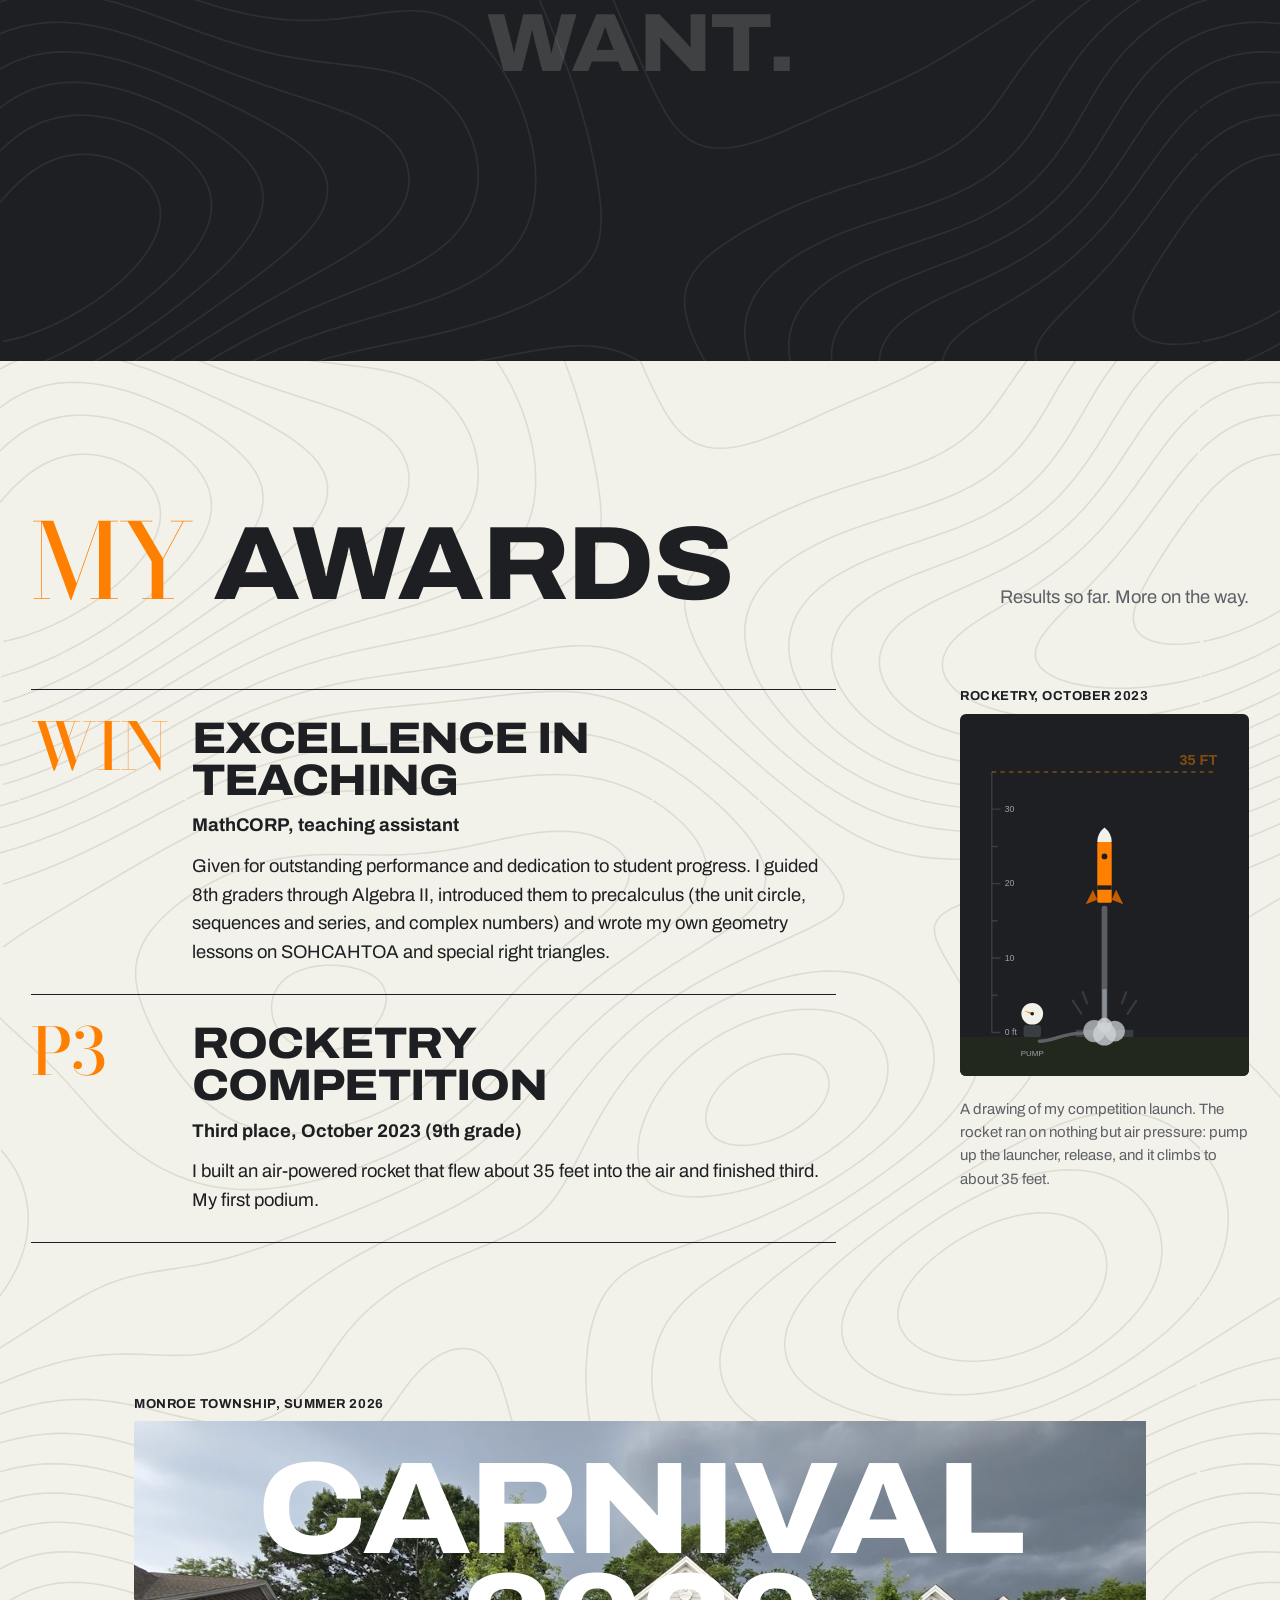
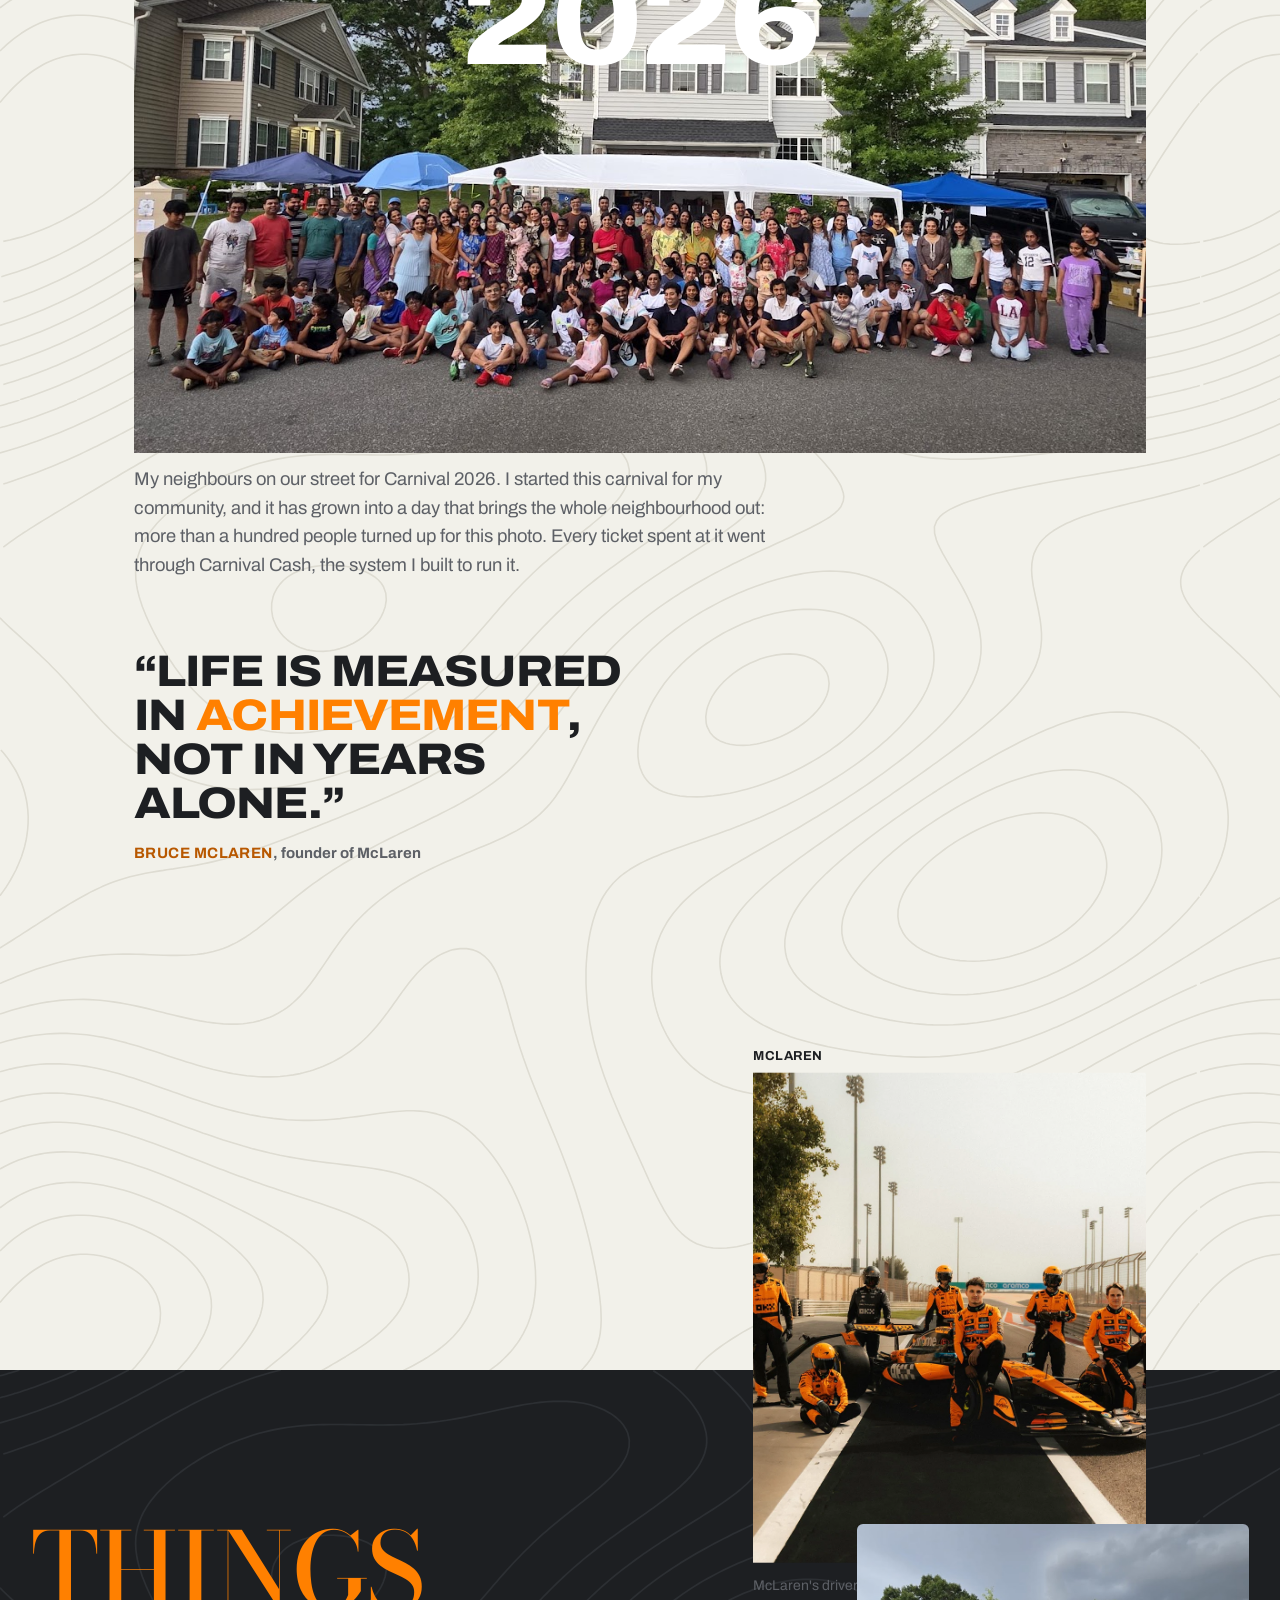
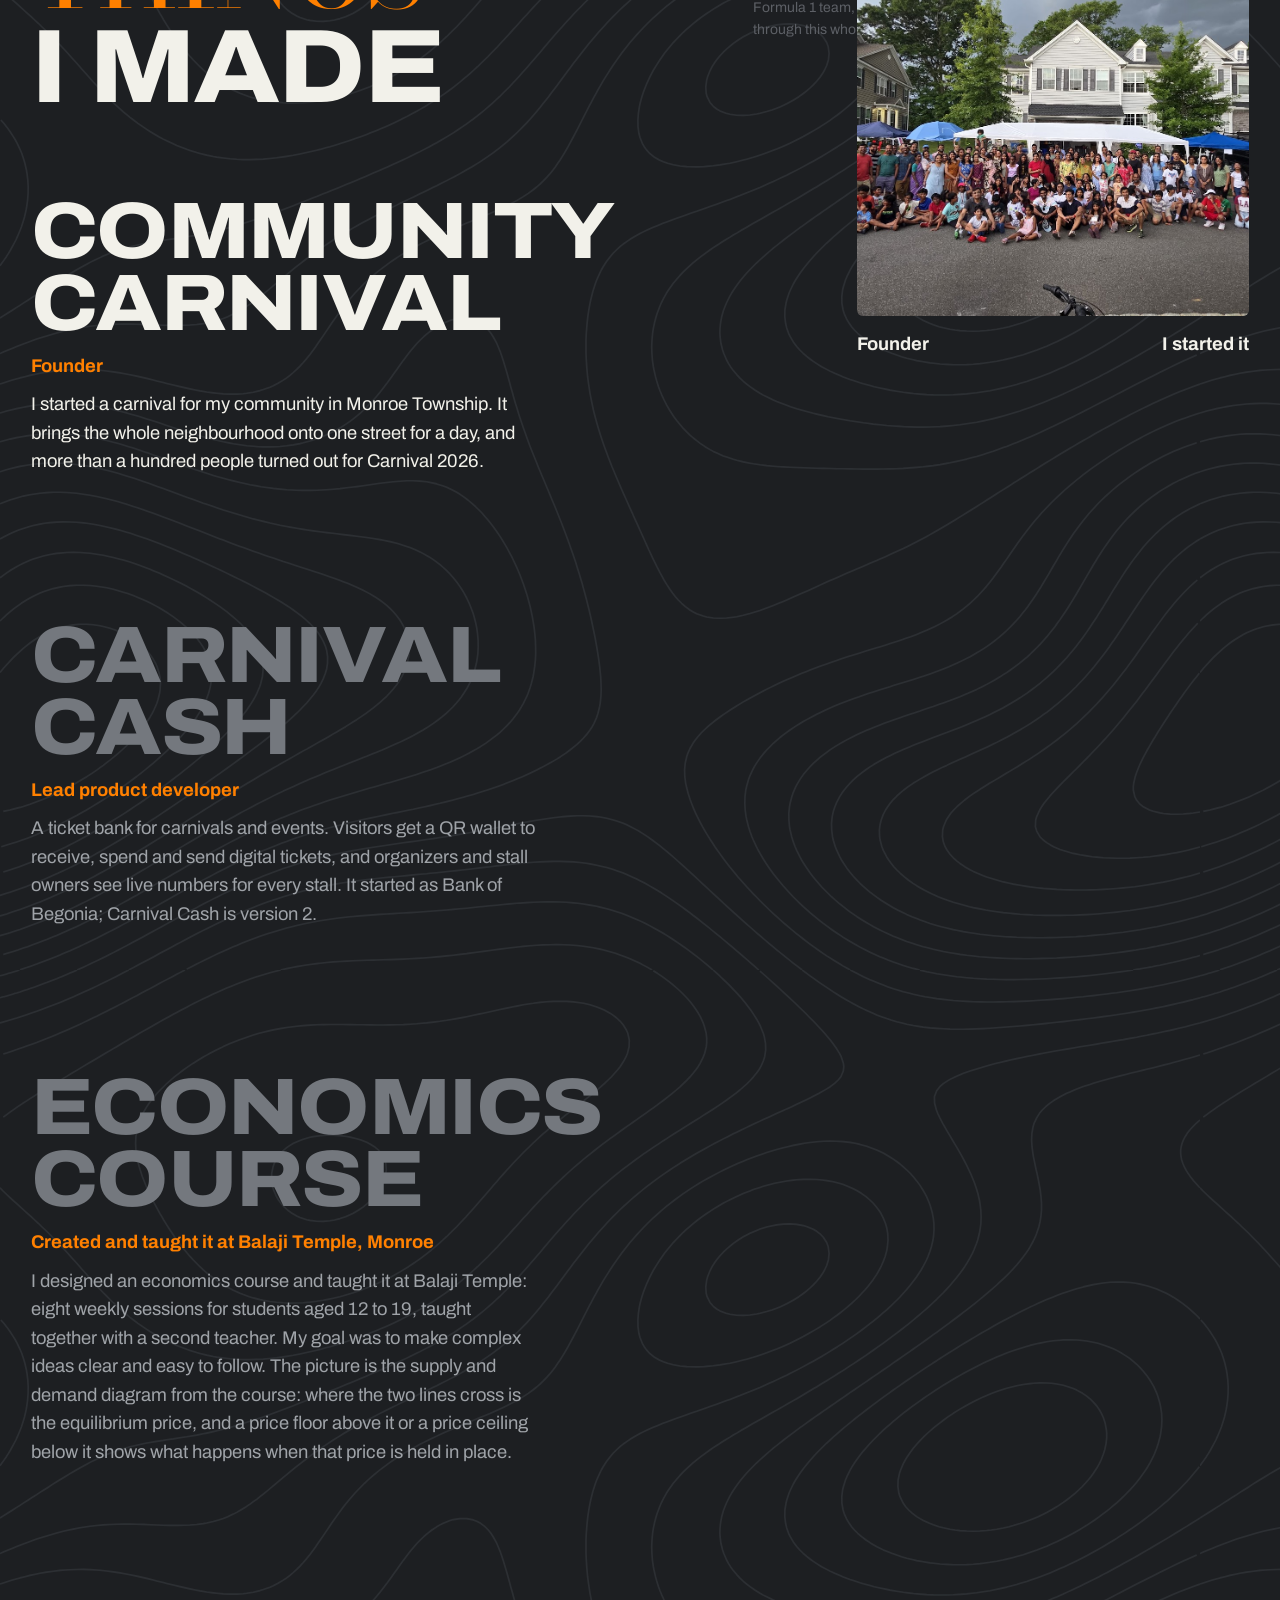
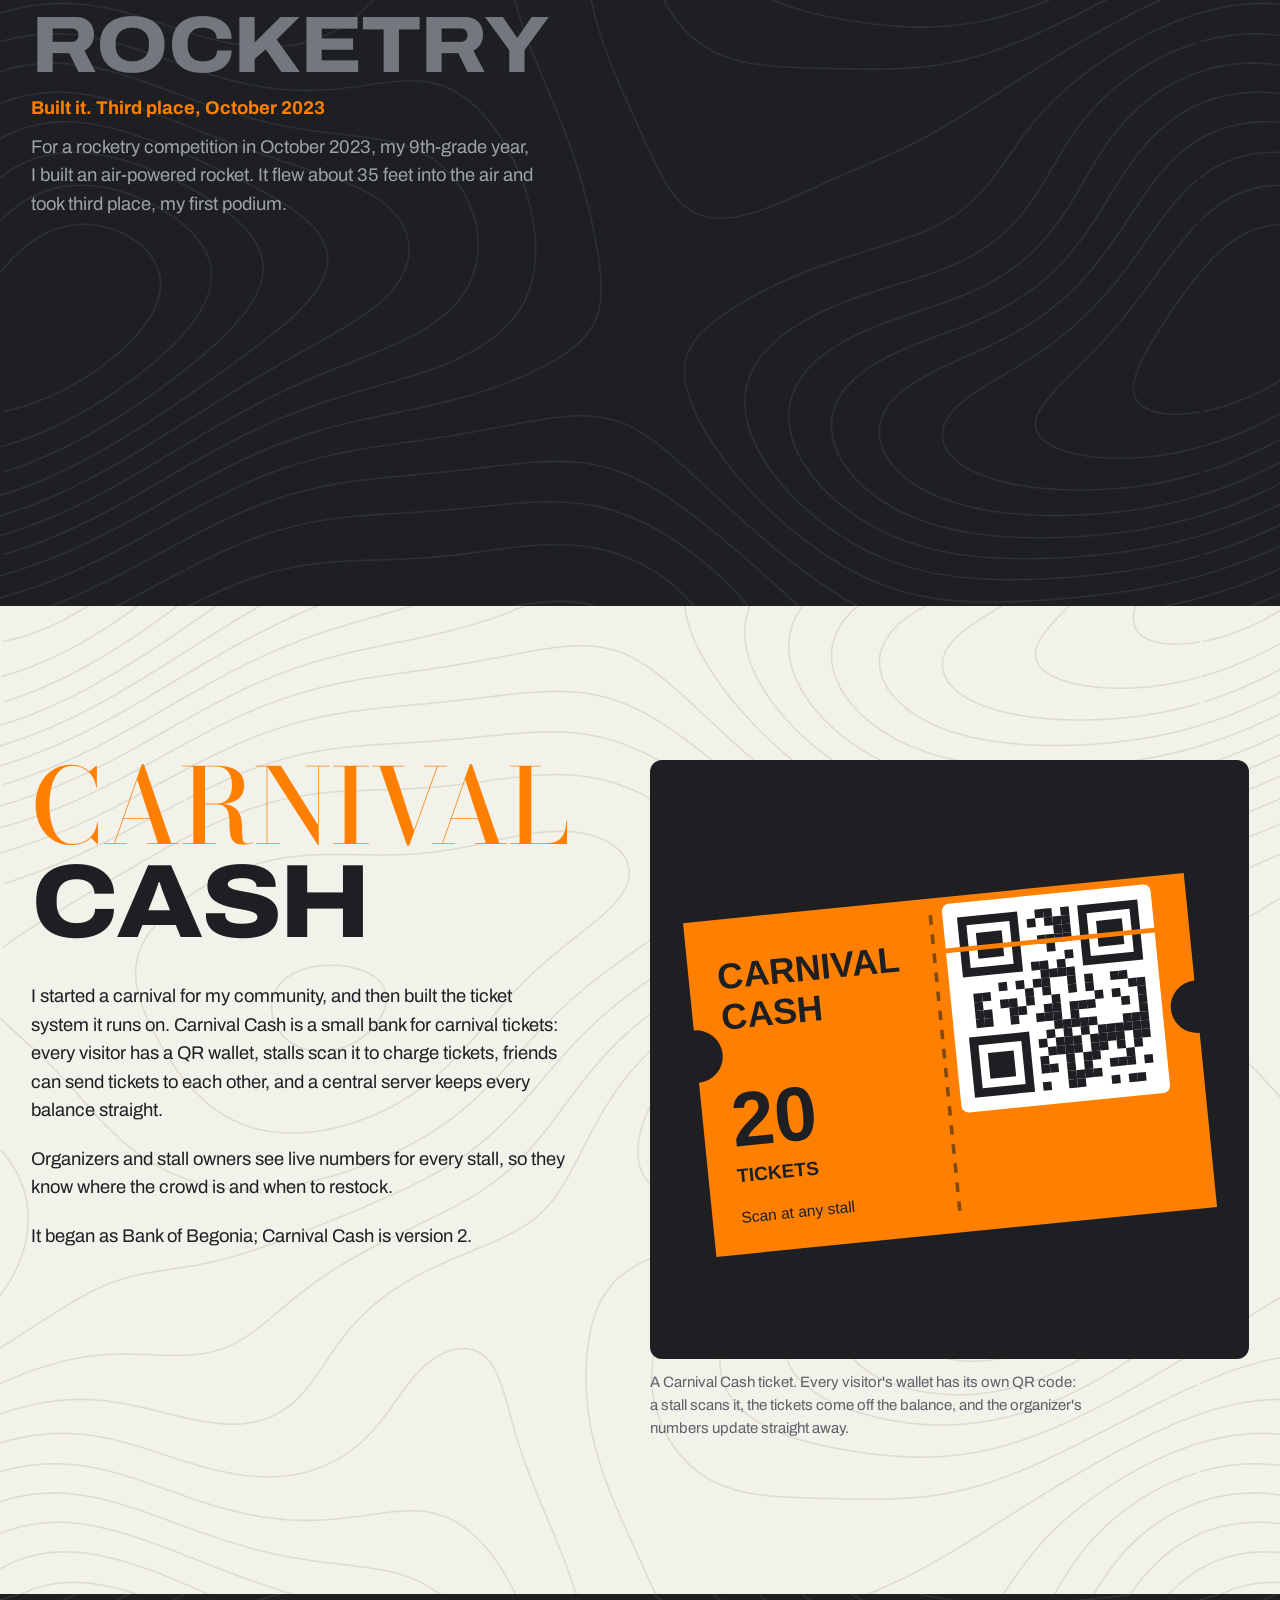
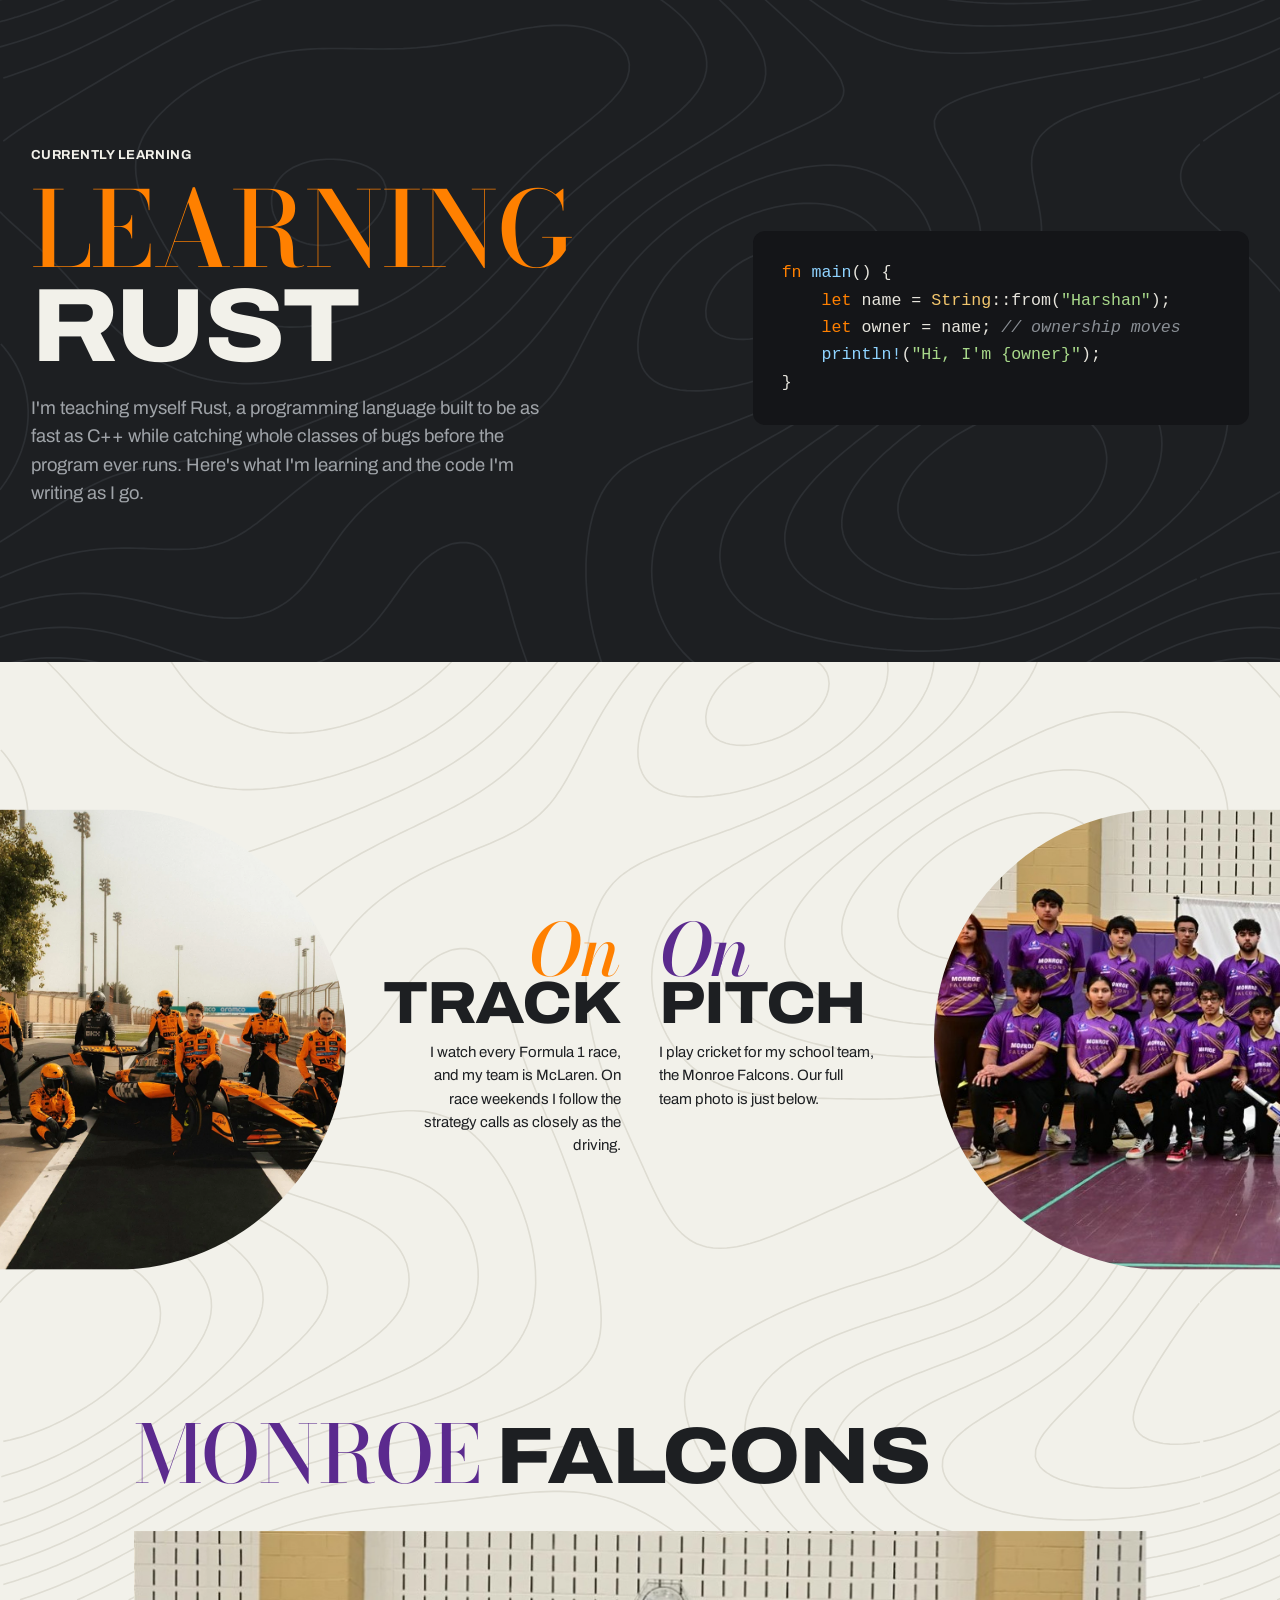
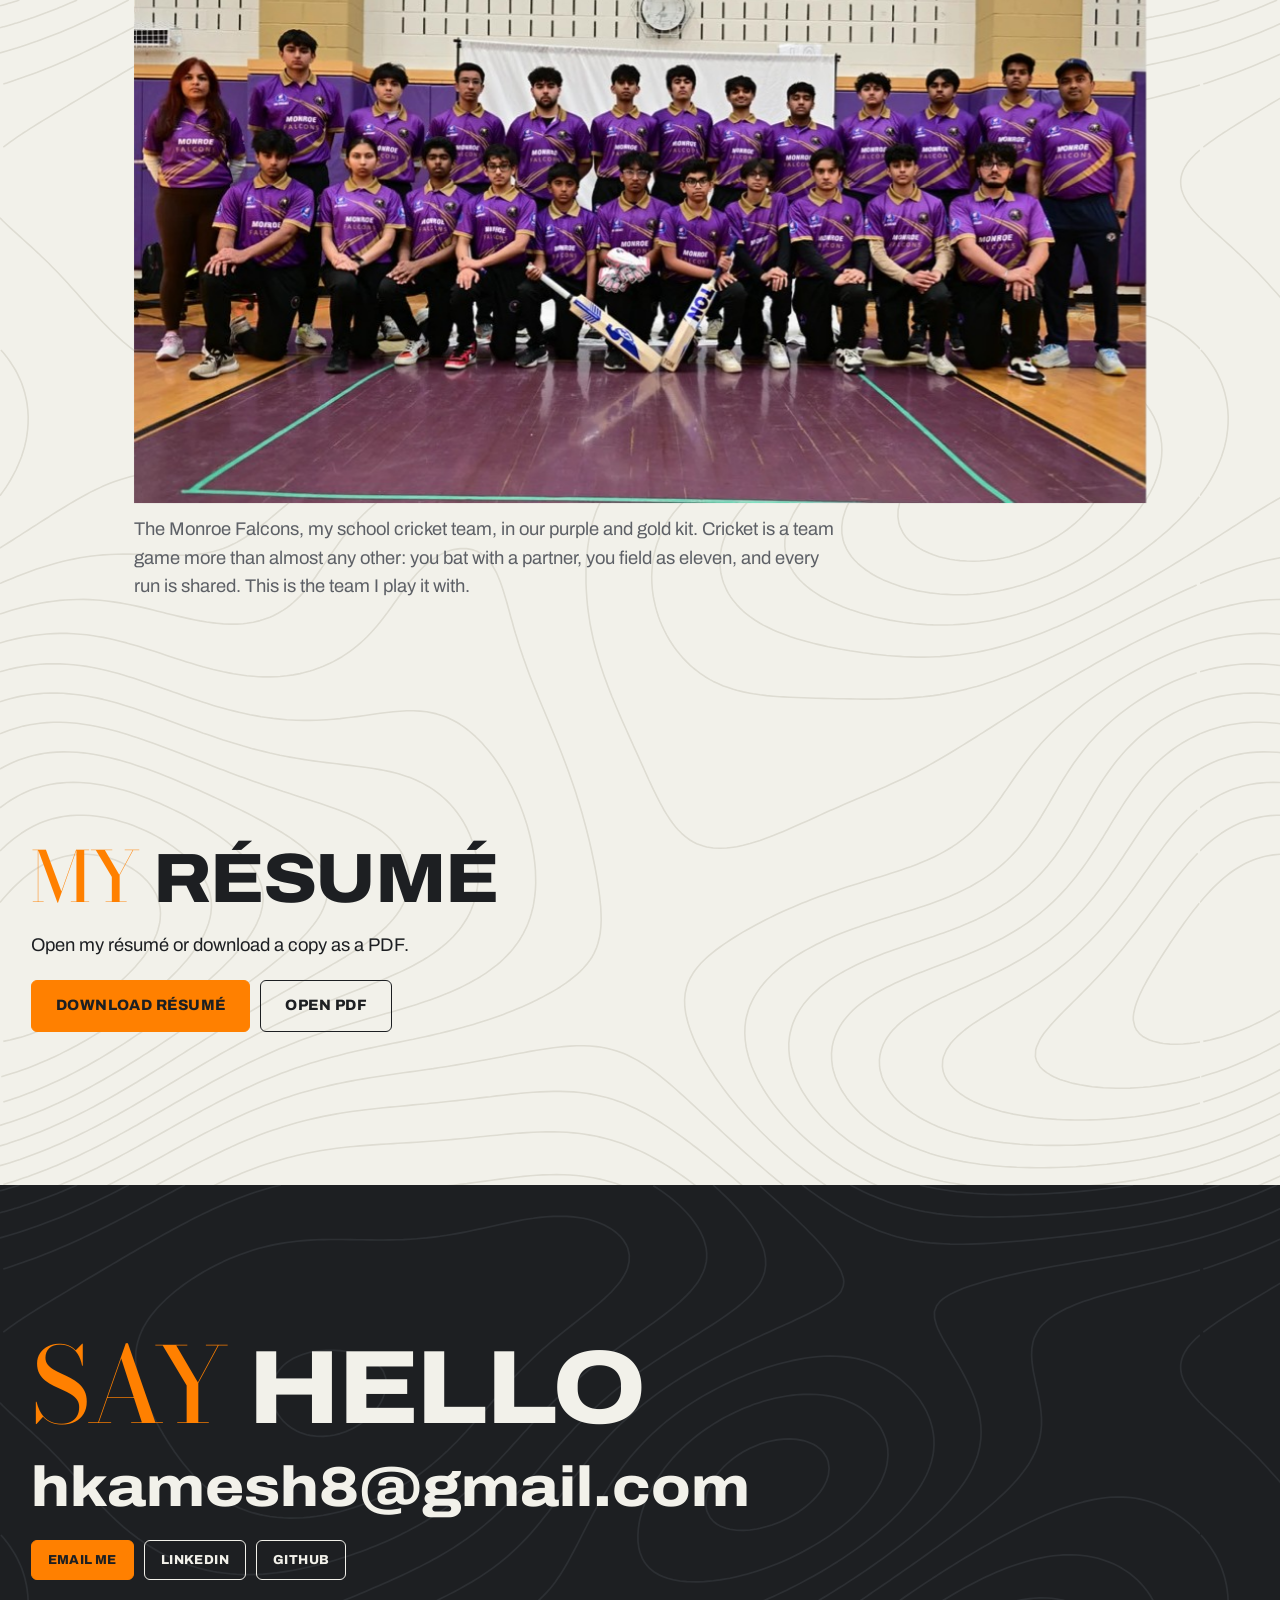
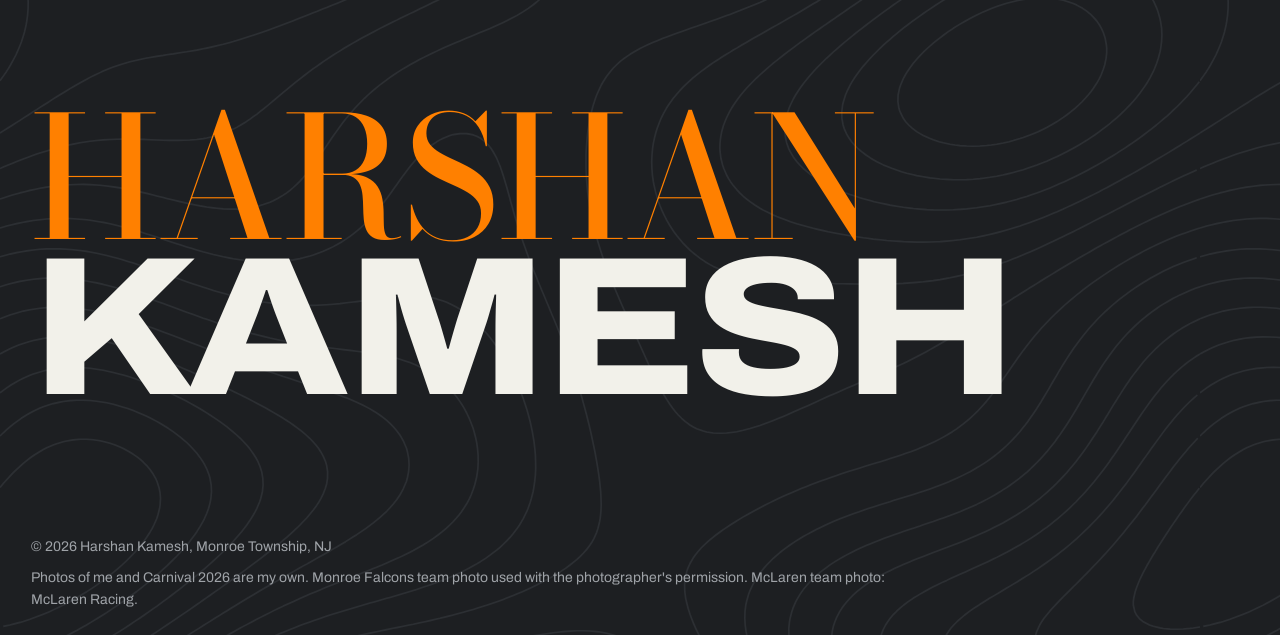
==== commit af015a29: "Remove the Carnival Cash sign-up lines Co-Authored-By: Claude Opus 5.5 <noreply@anthropic.com>" ====
--- a/index.html
+++ b/index.html
@@ -159,7 +159,7 @@
         <li>
           <a class="work-name" href="#begonia" data-key="begonia" data-kind="Lead product developer" data-role="I built it">Carnival Cash</a>
           <p class="work-meta">Lead product developer</p>
-          <p class="work-text">A ticket bank for carnivals and events. Visitors get a QR wallet to receive, spend and send digital tickets, and organizers and stall owners see live numbers for every stall. It started as Bank of Begonia, and version 2, Carnival Cash, is open for anyone to sign up.</p>
+          <p class="work-text">A ticket bank for carnivals and events. Visitors get a QR wallet to receive, spend and send digital tickets, and organizers and stall owners see live numbers for every stall. It started as Bank of Begonia; Carnival Cash is version 2.</p>
           <img class="work-inline" src="assets/begonia-ticket.svg" alt="A papaya Carnival Cash ticket with a QR code" loading="lazy">
         </li>
         <li>
@@ -195,7 +195,7 @@
       <h2 id="begonia-h" class="title"><span class="serif">Carnival</span> <span class="sans">Cash</span></h2>
       <p class="reveal">I started a carnival for my community, and then built the ticket system it runs on. Carnival Cash is a small bank for carnival tickets: every visitor has a QR wallet, stalls scan it to charge tickets, friends can send tickets to each other, and a central server keeps every balance straight.</p>
       <p class="reveal">Organizers and stall owners see live numbers for every stall, so they know where the crowd is and when to restock.</p>
-      <p class="reveal">It began as Bank of Begonia; Carnival Cash is version 2. <strong>It's open to everyone. You can sign up for your own wallet at cc.teabreaktech.com.</strong></p>
+      <p class="reveal">It began as Bank of Begonia; Carnival Cash is version 2.</p>
     </div>
     <figure class="begonia-pic reveal">
       <img src="assets/begonia-ticket.svg" alt="A papaya Carnival Cash ticket with a QR code being scanned" width="500" height="500" loading="lazy">
